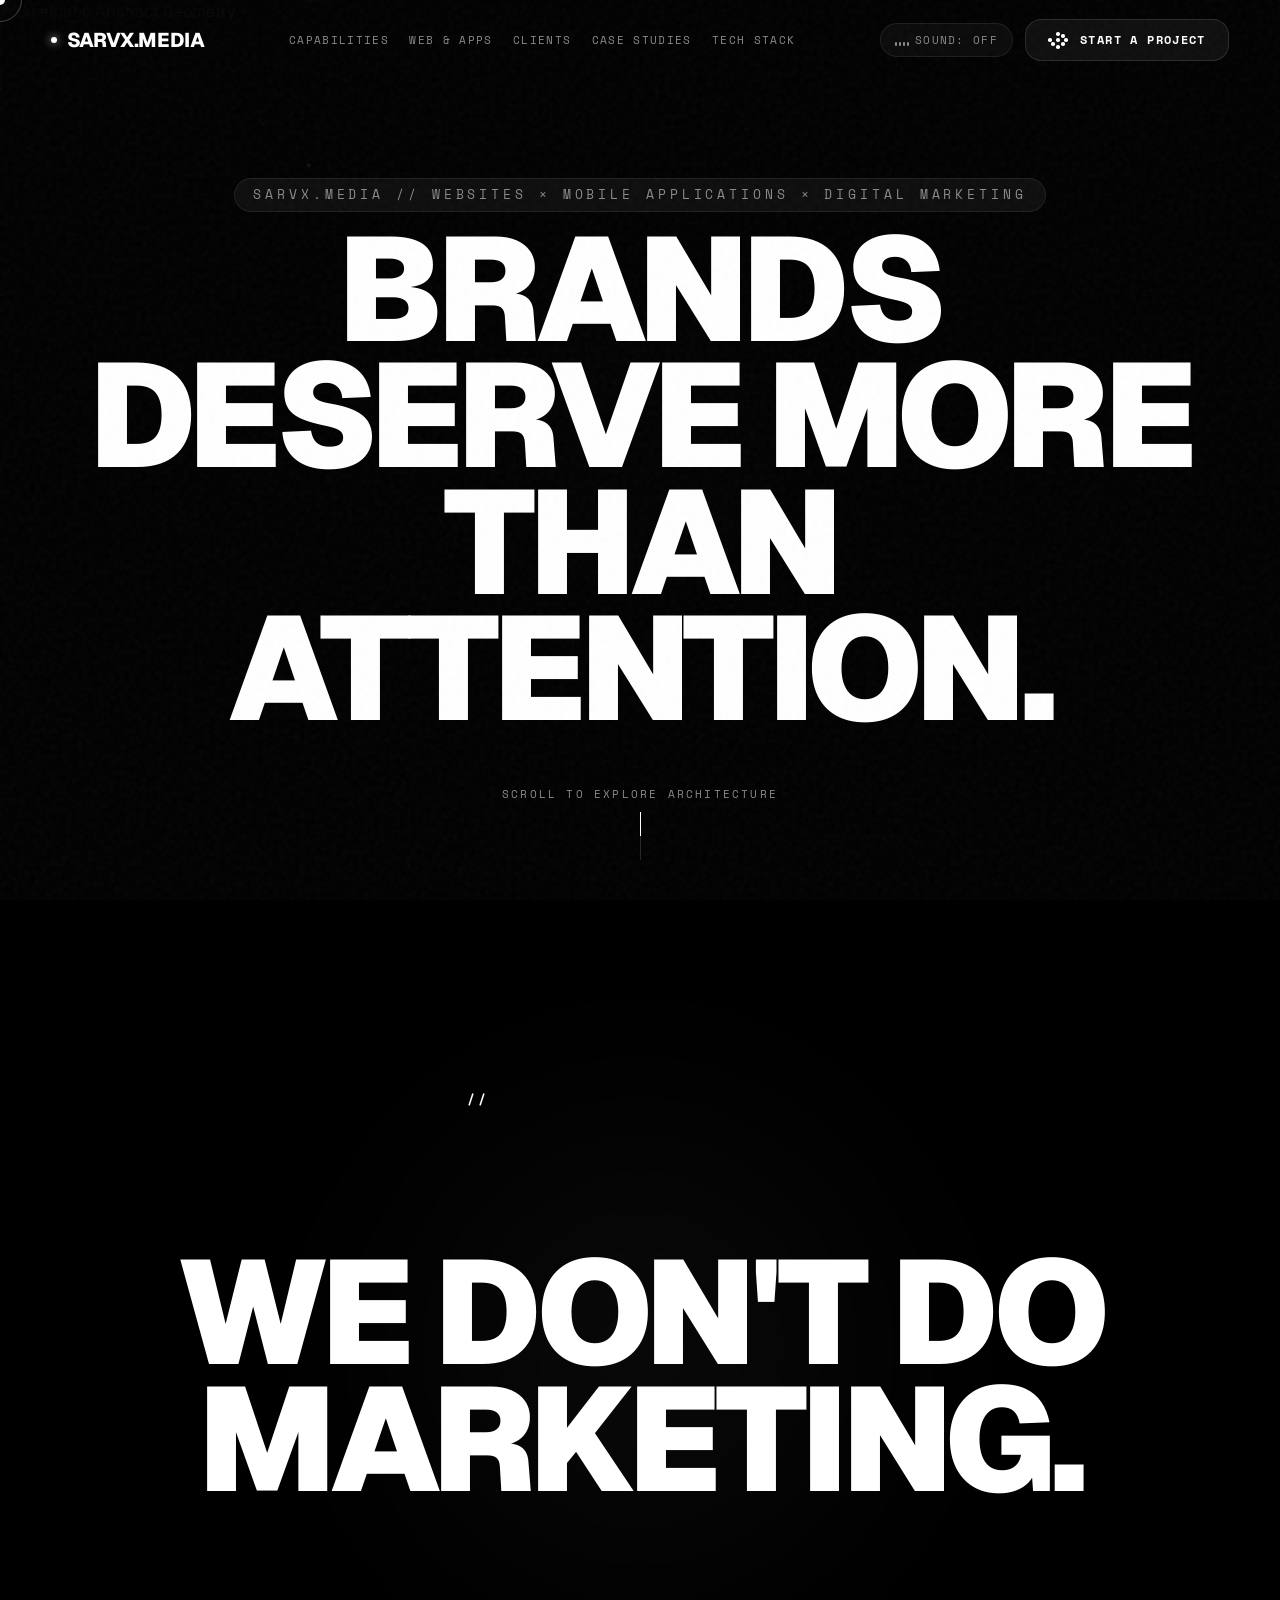
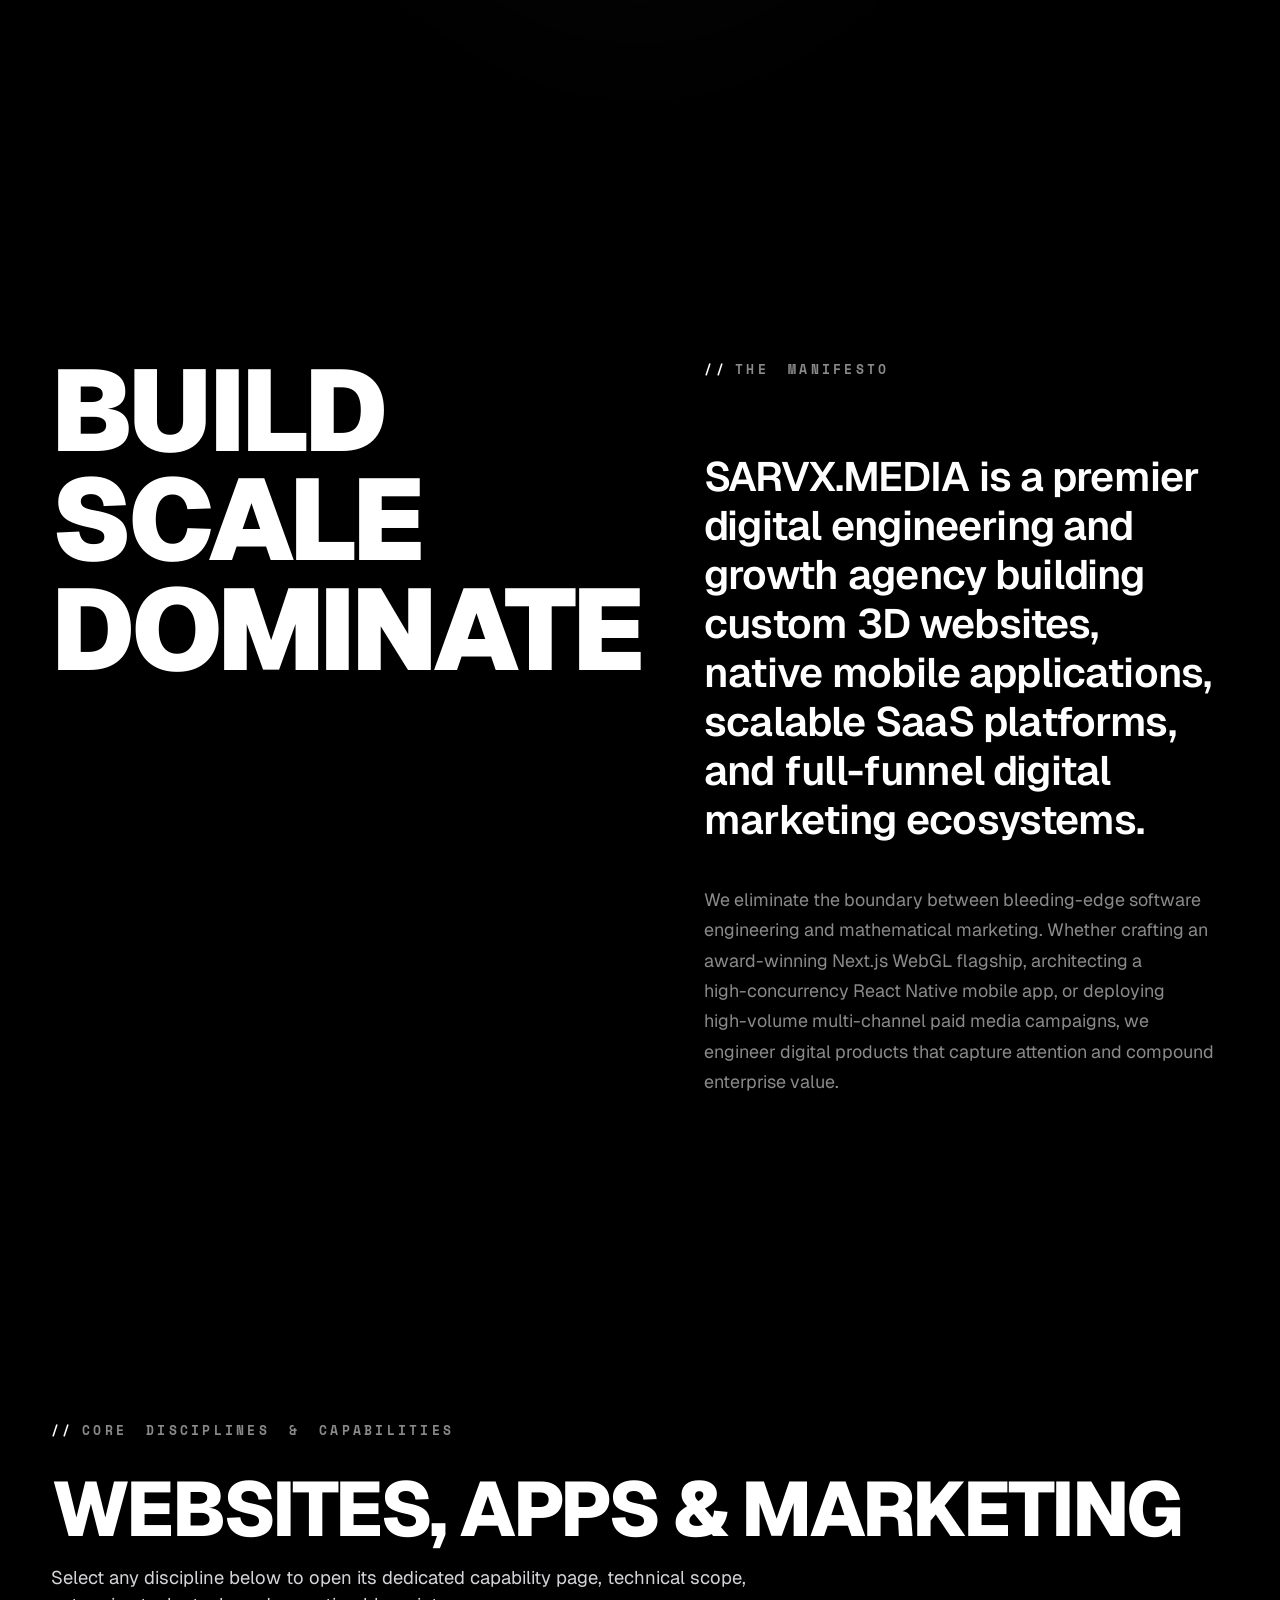
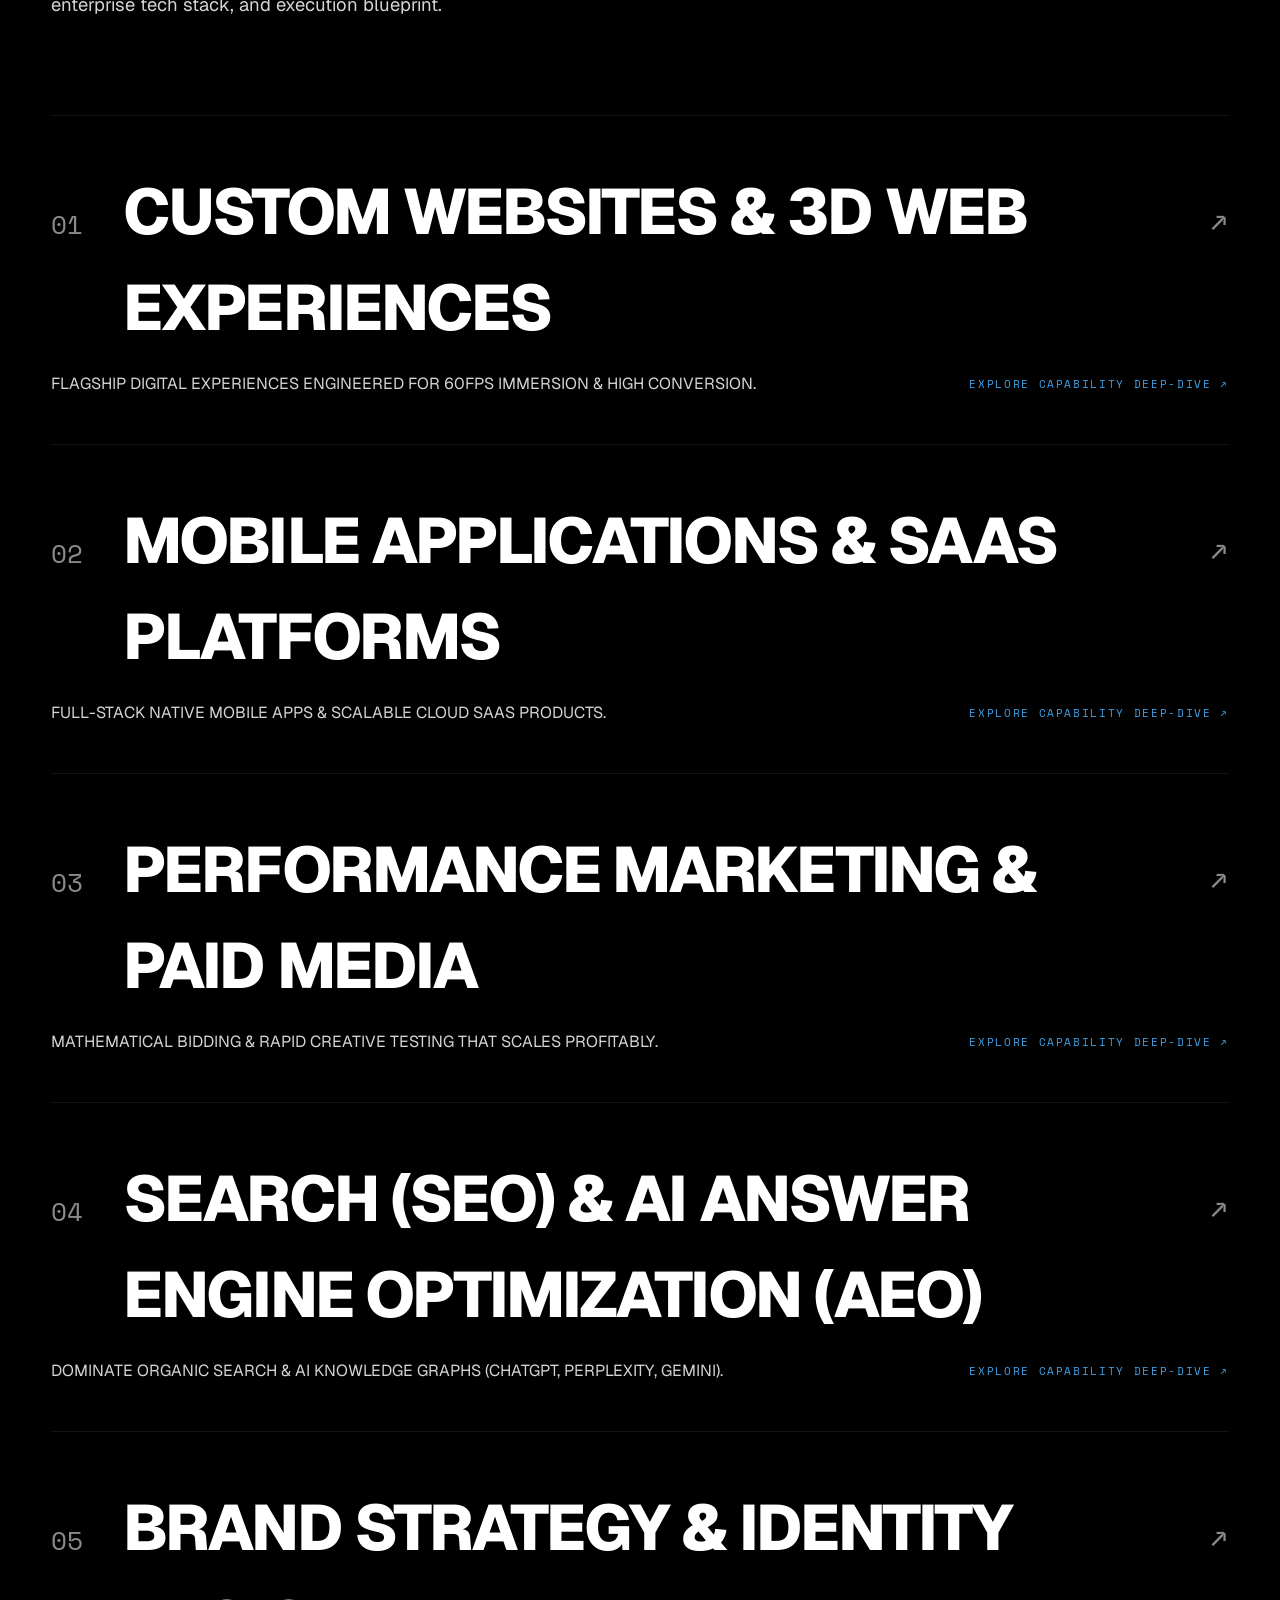
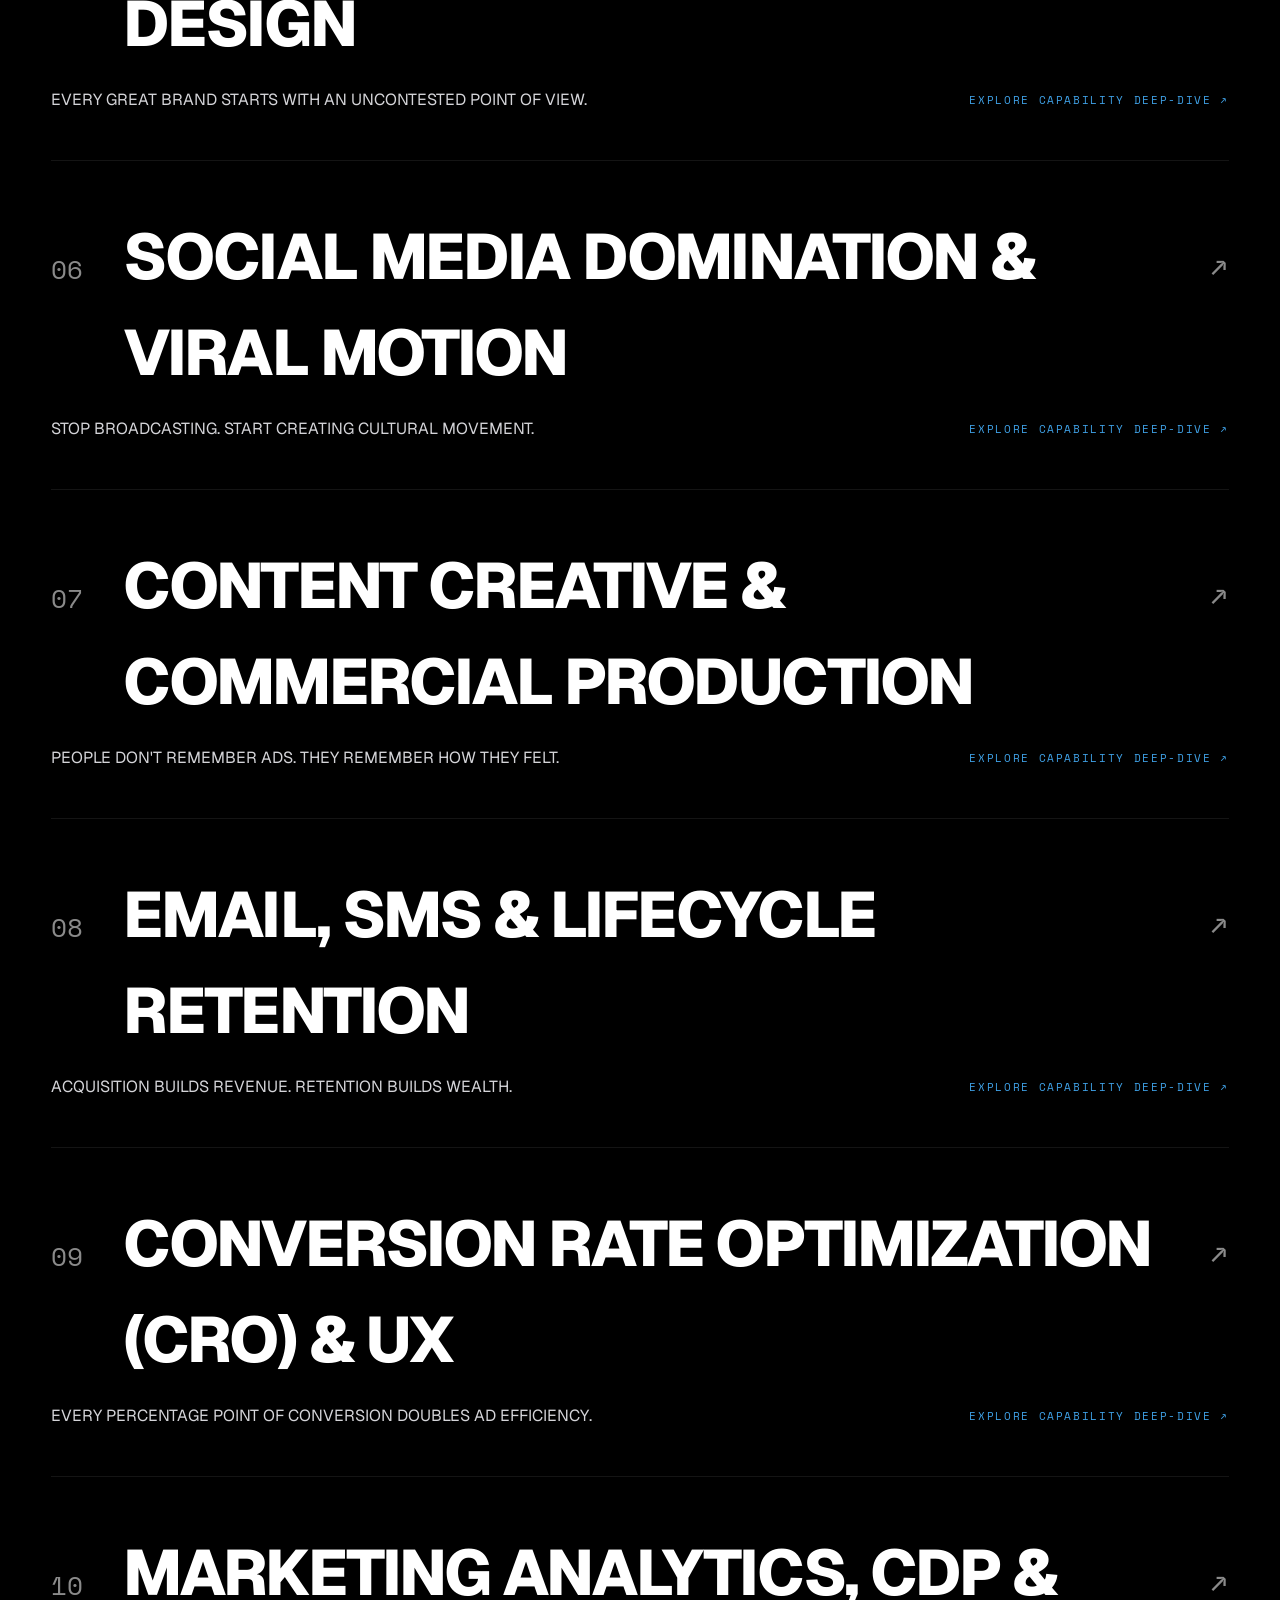
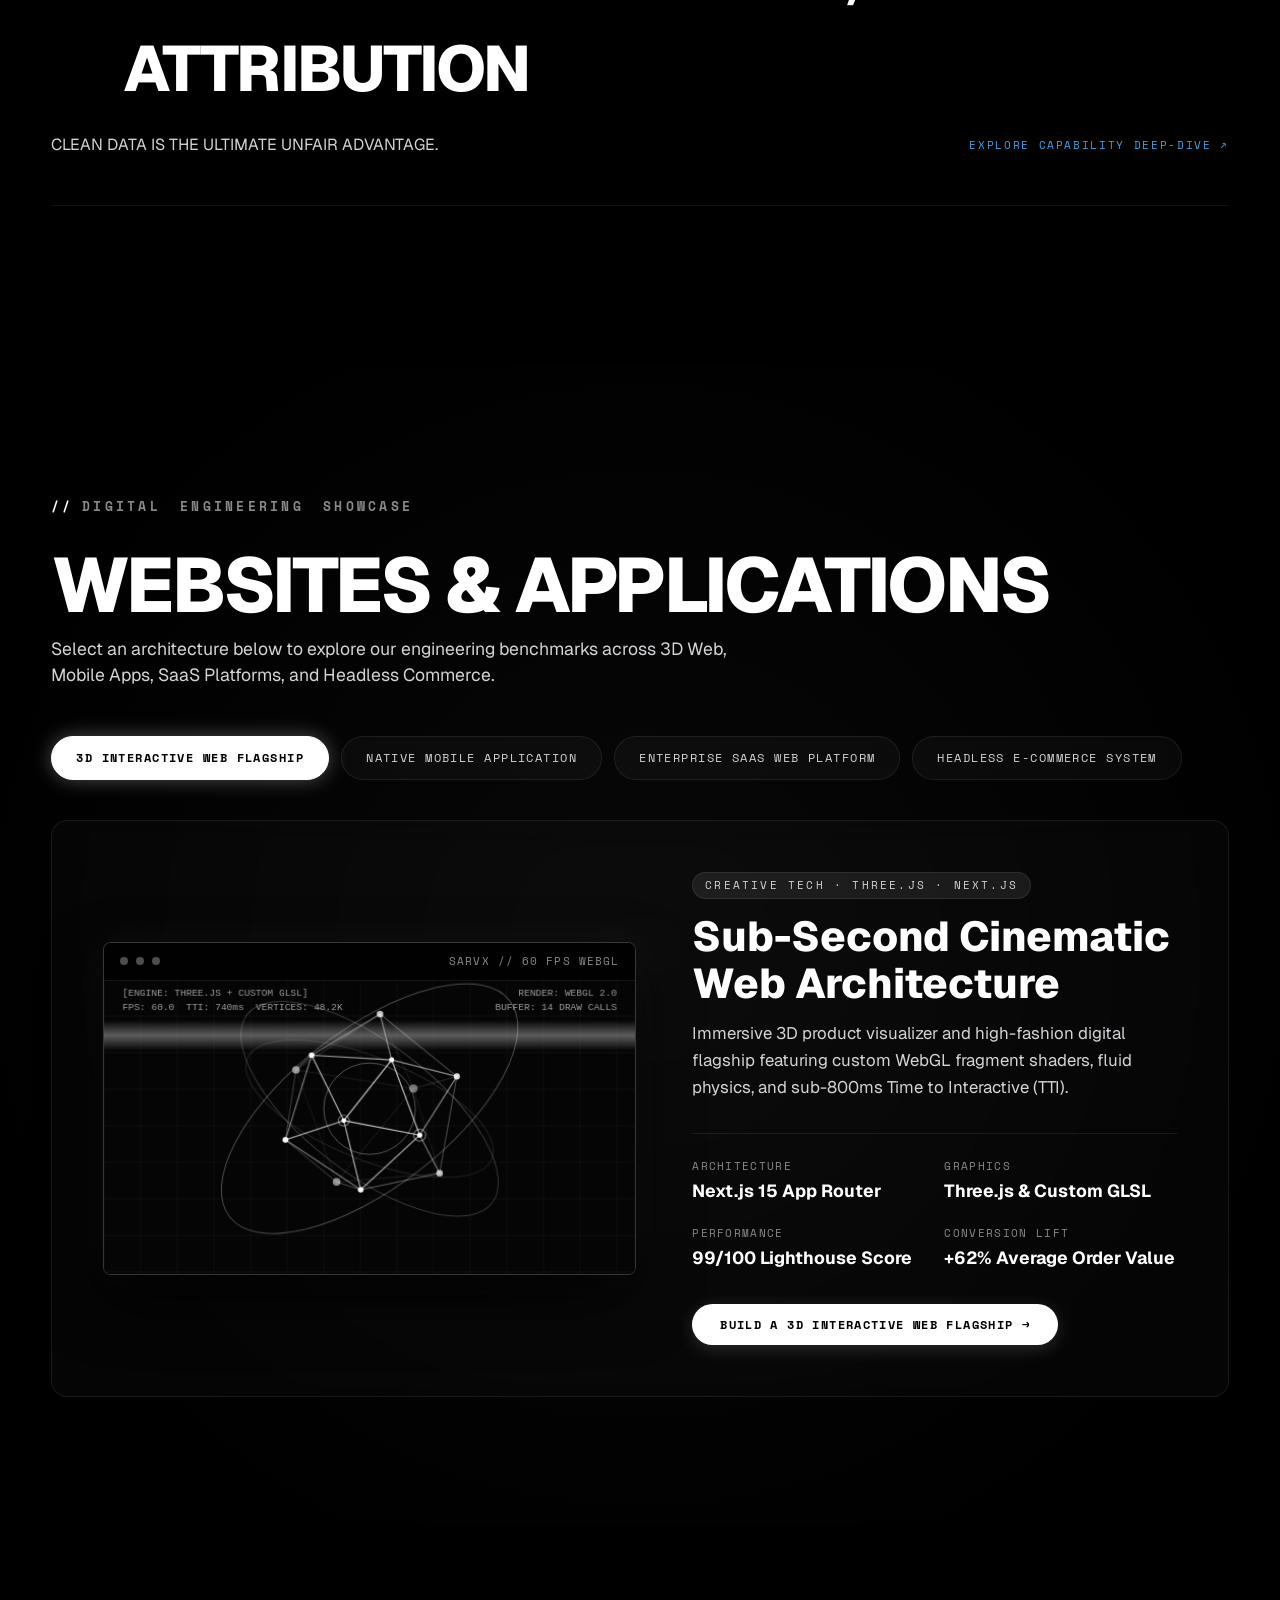
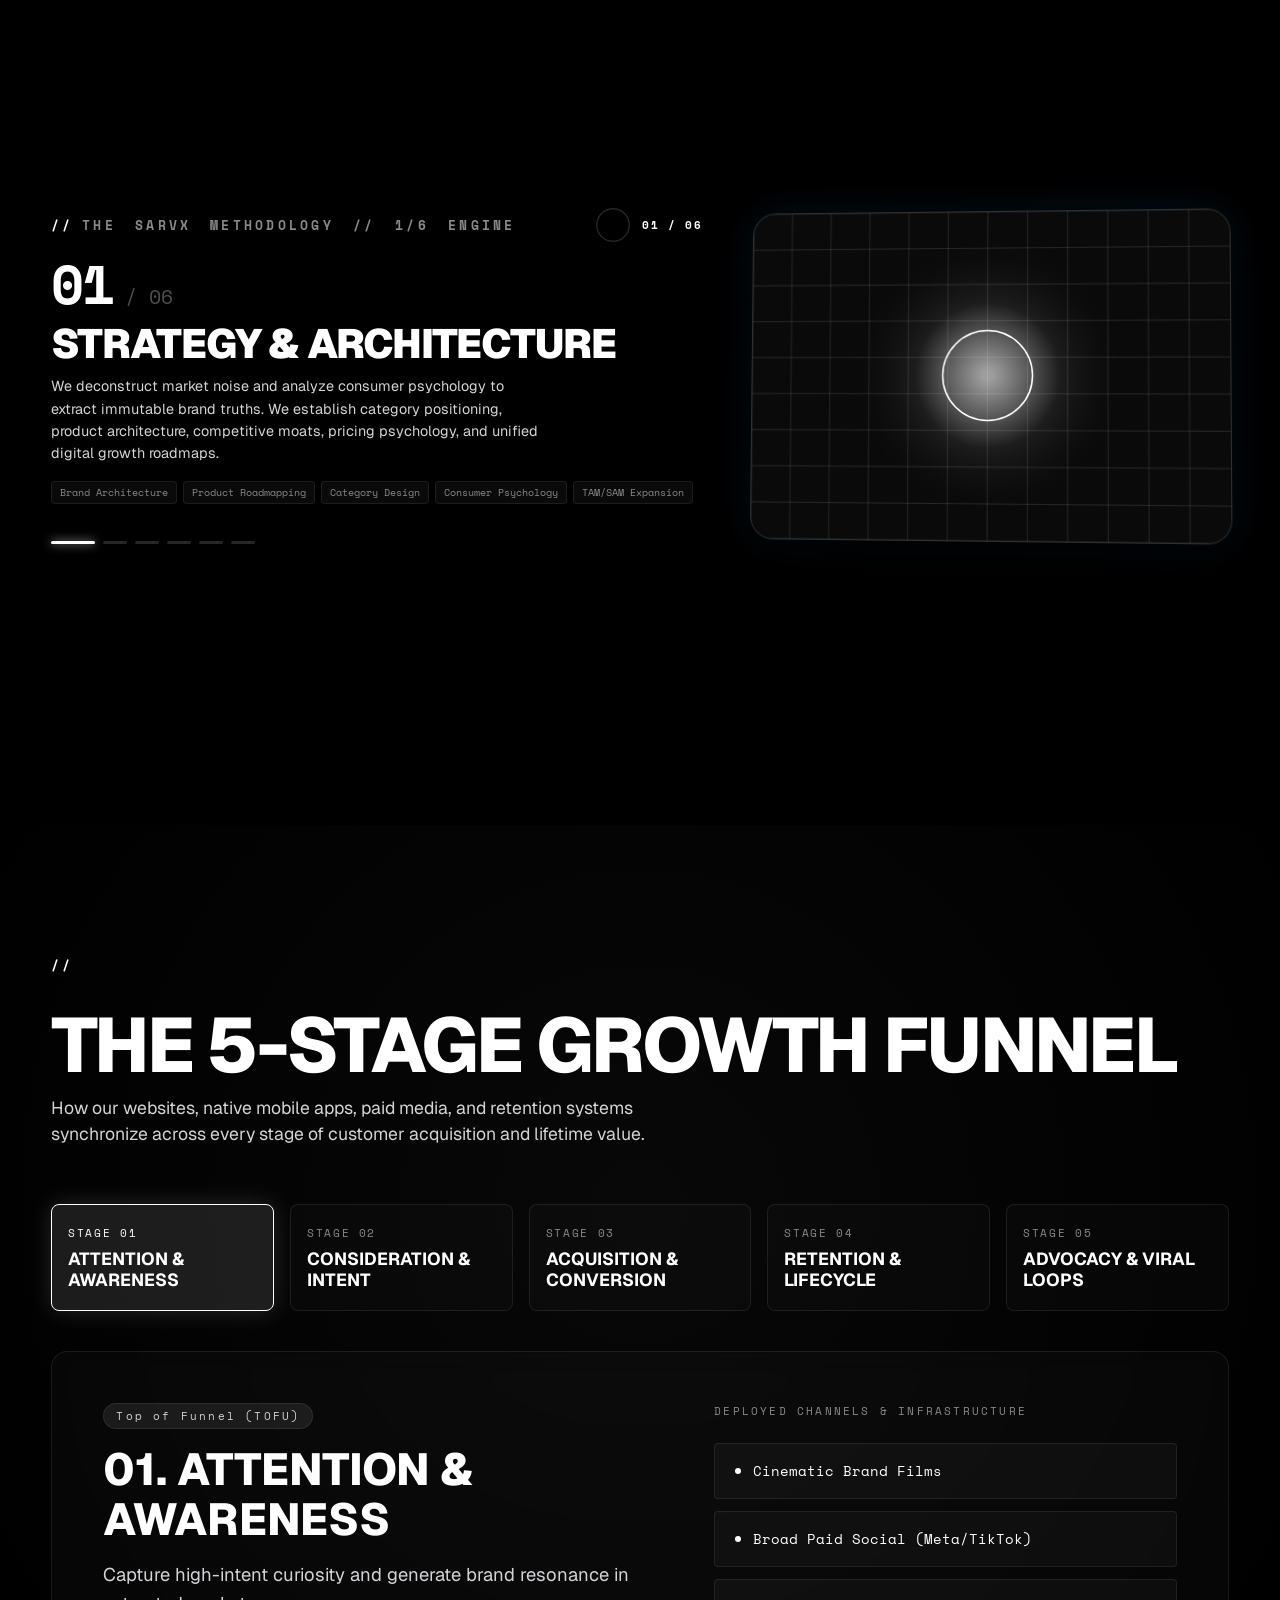
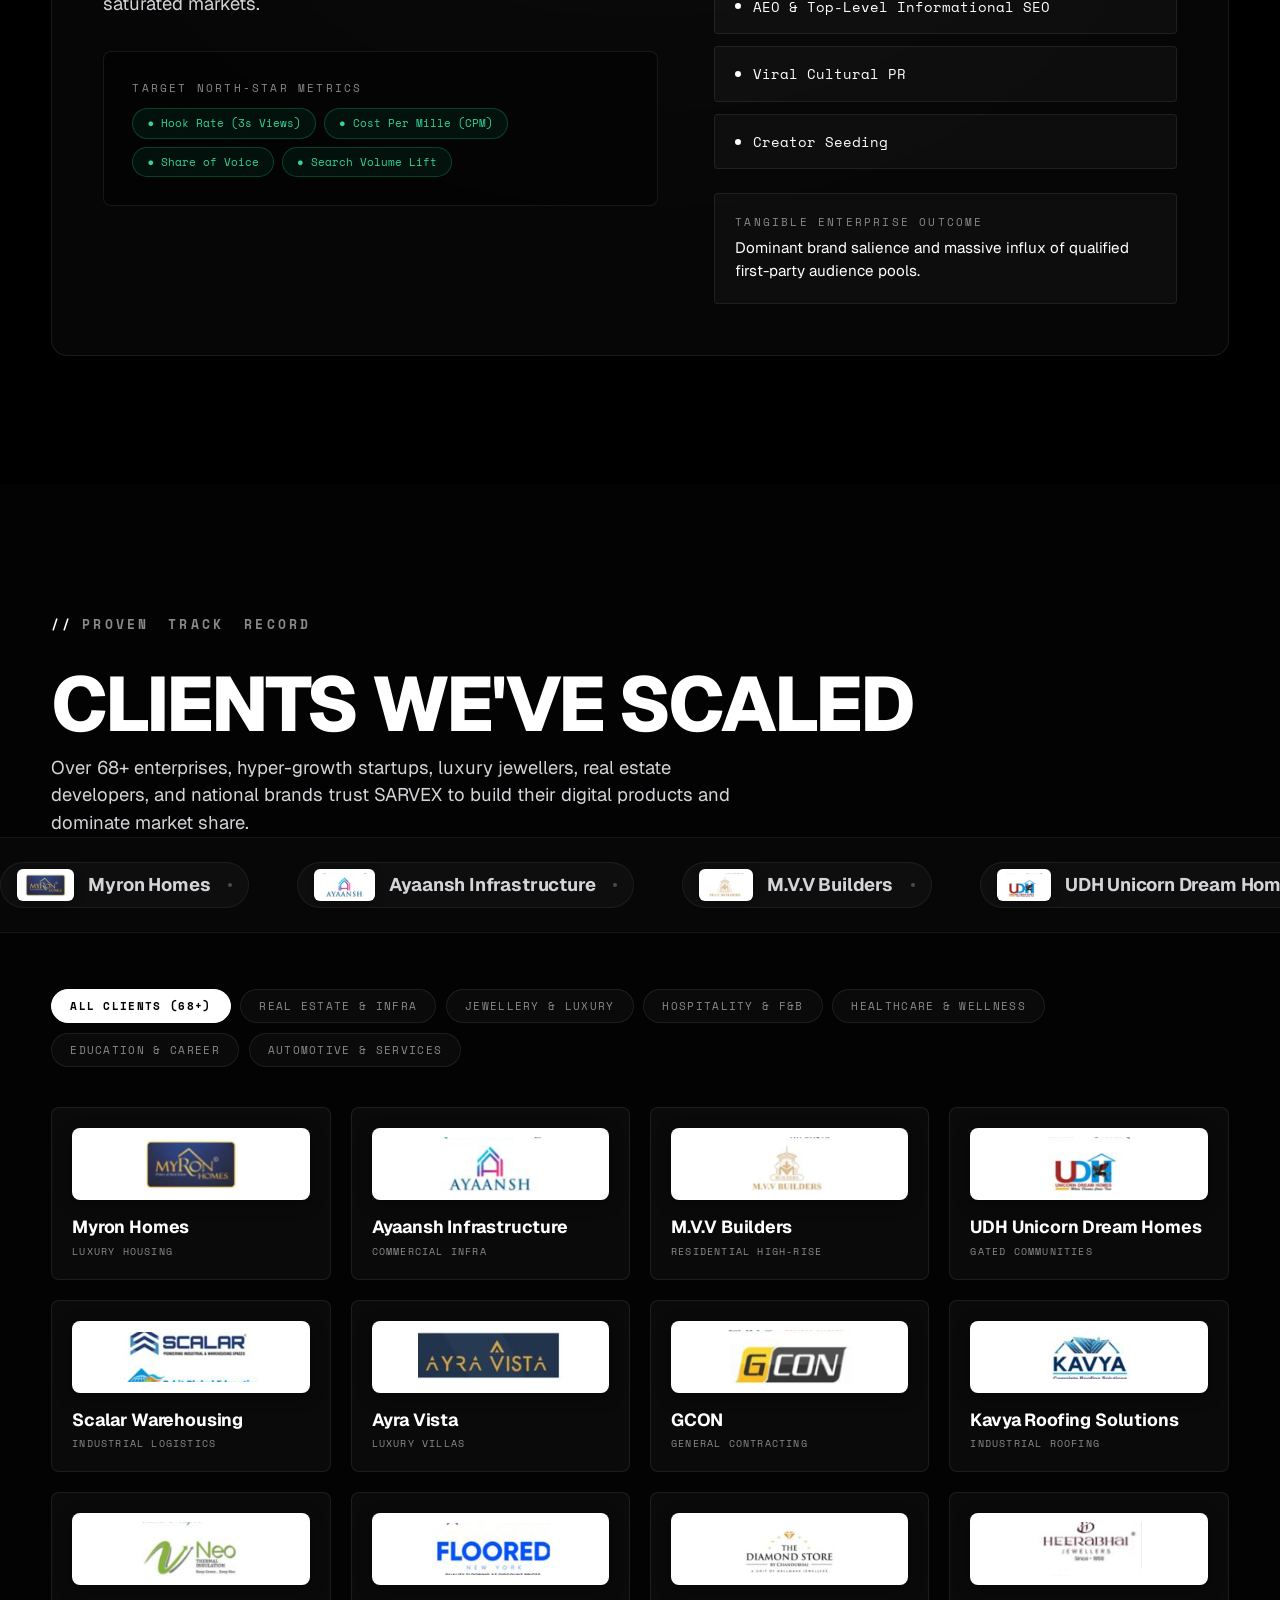
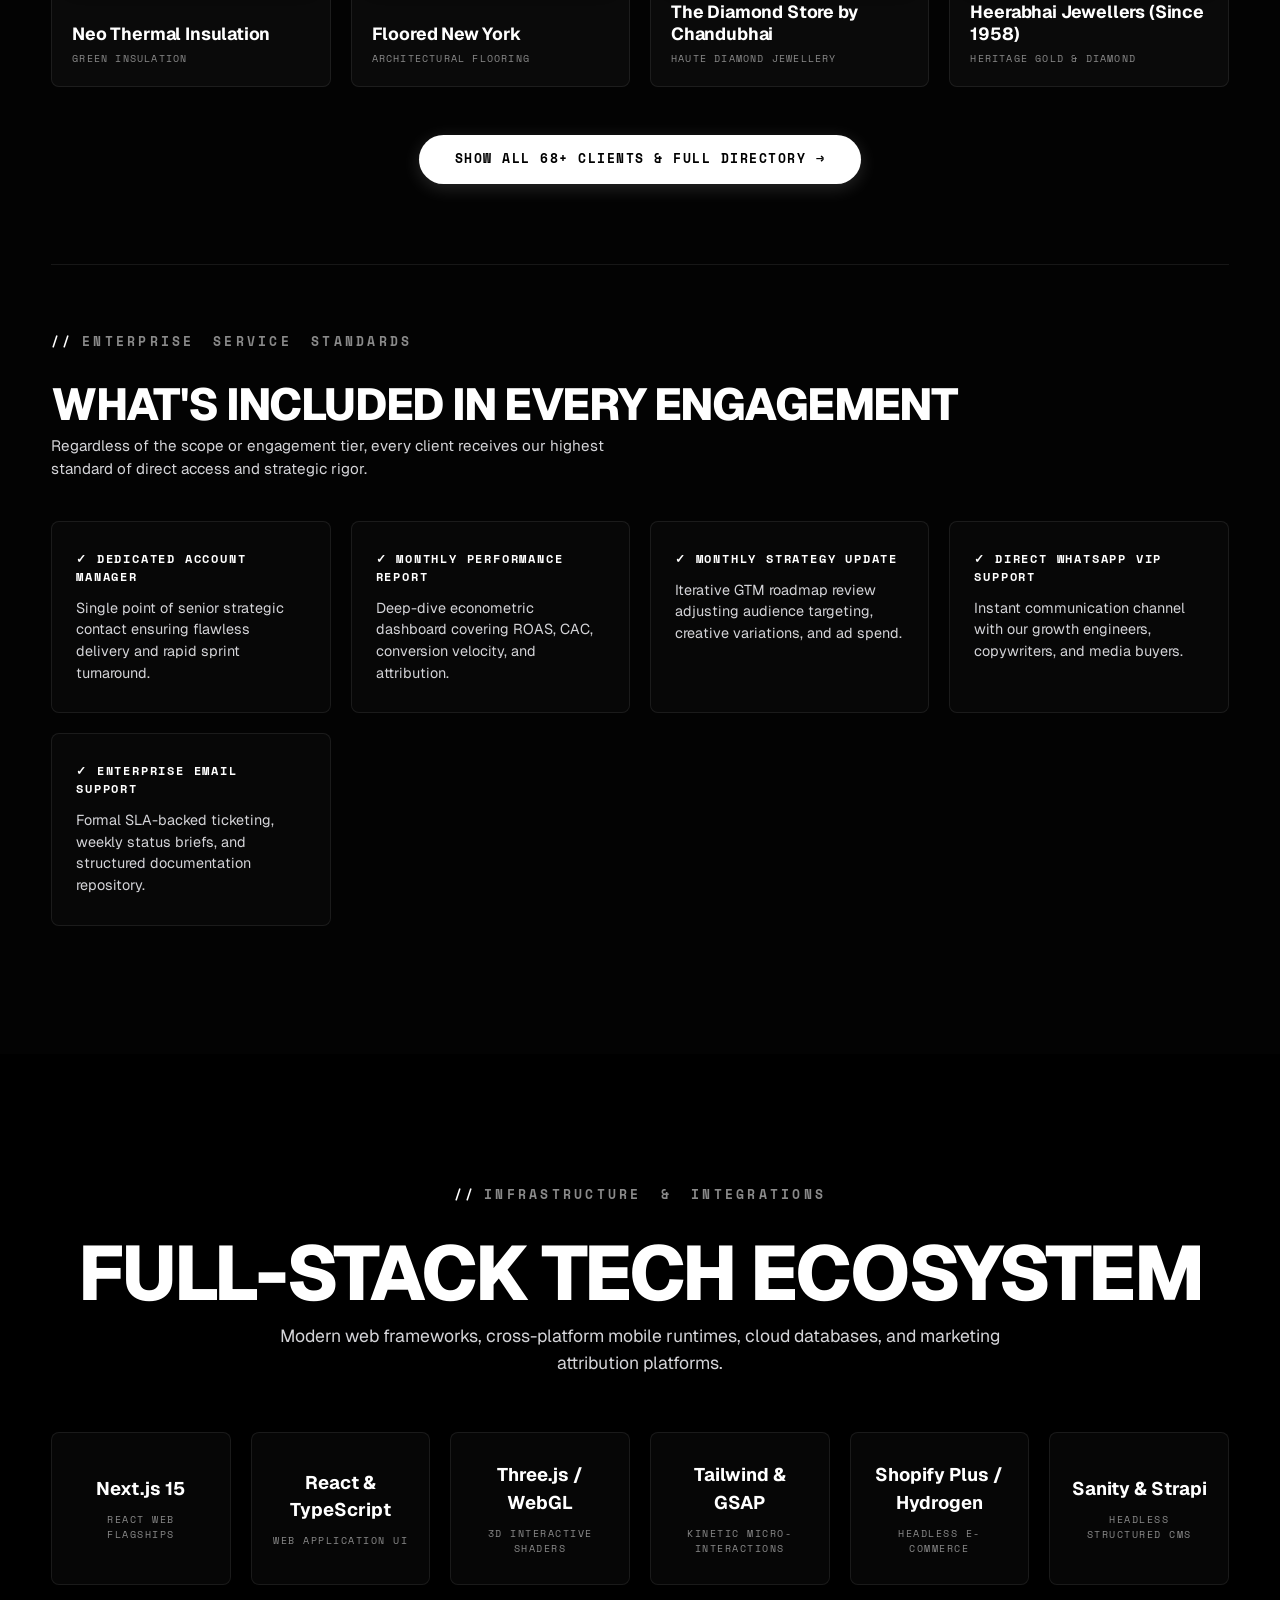
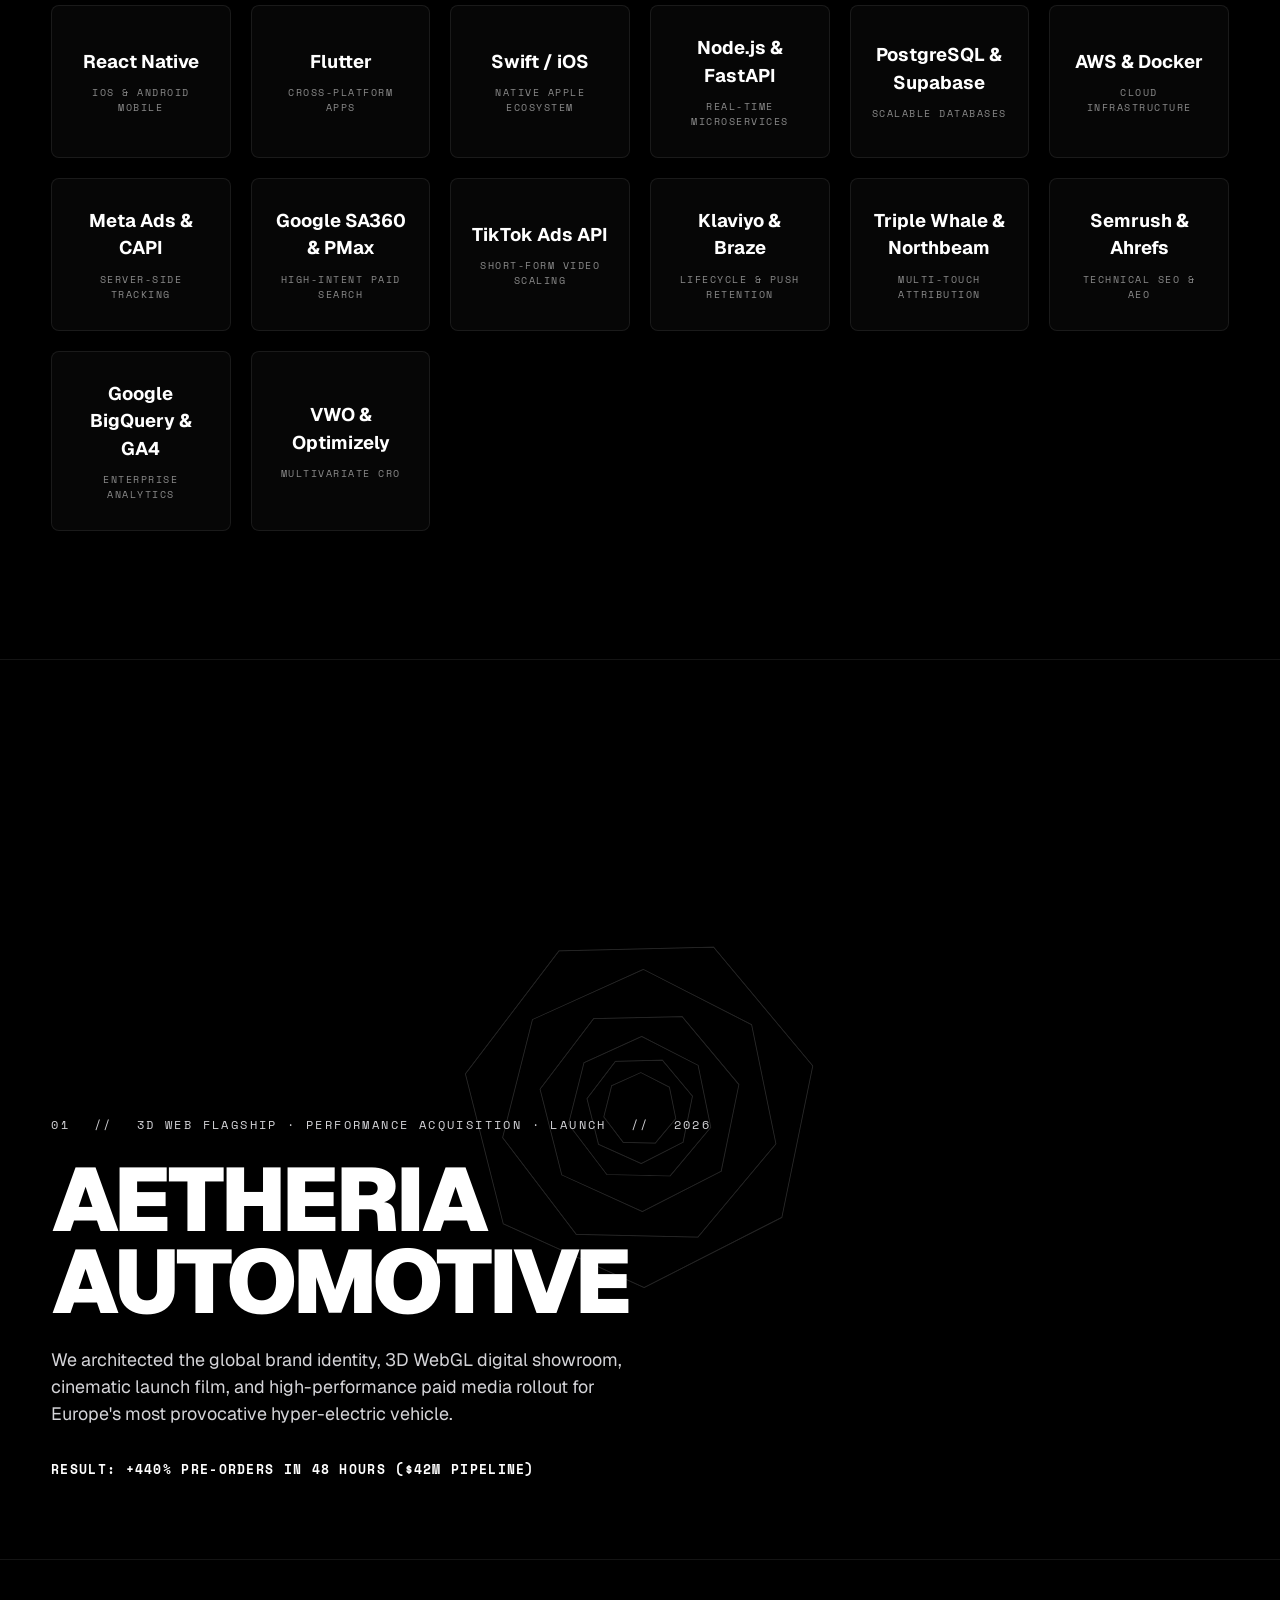
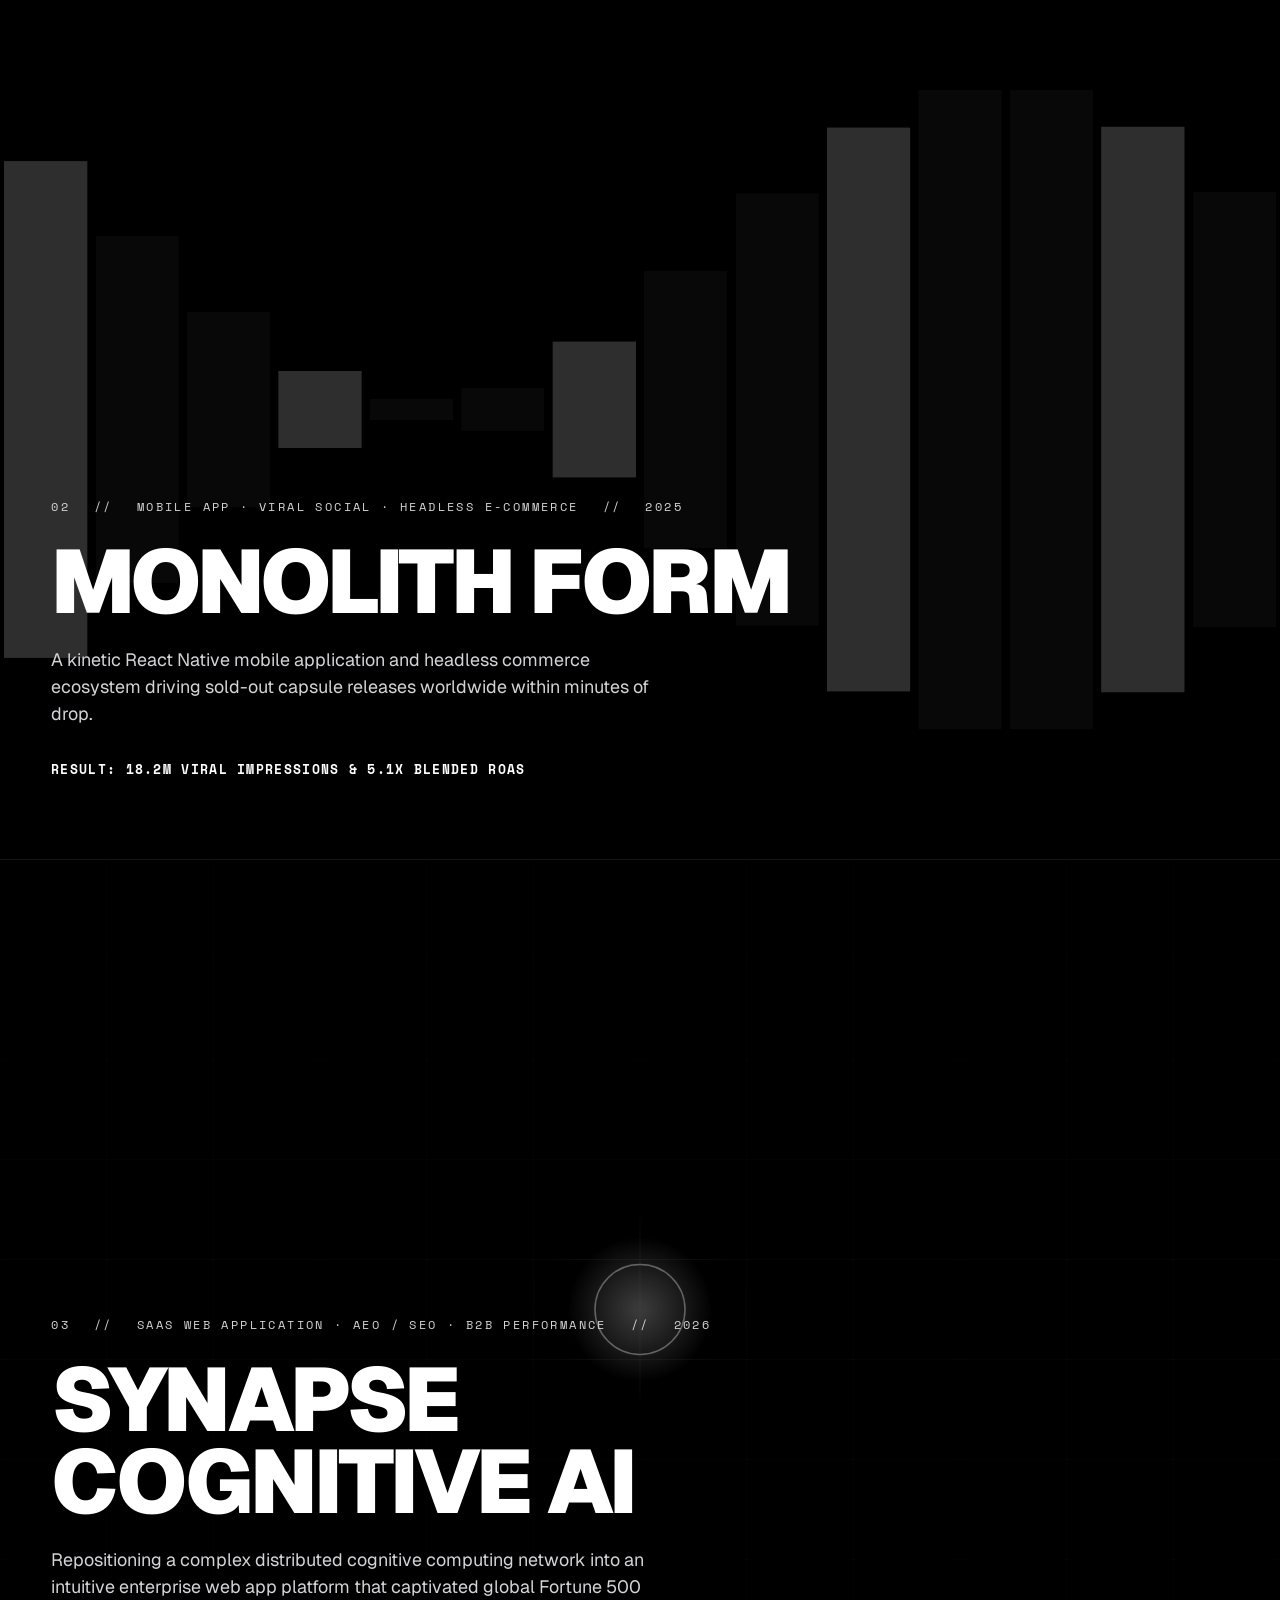
==== index.html @ f25071b1 "fix: remove dollar signs and convert budget options to tier-based selections" ====
<!DOCTYPE html>
<html lang="en" class="lenis">
<head>
  <meta charset="UTF-8">
  <meta name="viewport" content="width=device-width, initial-scale=1.0">
  <title>SARVX.MEDIA — Websites, Mobile Applications, Digital Marketing & Growth</title>
  
  <!-- SEO & Social Metadata -->
  <meta name="description" content="SARVX.MEDIA is a premier digital engineering and marketing agency. We design and build 3D WebGL Flagships, Native Mobile Apps (iOS & Android), SaaS Platforms, and scale brands through Performance Marketing, Technical SEO/AEO, and Compounding Lifecycle Retention.">
  <meta name="keywords" content="web development agency, mobile app development, iOS apps, Android apps, SaaS platform development, Next.js, Three.js 3D web, React Native, digital marketing agency, performance marketing, paid media, SEO, AEO, CRO, Klaviyo retention">
  <meta name="theme-color" content="#000000">
  
  <!-- Open Graph / Facebook -->
  <meta property="og:type" content="website">
  <meta property="og:url" content="https://sarvx.media/">
  <meta property="og:title" content="SARVX.MEDIA — Websites, Applications & Digital Marketing">
  <meta property="og:description" content="Award-caliber 3D websites, iOS/Android mobile apps, SaaS platforms, and mathematical performance marketing engines.">
  <meta property="og:image" content="https://images.unsplash.com/photo-1618005182384-a83a8bd57fbe?auto=format&fit=crop&w=1200&q=80">

  <!-- Twitter -->
  <meta name="twitter:card" content="summary_large_image">
  <meta name="twitter:title" content="SARVX.MEDIA — Websites, Applications & Digital Marketing">
  <meta name="twitter:description" content="Custom Websites, Native Mobile Apps, SaaS Platforms & Full-Stack Digital Marketing.">
  <meta name="twitter:image" content="https://images.unsplash.com/photo-1618005182384-a83a8bd57fbe?auto=format&fit=crop&w=1200&q=80">

  <!-- Stylesheets -->
  <link rel="stylesheet" href="css/tokens.css">
  <link rel="stylesheet" href="css/main.css">
  <link rel="stylesheet" href="css/sections.css">
  <link rel="icon" href="data:image/svg+xml,<svg xmlns='http://www.w3.org/2000/svg' viewBox='0 0 100 100'><circle cx='50' cy='50' r='45' fill='%23FFFFFF'/></svg>">
</head>
<body>

  <!-- Three.js Liquid Metaball Shader Canvas & Ambient Fallback -->
  <div id="threeWebglContainer"></div>
  <canvas id="ambientCanvas"></canvas>
  <div class="film-grain"></div>

  <!-- Custom Magnetic Cursor -->
  <div class="custom-cursor">
    <span class="cursor-text">VIEW</span>
  </div>
  <div class="custom-cursor-follower"></div>

  <!-- Cinematic Preloader with Elva Glowing Shadow Numerals -->
  <div class="preloader" id="globalPreloader" aria-hidden="true" onclick="this.classList.add('completed')">
    <div class="preloader-brand">
      <div class="preloader-logo">SARVX.MEDIA</div>
      <div class="preloader-tagline">WEBSITES × MOBILE APPS × DIGITAL MARKETING</div>
    </div>
    <div class="preloader-progress-wrap" style="position: relative; display: flex; align-items: center; justify-content: center;">
      <div class="preloader-shadow-number" id="preloaderShadowNum">0%</div>
      <div class="preloader-number" id="preloaderNum">0%</div>
      <div class="preloader-bar-track">
        <div class="preloader-bar-fill" id="preloaderFill"></div>
      </div>
    </div>
  </div>

  <script>
    (function() {
      var p = document.getElementById('globalPreloader');
      var num = document.getElementById('preloaderNum');
      var shadowNum = document.getElementById('preloaderShadowNum');
      var fill = document.getElementById('preloaderFill');
      var start = performance.now();
      var dur = 750;
      function tick(now) {
        var progress = Math.min(1, (now - start) / dur);
        var eased = 1 - Math.pow(1 - progress, 3);
        var val = Math.round(eased * 100);
        if (num) num.textContent = val + '%';
        if (shadowNum) shadowNum.textContent = val + '%';
        if (fill) fill.style.width = val + '%';
        if (progress < 1) {
          requestAnimationFrame(tick);
        } else {
          setTimeout(function() {
            if (p) p.classList.add('completed');
          }, 150);
        }
      }
      requestAnimationFrame(tick);
      // Failsafe auto-dismiss in 1.5s
      setTimeout(function() {
        if (p) p.classList.add('completed');
      }, 1500);
    })();
  </script>

  <!-- Global Header & Minimal Navigation -->
  <header class="site-header" role="banner">
    <a href="#hero" class="brand-logo-link">
      <span class="brand-dot"></span>
      <span>SARVX.MEDIA</span>
    </a>

    <nav class="nav-desktop" aria-label="Main Navigation">
      <a href="#services" class="nav-link">CAPABILITIES</a>
      <a href="#apps-showcase" class="nav-link">WEB & APPS</a>
      <a href="#clients" class="nav-link">CLIENTS</a>
      <a href="#work" class="nav-link">CASE STUDIES</a>
      <a href="#tech-stack" class="nav-link">TECH STACK</a>
    </nav>

    <div class="header-actions">
      <button class="sound-toggle-btn" aria-label="Toggle ambient sound">
        <div class="sound-bars">
          <div class="sound-bar"></div>
          <div class="sound-bar"></div>
          <div class="sound-bar"></div>
          <div class="sound-bar"></div>
        </div>
        <span class="sound-label">SOUND: OFF</span>
      </button>

      <!-- Elva Labs Style Action Button with 8-Dot Constellation & SVG Neon Border Draw -->
      <button class="btn-elva open-contact-modal" aria-label="Start a Project">
        <svg class="btn-elva-border">
          <defs>
            <linearGradient id="elvaGrad1" x1="0%" y1="0%" x2="100%" y2="100%">
              <stop offset="0%" stop-color="#0989d8" />
              <stop offset="100%" stop-color="#850dee" />
            </linearGradient>
          </defs>
          <rect x="2" y="2" rx="14" fill="none" stroke="url(#elvaGrad1)" width="calc(100% - 4px)" height="calc(100% - 4px)"></rect>
        </svg>
        <div class="dots">
          <div></div><div></div><div></div><div></div>
          <div></div><div></div><div></div><div></div>
        </div>
        <span>START A PROJECT</span>
      </button>

      <button class="mobile-menu-btn" aria-label="Toggle navigation menu">
        <span class="mobile-menu-line"></span>
        <span class="mobile-menu-line"></span>
      </button>
    </div>
  </header>


  <!-- Mobile Navigation Overlay -->
  <div class="mobile-nav-overlay" aria-hidden="true">
    <div class="mobile-nav-links">
      <a href="#hero" class="mobile-nav-link">HOME</a>
      <a href="#services" class="mobile-nav-link">CAPABILITIES</a>
      <a href="#apps-showcase" class="mobile-nav-link">WEB & APPS</a>
      <a href="#clients" class="mobile-nav-link">CLIENTS</a>
      <a href="#work" class="mobile-nav-link">CASE STUDIES</a>
      <a href="#tech-stack" class="mobile-nav-link">TECH STACK</a>
    </div>
    <div>
      <button class="magnetic-btn-huge open-contact-modal" style="width: 100%; justify-content: center;">START A PROJECT →</button>
      <p style="font-family: var(--font-mono); font-size: 11px; color: var(--text-muted); margin-top: 1.5rem; text-align: center;">© 2026 SARVX.MEDIA</p>
    </div>
  </div>

  <!-- Main Cinematic Content Experience -->
  <main id="main-content">

    <!-- 1. HERO SECTION (PINNED PINNACLE) -->
    <section id="hero" class="hero-section" aria-label="Hero">
      <div class="hero-backdrop-container">
        <img class="hero-visual-layer" src="https://images.unsplash.com/photo-1618005182384-a83a8bd57fbe?auto=format&fit=crop&w=2000&q=90" alt="Cinematic Abstract Geometry">
        <div class="hero-backdrop-overlay"></div>
      </div>

      <div class="hero-content-wrapper">
        <div class="hero-badge">SARVX.MEDIA // WEBSITES × MOBILE APPLICATIONS × DIGITAL MARKETING</div>
        
        <div class="hero-phrase-container">
          <!-- Phrase 0 -->
          <div class="hero-phrase active">
            <h1 class="display-title-huge">BRANDS<br>DESERVE MORE<br>THAN<br>ATTENTION.</h1>
          </div>
          <!-- Phrase 1 -->
          <div class="hero-phrase">
            <h2 class="display-title-huge">THEY<br>DESERVE<br>IMPACT.</h2>
          </div>
          <!-- Phrase 2 -->
          <div class="hero-phrase">
            <h2 class="display-title-huge">THEY<br>DESERVE<br>TO SCALE.</h2>
          </div>
          <!-- Phrase 3 -->
          <div class="hero-phrase">
            <h2 class="display-title-huge hero-logo-phrase" style="letter-spacing: -0.04em; font-size: clamp(3.5rem, 13vw, 14.5rem);">SARVX.MEDIA</h2>
          </div>
        </div>
      </div>

      <div class="hero-scroll-indicator">
        <span>SCROLL TO EXPLORE ARCHITECTURE</span>
        <div class="scroll-line-track">
          <div class="scroll-line-pill"></div>
        </div>
      </div>
    </section>

    <!-- 2. INTRO SECTION (PINNED NARRATIVE SEQUENCE — §20) -->
    <section class="section pinned-intro-section" aria-label="Introduction">
      <div class="intro-backdrop-layer">
        <div class="intro-glow-circle"></div>
      </div>
      <div class="intro-content-wrapper">
        <div class="section-label">THE PHILOSOPHY & MANIFESTO</div>
        <div class="intro-sequence-container">
          <!-- Step 0 -->
          <div class="intro-statement active" data-step="0">
            <h2 class="display-title-huge">WE DON'T DO<br>MARKETING.</h2>
          </div>
          <!-- Step 1 -->
          <div class="intro-statement" data-step="1">
            <h2 class="display-title-huge">WE CREATE<br>MOVEMENT.</h2>
          </div>
          <!-- Step 2 -->
          <div class="intro-statement" data-step="2">
            <h2 class="display-title-huge">ATTENTION.</h2>
          </div>
          <!-- Step 3 -->
          <div class="intro-statement" data-step="3">
            <h2 class="display-title-huge">DESIRE.</h2>
          </div>
          <!-- Step 4 -->
          <div class="intro-statement" data-step="4">
            <h2 class="display-title-huge">ACTION.</h2>
          </div>
          <!-- Step 5 -->
          <div class="intro-statement" data-step="5">
            <h2 class="display-title-huge hero-logo-phrase" style="letter-spacing: -0.04em;">SARVX.</h2>
          </div>
        </div>
      </div>
    </section>

    <!-- 3. EDITORIAL ABOUT SECTION (MULTI-SPEED PARALLAX) -->
    <section id="about" class="section about-section" aria-label="About SARVX">
      <div class="about-grid">
        <div class="about-parallax-words">
          <div class="parallax-token">BUILD</div>
          <div class="parallax-token">SCALE</div>
          <div class="parallax-token">DOMINATE</div>
        </div>
        <div class="about-text-content">
          <div class="section-label">THE MANIFESTO</div>
          <h2 class="about-lead">SARVX.MEDIA is a premier digital engineering and growth agency building custom 3D websites, native mobile applications, scalable SaaS platforms, and full-funnel digital marketing ecosystems.</h2>
          <p class="about-subtext">We eliminate the boundary between bleeding-edge software engineering and mathematical marketing. Whether crafting an award-winning Next.js WebGL flagship, architecting a high-concurrency React Native mobile app, or deploying high-volume multi-channel paid media campaigns, we engineer digital products that capture attention and compound enterprise value.</p>
        </div>
      </div>
    </section>

    <!-- 4. CORE DISCIPLINES & CAPABILITIES (10 DISCIPLINES) -->
    <section id="services" class="section services-section" aria-label="Services">
      <div class="services-header">
        <div class="section-label">CORE DISCIPLINES & CAPABILITIES</div>
        <h2 class="display-title-large">WEBSITES, APPS & MARKETING</h2>
        <p style="color: var(--text-silver); font-size: 1.15rem; max-width: 65ch; margin-top: 1rem;">
          Select any discipline below to open its dedicated capability page, technical scope, enterprise tech stack, and execution blueprint.
        </p>
      </div>

      <div class="services-accordion-list">
        <!-- Dynamically populated from SARVX_DATA (10 Disciplines) -->
      </div>
    </section>

    <!-- 5. INTERACTIVE WEBSITES & APPLICATIONS SHOWCASE -->
    <section id="apps-showcase" class="section apps-showcase-section" aria-label="Websites and Applications Showcase">
      <div style="max-width: var(--container-max); margin: 0 auto; width: 100%;">
        <div class="section-label">DIGITAL ENGINEERING SHOWCASE</div>
        <h2 class="display-title-large">WEBSITES & APPLICATIONS</h2>
        <p style="color: var(--text-silver); font-size: 1.1rem; max-width: 60ch; margin-top: 0.75rem;">
          Select an architecture below to explore our engineering benchmarks across 3D Web, Mobile Apps, SaaS Platforms, and Headless Commerce.
        </p>

        <!-- Interactive Tabs -->
        <div class="apps-showcase-tabs">
          <!-- Dynamically populated -->
        </div>

        <!-- Dynamic Showcase Display Card -->
        <div class="app-showcase-display">
          <!-- Dynamically populated -->
        </div>
      </div>
    </section>

    <!-- 6. THE SARVX APPROACH & 1/6 SIGNATURE SYSTEM -->
    <section id="approach" class="signature-system-section" aria-label="1/6 Interactive Approach System">
      <div class="system-container">
        <div class="system-left">
          <div class="system-header-meta">
            <div class="section-label" style="margin-bottom: 0;">THE SARVX METHODOLOGY // 1/6 ENGINE</div>
            <!-- Elva Labs Circular SVG Progress Ring & Step Tracker -->
            <div class="elva-progress-ring-wrap">
              <svg class="elva-progress-svg" viewBox="0 0 42 42" aria-hidden="true">
                <circle class="elva-progress-circle-bg" cx="21" cy="21" r="18"></circle>
                <circle class="elva-progress-circle-bar" cx="21" cy="21" r="18"></circle>
              </svg>
              <div class="elva-step-badge">01 / 06</div>
            </div>
          </div>
          
          <div class="system-counter-wrap">
            <span class="system-counter-current">01</span>
            <span class="system-counter-total">/ 06</span>
          </div>

          <div class="system-titles-stack">
            <!-- Dynamically populated from SARVX_DATA -->
          </div>

          <div class="system-progress-indicator">
            <!-- Dots dynamically populated -->
          </div>
        </div>

        <div class="system-right-visual">
          <!-- Canvas visual frames dynamically populated -->
        </div>
      </div>
    </section>


    <!-- 7. INTERACTIVE 5-STAGE CUSTOMER FUNNEL MATRIX -->
    <section id="funnel" class="section funnel-framework-section" aria-label="5-Stage Customer Journey Funnel">
      <div style="max-width: var(--container-max); margin: 0 auto; width: 100%;">
        <div class="section-label">CUSTOMER JOURNEY ARCHITECTURE</div>
        <h2 class="display-title-large">THE 5-STAGE GROWTH FUNNEL</h2>
        <p style="color: var(--text-silver); font-size: 1.1rem; max-width: 55ch; margin-top: 0.75rem;">
          How our websites, native mobile apps, paid media, and retention systems synchronize across every stage of customer acquisition and lifetime value.
        </p>

        <!-- Navigation Tabs -->
        <div class="funnel-nav-tabs">
          <!-- Dynamically populated -->
        </div>

        <!-- Dynamic Content Card -->
        <div class="funnel-content-card">
          <!-- Dynamically populated -->
        </div>
      </div>
    </section>

    <!-- 8. CLIENT ROSTER & WHAT'S INCLUDED SECTION -->
    <section id="clients" class="section clients-section" aria-label="Clients and Brands">
      <div style="max-width: var(--container-max); margin: 0 auto; width: 100%;">
        <div class="section-label">PROVEN TRACK RECORD</div>
        <h2 class="display-title-large">CLIENTS WE'VE SCALED</h2>
        <p style="color: var(--text-silver); font-size: 1.15rem; max-width: 60ch; margin-top: 0.75rem;">
          Over 68+ enterprises, hyper-growth startups, luxury jewellers, real estate developers, and national brands trust SARVEX to build their digital products and dominate market share.
        </p>

        <!-- Infinite Luxury Brand Marquee -->
        <div class="client-marquee-container">
          <div class="client-marquee-track">
            <!-- Dynamically populated from SARVX_DATA.clients -->
          </div>
        </div>

        <!-- Category Filter Tabs -->
        <div class="client-filter-tabs">
          <!-- Dynamically populated -->
        </div>

        <!-- Categorized Client Matrix -->
        <div class="clients-matrix-grid" data-preview-mode="true">
          <!-- Dynamically populated from SARVX_DATA.clients -->
        </div>

        <!-- Show All Clients CTA Button -->
        <div class="show-all-clients-wrap" style="text-align: center; margin-top: 3rem; display: flex; justify-content: center;">
          <a href="clients.html" class="nav-cta-btn show-all-clients-btn">
            <span>SHOW ALL 68+ CLIENTS & FULL DIRECTORY →</span>
          </a>
        </div>

        <!-- What's Included in Every Package -->
        <div class="package-inclusions-wrap">
          <div class="section-label">ENTERPRISE SERVICE STANDARDS</div>
          <h3 class="display-title-large package-standards-heading" style="font-size: clamp(1.4rem, 3.5vw, 2.8rem);">WHAT'S INCLUDED IN EVERY ENGAGEMENT</h3>
          <p class="package-standards-subtext" style="color: var(--text-silver); font-size: 0.95rem; max-width: 60ch; margin-top: 0.5rem; line-height: 1.5;">
            Regardless of the scope or engagement tier, every client receives our highest standard of direct access and strategic rigor.
          </p>

          <div class="package-inclusions-grid">
            <!-- Dynamically populated from SARVX_DATA.packageStandards -->
          </div>
        </div>

      </div>
    </section>

    <!-- 9. TECH STACK & SOFTWARE ECOSYSTEM -->
    <section id="tech-stack" class="section tech-stack-section" aria-label="Tech Stack and Tools">
      <div style="max-width: var(--container-max); margin: 0 auto; width: 100%;">
        <div class="section-label">INFRASTRUCTURE & INTEGRATIONS</div>
        <h2 class="display-title-large">FULL-STACK TECH ECOSYSTEM</h2>
        <p style="color: var(--text-silver); font-size: 1.1rem; max-width: 60ch; margin: 0.75rem auto 0;">
          Modern web frameworks, cross-platform mobile runtimes, cloud databases, and marketing attribution platforms.
        </p>

        <div class="tech-ecosystem-grid">
          <!-- Dynamically populated -->
        </div>
      </div>
    </section>

    <!-- 11. CASE STUDIES (FULLSCREEN LAYERED PORTFOLIO) -->
    <section id="work" class="case-studies-section" aria-label="Selected Works">
      <div class="case-studies-container">
        <!-- Dynamically populated from SARVX_DATA -->
      </div>
    </section>

    <!-- 12. RESULTS MATRIX (MULTI-AXIS TYPOGRAPHY) -->
    <section class="section results-section" style="background-color: #000000; text-align: center;" aria-label="Results Impact">
      <div style="max-width: var(--container-max); margin: 0 auto; width: 100%;">
        <div class="section-label">PORTFOLIO PROOF OF IMPACT</div>
        <h2 class="display-title-large" style="margin-bottom: 6rem;">WE MAKE THE NUMBERS MOVE TOO.</h2>

        <div style="display: grid; grid-template-columns: repeat(auto-fit, minmax(260px, 1fr)); gap: 2rem;">
          <div class="results-metric-giant" style="padding: 3rem; background: rgba(255,255,255,0.02); border: 1px solid var(--border-glass); border-radius: var(--radius-md);">
            <div class="display-title-large" style="color: #FFFFFF;">+320%</div>
            <div style="font-family: var(--font-mono); font-size: 13px; letter-spacing: 0.2em; color: var(--text-muted); margin-top: 1rem;">ENGAGEMENT VELOCITY</div>
          </div>
          <div class="results-metric-giant" style="padding: 3rem; background: rgba(255,255,255,0.02); border: 1px solid var(--border-glass); border-radius: var(--radius-md);">
            <div class="display-title-large" style="color: #FFFFFF;">4.7X</div>
            <div style="font-family: var(--font-mono); font-size: 13px; letter-spacing: 0.2em; color: var(--text-muted); margin-top: 1rem;">BLENDED ROAS</div>
          </div>
          <div class="results-metric-giant" style="padding: 3rem; background: rgba(255,255,255,0.02); border: 1px solid var(--border-glass); border-radius: var(--radius-md);">
            <div class="display-title-large" style="color: #FFFFFF;">2.4M</div>
            <div style="font-family: var(--font-mono); font-size: 13px; letter-spacing: 0.2em; color: var(--text-muted); margin-top: 1rem;">ORGANIC REACH SPIKE</div>
          </div>
          <div class="results-metric-giant" style="padding: 3rem; background: rgba(255,255,255,0.02); border: 1px solid var(--border-glass); border-radius: var(--radius-md);">
            <div class="display-title-large" style="color: #FFFFFF;">+186%</div>
            <div style="font-family: var(--font-mono); font-size: 13px; letter-spacing: 0.2em; color: var(--text-muted); margin-top: 1rem;">REVENUE ACCELERATION</div>
          </div>
        </div>
      </div>
    </section>

    <!-- 13. WHY SARVX SECTION -->
    <section class="why-sarvx-section" aria-label="Why SARVX">
      <div style="max-width: var(--container-max); margin: 0 auto; width: 100%;">
        <div class="section-label">THE FOUNDATION</div>
        <h2 class="display-title-large">WHY SARVX</h2>

        <div class="pillars-grid">
          <!-- Dynamically populated from SARVX_DATA -->
        </div>
      </div>
    </section>

    <!-- 14. FINAL OUTRO SECTION (PINNED EMOTIONAL NARRATIVE — §25) -->
    <section class="section emotional-section pinned-outro-section" aria-label="Cinematic Outro">
      <div class="outro-content-wrapper" style="max-width: 1200px; margin: 0 auto; width: 100%; text-align: center;">
        <div class="section-label">THE CONCLUSION</div>
        <div class="outro-phrase-stack">
          <div class="display-title-large emotional-phrase outro-phrase-item active">PEOPLE DON'T<br>REMEMBER ADS.</div>
          <div class="display-title-large emotional-phrase outro-phrase-item">THEY REMEMBER<br>HOW THEY FELT.</div>
          <div class="display-title-huge emotional-phrase outro-phrase-item" style="color: var(--text-silver);">IDEAS.</div>
          <div class="display-title-huge emotional-phrase outro-phrase-item" style="color: var(--text-muted);">MOMENTS.</div>
          <div class="display-title-huge emotional-phrase outro-phrase-item" style="color: #FFFFFF; text-shadow: 0 0 60px rgba(255,255,255,0.45);">MOVEMENT.</div>
        </div>
      </div>
    </section>

    <!-- 15. FINAL MASSIVE CTA (§26) -->
    <section class="final-cta-section" aria-label="Call to Action">
      <div class="cta-ready-badge">READY?</div>
      <div class="cta-huge-word">LET'S</div>
      <div class="cta-huge-word">MAKE</div>
      <div class="cta-huge-word">SOMETHING</div>
      <div class="cta-huge-word cta-word-move" style="color: #FFFFFF;">MOVE.</div>

      <div class="cta-actions-wrap">
        <button class="magnetic-btn-huge open-contact-modal" style="display: inline-flex; align-items: center; gap: 14px;">
          <span>START A PROJECT →</span>
          <div class="dots">
            <div></div><div></div><div></div><div></div>
            <div></div><div></div><div></div><div></div>
          </div>
        </button>
        <p style="font-family: var(--font-mono); font-size: 11px; letter-spacing: 0.25em; color: var(--text-muted); text-transform: uppercase; margin-top: 1.5rem;">
          LIMITED TO 4 ENTERPRISE ENGAGEMENTS PER QUARTER
        </p>

      </div>
    </section>

  </main>

  <!-- 16. MINIMAL DARK FOOTER -->
  <footer class="site-footer" role="contentinfo">
    <div style="max-width: var(--container-max); margin: 0 auto; width: 100%;">
      <div class="footer-top-grid">
        <div class="footer-brand-col">
          <div class="footer-logo">SARVX.MEDIA</div>
          <p class="footer-tagline">A premier full-stack digital engineering and growth agency crafting 3D websites, native mobile applications, scalable SaaS platforms, and mathematical performance marketing engines that move culture and compound revenue.</p>
        </div>

        <div>
          <div class="footer-col-title">NAVIGATION</div>
          <div class="footer-links-list">
            <a href="#services" class="footer-link">Capabilities</a>
            <a href="#apps-showcase" class="footer-link">Websites & Apps</a>
            <a href="#approach" class="footer-link">1/6 System</a>
            <a href="#funnel" class="footer-link">5-Stage Funnel</a>
            <a href="#work" class="footer-link">Case Studies</a>
          </div>
        </div>

        <div>
          <div class="footer-col-title">CAPABILITIES</div>
          <div class="footer-links-list">
            <span class="footer-link" style="cursor: default;">3D WebGL & Next.js Websites</span>
            <span class="footer-link" style="cursor: default;">Mobile Apps (iOS & Android)</span>
            <span class="footer-link" style="cursor: default;">SaaS Platform Engineering</span>
            <span class="footer-link" style="cursor: default;">Performance Marketing (Meta/Google)</span>
            <span class="footer-link" style="cursor: default;">Search & AI Engine SEO (AEO)</span>
            <span class="footer-link" style="cursor: default;">Email & SMS Lifecycle Retention</span>
            <span class="footer-link" style="cursor: default;">Conversion Rate CRO</span>
            <span class="footer-link" style="cursor: default;">CDP & Attribution Modeling</span>
          </div>
        </div>

        <div>
          <div class="footer-col-title">NETWORK</div>
          <div class="footer-links-list">
            <a href="https://instagram.com" target="_blank" rel="noopener noreferrer" class="footer-link">Instagram ↗</a>
            <a href="https://linkedin.com" target="_blank" rel="noopener noreferrer" class="footer-link">LinkedIn ↗</a>
            <a href="https://twitter.com" target="_blank" rel="noopener noreferrer" class="footer-link">X / Twitter ↗</a>
            <a href="mailto:build@sarvx.media" class="footer-link">build@sarvx.media</a>
          </div>
        </div>
      </div>

      <div class="footer-bottom-row">
        <div>© 2026 SARVX.MEDIA — ALL RIGHTS RESERVED</div>
        <div id="footerUtcTime">00:00:00 UTC · NY · LDN · TYO · SGP</div>
      </div>
    </div>
  </footer>

  <!-- Contact Modal / Project Inquiry Drawer -->
  <div class="contact-modal-overlay" role="dialog" aria-modal="true" aria-labelledby="contactTitle">
    <div class="contact-modal-card">
      <button class="modal-close-btn" aria-label="Close modal">✕</button>
      <div class="section-label" style="margin-bottom: 0.25rem;">PROJECT & PRODUCT INQUIRY</div>
      <h2 id="contactTitle" class="display-title-large modal-heading">LET'S BUILD & SCALE SOMETHING EXCEPTIONAL.</h2>
      <p class="modal-subheading">Select the digital marketing and engineering capabilities your project requires.</p>

      <form class="contact-form" id="contactModalForm">
        <div class="form-input-group">
          <label class="form-label" for="clientName">YOUR NAME & COMPANY</label>
          <input class="form-input" id="clientName" type="text" placeholder="e.g. Elena Vance / Apex Robotics" required>
        </div>

        <div class="form-input-group">
          <label class="form-label" for="clientEmail">WORK EMAIL</label>
          <input class="form-input" id="clientEmail" type="email" placeholder="elena@apexrobotics.io" required>
        </div>

        <!-- Digital Marketing & Services Multi-Select Chips -->
        <div class="form-input-group full-width form-services-section">
          <label class="form-label">SERVICES REQUIRED (SELECT ALL THAT APPLY)</label>
          
          <div class="form-services-group">
            <div class="form-services-group-title">// DIGITAL MARKETING & PERFORMANCE GROWTH</div>
            <div class="form-chips-wrap" id="marketingChipsWrap">
              <button type="button" class="service-chip active" data-service="Performance Marketing (Meta/Google/TikTok)">
                <span class="chip-check">✓</span> Performance Paid Ads
              </button>
              <button type="button" class="service-chip" data-service="Search SEO & AI Answer Engine (AEO)">
                <span class="chip-check">✓</span> Search (SEO) & AEO
              </button>
              <button type="button" class="service-chip" data-service="Email & SMS Lifecycle Retention (Klaviyo)">
                <span class="chip-check">✓</span> Lifecycle Retention
              </button>
              <button type="button" class="service-chip" data-service="Conversion Rate Optimization (CRO)">
                <span class="chip-check">✓</span> Conversion CRO
              </button>
              <button type="button" class="service-chip" data-service="Marketing Analytics, CDP & Attribution">
                <span class="chip-check">✓</span> Marketing Analytics & CDP
              </button>
              <button type="button" class="service-chip" data-service="Social Media Domination & Viral Motion">
                <span class="chip-check">✓</span> Social Media & Viral Video
              </button>
            </div>
          </div>

          <div class="form-services-group">
            <div class="form-services-group-title">// DIGITAL ENGINEERING & CREATIVE</div>
            <div class="form-chips-wrap" id="engineeringChipsWrap">
              <button type="button" class="service-chip active" data-service="Custom 3D WebGL / Next.js Flagship">
                <span class="chip-check">✓</span> 3D WebGL & Next.js Website
              </button>
              <button type="button" class="service-chip" data-service="Native Mobile App (iOS & Android)">
                <span class="chip-check">✓</span> Mobile App (iOS/Android)
              </button>
              <button type="button" class="service-chip" data-service="Cloud SaaS Platform Engineering">
                <span class="chip-check">✓</span> Cloud SaaS Platform
              </button>
              <button type="button" class="service-chip" data-service="Headless Shopify Plus & E-Commerce">
                <span class="chip-check">✓</span> Headless Shopify E-Comm
              </button>
              <button type="button" class="service-chip" data-service="Brand Strategy & Visual Identity">
                <span class="chip-check">✓</span> Brand Strategy & Identity
              </button>
              <button type="button" class="service-chip" data-service="Commercial Film & 3D CGI Production">
                <span class="chip-check">✓</span> 3D CGI & Commercial Film
              </button>
            </div>
          </div>

          <!-- Hidden input storing comma-separated selected services -->
          <input type="hidden" id="selectedServicesInput" name="selectedServices" value="Performance Marketing (Meta/Google/TikTok), Custom 3D WebGL / Next.js Flagship">
        </div>

        <div class="form-input-group full-width">
          <label class="form-label" for="monthlyBudget">ESTIMATED BUDGET / INVESTMENT TIER</label>
          <select class="form-select" id="monthlyBudget" required>
            <option value="Growth Sprint / MVP Build">Growth Sprint / MVP Build</option>
            <option value="Custom Flagship / Multi-Channel Acquisition" selected>Custom Flagship / Multi-Channel Acquisition</option>
            <option value="Full-Stack Engineering & Growth Engine">Full-Stack Engineering & Growth Engine</option>
            <option value="Enterprise Retainer / Dedicated Engineering Pod">Enterprise Retainer / Dedicated Engineering Pod</option>
          </select>
        </div>

        <div class="form-input-group full-width">
          <label class="form-label" for="projectMessage">PROJECT DETAILS & TECHNICAL REQUIREMENTS</label>
          <textarea class="form-textarea" id="projectMessage" rows="2" placeholder="Briefly describe your product vision, tech stack preferences, timeline, or marketing goals..." required></textarea>
        </div>

        <button type="submit" class="form-submit-btn">TRANSMIT INQUIRY →</button>
      </form>
    </div>
  </div>

  <!-- CDN Scripts for High-Performance Animation -->
  <script src="https://cdnjs.cloudflare.com/ajax/libs/three.js/r128/three.min.js"></script>
  <script src="https://cdn.jsdelivr.net/npm/lenis@1.1.18/dist/lenis.min.js"></script>
  <script src="https://cdn.jsdelivr.net/npm/gsap@3.12.5/dist/gsap.min.js"></script>
  <script src="https://cdn.jsdelivr.net/npm/gsap@3.12.5/dist/ScrollTrigger.min.js"></script>

  <!-- Application Modules -->
  <script src="js/data.js"></script>
  <script src="js/canvas-fx.js"></script>
  <script src="js/animations.js"></script>
  <script src="js/app.js"></script>
</body>
</html>
---- css/tokens.css ----
/* ==========================================================================
   SARVX.MEDIA — DESIGN TOKENS & SYSTEM VARIABLES
   Cinematic Editorial Dark Visual Architecture
   ========================================================================== */

:root {
  /* --- Primary Color Palette --- */
  --bg-primary: #000000;
  --bg-secondary: #080808;
  --bg-card: #101010;
  --bg-elevated: #161616;
  --bg-overlay: rgba(0, 0, 0, 0.85);
  --bg-glass: rgba(18, 18, 18, 0.65);
  --border-glass: rgba(255, 255, 255, 0.08);
  --border-glass-hover: rgba(255, 255, 255, 0.22);
  --border-subtle: rgba(255, 255, 255, 0.05);

  /* --- Text & Typography --- */
  --text-primary: #FFFFFF;
  --text-secondary: #F5F5F5;
  --text-muted: #8A8A8A;
  --text-dim: #4E4E4E;
  --text-dark: #0A0A0A;
  --text-silver: #D4D4D8;

  /* --- Accent Shimmer --- */
  --accent-silver: #E4E4E7;
  --accent-glow: rgba(255, 255, 255, 0.12);
  --accent-glow-intense: rgba(255, 255, 255, 0.35);

  /* --- Typography Families --- */
  --font-display: 'Geist', 'Space Grotesk', -apple-system, BlinkMacSystemFont, 'Segoe UI', Roboto, sans-serif;
  --font-body: 'Geist', 'Inter', -apple-system, BlinkMacSystemFont, 'Segoe UI', Roboto, sans-serif;
  --font-mono: 'Space Mono', 'JetBrains Mono', monospace;

  /* --- Motion Timing & Transitions --- */
  --ease-cinematic: cubic-bezier(0.16, 1, 0.3, 1);
  --ease-expo: cubic-bezier(0.19, 1, 0.22, 1);
  --ease-power4: cubic-bezier(0.25, 1, 0.5, 1);
  --transition-fast: 0.2s var(--ease-cinematic);
  --transition-normal: 0.4s var(--ease-cinematic);
  --transition-slow: 0.8s var(--ease-cinematic);

  /* --- Layout & Spacing --- */
  --header-height: 80px;
  --container-max: 1680px;
  --container-padding: clamp(1.25rem, 4vw, 4rem);
  --radius-sm: 4px;
  --radius-md: 8px;
  --radius-lg: 16px;
  --radius-full: 9999px;

  /* --- Cursor Dimensions --- */
  --cursor-size: 10px;
  --cursor-size-hover: 64px;

  /* --- Elva Labs Kinetic & Shimmer Tokens --- */
  --elva-blur-initial: 14px;
  --elva-blur-clear: 0px;
  --elva-glow-neon: linear-gradient(135deg, #0989d8 0%, #850dee 100%);
  --elva-glow-cyan: rgba(9, 137, 216, 0.45);
  --elva-glow-purple: rgba(133, 13, 238, 0.45);
  --elva-glass-bg: rgba(35, 35, 35, 0.4);
  --elva-glass-blur: blur(20px) saturate(180%);
}

/* Reduced Motion Override */
@media (prefers-reduced-motion: reduce) {
  *, *::before, *::after {
    animation-duration: 0.01ms !important;
    animation-iteration-count: 1 !important;
    transition-duration: 0.01ms !important;
    scroll-behavior: auto !important;
  }
}
---- css/main.css ----
/* ==========================================================================
   SARVX.MEDIA — GLOBAL STYLES, CURSOR, LOADER & OVERLAYS
   ========================================================================== */

@import url('https://fonts.googleapis.com/css2?family=Geist:wght@200;300;400;500;600;700;800;900&family=Space+Grotesk:wght@300;400;500;600;700&family=Space+Mono:ital,wght@0,400;0,700;1,400&display=swap');

*, *::before, *::after {
  box-sizing: border-box;
  margin: 0;
  padding: 0;
  -webkit-font-smoothing: antialiased;
  -moz-osx-font-smoothing: grayscale;
}

html {
  background-color: var(--bg-primary);
  color: var(--text-primary);
  font-family: var(--font-body);
  font-size: 16px;
  line-height: 1.5;
  overflow-x: hidden;
  text-rendering: optimizeLegibility;
}

html.lenis, html.lenis body {
  height: auto;
}

.lenis.lenis-smooth {
  scroll-behavior: auto !important;
}

.lenis.lenis-smooth [data-lenis-prevent] {
  overscroll-behavior: contain;
}

.lenis.lenis-stopped {
  overflow: hidden;
}

.lenis.lenis-scrolling iframe {
  pointer-events: none;
}

body {
  background-color: var(--bg-primary);
  color: var(--text-primary);
  min-height: 100vh;
  position: relative;
  overflow-x: hidden;
  selection-background-color: #FFFFFF;
  selection-color: #000000;
}

::selection {
  background: #FFFFFF;
  color: #000000;
}

a {
  color: inherit;
  text-decoration: none;
  cursor: pointer;
}

button {
  background: none;
  border: none;
  font: inherit;
  color: inherit;
  cursor: pointer;
  outline: none;
}

ul, ol {
  list-style: none;
}

img, video, canvas {
  max-width: 100%;
  height: auto;
  display: block;
}

/* --- Film Grain & Background Ambient Canvas --- */
#ambientCanvas {
  position: fixed;
  top: 0;
  left: 0;
  width: 100vw;
  height: 100vh;
  pointer-events: none;
  z-index: 1;
  opacity: 0.6;
}

.film-grain {
  position: fixed;
  top: 0;
  left: 0;
  width: 100vw;
  height: 100vh;
  pointer-events: none;
  z-index: 998;
  opacity: 0.04;
  background-image: url("data:image/svg+xml,%3Csvg viewBox='0 0 200 200' xmlns='http://www.w3.org/2000/svg'%3E%3Cfilter id='noiseFilter'%3E%3CfeTurbulence type='fractalNoise' baseFrequency='0.85' numOctaves='3' stitchTiles='stitch'/%3E%3C/filter%3E%3Crect width='100%25' height='100%25' filter='url(%23noiseFilter)'/%3E%3C/svg%3E");
}

/* --- Custom Magnetic Cursor --- */
.custom-cursor {
  position: fixed;
  top: 0;
  left: 0;
  width: var(--cursor-size);
  height: var(--cursor-size);
  background-color: #FFFFFF;
  border-radius: 50%;
  pointer-events: none;
  z-index: 9999;
  transform: translate(-50%, -50%);
  transition: width 0.3s var(--ease-cinematic), height 0.3s var(--ease-cinematic), background-color 0.3s ease, transform 0.1s ease-out;
  mix-blend-mode: difference;
  display: flex;
  align-items: center;
  justify-content: center;
}

.custom-cursor-follower {
  position: fixed;
  top: 0;
  left: 0;
  width: 44px;
  height: 44px;
  border: 1px solid rgba(255, 255, 255, 0.25);
  border-radius: 50%;
  pointer-events: none;
  z-index: 9998;
  transform: translate(-50%, -50%);
  transition: width 0.4s var(--ease-cinematic), height 0.4s var(--ease-cinematic), border-color 0.3s ease, opacity 0.3s ease;
}

.custom-cursor .cursor-text {
  font-family: var(--font-mono);
  font-size: 10px;
  font-weight: 700;
  letter-spacing: 0.12em;
  text-transform: uppercase;
  color: #000000;
  opacity: 0;
  transition: opacity 0.2s ease;
  pointer-events: none;
}

.custom-cursor.hovering {
  width: 60px;
  height: 60px;
  background-color: rgba(255, 255, 255, 1);
  mix-blend-mode: difference;
}

.custom-cursor.hovering-project {
  width: 84px;
  height: 84px;
  background-color: #FFFFFF;
  mix-blend-mode: normal;
}

.custom-cursor.hovering-project .cursor-text {
  opacity: 1;
}

@media (max-width: 1024px), (pointer: coarse) {
  .custom-cursor, .custom-cursor-follower {
    display: none !important;
  }
}

/* --- Interactive Preloader Screen --- */
.preloader {
  position: fixed;
  inset: 0;
  background-color: #000000;
  z-index: 10000;
  display: flex;
  flex-direction: column;
  align-items: center;
  justify-content: center;
  color: #FFFFFF;
  overflow: hidden;
  transition: clip-path 1.1s cubic-bezier(0.85, 0, 0.15, 1);
  clip-path: inset(0 0 0 0);
}

.preloader.completed {
  clip-path: inset(0 0 100% 0);
  pointer-events: none;
}

.preloader-brand {
  display: flex;
  flex-direction: column;
  align-items: center;
  gap: 1.5rem;
}

.preloader-logo {
  font-family: var(--font-display);
  font-size: clamp(2rem, 6vw, 4.5rem);
  font-weight: 800;
  letter-spacing: -0.04em;
  text-transform: uppercase;
  color: #FFFFFF;
  opacity: 1;
  transform: translateY(0);
  transition: transform 0.4s var(--ease-cinematic), opacity 0.4s ease;
}

.preloader-tagline {
  font-family: var(--font-mono);
  font-size: 12px;
  letter-spacing: 0.3em;
  color: var(--text-muted);
  text-transform: uppercase;
  opacity: 0.8;
  transition: opacity 0.4s ease;
}

.preloader-progress-wrap {
  margin-top: 3rem;
  display: flex;
  flex-direction: column;
  align-items: center;
  gap: 0.75rem;
  width: min(320px, 80vw);
}

.preloader-number {
  font-family: var(--font-mono);
  font-size: clamp(1.2rem, 3vw, 2rem);
  font-weight: 500;
  color: var(--text-silver);
  letter-spacing: -0.02em;
  position: relative;
  z-index: 2;
}

.preloader-shadow-number {
  position: absolute;
  font-family: var(--font-display);
  font-size: clamp(4rem, 14vw, 12rem);
  font-weight: 800;
  color: #333333;
  filter: blur(20px);
  opacity: 0.7;
  z-index: 1;
  pointer-events: none;
  transform: scale(1.1);
  letter-spacing: -0.04em;
  user-select: none;
}

.preloader-bar-track {
  width: 100%;
  height: 2px;
  background: rgba(255, 255, 255, 0.12);
  border-radius: var(--radius-full);
  overflow: hidden;
  position: relative;
  z-index: 2;
}

.preloader-bar-fill {
  width: 0%;
  height: 100%;
  background: #FFFFFF;
  transition: width 0.08s linear;
  box-shadow: 0 0 12px rgba(255, 255, 255, 0.8);
}

/* --- Elva Labs Kinetic Liquid Text Blur Tokens --- */
.elva-token {
  display: inline-block;
  white-space: pre-wrap;
  filter: blur(var(--elva-blur-initial));
  opacity: 0;
  transform: translateY(16px);
  will-change: transform, filter, opacity;
  transition: filter 0.75s var(--ease-cinematic), opacity 0.75s ease, transform 0.75s var(--ease-cinematic);
}

.elva-token.revealed {
  filter: blur(var(--elva-blur-clear));
  opacity: 1;
  transform: translateY(0);
}

/* --- Elva Labs 8-Dot Morphing Geometric Constellation --- */
.dots {
  position: relative;
  width: 20px;
  height: 20px;
  display: inline-block;
  flex-shrink: 0;
  transform: rotate(0deg);
}

.dots div {
  position: absolute;
  width: 3.5px;
  height: 3.5px;
  background: #FFFFFF;
  border-radius: 50%;
  transition: all 0.35s cubic-bezier(0.16, 1, 0.3, 1);
  pointer-events: none;
}

.dots div:nth-child(1) { top: 2px; left: 8px; }
.dots div:nth-child(2) { top: 4px; left: 13px; }
.dots div:nth-child(3) { top: 8px; left: 16px; }
.dots div:nth-child(4) { top: 8px; left: 8px; }
.dots div:nth-child(5) { top: 8px; left: 0px; }
.dots div:nth-child(6) { top: 12px; left: 3px; }
.dots div:nth-child(7) { top: 12px; left: 13px; }
.dots div:nth-child(8) { top: 15px; left: 8px; }

/* Constellation Morph Physics on Hover */
:hover > .dots div:nth-child(1), .btn-elva:hover .dots div:nth-child(1), .card-hover-trigger:hover .dots div:nth-child(1) { transform: translateY(-5px); background: #0989d8; }
:hover > .dots div:nth-child(2), .btn-elva:hover .dots div:nth-child(2), .card-hover-trigger:hover .dots div:nth-child(2) { transform: translate(4px, -4px); background: #3fa1e6; }
:hover > .dots div:nth-child(3), .btn-elva:hover .dots div:nth-child(3), .card-hover-trigger:hover .dots div:nth-child(3) { transform: translate(5px, 0); background: #850dee; }
:hover > .dots div:nth-child(4), .btn-elva:hover .dots div:nth-child(4), .card-hover-trigger:hover .dots div:nth-child(4) { transform: scale(1.4); }
:hover > .dots div:nth-child(5), .btn-elva:hover .dots div:nth-child(5), .card-hover-trigger:hover .dots div:nth-child(5) { transform: translate(-5px, 0); background: #0989d8; }
:hover > .dots div:nth-child(6), .btn-elva:hover .dots div:nth-child(6), .card-hover-trigger:hover .dots div:nth-child(6) { transform: translate(-4px, 4px); background: #850dee; }
:hover > .dots div:nth-child(7), .btn-elva:hover .dots div:nth-child(7), .card-hover-trigger:hover .dots div:nth-child(7) { transform: translate(4px, 4px); background: #3fa1e6; }
:hover > .dots div:nth-child(8), .btn-elva:hover .dots div:nth-child(8), .card-hover-trigger:hover .dots div:nth-child(8) { transform: translateY(5px); background: #850dee; }

/* --- Elva Labs Neon SVG Animated Border Draw Button --- */
.btn-elva {
  position: relative;
  display: inline-flex;
  align-items: center;
  justify-content: center;
  gap: 12px;
  padding: 10px 22px;
  background: var(--elva-glass-bg);
  backdrop-filter: var(--elva-glass-blur);
  -webkit-backdrop-filter: var(--elva-glass-blur);
  border-radius: 16px;
  border: 1px solid rgba(255, 255, 255, 0.12);
  color: #FFFFFF;
  font-family: var(--font-mono);
  font-size: 11.5px;
  font-weight: 600;
  letter-spacing: 0.12em;
  text-transform: uppercase;
  cursor: pointer;
  overflow: hidden;
  transition: transform 0.35s var(--ease-cinematic), border-color 0.3s ease, box-shadow 0.35s ease;
  white-space: nowrap;
}

.btn-elva svg.btn-elva-border {
  position: absolute;
  top: 0;
  left: 0;
  width: 100%;
  height: 100%;
  pointer-events: none;
  filter: blur(1.5px);
}

.btn-elva svg.btn-elva-border rect {
  stroke-width: 3.5;
  stroke-dasharray: 0, 600;
  stroke-dashoffset: -300;
  opacity: 0;
  transition: opacity 0.4s ease;
}

@keyframes elvaBtnDraw {
  0% { stroke-dasharray: 0, 600; opacity: 1; }
  60% { stroke-dasharray: 600, 0; opacity: 1; }
  100% { stroke-dasharray: 600, 0; opacity: 0; }
}

.btn-elva:hover svg.btn-elva-border rect {
  animation: elvaBtnDraw 1.1s cubic-bezier(0.16, 1, 0.3, 1) forwards;
}

.btn-elva:hover {
  border-color: rgba(255, 255, 255, 0.35);
  transform: translateY(-2px);
  box-shadow: 0 8px 24px rgba(9, 137, 216, 0.2), 0 0 16px rgba(133, 13, 238, 0.2);
}

/* Three.js Background WebGL Container */
#threeWebglContainer {
  position: fixed;
  inset: 0;
  width: 100vw;
  height: 100vh;
  z-index: 1;
  pointer-events: none;
  opacity: 0.85;
}


/* --- Global Header & Navigation --- */
.site-header {
  position: fixed;
  top: 0;
  left: 0;
  width: 100%;
  height: var(--header-height);
  display: flex;
  align-items: center;
  justify-content: space-between;
  padding: 0 var(--container-padding);
  z-index: 990;
  transition: background-color 0.4s ease, backdrop-filter 0.4s ease, border-bottom 0.4s ease, transform 0.4s ease;
  background-color: transparent;
}

.site-header.scrolled {
  background-color: rgba(0, 0, 0, 0.75);
  backdrop-filter: blur(20px);
  -webkit-backdrop-filter: blur(20px);
  border-bottom: 1px solid rgba(255, 255, 255, 0.06);
}

.brand-logo-link {
  display: flex;
  align-items: center;
  gap: 0.6rem;
  font-family: var(--font-display);
  font-size: 1.25rem;
  font-weight: 800;
  letter-spacing: -0.02em;
  color: var(--text-primary);
  text-transform: uppercase;
  z-index: 2;
}

.brand-dot {
  width: 6px;
  height: 6px;
  border-radius: 50%;
  background-color: #FFFFFF;
  box-shadow: 0 0 8px rgba(255, 255, 255, 0.8);
  animation: pulseDot 2.4s infinite ease-in-out;
}

@keyframes pulseDot {
  0%, 100% { opacity: 1; transform: scale(1); }
  50% { opacity: 0.4; transform: scale(0.75); }
}

.nav-desktop {
  display: flex;
  align-items: center;
  gap: clamp(0.85rem, 1.6vw, 2rem);
}

.nav-link {
  font-family: var(--font-mono);
  font-size: clamp(11px, 0.85vw, 12.5px);
  font-weight: 500;
  letter-spacing: 0.12em;
  text-transform: uppercase;
  color: var(--text-muted);
  position: relative;
  padding: 6px 0;
  white-space: nowrap;
  transition: color 0.3s ease;
}

.nav-link::after {
  content: '';
  position: absolute;
  bottom: 0;
  left: 0;
  width: 0%;
  height: 1px;
  background-color: #FFFFFF;
  transition: width 0.3s var(--ease-cinematic);
}

.nav-link:hover {
  color: #FFFFFF;
}

.nav-link:hover::after {
  width: 100%;
}

.header-actions {
  display: flex;
  align-items: center;
  gap: 0.75rem;
  flex-shrink: 0;
}

.sound-toggle-btn {
  display: flex;
  align-items: center;
  gap: 6px;
  padding: 8px 14px;
  background: rgba(255, 255, 255, 0.04);
  border: 1px solid var(--border-glass);
  border-radius: var(--radius-full);
  font-family: var(--font-mono);
  font-size: 11px;
  letter-spacing: 0.12em;
  color: var(--text-muted);
  transition: all 0.3s ease;
  white-space: nowrap;
}

.sound-toggle-btn:hover {
  background: rgba(255, 255, 255, 0.1);
  color: #FFFFFF;
  border-color: var(--border-glass-hover);
}

.sound-bars {
  display: flex;
  align-items: flex-end;
  gap: 2px;
  height: 12px;
}

.sound-bar {
  width: 2px;
  background-color: currentColor;
  border-radius: 1px;
  height: 4px;
  transition: height 0.2s ease;
}

.sound-toggle-btn.playing .sound-bar:nth-child(1) { animation: soundBar1 0.8s infinite alternate ease-in-out; }
.sound-toggle-btn.playing .sound-bar:nth-child(2) { animation: soundBar2 0.6s infinite alternate ease-in-out 0.1s; }
.sound-toggle-btn.playing .sound-bar:nth-child(3) { animation: soundBar3 0.7s infinite alternate ease-in-out 0.2s; }
.sound-toggle-btn.playing .sound-bar:nth-child(4) { animation: soundBar4 0.9s infinite alternate ease-in-out 0.3s; }

@keyframes soundBar1 { from { height: 3px; } to { height: 12px; } }
@keyframes soundBar2 { from { height: 6px; } to { height: 11px; } }
@keyframes soundBar3 { from { height: 2px; } to { height: 10px; } }
@keyframes soundBar4 { from { height: 5px; } to { height: 12px; } }

.nav-cta-btn {
  padding: 10px 20px;
  background: #FFFFFF;
  color: #000000;
  border-radius: var(--radius-full);
  font-family: var(--font-mono);
  font-size: 11.5px;
  font-weight: 700;
  letter-spacing: 0.12em;
  text-transform: uppercase;
  white-space: nowrap;
  transition: transform 0.3s var(--ease-cinematic), background-color 0.3s ease, box-shadow 0.3s ease;
  box-shadow: 0 4px 18px rgba(255, 255, 255, 0.15);
}

.nav-cta-btn:hover {
  transform: scale(1.05);
  background: #F0F0F0;
  box-shadow: 0 6px 24px rgba(255, 255, 255, 0.3);
}

/* Mobile Menu Toggle */
.mobile-menu-btn {
  display: none;
  flex-direction: column;
  justify-content: center;
  align-items: center;
  gap: 6px;
  width: 40px;
  height: 40px;
  background: rgba(255, 255, 255, 0.06);
  border: 1px solid var(--border-glass);
  border-radius: 50%;
  cursor: pointer;
  z-index: 1002;
  transition: all 0.25s ease;
}

.mobile-menu-btn:hover {
  background: rgba(255, 255, 255, 0.12);
  border-color: var(--border-glass-hover);
}

.mobile-menu-line {
  width: 18px;
  height: 1.5px;
  background-color: #FFFFFF;
  transition: transform 0.3s ease, opacity 0.3s ease;
}

.mobile-menu-btn.active .mobile-menu-line:nth-child(1) {
  transform: translateY(3.75px) rotate(45deg);
}

.mobile-menu-btn.active .mobile-menu-line:nth-child(2) {
  transform: translateY(-3.75px) rotate(-45deg);
}

@media (max-width: 1080px) {
  .nav-desktop {
    display: none;
  }
  .mobile-menu-btn {
    display: flex;
  }
}

@media (max-width: 768px) {
  .site-header {
    height: 64px;
    padding: 0 clamp(0.75rem, 3vw, 1.25rem);
  }
  .brand-logo-link {
    font-size: 1.05rem;
    gap: 0.45rem;
  }
  .header-actions .nav-cta-btn {
    display: none;
  }
}

@media (max-width: 480px) {
  .sound-toggle-btn {
    padding: 8px 10px;
  }
  .sound-toggle-btn .sound-label {
    display: none;
  }
}

/* Mobile Navigation Overlay */
.mobile-nav-overlay {
  position: fixed;
  inset: 0;
  background-color: #000000;
  z-index: 1001;
  display: flex;
  flex-direction: column;
  justify-content: space-between;
  padding: 5.5rem clamp(1.25rem, 4vw, 2.5rem) 2.5rem;
  clip-path: inset(0 0 100% 0);
  transition: clip-path 0.6s cubic-bezier(0.85, 0, 0.15, 1);
  overflow-y: auto;
}

.mobile-nav-overlay.active {
  clip-path: inset(0 0 0 0);
}

.mobile-nav-links {
  display: flex;
  flex-direction: column;
  gap: 1.25rem;
}

.mobile-nav-link {
  font-family: var(--font-display);
  font-size: clamp(1.6rem, 6.5vw, 3rem);
  font-weight: 800;
  color: var(--text-primary);
  text-transform: uppercase;
  letter-spacing: -0.03em;
  transition: color 0.3s ease, transform 0.3s ease;
}

.mobile-nav-link:hover {
  color: var(--text-muted);
  transform: translateX(6px);
}
---- css/sections.css ----
/* ==========================================================================
   SARVX.MEDIA — CINEMATIC SECTIONS ARCHITECTURE
   ========================================================================== */

/* --- Common Section & Typography Utilities --- */
.section {
  position: relative;
  width: 100%;
  min-height: 100vh;
  padding: 8rem var(--container-padding);
  background-color: var(--bg-primary);
  display: flex;
  flex-direction: column;
  justify-content: center;
  z-index: 10;
  overflow: hidden;
}

.section.pinned-section {
  height: 100vh;
  min-height: 100vh;
  padding: 0 var(--container-padding);
  overflow: hidden;
}

.section-label {
  display: inline-flex;
  align-items: center;
  gap: 8px;
  font-family: var(--font-mono);
  font-size: clamp(11px, 1.2vw, 13px);
  font-weight: 600;
  letter-spacing: 0.25em;
  text-transform: uppercase;
  color: var(--text-muted);
  margin-bottom: 2rem;
}

.section-label::before {
  content: '//';
  color: #FFFFFF;
}

.display-title-huge {
  font-family: var(--font-display);
  font-size: clamp(3.2rem, 11.5vw, 13.5rem);
  font-weight: 900;
  line-height: 0.86;
  letter-spacing: -0.04em;
  text-transform: uppercase;
  color: var(--text-primary);
  text-align: center;
  word-break: break-word;
  overflow-wrap: break-word;
}

.display-title-large {
  font-family: var(--font-display);
  font-size: clamp(1.8rem, 6vw, 7.5rem);
  font-weight: 800;
  line-height: 0.98;
  letter-spacing: -0.035em;
  text-transform: uppercase;
  color: var(--text-primary);
  word-break: break-word;
  overflow-wrap: break-word;
}

.body-editorial {
  font-family: var(--font-body);
  font-size: clamp(1rem, 1.6vw, 1.5rem);
  font-weight: 300;
  line-height: 1.6;
  color: var(--text-silver);
  max-width: 48ch;
}

/* --- 1. HERO SECTION (PINNED PINNACLE) --- */
.hero-section {
  position: relative;
  width: 100%;
  height: 100vh;
  overflow: hidden;
  background-color: #000000;
  display: flex;
  align-items: center;
  justify-content: center;
}

.hero-backdrop-container {
  position: absolute;
  inset: 0;
  z-index: 1;
  overflow: hidden;
  pointer-events: none;
}

.hero-visual-layer {
  position: absolute;
  inset: 0;
  width: 100%;
  height: 100%;
  object-fit: cover;
  transform: scale(1);
  filter: brightness(0.45) contrast(1.15);
  transition: transform 0.1s linear;
}

.hero-backdrop-overlay {
  position: absolute;
  inset: 0;
  background: radial-gradient(circle at 50% 50%, rgba(0,0,0,0.2) 0%, rgba(0,0,0,0.85) 85%),
              linear-gradient(to bottom, rgba(0,0,0,0.7) 0%, transparent 30%, transparent 70%, rgba(0,0,0,0.95) 100%);
  z-index: 2;
}

.hero-content-wrapper {
  position: relative;
  z-index: 5;
  width: 100%;
  max-width: var(--container-max);
  padding: 0 var(--container-padding);
  display: flex;
  flex-direction: column;
  align-items: center;
  text-align: center;
}

.hero-badge {
  font-family: var(--font-mono);
  font-size: clamp(11px, 1.1vw, 13px);
  letter-spacing: 0.3em;
  text-transform: uppercase;
  color: var(--text-muted);
  margin-bottom: 1.5rem;
  padding: 6px 18px;
  background: rgba(255, 255, 255, 0.05);
  border: 1px solid var(--border-glass);
  border-radius: var(--radius-full);
}

.hero-phrase-container {
  position: relative;
  width: 100%;
  min-height: 54vh;
  display: flex;
  align-items: center;
  justify-content: center;
}

.hero-phrase {
  position: absolute;
  width: 100%;
  opacity: 0;
  transform: translateY(40px) scale(0.95);
  pointer-events: none;
}

.hero-phrase.active {
  opacity: 1;
  transform: translateY(0) scale(1);
  pointer-events: auto;
}

.hero-scroll-indicator {
  position: absolute;
  bottom: 2.5rem;
  left: 50%;
  transform: translateX(-50%);
  z-index: 6;
  display: flex;
  flex-direction: column;
  align-items: center;
  gap: 10px;
  font-family: var(--font-mono);
  font-size: 11px;
  letter-spacing: 0.2em;
  text-transform: uppercase;
  color: var(--text-muted);
}

.scroll-line-track {
  width: 1px;
  height: 48px;
  background: rgba(255, 255, 255, 0.15);
  position: relative;
  overflow: hidden;
}

.scroll-line-pill {
  position: absolute;
  top: 0;
  left: 0;
  width: 100%;
  height: 50%;
  background: #FFFFFF;
  animation: scrollDown 2s infinite ease-in-out;
}

@keyframes scrollDown {
  0% { transform: translateY(-100%); }
  100% { transform: translateY(200%); }
}

/* --- 2. INTRO SECTION (PINNED NARRATIVE SEQUENCE — §20) --- */
.pinned-intro-section {
  position: relative;
  width: 100%;
  height: 100vh;
  min-height: 100vh;
  overflow: hidden;
  background-color: #000000;
  display: flex;
  align-items: center;
  justify-content: center;
  padding: 0 var(--container-padding);
}

.intro-backdrop-layer {
  position: absolute;
  inset: 0;
  pointer-events: none;
  display: flex;
  align-items: center;
  justify-content: center;
  z-index: 1;
}

.intro-glow-circle {
  width: min(70vw, 700px);
  height: min(70vw, 700px);
  border-radius: 50%;
  background: radial-gradient(circle, rgba(255, 255, 255, 0.04) 0%, rgba(0, 0, 0, 0) 70%);
  filter: blur(60px);
}

.intro-content-wrapper {
  position: relative;
  z-index: 5;
  width: 100%;
  max-width: var(--container-max);
  display: flex;
  flex-direction: column;
  align-items: center;
  text-align: center;
}

.intro-sequence-container {
  position: relative;
  width: 100%;
  min-height: 52vh;
  display: flex;
  align-items: center;
  justify-content: center;
}

.intro-statement {
  position: absolute;
  width: 100%;
  opacity: 0;
  transform: translateY(50px) scale(0.92);
  filter: blur(10px);
  pointer-events: none;
  will-change: transform, opacity, filter;
}

.intro-statement.active {
  opacity: 1;
  transform: translateY(0) scale(1);
  filter: blur(0px);
  pointer-events: auto;
}

/* --- 3. EDITORIAL ABOUT SECTION (MULTI-SPEED PARALLAX) --- */
.about-section {
  min-height: 100vh;
  display: flex;
  align-items: center;
  padding: 10rem var(--container-padding);
}

.about-grid {
  display: grid;
  grid-template-columns: 0.8fr 1.2fr;
  gap: 4rem;
  width: 100%;
  max-width: var(--container-max);
  margin: 0 auto;
}

.about-parallax-words {
  display: flex;
  flex-direction: column;
  gap: 0.5rem;
}

.parallax-token {
  font-family: var(--font-display);
  font-size: clamp(3.5rem, 9vw, 9.5rem);
  font-weight: 900;
  line-height: 0.88;
  letter-spacing: -0.04em;
  text-transform: uppercase;
  color: #FFFFFF;
  will-change: transform;
}

.about-text-content {
  display: flex;
  flex-direction: column;
  justify-content: center;
  gap: 2.5rem;
}

.about-lead {
  font-family: var(--font-display);
  font-size: clamp(1.8rem, 3.2vw, 3.4rem);
  font-weight: 600;
  line-height: 1.2;
  letter-spacing: -0.02em;
  color: #FFFFFF;
}

.about-subtext {
  font-family: var(--font-body);
  font-size: clamp(1rem, 1.4vw, 1.25rem);
  line-height: 1.7;
  color: var(--text-muted);
}

@media (max-width: 900px) {
  .about-grid {
    grid-template-columns: 1fr;
    gap: 3rem;
  }
}

/* --- 4. THE PROBLEM SECTION (OVERLAPPING ATTENTION NOISE) --- */
.problem-section {
  position: relative;
  min-height: 120vh;
  display: flex;
  flex-direction: column;
  align-items: center;
  justify-content: center;
  background-color: #000000;
  overflow: hidden;
  text-align: center;
}

.problem-noise-container {
  position: relative;
  width: 100%;
  max-width: 1400px;
  height: 50vh;
  display: flex;
  align-items: center;
  justify-content: center;
}

.attention-duplicate {
  position: absolute;
  font-family: var(--font-display);
  font-size: clamp(3rem, 10vw, 11rem);
  font-weight: 900;
  text-transform: uppercase;
  letter-spacing: -0.03em;
  color: rgba(255, 255, 255, 0.12);
  user-select: none;
  pointer-events: none;
  transition: transform 0.1s linear, opacity 0.2s ease;
  will-change: transform;
}

.problem-resolution {
  margin-top: 3rem;
  max-width: 900px;
  opacity: 0;
  transform: translateY(40px);
}/* --- 5. THE APPROACH & 1/6 SIGNATURE INTERACTIVE PINNED SYSTEM (ELVA LABS STYLE) --- */
.signature-system-section {
  position: relative;
  width: 100%;
  height: 100vh;
  height: 100dvh;
  background-color: #000000;
  overflow: hidden;
  display: flex;
  align-items: center;
  justify-content: center;
  padding: 2rem 0;
  box-sizing: border-box;
}

.system-container {
  width: 100%;
  max-width: var(--container-max);
  padding: 0 var(--container-padding);
  display: grid;
  grid-template-columns: 1.15fr 0.85fr;
  gap: clamp(2rem, 3.5vw, 3.5rem);
  align-items: center;
  position: relative;
  z-index: 5;
}

.system-left {
  display: flex;
  flex-direction: column;
  gap: clamp(0.6rem, 1.2vh, 1rem);
  position: relative;
}

.system-header-meta {
  display: flex;
  align-items: center;
  justify-content: space-between;
  gap: 1rem;
  margin-bottom: 0.15rem;
}

/* Elva Circular SVG Progress Ring */
.elva-progress-ring-wrap {
  position: relative;
  display: inline-flex;
  align-items: center;
  gap: 10px;
}

.elva-progress-svg {
  width: 38px;
  height: 38px;
  transform: rotate(-90deg);
}

.elva-progress-circle-bg {
  cx: 21;
  cy: 21;
  r: 18;
  fill: none;
  stroke: rgba(255, 255, 255, 0.15);
  stroke-width: 1.5;
}

.elva-progress-circle-bar {
  cx: 21;
  cy: 21;
  r: 18;
  fill: none;
  stroke: #FFFFFF;
  stroke-width: 2;
  stroke-linecap: round;
  stroke-dasharray: 113.1;
  stroke-dashoffset: 113.1;
  transition: stroke-dashoffset 0.15s ease-out;
  filter: drop-shadow(0 0 6px rgba(255, 255, 255, 0.6));
}

.elva-step-badge {
  font-family: var(--font-mono);
  font-size: 11px;
  font-weight: 700;
  letter-spacing: 0.15em;
  color: #FFFFFF;
}

.system-counter-wrap {
  display: flex;
  align-items: baseline;
  gap: 0.75rem;
  line-height: 1;
}

.system-counter-current {
  font-family: var(--font-mono);
  font-size: clamp(2.2rem, 4.2vw, 3.8rem);
  font-weight: 800;
  color: #FFFFFF;
  letter-spacing: -0.04em;
  line-height: 1;
}

.system-counter-total {
  font-family: var(--font-mono);
  font-size: clamp(1rem, 1.6vw, 1.4rem);
  font-weight: 500;
  color: var(--text-dim);
}

.system-titles-stack {
  position: relative;
  min-height: 200px;
}

.system-stage-item {
  position: absolute;
  top: 0;
  left: 0;
  width: 100%;
  opacity: 0;
  transform: translateY(20px);
  filter: blur(8px);
  pointer-events: none;
  transition: opacity 0.4s ease, transform 0.4s var(--ease-cinematic), filter 0.4s ease;
}

.system-stage-item.active {
  opacity: 1;
  transform: translateY(0);
  filter: blur(0px);
  pointer-events: auto;
}

.system-stage-title {
  font-family: var(--font-display);
  font-size: clamp(1.65rem, 3.2vw, 2.85rem);
  font-weight: 900;
  text-transform: uppercase;
  letter-spacing: -0.03em;
  line-height: 1.05;
  color: #FFFFFF;
  margin-bottom: 0.65rem;
}

.system-stage-desc {
  font-family: var(--font-body);
  font-size: clamp(0.9rem, 1.1vw, 1.05rem);
  color: var(--text-silver);
  line-height: 1.55;
  max-width: 50ch;
}

.system-progress-indicator {
  display: flex;
  gap: 8px;
  margin-top: 0.5rem;
}

.system-progress-dot {
  width: 24px;
  height: 3px;
  background: rgba(255, 255, 255, 0.15);
  border-radius: var(--radius-full);
  transition: background-color 0.3s ease, width 0.3s ease;
}

.system-progress-dot.active {
  background: #FFFFFF;
  width: 44px;
  box-shadow: 0 0 10px rgba(255, 255, 255, 0.7);
}

/* Floating 3D Device Container */
.system-right-visual {
  position: relative;
  width: 100%;
  aspect-ratio: 16/11;
  max-height: min(400px, 48vh);
  border-radius: 24px;
  overflow: hidden;
  border: 1px solid rgba(255, 255, 255, 0.15);
  background: #0D0D0D;
  box-shadow: 0 30px 80px rgba(0, 0, 0, 0.8), 0 0 40px rgba(9, 137, 216, 0.15);
  transform: perspective(1000px) rotateY(-4deg) rotateX(2deg);
  transition: transform 0.6s var(--ease-cinematic);
}

.system-right-visual:hover {
  transform: perspective(1000px) rotateY(0deg) rotateX(0deg) scale(1.02);
}

.system-visual-frame {
  position: absolute;
  inset: 0;
  opacity: 0;
  transform: scale(1.08);
  transition: opacity 0.5s ease, transform 0.6s var(--ease-cinematic);
  display: flex;
  align-items: center;
  justify-content: center;
}

.system-visual-frame.active {
  opacity: 1;
  transform: scale(1);
}

.system-visual-canvas {
  width: 100%;
  height: 100%;
  object-fit: cover;
}

@media (max-width: 900px) {
  .system-container {
    grid-template-columns: 1fr;
    gap: 2rem;
  }
  .system-right-visual {
    aspect-ratio: 16/9;
  }
}


/* --- 6. SERVICES SECTION (GIANT TYPOGRAPHY DRIVEN) --- */
.services-section {
  padding: 10rem var(--container-padding);
  background-color: #000000;
}

.services-header {
  margin-bottom: 6rem;
}

.services-accordion-list {
  display: flex;
  flex-direction: column;
  width: 100%;
  border-top: 1px solid var(--border-glass);
}

.service-row-item {
  position: relative;
  padding: 3rem 0;
  border-bottom: 1px solid var(--border-glass);
  cursor: pointer;
  transition: background-color 0.3s ease, padding 0.3s ease;
}

.service-row-item:hover {
  background-color: rgba(255, 255, 255, 0.02);
  padding-left: 1.5rem;
}

.service-row-main {
  display: flex;
  align-items: baseline;
  justify-content: space-between;
  gap: 2rem;
}

.service-num-title {
  display: flex;
  align-items: baseline;
  gap: 2.5rem;
}

.service-num {
  font-family: var(--font-mono);
  font-size: clamp(1.2rem, 2vw, 2rem);
  font-weight: 500;
  color: var(--text-muted);
}

.service-title {
  font-family: var(--font-display);
  font-size: clamp(2rem, 5vw, 5.2rem);
  font-weight: 800;
  text-transform: uppercase;
  letter-spacing: -0.03em;
  color: #FFFFFF;
  transition: transform 0.3s var(--ease-cinematic), color 0.3s ease;
}

.service-row-item:hover .service-title {
  transform: translateX(10px);
}

.service-arrow-icon {
  font-size: 2rem;
  color: var(--text-muted);
  transition: transform 0.3s ease, color 0.3s ease;
}

.service-row-item:hover .service-arrow-icon {
  color: #FFFFFF;
  transform: translate(6px, -6px);
}

.service-drawer-body {
  margin-top: 1.5rem;
  padding-left: calc(clamp(1.2rem, 2vw, 2rem) + 2.5rem);
  display: grid;
  grid-template-columns: 1.2fr 0.8fr;
  gap: 3rem;
}

.service-tags-list {
  display: flex;
  flex-wrap: wrap;
  gap: 8px;
}

.service-tag {
  font-family: var(--font-mono);
  font-size: 11px;
  letter-spacing: 0.1em;
  padding: 6px 14px;
  background: rgba(255, 255, 255, 0.05);
  border: 1px solid var(--border-glass);
  border-radius: var(--radius-full);
  color: var(--text-silver);
}

@media (max-width: 768px) {
  .service-drawer-body {
    grid-template-columns: 1fr;
    padding-left: 0;
  }
}

/* --- 7. SOCIAL MEDIA SECTION (KINETIC EDITORIAL CARDS) --- */
.social-kinetic-section {
  padding: 10rem var(--container-padding);
  background-color: #000000;
  overflow: hidden;
}

.social-cards-track {
  display: flex;
  gap: 2.5rem;
  margin-top: 5rem;
  padding-bottom: 2rem;
  overflow-x: auto;
  scrollbar-width: none;
}

.social-cards-track::-webkit-scrollbar {
  display: none;
}

.social-editorial-card {
  flex: 0 0 clamp(280px, 28vw, 420px);
  aspect-ratio: 9/16;
  border-radius: var(--radius-lg);
  overflow: hidden;
  position: relative;
  background: #111111;
  border: 1px solid var(--border-glass);
  box-shadow: 0 20px 40px rgba(0, 0, 0, 0.6);
  transform: translateY(0);
  transition: transform 0.4s var(--ease-cinematic), border-color 0.3s ease;
}

.social-editorial-card:hover {
  transform: translateY(-12px) scale(1.02);
  border-color: var(--border-glass-hover);
}

.social-card-media {
  position: absolute;
  inset: 0;
  width: 100%;
  height: 100%;
  object-fit: cover;
  filter: brightness(0.7) contrast(1.1);
}

.social-card-overlay {
  position: absolute;
  inset: 0;
  background: linear-gradient(to top, rgba(0,0,0,0.9) 0%, rgba(0,0,0,0.2) 60%, transparent 100%);
  padding: 2rem;
  display: flex;
  flex-direction: column;
  justify-content: flex-end;
  gap: 0.75rem;
  z-index: 2;
}

.social-card-tag {
  font-family: var(--font-mono);
  font-size: 11px;
  letter-spacing: 0.15em;
  color: var(--text-muted);
  text-transform: uppercase;
}

.social-card-title {
  font-family: var(--font-display);
  font-size: 1.5rem;
  font-weight: 700;
  color: #FFFFFF;
  text-transform: uppercase;
}

/* --- 8. PERFORMANCE MARKETING (DATA MATRIX) --- */
.performance-section {
  padding: 10rem var(--container-padding);
  background-color: #000000;
}

.metrics-hero-grid {
  display: grid;
  grid-template-columns: repeat(4, 1fr);
  gap: 2rem;
  margin-top: 6rem;
}

.metric-data-card {
  padding: 3rem 2rem;
  background: rgba(255, 255, 255, 0.02);
  border: 1px solid var(--border-glass);
  border-radius: var(--radius-md);
  display: flex;
  flex-direction: column;
  justify-content: space-between;
  min-height: 260px;
  position: relative;
  overflow: hidden;
  transition: border-color 0.3s ease, transform 0.3s ease;
}

.metric-data-card:hover {
  border-color: var(--border-glass-hover);
  transform: translateY(-6px);
}

.metric-number-display {
  font-family: var(--font-display);
  font-size: clamp(3rem, 5vw, 6rem);
  font-weight: 900;
  line-height: 0.9;
  letter-spacing: -0.04em;
  color: #FFFFFF;
}

.metric-label-display {
  font-family: var(--font-mono);
  font-size: 12px;
  letter-spacing: 0.2em;
  text-transform: uppercase;
  color: var(--text-muted);
  margin-top: 1rem;
}

@media (max-width: 1024px) {
  .metrics-hero-grid {
    grid-template-columns: repeat(2, 1fr);
  }
}

@media (max-width: 600px) {
  .metrics-hero-grid {
    grid-template-columns: 1fr;
  }
}

/* --- 9. WEB EXPERIENCES (3D DEVICE PERSPECTIVE) --- */
.web-experience-section {
  padding: 10rem var(--container-padding);
  background-color: #000000;
  display: flex;
  flex-direction: column;
  align-items: center;
  text-align: center;
}

.browser-perspective-wrap {
  width: 100%;
  max-width: 1200px;
  margin-top: 5rem;
  perspective: 1200px;
}

.browser-mockup {
  width: 100%;
  aspect-ratio: 16/10;
  background: #111111;
  border: 1px solid var(--border-glass);
  border-radius: var(--radius-lg);
  overflow: hidden;
  box-shadow: 0 40px 100px rgba(0, 0, 0, 0.9), 0 0 60px rgba(255, 255, 255, 0.05);
  transform: rotateX(12deg) scale(0.95);
  transition: transform 0.6s var(--ease-cinematic), box-shadow 0.6s ease;
  will-change: transform;
}

.browser-mockup.expanded {
  transform: rotateX(0deg) scale(1);
}

.browser-top-bar {
  height: 40px;
  background: #1A1A1A;
  display: flex;
  align-items: center;
  padding: 0 1rem;
  gap: 8px;
  border-bottom: 1px solid var(--border-glass);
}

.browser-dot {
  width: 10px;
  height: 10px;
  border-radius: 50%;
  background: #333333;
}

.browser-url-pill {
  margin: 0 auto;
  background: #0A0A0A;
  padding: 4px 20px;
  border-radius: var(--radius-full);
  font-family: var(--font-mono);
  font-size: 10px;
  letter-spacing: 0.1em;
  color: var(--text-muted);
}

.browser-screen-canvas {
  width: 100%;
  height: calc(100% - 40px);
  object-fit: cover;
}

/* --- 10. CASE STUDIES (FULLSCREEN LAYERED PORTFOLIO) --- */
.case-studies-section {
  position: relative;
  background-color: #000000;
  padding: 0;
}

.case-study-card {
  position: sticky;
  top: 0;
  width: 100%;
  height: 100vh;
  display: flex;
  align-items: center;
  justify-content: center;
  background-color: #000000;
  overflow: hidden;
  border-top: 1px solid var(--border-glass);
}

.case-study-inner {
  width: 100%;
  height: 100%;
  position: relative;
  display: flex;
  align-items: flex-end;
  padding: 5rem var(--container-padding);
}

.case-study-bg-media {
  position: absolute;
  inset: 0;
  width: 100%;
  height: 100%;
  object-fit: cover;
  filter: brightness(0.4) contrast(1.1);
  transform: scale(1);
  transition: transform 0.6s var(--ease-cinematic);
}

.case-study-card:hover .case-study-bg-media {
  transform: scale(1.04);
}

.case-study-content {
  position: relative;
  z-index: 5;
  display: flex;
  flex-direction: column;
  gap: 1.5rem;
  max-width: 900px;
}

.case-study-meta {
  display: flex;
  align-items: center;
  gap: 1.5rem;
  font-family: var(--font-mono);
  font-size: 12px;
  letter-spacing: 0.2em;
  text-transform: uppercase;
  color: var(--text-silver);
}

.case-study-title {
  font-family: var(--font-display);
  font-size: clamp(3rem, 7vw, 7.5rem);
  font-weight: 900;
  line-height: 0.92;
  letter-spacing: -0.035em;
  text-transform: uppercase;
  color: #FFFFFF;
}

.case-study-desc {
  font-family: var(--font-body);
  font-size: clamp(1rem, 1.4vw, 1.3rem);
  color: var(--text-silver);
  max-width: 50ch;
}

/* --- 11. WHY SARVX SECTION --- */
.why-sarvx-section {
  padding: 10rem var(--container-padding);
  background-color: #000000;
}

.pillars-grid {
  display: grid;
  grid-template-columns: repeat(5, 1fr);
  gap: 1.5rem;
  margin-top: 6rem;
}

.pillar-card {
  padding: 2.5rem 1.5rem;
  background: rgba(255, 255, 255, 0.02);
  border: 1px solid var(--border-glass);
  border-radius: var(--radius-md);
  display: flex;
  flex-direction: column;
  justify-content: space-between;
  min-height: 320px;
  transition: all 0.4s var(--ease-cinematic);
}

.pillar-card:hover {
  background: rgba(255, 255, 255, 0.06);
  border-color: var(--border-glass-hover);
  transform: translateY(-8px);
}

.pillar-num {
  font-family: var(--font-mono);
  font-size: 1.2rem;
  font-weight: 700;
  color: var(--text-muted);
}

.pillar-title {
  font-family: var(--font-display);
  font-size: 1.4rem;
  font-weight: 800;
  text-transform: uppercase;
  color: #FFFFFF;
  margin-bottom: 0.75rem;
}

.pillar-desc {
  font-family: var(--font-body);
  font-size: 0.95rem;
  line-height: 1.6;
  color: var(--text-muted);
}

@media (max-width: 1200px) {
  .pillars-grid {
    grid-template-columns: repeat(3, 1fr);
  }
}

@media (max-width: 768px) {
  .pillars-grid {
    grid-template-columns: 1fr;
  }
}

/* --- 12. EMOTIONAL OUTRO & FINAL CTA (§25 & §26) --- */
.pinned-outro-section {
  position: relative;
  width: 100%;
  height: 100vh;
  min-height: 100vh;
  display: flex;
  flex-direction: column;
  align-items: center;
  justify-content: center;
  text-align: center;
  background-color: #000000;
  padding: 0 var(--container-padding);
  overflow: hidden;
}

.outro-content-wrapper {
  position: relative;
  z-index: 5;
  width: 100%;
  display: flex;
  flex-direction: column;
  align-items: center;
}

.outro-phrase-stack {
  position: relative;
  width: 100%;
  min-height: 48vh;
  display: flex;
  align-items: center;
  justify-content: center;
}

.outro-phrase-item {
  position: absolute;
  width: 100%;
  opacity: 0;
  transform: translateY(40px) scale(0.94);
  filter: blur(8px);
  pointer-events: none;
  will-change: transform, opacity, filter;
}

.outro-phrase-item.active {
  opacity: 1;
  transform: translateY(0) scale(1);
  filter: blur(0px);
  pointer-events: auto;
}

.final-cta-section {
  position: relative;
  width: 100%;
  min-height: 100vh;
  min-height: 100dvh;
  display: flex;
  flex-direction: column;
  align-items: center;
  justify-content: center;
  background-color: #000000;
  overflow: hidden;
  text-align: center;
  padding: 2.5rem var(--container-padding) 3.5rem;
  box-sizing: border-box;
  z-index: 10;
}

.cta-ready-badge {
  font-family: var(--font-mono);
  font-size: clamp(10px, 1.1vw, 12px);
  letter-spacing: 0.3em;
  text-transform: uppercase;
  color: var(--text-muted);
  margin-bottom: 1rem;
  padding: 5px 16px;
  background: rgba(255, 255, 255, 0.05);
  border: 1px solid var(--border-glass);
  border-radius: var(--radius-full);
}

.cta-huge-word {
  font-family: var(--font-display);
  font-size: clamp(2rem, 6.5vw, 6.8rem);
  font-weight: 900;
  line-height: 0.9;
  letter-spacing: -0.04em;
  text-transform: uppercase;
  color: #FFFFFF;
  white-space: nowrap;
  will-change: transform;
}

.cta-actions-wrap {
  margin-top: 1.5rem;
  display: flex;
  flex-direction: column;
  align-items: center;
  gap: 0.75rem;
  z-index: 30;
  position: relative;
  width: 100%;
}

.magnetic-btn-huge {
  display: inline-flex;
  align-items: center;
  justify-content: center;
  gap: 14px;
  padding: clamp(0.9rem, 1.6vw, 1.15rem) clamp(2rem, 3.5vw, 2.85rem);
  background: #FFFFFF;
  color: #000000;
  font-family: var(--font-display);
  font-size: clamp(0.95rem, 1.5vw, 1.3rem);
  font-weight: 800;
  letter-spacing: -0.01em;
  text-transform: uppercase;
  border-radius: var(--radius-full);
  box-shadow: 0 10px 40px rgba(255, 255, 255, 0.35);
  transition: transform 0.3s var(--ease-cinematic), background-color 0.3s ease, box-shadow 0.3s ease;
  position: relative;
  z-index: 35;
  cursor: pointer;
  white-space: nowrap;
}

.magnetic-btn-huge .dots div {
  background: #000000 !important;
}

.magnetic-btn-huge:hover .dots div:nth-child(1) { transform: translateY(-5px); background: #0989d8 !important; }
.magnetic-btn-huge:hover .dots div:nth-child(2) { transform: translate(4px, -4px); background: #3fa1e6 !important; }
.magnetic-btn-huge:hover .dots div:nth-child(3) { transform: translate(5px, 0); background: #850dee !important; }
.magnetic-btn-huge:hover .dots div:nth-child(4) { transform: scale(1.4); background: #000000 !important; }
.magnetic-btn-huge:hover .dots div:nth-child(5) { transform: translate(-5px, 0); background: #0989d8 !important; }
.magnetic-btn-huge:hover .dots div:nth-child(6) { transform: translate(-4px, 4px); background: #850dee !important; }
.magnetic-btn-huge:hover .dots div:nth-child(7) { transform: translate(4px, 4px); background: #3fa1e6 !important; }
.magnetic-btn-huge:hover .dots div:nth-child(8) { transform: translateY(5px); background: #850dee !important; }

.magnetic-btn-huge:hover {
  background: #F4F4F5;
  transform: scale(1.04);
  box-shadow: 0 16px 50px rgba(255, 255, 255, 0.6);
}


/* --- 13. FOOTER --- */
.site-footer {
  background-color: #000000;
  border-top: 1px solid var(--border-glass);
  padding: 8rem var(--container-padding) 4rem;
  position: relative;
  z-index: 10;
}

.footer-top-grid {
  display: grid;
  grid-template-columns: 1.5fr 1fr 1fr 1fr;
  gap: 4rem;
  margin-bottom: 6rem;
}

.footer-brand-col {
  display: flex;
  flex-direction: column;
  gap: 1.5rem;
}

.footer-logo {
  font-family: var(--font-display);
  font-size: 2rem;
  font-weight: 900;
  text-transform: uppercase;
  color: #FFFFFF;
  letter-spacing: -0.02em;
}

.footer-tagline {
  font-family: var(--font-body);
  font-size: 1rem;
  color: var(--text-muted);
  max-width: 32ch;
}

.footer-col-title {
  font-family: var(--font-mono);
  font-size: 12px;
  letter-spacing: 0.2em;
  text-transform: uppercase;
  color: var(--text-muted);
  margin-bottom: 1.5rem;
}

.footer-links-list {
  display: flex;
  flex-direction: column;
  gap: 0.85rem;
}

.footer-link {
  font-family: var(--font-body);
  font-size: 1rem;
  color: var(--text-silver);
  transition: color 0.2s ease, transform 0.2s ease;
  display: inline-block;
}

.footer-link:hover {
  color: #FFFFFF;
  transform: translateX(4px);
}

.footer-bottom-row {
  display: flex;
  justify-content: space-between;
  align-items: center;
  padding-top: 3rem;
  border-top: 1px solid var(--border-subtle);
  font-family: var(--font-mono);
  font-size: 12px;
  color: var(--text-dim);
}

@media (max-width: 900px) {
  .footer-top-grid {
    grid-template-columns: 1fr 1fr;
    gap: 3rem;
  }
}

@media (max-width: 600px) {
  .footer-top-grid {
    grid-template-columns: 1fr;
  }
  .footer-bottom-row {
    flex-direction: column;
    gap: 1rem;
    text-align: center;
  }
}

/* --- Contact Project Modal / Drawer --- */
.contact-modal-overlay {
  position: fixed;
  inset: 0;
  background: rgba(0, 0, 0, 0.88);
  backdrop-filter: blur(25px);
  -webkit-backdrop-filter: blur(25px);
  z-index: 10005;
  display: flex;
  align-items: center;
  justify-content: center;
  padding: clamp(1rem, 2.5vw, 2rem);
  opacity: 0;
  pointer-events: none;
  overflow-y: auto;
  transition: opacity 0.35s var(--ease-cinematic);
}

.contact-modal-overlay.active {
  opacity: 1;
  pointer-events: auto;
}

.contact-modal-card {
  width: 100%;
  max-width: 740px;
  max-height: min(90vh, 720px);
  overflow-y: auto;
  background: #0B0B0B;
  border: 1px solid var(--border-glass-hover);
  border-radius: var(--radius-lg);
  padding: clamp(1.5rem, 3.5vw, 2.25rem);
  position: relative;
  transform: translateY(20px) scale(0.97);
  transition: transform 0.35s var(--ease-cinematic);
  box-shadow: 0 30px 90px rgba(0, 0, 0, 0.95), 0 0 40px rgba(255, 255, 255, 0.03);
  scrollbar-width: thin;
  scrollbar-color: rgba(255, 255, 255, 0.2) transparent;
}

.contact-modal-card::-webkit-scrollbar {
  width: 6px;
}

.contact-modal-card::-webkit-scrollbar-thumb {
  background: rgba(255, 255, 255, 0.2);
  border-radius: 4px;
}

.contact-modal-overlay.active .contact-modal-card {
  transform: translateY(0) scale(1);
}

.modal-heading {
  font-size: clamp(1.35rem, 2.4vw, 1.85rem) !important;
  line-height: 1.15;
  margin-top: 0.25rem;
  letter-spacing: -0.02em;
  padding-right: 2.5rem;
}

.modal-subheading {
  font-size: 0.9rem;
  color: var(--text-muted);
  margin-top: 0.35rem;
  line-height: 1.4;
}

.modal-close-btn {
  position: absolute;
  top: 1.25rem;
  right: 1.25rem;
  width: 36px;
  height: 36px;
  border-radius: 50%;
  background: rgba(255, 255, 255, 0.06);
  border: 1px solid var(--border-glass);
  display: flex;
  align-items: center;
  justify-content: center;
  color: var(--text-muted);
  font-size: 1.1rem;
  cursor: pointer;
  z-index: 10;
  transition: all 0.2s ease;
}

.modal-close-btn:hover {
  background: rgba(255, 255, 255, 0.2);
  color: #FFFFFF;
}

.contact-form {
  display: grid;
  grid-template-columns: 1fr 1fr;
  gap: 0.9rem 1.25rem;
  margin-top: 1.25rem;
}

.form-input-group {
  display: flex;
  flex-direction: column;
  gap: 0.35rem;
}

.form-input-group.full-width {
  grid-column: span 2;
}

.form-label {
  font-family: var(--font-mono);
  font-size: 10px;
  letter-spacing: 0.15em;
  text-transform: uppercase;
  color: var(--text-muted);
}

.form-input, .form-textarea, .form-select {
  width: 100%;
  padding: 0.75rem 1rem;
  background: rgba(255, 255, 255, 0.03);
  border: 1px solid var(--border-glass);
  border-radius: var(--radius-sm);
  color: #FFFFFF;
  font-family: var(--font-body);
  font-size: 0.92rem;
  outline: none;
  transition: border-color 0.2s ease, background-color 0.2s ease;
}

.form-select {
  cursor: pointer;
  appearance: none;
  -webkit-appearance: none;
  background-image: url("data:image/svg+xml,%3Csvg xmlns='http://www.w3.org/2000/svg' width='12' height='12' viewBox='0 0 24 24' fill='none' stroke='%23888' stroke-width='2' stroke-linecap='round' stroke-linejoin='round'%3E%3Cpolyline points='6 9 12 15 18 9'%3E%3C/polyline%3E%3C/svg%3E");
  background-repeat: no-repeat;
  background-position: right 1rem center;
  padding-right: 2.5rem;
}

.form-select option {
  background: #111111;
  color: #FFFFFF;
}

.form-textarea {
  resize: vertical;
  min-height: 52px;
}

.form-input:focus, .form-textarea:focus, .form-select:focus {
  border-color: #FFFFFF;
  background: rgba(255, 255, 255, 0.06);
}

/* Service Selection Chips */
.form-services-section {
  display: flex;
  flex-direction: column;
  gap: 0.85rem;
  margin-top: 0.25rem;
  margin-bottom: 0.25rem;
}

.form-services-group-title {
  font-family: var(--font-mono);
  font-size: 9.5px;
  letter-spacing: 0.18em;
  text-transform: uppercase;
  color: #3fa1e6;
  margin-bottom: 0.35rem;
}

.form-chips-wrap {
  display: flex;
  flex-wrap: wrap;
  gap: 0.45rem;
}

.service-chip {
  display: inline-flex;
  align-items: center;
  gap: 6px;
  padding: 6px 12px;
  font-family: var(--font-mono);
  font-size: 10.5px;
  letter-spacing: 0.06em;
  background: rgba(255, 255, 255, 0.03);
  border: 1px solid var(--border-glass);
  border-radius: var(--radius-full);
  color: var(--text-silver);
  cursor: pointer;
  transition: all 0.2s ease;
  user-select: none;
}

.service-chip:hover {
  background: rgba(255, 255, 255, 0.08);
  color: #FFFFFF;
  border-color: rgba(255, 255, 255, 0.25);
  transform: translateY(-1px);
}

.service-chip.active {
  background: #FFFFFF;
  color: #000000;
  font-weight: 700;
  border-color: #FFFFFF;
  box-shadow: 0 0 14px rgba(255, 255, 255, 0.35);
}

.service-chip .chip-check {
  display: inline-flex;
  font-size: 10px;
  opacity: 0.6;
}

.service-chip.active .chip-check {
  opacity: 1;
  color: #000000;
}

.form-submit-btn {
  grid-column: span 2;
  padding: 0.95rem 2rem;
  background: #FFFFFF;
  color: #000000;
  font-family: var(--font-mono);
  font-size: 12px;
  font-weight: 700;
  letter-spacing: 0.15em;
  text-transform: uppercase;
  border-radius: var(--radius-sm);
  cursor: pointer;
  transition: background-color 0.2s ease, transform 0.2s ease;
  margin-top: 0.25rem;
  display: flex;
  align-items: center;
  justify-content: center;
}

.form-submit-btn:hover {
  background: #E5E5E5;
  transform: translateY(-1px);
}

@media (max-width: 640px) {
  .contact-form {
    grid-template-columns: 1fr;
    gap: 0.85rem;
  }
  .form-input-group.full-width, .form-submit-btn {
    grid-column: span 1;
  }
  .contact-modal-card {
    padding: 1.25rem;
    max-height: 92vh;
  }
}

/* --- 18. EXPANDED DIGITAL MARKETING SERVICES ACCORDION & DRAWERS --- */
.service-drawer-body {
  padding: 2.5rem 0 1rem;
  border-top: 1px solid rgba(255, 255, 255, 0.08);
  margin-top: 1.5rem;
  display: none;
  grid-template-columns: 1.2fr 1fr;
  gap: 3rem;
  animation: fadeInDrawer 0.4s var(--ease-cinematic);
}

@keyframes fadeInDrawer {
  from { opacity: 0; transform: translateY(-10px); }
  to { opacity: 1; transform: translateY(0); }
}

.service-drawer-left {
  display: flex;
  flex-direction: column;
  gap: 1.5rem;
}

.service-drawer-right {
  display: flex;
  flex-direction: column;
  gap: 1.5rem;
  background: rgba(255, 255, 255, 0.02);
  border: 1px solid var(--border-glass);
  border-radius: var(--radius-md);
  padding: 2rem;
}

.service-subheading {
  font-family: var(--font-mono);
  font-size: 11px;
  letter-spacing: 0.2em;
  text-transform: uppercase;
  color: var(--text-muted);
}

.service-deliverables-grid {
  display: grid;
  grid-template-columns: repeat(auto-fit, minmax(240px, 1fr));
  gap: 0.75rem;
}

.service-deliverable-item {
  display: flex;
  align-items: center;
  gap: 8px;
  font-size: 0.95rem;
  color: var(--text-silver);
}

.service-deliverable-item::before {
  content: '▸';
  color: #FFFFFF;
  font-size: 11px;
}

.service-pills-wrap {
  display: flex;
  flex-wrap: wrap;
  gap: 8px;
}

.service-tech-pill {
  padding: 6px 14px;
  background: rgba(255, 255, 255, 0.05);
  border: 1px solid rgba(255, 255, 255, 0.1);
  border-radius: var(--radius-full);
  font-family: var(--font-mono);
  font-size: 11px;
  color: var(--text-primary);
}

.service-kpi-pill {
  padding: 6px 14px;
  background: rgba(16, 185, 129, 0.08);
  border: 1px solid rgba(16, 185, 129, 0.3);
  border-radius: var(--radius-full);
  font-family: var(--font-mono);
  font-size: 11px;
  color: #34D399;
}

@media (max-width: 900px) {
  .service-drawer-body {
    grid-template-columns: 1fr;
    gap: 2rem;
  }
}

/* --- 19. INTERACTIVE 5-STAGE CUSTOMER FUNNEL FRAMEWORK --- */
.funnel-framework-section {
  background: radial-gradient(circle at 50% 30%, rgba(255,255,255,0.03) 0%, #000000 70%);
}

.funnel-nav-tabs {
  display: grid;
  grid-template-columns: repeat(5, 1fr);
  gap: 1rem;
  margin: 3.5rem 0 2.5rem;
}

.funnel-tab-btn {
  padding: 1.25rem 1rem;
  background: rgba(255, 255, 255, 0.02);
  border: 1px solid var(--border-glass);
  border-radius: var(--radius-md);
  text-align: left;
  transition: all 0.3s var(--ease-cinematic);
  cursor: pointer;
}

.funnel-tab-btn:hover {
  background: rgba(255, 255, 255, 0.06);
  border-color: var(--border-glass-hover);
}

.funnel-tab-btn.active {
  background: rgba(255, 255, 255, 0.1);
  border-color: #FFFFFF;
  box-shadow: 0 0 25px rgba(255, 255, 255, 0.15);
}

.funnel-tab-step {
  font-family: var(--font-mono);
  font-size: 11px;
  color: var(--text-muted);
  letter-spacing: 0.15em;
  margin-bottom: 0.4rem;
}

.funnel-tab-btn.active .funnel-tab-step {
  color: #FFFFFF;
}

.funnel-tab-title {
  font-family: var(--font-display);
  font-size: 1.1rem;
  font-weight: 700;
  color: var(--text-primary);
  line-height: 1.2;
}

.funnel-content-card {
  background: rgba(255, 255, 255, 0.025);
  border: 1px solid var(--border-glass);
  border-radius: var(--radius-lg);
  padding: clamp(2rem, 4vw, 4rem);
  backdrop-filter: blur(15px);
  -webkit-backdrop-filter: blur(15px);
}

.funnel-card-grid {
  display: grid;
  grid-template-columns: 1.2fr 1fr;
  gap: 3.5rem;
}

.funnel-card-header {
  margin-bottom: 2rem;
}

.funnel-stage-badge {
  display: inline-block;
  font-family: var(--font-mono);
  font-size: 11px;
  letter-spacing: 0.2em;
  padding: 4px 12px;
  border-radius: var(--radius-full);
  background: rgba(255, 255, 255, 0.08);
  border: 1px solid var(--border-glass);
  color: var(--text-silver);
  margin-bottom: 1rem;
}

.funnel-stage-headline {
  font-family: var(--font-display);
  font-size: clamp(1.8rem, 3.5vw, 2.8rem);
  font-weight: 800;
  line-height: 1.1;
  color: #FFFFFF;
}

.funnel-stage-desc {
  font-size: 1.15rem;
  color: var(--text-silver);
  line-height: 1.6;
  margin-top: 1rem;
}

.funnel-channels-wrap {
  display: flex;
  flex-direction: column;
  gap: 1.5rem;
}

.funnel-channels-list {
  display: flex;
  flex-direction: column;
  gap: 0.75rem;
}

.funnel-channel-item {
  display: flex;
  align-items: center;
  gap: 12px;
  padding: 1rem 1.25rem;
  background: rgba(255, 255, 255, 0.03);
  border: 1px solid var(--border-glass);
  border-radius: var(--radius-sm);
  font-family: var(--font-mono);
  font-size: 0.9rem;
  color: var(--text-primary);
  transition: transform 0.2s ease, background-color 0.2s ease;
}

.funnel-channel-item:hover {
  transform: translateX(6px);
  background: rgba(255, 255, 255, 0.06);
}

.funnel-channel-dot {
  width: 6px;
  height: 6px;
  border-radius: 50%;
  background: #FFFFFF;
}

.funnel-metrics-box {
  background: rgba(0, 0, 0, 0.4);
  border: 1px solid var(--border-glass);
  border-radius: var(--radius-md);
  padding: 1.75rem;
  margin-top: 1.5rem;
}

@media (max-width: 1024px) {
  .funnel-nav-tabs {
    grid-template-columns: repeat(auto-fit, minmax(180px, 1fr));
  }
  .funnel-card-grid {
    grid-template-columns: 1fr;
    gap: 2.5rem;
  }
}

/* --- 20. MARKETING ROI & GROWTH SIMULATOR --- */
.roi-simulator-section {
  background-color: #030303;
}

.roi-calculator-container {
  display: grid;
  grid-template-columns: 1.1fr 1fr;
  gap: 3.5rem;
  align-items: center;
  background: rgba(255, 255, 255, 0.02);
  border: 1px solid var(--border-glass);
  border-radius: var(--radius-lg);
  padding: clamp(2rem, 4vw, 4rem);
  margin-top: 3.5rem;
}

.roi-controls-column {
  display: flex;
  flex-direction: column;
  gap: 2.25rem;
}

.roi-slider-group {
  display: flex;
  flex-direction: column;
  gap: 0.75rem;
}

.roi-slider-header {
  display: flex;
  justify-content: space-between;
  align-items: center;
  font-family: var(--font-mono);
  font-size: 13px;
  color: var(--text-silver);
}

.roi-slider-val {
  font-weight: 700;
  color: #FFFFFF;
  font-size: 1.1rem;
}

.roi-range-input {
  -webkit-appearance: none;
  width: 100%;
  height: 4px;
  background: rgba(255, 255, 255, 0.15);
  border-radius: 2px;
  outline: none;
}

.roi-range-input::-webkit-slider-thumb {
  -webkit-appearance: none;
  width: 20px;
  height: 20px;
  border-radius: 50%;
  background: #FFFFFF;
  cursor: pointer;
  box-shadow: 0 0 10px rgba(255, 255, 255, 0.8);
  transition: transform 0.2s ease;
}

.roi-range-input::-webkit-slider-thumb:hover {
  transform: scale(1.25);
}

.roi-display-card {
  background: radial-gradient(circle at 50% 50%, rgba(255,255,255,0.06) 0%, rgba(0,0,0,0.6) 100%);
  border: 1px solid var(--border-glass-hover);
  border-radius: var(--radius-md);
  padding: clamp(2rem, 3.5vw, 3.5rem);
  display: flex;
  flex-direction: column;
  gap: 2rem;
  text-align: center;
}

.roi-big-stat-wrap {
  display: flex;
  flex-direction: column;
  gap: 0.5rem;
}

.roi-big-number {
  font-family: var(--font-display);
  font-size: clamp(3rem, 6vw, 5.5rem);
  font-weight: 900;
  letter-spacing: -0.04em;
  color: #FFFFFF;
  line-height: 1;
  text-shadow: 0 0 40px rgba(255, 255, 255, 0.3);
}

.roi-big-label {
  font-family: var(--font-mono);
  font-size: 12px;
  letter-spacing: 0.2em;
  text-transform: uppercase;
  color: var(--text-muted);
}

.roi-stats-breakdown-grid {
  display: grid;
  grid-template-columns: 1fr 1fr;
  gap: 1.5rem;
  border-top: 1px solid rgba(255, 255, 255, 0.08);
  padding-top: 1.5rem;
}

.roi-micro-stat {
  display: flex;
  flex-direction: column;
  gap: 4px;
}

.roi-micro-number {
  font-family: var(--font-display);
  font-size: 1.6rem;
  font-weight: 800;
  color: #FFFFFF;
}

.roi-micro-label {
  font-family: var(--font-mono);
  font-size: 11px;
  color: var(--text-muted);
  text-transform: uppercase;
}

@media (max-width: 900px) {
  .roi-calculator-container {
    grid-template-columns: 1fr;
    gap: 2.5rem;
  }
}

/* --- 21. STRATEGIC DIGITAL MARKETING PLAYBOOKS --- */
.playbooks-section {
  background-color: #050505;
}

.playbooks-grid {
  display: grid;
  grid-template-columns: repeat(auto-fit, minmax(320px, 1fr));
  gap: 2rem;
  margin-top: 3.5rem;
}

.playbook-card {
  background: rgba(255, 255, 255, 0.02);
  border: 1px solid var(--border-glass);
  border-radius: var(--radius-md);
  padding: 2.5rem;
  display: flex;
  flex-direction: column;
  justify-content: space-between;
  gap: 2rem;
  transition: all 0.35s var(--ease-cinematic);
  position: relative;
  overflow: hidden;
}

.playbook-card::before {
  content: '';
  position: absolute;
  top: 0;
  left: 0;
  width: 100%;
  height: 2px;
  background: linear-gradient(90deg, transparent, rgba(255,255,255,0.4), transparent);
  opacity: 0;
  transition: opacity 0.3s ease;
}

.playbook-card:hover {
  transform: translateY(-8px);
  background: rgba(255, 255, 255, 0.05);
  border-color: var(--border-glass-hover);
  box-shadow: 0 16px 36px rgba(0, 0, 0, 0.6);
}

.playbook-card:hover::before {
  opacity: 1;
}

.playbook-header {
  display: flex;
  justify-content: space-between;
  align-items: center;
}

.playbook-cat-tag {
  font-family: var(--font-mono);
  font-size: 10px;
  letter-spacing: 0.18em;
  text-transform: uppercase;
  color: var(--text-silver);
  padding: 4px 10px;
  background: rgba(255, 255, 255, 0.05);
  border-radius: var(--radius-full);
}

.playbook-read-time {
  font-family: var(--font-mono);
  font-size: 11px;
  color: var(--text-muted);
}

.playbook-title {
  font-family: var(--font-display);
  font-size: 1.6rem;
  font-weight: 800;
  color: #FFFFFF;
  line-height: 1.2;
  margin-top: 1rem;
}

.playbook-subtitle {
  font-size: 0.95rem;
  color: var(--text-muted);
  line-height: 1.5;
  margin-top: 0.5rem;
}

.playbook-summary {
  font-size: 1rem;
  color: var(--text-silver);
  line-height: 1.6;
  margin-top: 1.25rem;
}

.playbook-takeaways-list {
  display: flex;
  flex-direction: column;
  gap: 8px;
  margin-top: 1.5rem;
  padding-top: 1.5rem;
  border-top: 1px solid rgba(255, 255, 255, 0.06);
}

.playbook-takeaway-item {
  font-size: 0.85rem;
  color: var(--text-dim);
  display: flex;
  align-items: flex-start;
  gap: 8px;
  line-height: 1.4;
}

.playbook-takeaway-item::before {
  content: '✓';
  color: #10B981;
  font-weight: bold;
}

.playbook-action-btn {
  display: inline-flex;
  align-items: center;
  gap: 8px;
  font-family: var(--font-mono);
  font-size: 12px;
  font-weight: 700;
  letter-spacing: 0.15em;
  text-transform: uppercase;
  color: #FFFFFF;
  padding: 10px 0;
  border-bottom: 1px solid rgba(255, 255, 255, 0.2);
  transition: all 0.2s ease;
  width: fit-content;
}

.playbook-action-btn:hover {
  border-bottom-color: #FFFFFF;
  letter-spacing: 0.2em;
}

/* --- 22. TECH STACK & MARKETING TOOLS ECOSYSTEM --- */
.tech-stack-section {
  background-color: #000000;
  text-align: center;
}

.tech-ecosystem-grid {
  display: grid;
  grid-template-columns: repeat(auto-fit, minmax(170px, 1fr));
  gap: 1.25rem;
  margin-top: 3.5rem;
}

.tech-tool-badge {
  background: rgba(255, 255, 255, 0.025);
  border: 1px solid var(--border-glass);
  border-radius: var(--radius-md);
  padding: 1.75rem 1.25rem;
  display: flex;
  flex-direction: column;
  align-items: center;
  justify-content: center;
  gap: 0.6rem;
  transition: all 0.3s ease;
}

.tech-tool-badge:hover {
  background: rgba(255, 255, 255, 0.06);
  border-color: var(--border-glass-hover);
  transform: translateY(-4px);
}

.tech-tool-name {
  font-family: var(--font-display);
  font-size: 1.15rem;
  font-weight: 700;
  color: #FFFFFF;
}

.tech-tool-category {
  font-family: var(--font-mono);
  font-size: 10px;
  letter-spacing: 0.15em;
  color: var(--text-muted);
  text-transform: uppercase;
}

/* --- 23. INTERACTIVE WEBSITES & APPLICATIONS SHOWCASE --- */
.apps-showcase-section {
  background: radial-gradient(circle at 50% 50%, rgba(255, 255, 255, 0.03) 0%, #000000 80%);
}

.apps-showcase-tabs {
  display: flex;
  flex-wrap: wrap;
  gap: 0.75rem;
  margin: 3rem 0 2.5rem;
}

.app-tab-btn {
  padding: 12px 24px;
  background: rgba(255, 255, 255, 0.03);
  border: 1px solid var(--border-glass);
  border-radius: var(--radius-full);
  font-family: var(--font-mono);
  font-size: 12px;
  letter-spacing: 0.12em;
  text-transform: uppercase;
  color: var(--text-silver);
  cursor: pointer;
  transition: all 0.3s var(--ease-cinematic);
}

.app-tab-btn:hover {
  background: rgba(255, 255, 255, 0.08);
  color: #FFFFFF;
  border-color: var(--border-glass-hover);
}

.app-tab-btn.active {
  background: #FFFFFF;
  color: #000000;
  border-color: #FFFFFF;
  font-weight: 700;
  box-shadow: 0 0 20px rgba(255, 255, 255, 0.3);
}

.app-showcase-display {
  display: grid;
  grid-template-columns: 1.1fr 1fr;
  gap: 3.5rem;
  align-items: center;
  background: rgba(255, 255, 255, 0.02);
  border: 1px solid var(--border-glass);
  border-radius: var(--radius-lg);
  padding: clamp(2rem, 4vw, 4rem);
  backdrop-filter: blur(15px);
  -webkit-backdrop-filter: blur(15px);
  animation: fadeInApp 0.4s var(--ease-cinematic);
}

@keyframes fadeInApp {
  from { opacity: 0; transform: scale(0.98); }
  to { opacity: 1; transform: scale(1); }
}

.app-mockup-frame {
  position: relative;
  border-radius: var(--radius-md);
  overflow: hidden;
  border: 1px solid var(--border-glass-hover);
  background: #000000;
  aspect-ratio: 16 / 10;
  box-shadow: 0 25px 60px rgba(0, 0, 0, 0.8), 0 0 40px rgba(255, 255, 255, 0.05);
}

.app-mockup-canvas {
  width: 100%;
  height: 100%;
  display: block;
  background: #050505;
  cursor: crosshair;
}

.app-mockup-img {
  width: 100%;
  height: 100%;
  object-fit: cover;
  transition: transform 0.6s var(--ease-cinematic);
}

.app-mockup-frame:hover .app-mockup-img {
  transform: scale(1.04);
}

.app-mockup-bar {
  position: absolute;
  top: 0;
  left: 0;
  width: 100%;
  padding: 10px 16px;
  background: rgba(0, 0, 0, 0.75);
  backdrop-filter: blur(10px);
  border-bottom: 1px solid rgba(255, 255, 255, 0.08);
  display: flex;
  align-items: center;
  gap: 8px;
  z-index: 2;
}

.app-window-dot {
  width: 8px;
  height: 8px;
  border-radius: 50%;
  background: rgba(255, 255, 255, 0.3);
}

.app-window-title {
  font-family: var(--font-mono);
  font-size: 11px;
  color: var(--text-muted);
  margin-left: auto;
  letter-spacing: 0.1em;
}

.app-info-column {
  display: flex;
  flex-direction: column;
  gap: 1.5rem;
}

.app-category-badge {
  display: inline-block;
  font-family: var(--font-mono);
  font-size: 11px;
  letter-spacing: 0.2em;
  padding: 4px 12px;
  border-radius: var(--radius-full);
  background: rgba(255, 255, 255, 0.08);
  border: 1px solid var(--border-glass);
  color: var(--text-silver);
  width: fit-content;
}

.app-headline {
  font-family: var(--font-display);
  font-size: clamp(1.8rem, 3.5vw, 2.6rem);
  font-weight: 800;
  color: #FFFFFF;
  line-height: 1.15;
}

.app-description {
  font-size: 1.05rem;
  color: var(--text-silver);
  line-height: 1.6;
}

.app-specs-grid {
  display: grid;
  grid-template-columns: 1fr 1fr;
  gap: 1.25rem;
  border-top: 1px solid rgba(255, 255, 255, 0.08);
  padding-top: 1.5rem;
  margin-top: 0.5rem;
}

.app-spec-item {
  display: flex;
  flex-direction: column;
  gap: 4px;
}

.app-spec-label {
  font-family: var(--font-mono);
  font-size: 11px;
  letter-spacing: 0.12em;
  color: var(--text-muted);
  text-transform: uppercase;
}

.app-spec-value {
  font-family: var(--font-display);
  font-size: 1.1rem;
  font-weight: 700;
  color: #FFFFFF;
}

@media (max-width: 1024px) {
  .app-showcase-display {
    grid-template-columns: 1fr;
    gap: 2.5rem;
  }
}

/* --- 24. CLIENT ROSTER & WHAT'S INCLUDED SECTION --- */
.clients-section {
  background-color: #030303;
  overflow: hidden;
}

/* Infinite Marquee Ticker */
.client-marquee-container {
  width: 100vw;
  margin-left: calc(-50vw + 50%);
  overflow: hidden;
  position: relative;
  padding: 1.5rem 0;
  border-top: 1px solid rgba(255, 255, 255, 0.06);
  border-bottom: 1px solid rgba(255, 255, 255, 0.06);
  background: rgba(255, 255, 255, 0.015);
  margin-bottom: 3.5rem;
}

.client-marquee-track {
  display: flex;
  gap: 3rem;
  width: max-content;
  animation: marqueeRoll 32s linear infinite;
}

.client-marquee-track:hover {
  animation-play-state: paused;
}

@keyframes marqueeRoll {
  0% { transform: translateX(0); }
  100% { transform: translateX(-50%); }
}

.marquee-brand-item {
  display: flex;
  align-items: center;
  gap: 14px;
  font-family: var(--font-display);
  font-size: 1.15rem;
  font-weight: 700;
  letter-spacing: -0.01em;
  color: #FFFFFF;
  white-space: nowrap;
  padding: 6px 16px;
  background: rgba(255, 255, 255, 0.03);
  border: 1px solid rgba(255, 255, 255, 0.06);
  border-radius: var(--radius-full);
}

.marquee-brand-logo-wrap {
  height: 32px;
  min-width: 54px;
  max-width: 80px;
  display: flex;
  align-items: center;
  justify-content: center;
  background: #FFFFFF;
  border-radius: 6px;
  padding: 3px 8px;
  flex-shrink: 0;
  box-shadow: 0 2px 8px rgba(0, 0, 0, 0.3);
}

.marquee-logo-img {
  max-width: 100%;
  max-height: 24px;
  object-fit: contain;
}

.marquee-brand-text {
  color: var(--text-silver);
  transition: color 0.2s ease;
}

.marquee-brand-item:hover .marquee-brand-text {
  color: #FFFFFF;
}

.marquee-brand-dot {
  width: 4px;
  height: 4px;
  border-radius: 50%;
  background: rgba(255, 255, 255, 0.25);
  margin-left: 4px;
}

/* Client Filter Tabs */
.client-filter-tabs {
  display: flex;
  flex-wrap: wrap;
  gap: 0.6rem;
  margin-bottom: 2.5rem;
}

.client-filter-btn {
  padding: 8px 18px;
  background: rgba(255, 255, 255, 0.03);
  border: 1px solid var(--border-glass);
  border-radius: var(--radius-full);
  font-family: var(--font-mono);
  font-size: 11px;
  letter-spacing: 0.12em;
  text-transform: uppercase;
  color: var(--text-muted);
  cursor: pointer;
  transition: all 0.25s ease;
}

.client-filter-btn:hover {
  background: rgba(255, 255, 255, 0.08);
  color: #FFFFFF;
}

.client-filter-btn.active {
  background: #FFFFFF;
  color: #000000;
  border-color: #FFFFFF;
  font-weight: 700;
}

/* Client Matrix Grid */
.clients-matrix-grid {
  display: grid;
  grid-template-columns: repeat(auto-fill, minmax(220px, 1fr));
  gap: 1.25rem;
}

.client-brand-card {
  background: rgba(255, 255, 255, 0.03);
  border: 1px solid var(--border-glass);
  border-radius: var(--radius-md);
  padding: 1.25rem;
  display: flex;
  flex-direction: column;
  justify-content: space-between;
  gap: 1rem;
  min-height: 160px;
  transition: all 0.35s var(--ease-cinematic);
  position: relative;
  overflow: hidden;
}

.client-brand-card:hover {
  background: rgba(255, 255, 255, 0.07);
  border-color: rgba(255, 255, 255, 0.25);
  transform: translateY(-4px);
  box-shadow: 0 14px 35px rgba(0, 0, 0, 0.6);
}

.client-card-top {
  display: flex;
  align-items: center;
  justify-content: center;
  width: 100%;
}

.client-logo-badge {
  width: 100%;
  height: 72px;
  border-radius: 8px;
  background: #FFFFFF;
  border: 1px solid rgba(255, 255, 255, 0.2);
  display: flex;
  align-items: center;
  justify-content: center;
  padding: 8px 14px;
  transition: transform 0.3s ease, box-shadow 0.3s ease;
  box-shadow: 0 4px 15px rgba(0, 0, 0, 0.4);
}

.client-brand-card:hover .client-logo-badge {
  transform: scale(1.03);
  box-shadow: 0 6px 20px rgba(0, 0, 0, 0.6);
}

.client-logo-img {
  max-width: 100%;
  max-height: 54px;
  object-fit: contain;
}

.client-card-bottom {
  display: flex;
  flex-direction: column;
  gap: 0.35rem;
}

.client-brand-name {
  font-family: var(--font-display);
  font-size: 1.1rem;
  font-weight: 700;
  color: #FFFFFF;
  line-height: 1.25;
  letter-spacing: -0.01em;
}

.client-brand-tag {
  font-family: var(--font-mono);
  font-size: 10px;
  letter-spacing: 0.12em;
  color: var(--text-muted);
  text-transform: uppercase;
}

.show-all-clients-btn {
  padding: 15px 36px;
  font-size: 12.5px;
  text-decoration: none;
  display: inline-flex;
  align-items: center;
  gap: 10px;
}

/* Package Inclusions Grid */
.package-inclusions-wrap {
  margin-top: 5rem;
  padding-top: 4rem;
  border-top: 1px solid rgba(255, 255, 255, 0.08);
}

.package-inclusions-grid {
  display: grid;
  grid-template-columns: repeat(auto-fit, minmax(220px, 1fr));
  gap: 1.25rem;
  margin-top: 2.5rem;
}

.package-inclusion-card {
  background: rgba(255, 255, 255, 0.02);
  border: 1px solid var(--border-glass);
  border-radius: var(--radius-md);
  padding: 1.75rem 1.5rem;
  display: flex;
  flex-direction: column;
  gap: 0.75rem;
  transition: all 0.3s ease;
}

.package-inclusion-card:hover {
  background: rgba(255, 255, 255, 0.05);
  border-color: var(--border-glass-hover);
  transform: translateY(-3px);
}

.package-inclusion-title {
  font-family: var(--font-mono);
  font-size: 12px;
  font-weight: 700;
  letter-spacing: 0.15em;
  color: #FFFFFF;
  text-transform: uppercase;
}

.package-inclusion-desc {
  font-size: 0.9rem;
  color: var(--text-silver);
  line-height: 1.5;
}

/* ==========================================================================
   MOBILE RESPONSIVENESS & TOUCH OPTIMIZATIONS (< 768px & < 480px)
   ========================================================================== */

@media (max-width: 768px) {
  /* Section Spacing & Containers */
  .section {
    padding: 4.5rem clamp(1rem, 3.5vw, 1.5rem);
    min-height: auto;
  }

  .section.pinned-section {
    padding: 0 clamp(1rem, 3.5vw, 1.5rem);
  }

  .section-label {
    font-size: 10px;
    letter-spacing: 0.18em;
    margin-bottom: 1.25rem;
  }

  /* 1. Hero Section */
  .hero-content-wrapper {
    padding: 0 1rem;
  }

  .hero-badge {
    font-size: 9.5px;
    letter-spacing: 0.12em;
    padding: 5px 12px;
    margin-bottom: 1.25rem;
    max-width: 92vw;
    line-height: 1.4;
  }

  .hero-phrase-container {
    min-height: 52vh;
  }

  .hero-phrase .display-title-huge {
    font-size: clamp(2.8rem, 12.5vw, 5.2rem);
    line-height: 0.85;
    letter-spacing: -0.04em;
  }

  .hero-scroll-indicator {
    bottom: 1.5rem;
    font-size: 10px;
  }

  .scroll-line-track {
    height: 36px;
  }

  /* 2. Intro Section */
  .intro-section {
    min-height: 80vh;
    padding: 4rem 1rem;
  }

  .intro-word-list {
    gap: 0.75rem;
  }

  /* 3. About Section */
  .about-section {
    padding: 4.5rem clamp(1rem, 3.5vw, 1.5rem);
    min-height: auto;
  }

  .about-grid {
    grid-template-columns: 1fr;
    gap: 2rem;
  }

  .parallax-token {
    font-size: clamp(2.4rem, 11vw, 4.5rem);
  }

  .about-lead {
    font-size: clamp(1.25rem, 4.5vw, 1.85rem);
  }

  /* 4. The Problem Section */
  .problem-section {
    min-height: 80vh;
    padding: 4rem 1rem;
  }

  .problem-noise-container {
    height: 35vh;
  }

  .attention-duplicate {
    font-size: clamp(2rem, 9vw, 5.5rem);
  }

  /* 5. 1/6 Signature System */
  .signature-system-section {
    height: auto;
    min-height: auto;
    padding: 4.5rem clamp(1rem, 3.5vw, 1.5rem);
  }

  .system-container {
    grid-template-columns: 1fr;
    gap: 2rem;
    padding: 0;
  }

  .system-counter-current {
    font-size: clamp(2.4rem, 8vw, 4.5rem);
  }

  .system-titles-stack {
    min-height: 130px;
  }

  .system-stage-title {
    font-size: clamp(1.5rem, 5.5vw, 2.5rem);
  }

  .system-right-visual {
    aspect-ratio: 16 / 10;
  }

  /* 6. Capabilities & Accordions */
  .services-section {
    padding: 4.5rem clamp(1rem, 3.5vw, 1.5rem);
  }

  .services-header {
    margin-bottom: 2.5rem;
  }

  .service-row-item {
    padding: 1.5rem 0;
  }

  .service-num-title {
    gap: 1rem;
  }

  .service-num {
    font-size: 1rem;
  }

  .service-title {
    font-size: clamp(1.25rem, 5vw, 2.2rem);
  }

  .service-arrow-icon {
    font-size: 1.25rem;
  }

  .service-drawer-body {
    grid-template-columns: 1fr;
    padding-left: 0;
    gap: 1.25rem;
    margin-top: 1rem;
  }

  /* 7. Websites & Applications Showcase */
  .apps-showcase-section {
    scroll-margin-top: 70px;
  }

  .apps-showcase-tabs {
    display: flex;
    gap: 0.5rem;
    margin: 1.25rem 0 1.5rem;
    overflow-x: auto;
    flex-wrap: nowrap;
    padding: 2px 2px 0.6rem;
    -webkit-overflow-scrolling: touch;
    scrollbar-width: none;
  }

  .apps-showcase-tabs::-webkit-scrollbar {
    display: none;
  }

  .app-tab-btn {
    padding: 8px 16px;
    font-size: 11px;
    white-space: nowrap;
    flex-shrink: 0;
  }

  .app-showcase-display {
    grid-template-columns: 1fr;
    gap: 1.25rem;
    padding: 1.25rem 1rem;
    border-radius: var(--radius-md);
  }

  .app-mockup-frame {
    aspect-ratio: 16 / 10;
    width: 100%;
    border-radius: 8px;
  }

  .app-info-column {
    gap: 1rem;
  }

  .app-category-badge {
    font-size: 10px;
    letter-spacing: 0.15em;
    padding: 3px 10px;
  }

  .app-headline {
    font-size: clamp(1.35rem, 5vw, 1.85rem);
    line-height: 1.2;
    margin-top: 0.6rem !important;
  }

  .app-description {
    font-size: 0.92rem;
    line-height: 1.55;
    color: var(--text-silver);
    margin-top: 0.5rem !important;
  }

  .app-specs-grid {
    grid-template-columns: 1fr 1fr;
    gap: 0.75rem;
    padding-top: 1rem;
    margin-top: 0.25rem;
  }

  .app-spec-label {
    font-size: 10px;
  }

  .app-spec-value {
    font-size: 0.95rem;
  }

  .app-info-column .open-contact-modal {
    width: 100% !important;
    justify-content: center;
    text-align: center;
    padding: 13px 20px;
    font-size: 11.5px;
    margin-top: 0.5rem;
    display: flex;
  }

  /* 8. 5-Stage Funnel Section */
  .funnel-nav-tabs {
    display: flex;
    gap: 0.5rem;
    overflow-x: auto;
    flex-wrap: nowrap;
    padding-bottom: 0.6rem;
    -webkit-overflow-scrolling: touch;
    scrollbar-width: none;
    margin: 1.5rem 0;
  }

  .funnel-nav-tabs::-webkit-scrollbar {
    display: none;
  }

  .funnel-tab-btn {
    padding: 8px 14px;
    font-size: 11px;
    white-space: nowrap;
    flex-shrink: 0;
  }

  .funnel-content-card {
    padding: 1.25rem;
  }

  /* 9. Clients Section & Roster */
  .clients-section {
    scroll-margin-top: 70px;
  }

  .client-marquee-container {
    padding: 1rem 0;
    margin-bottom: 2rem;
  }

  .client-filter-tabs {
    display: flex;
    gap: 0.4rem;
    overflow-x: auto;
    flex-wrap: nowrap;
    padding: 2px 2px 0.5rem;
    scrollbar-width: none;
    margin-bottom: 1.75rem;
    -webkit-overflow-scrolling: touch;
  }

  .client-filter-tabs::-webkit-scrollbar {
    display: none;
  }

  .client-filter-btn {
    padding: 6px 14px;
    font-size: 10.5px;
    white-space: nowrap;
    flex-shrink: 0;
  }

  .clients-matrix-grid {
    grid-template-columns: repeat(2, 1fr);
    gap: 0.75rem;
  }

  .client-brand-card {
    padding: 0.85rem;
    min-height: auto;
    height: 100%;
    display: flex;
    flex-direction: column;
    justify-content: space-between;
    gap: 0.75rem;
  }

  .client-logo-badge {
    height: 52px;
    padding: 6px 10px;
    border-radius: 6px;
  }

  .client-logo-img {
    max-height: 34px;
  }

  .client-brand-name {
    font-size: 0.92rem;
    line-height: 1.25;
  }

  .client-brand-tag {
    font-size: 9.5px;
  }

  .show-all-clients-wrap {
    margin-top: 2rem !important;
  }

  .show-all-clients-btn {
    width: 100%;
    padding: 14px 16px;
    font-size: 11.5px;
    white-space: normal;
    text-align: center;
    justify-content: center;
    box-sizing: border-box;
    display: flex;
  }

  .package-inclusions-wrap {
    margin-top: 3.5rem;
    padding-top: 2.5rem;
  }

  .package-standards-heading {
    font-size: clamp(1.35rem, 5vw, 1.85rem) !important;
    line-height: 1.2;
  }

  .package-standards-subtext {
    font-size: 0.9rem !important;
    line-height: 1.5;
  }

  .package-inclusions-grid {
    grid-template-columns: 1fr;
    gap: 0.85rem;
    margin-top: 1.5rem;
  }

  .package-inclusion-card {
    padding: 1.25rem 1rem;
    gap: 0.5rem;
  }

  .package-inclusion-title {
    font-size: 11.5px;
  }

  .package-inclusion-desc {
    font-size: 0.88rem;
    line-height: 1.45;
  }

  /* 10. Tech Stack */
  .tech-ecosystem-grid {
    grid-template-columns: repeat(2, 1fr);
    gap: 0.65rem;
    margin-top: 2rem;
  }

  .tech-tool-badge {
    padding: 0.85rem 0.65rem;
  }

  .tech-tool-name {
    font-size: 0.95rem;
  }

  /* 11. Case Studies */
  .case-studies-section {
    padding: 4.5rem clamp(1rem, 3.5vw, 1.5rem);
  }

  .case-study-inner {
    padding: 1.5rem;
    min-height: 340px;
  }

  .case-study-title {
    font-size: clamp(1.6rem, 5.5vw, 2.6rem);
  }

  /* 12. Results Section */
  .results-section {
    padding: 4.5rem clamp(1rem, 3.5vw, 1.5rem);
  }

  .results-metric-giant {
    padding: 1.5rem 1rem !important;
  }

  /* 13. Footer */
  .site-footer {
    padding: 3.5rem clamp(1rem, 3.5vw, 1.5rem) 2rem;
  }

  .footer-grid {
    grid-template-columns: 1fr;
    gap: 2rem;
  }

  .footer-bottom-row {
    flex-direction: column;
    gap: 0.75rem;
    text-align: center;
  }
}

@media (max-width: 480px) {
  .hero-phrase-container {
    min-height: 50vh;
  }

  .hero-phrase .display-title-huge {
    font-size: clamp(2.5rem, 12vw, 3.6rem);
    line-height: 0.86;
    letter-spacing: -0.04em;
  }

  .hero-phrase .hero-logo-phrase {
    font-size: clamp(2.8rem, 13.5vw, 4.2rem) !important;
  }

  .clients-matrix-grid {
    grid-template-columns: 1fr 1fr;
    gap: 0.6rem;
  }

  .tech-ecosystem-grid {
    grid-template-columns: 1fr 1fr;
    gap: 0.5rem;
  }

  .app-specs-grid {
    grid-template-columns: 1fr;
  }
}
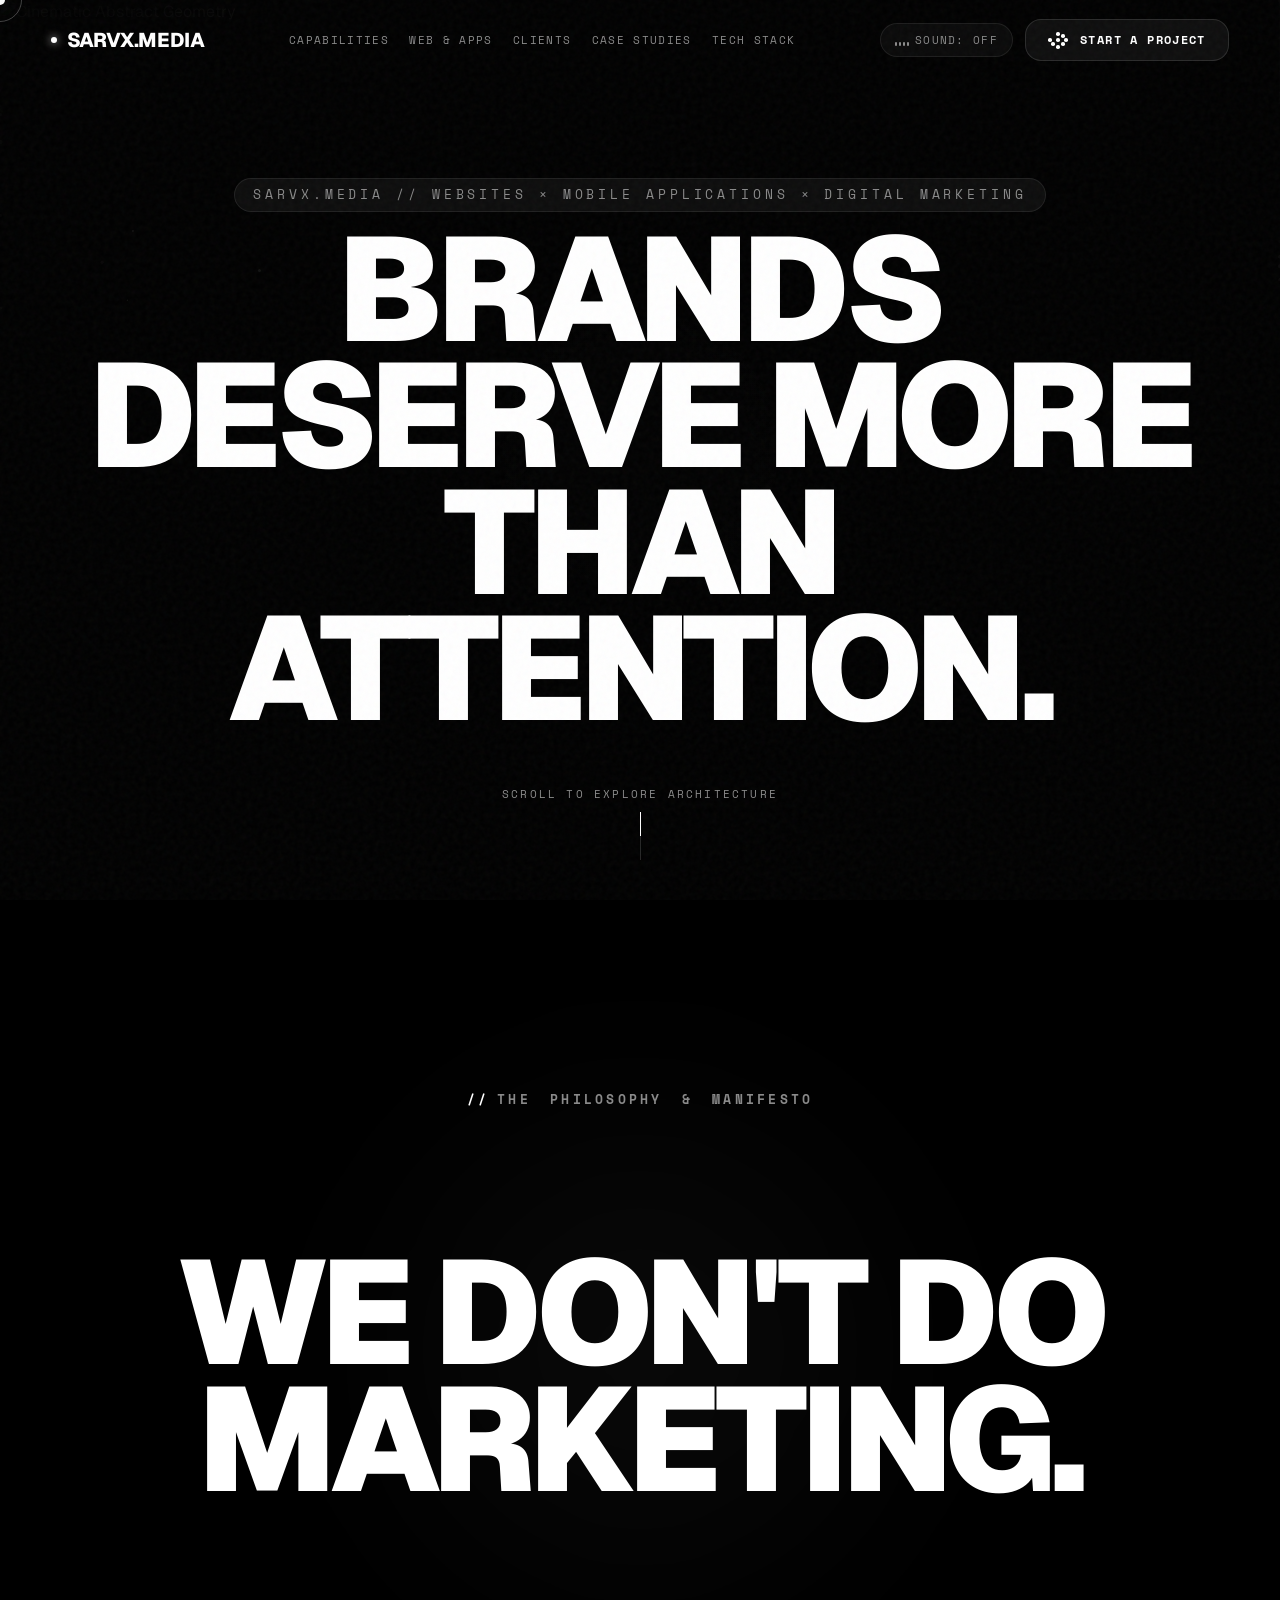
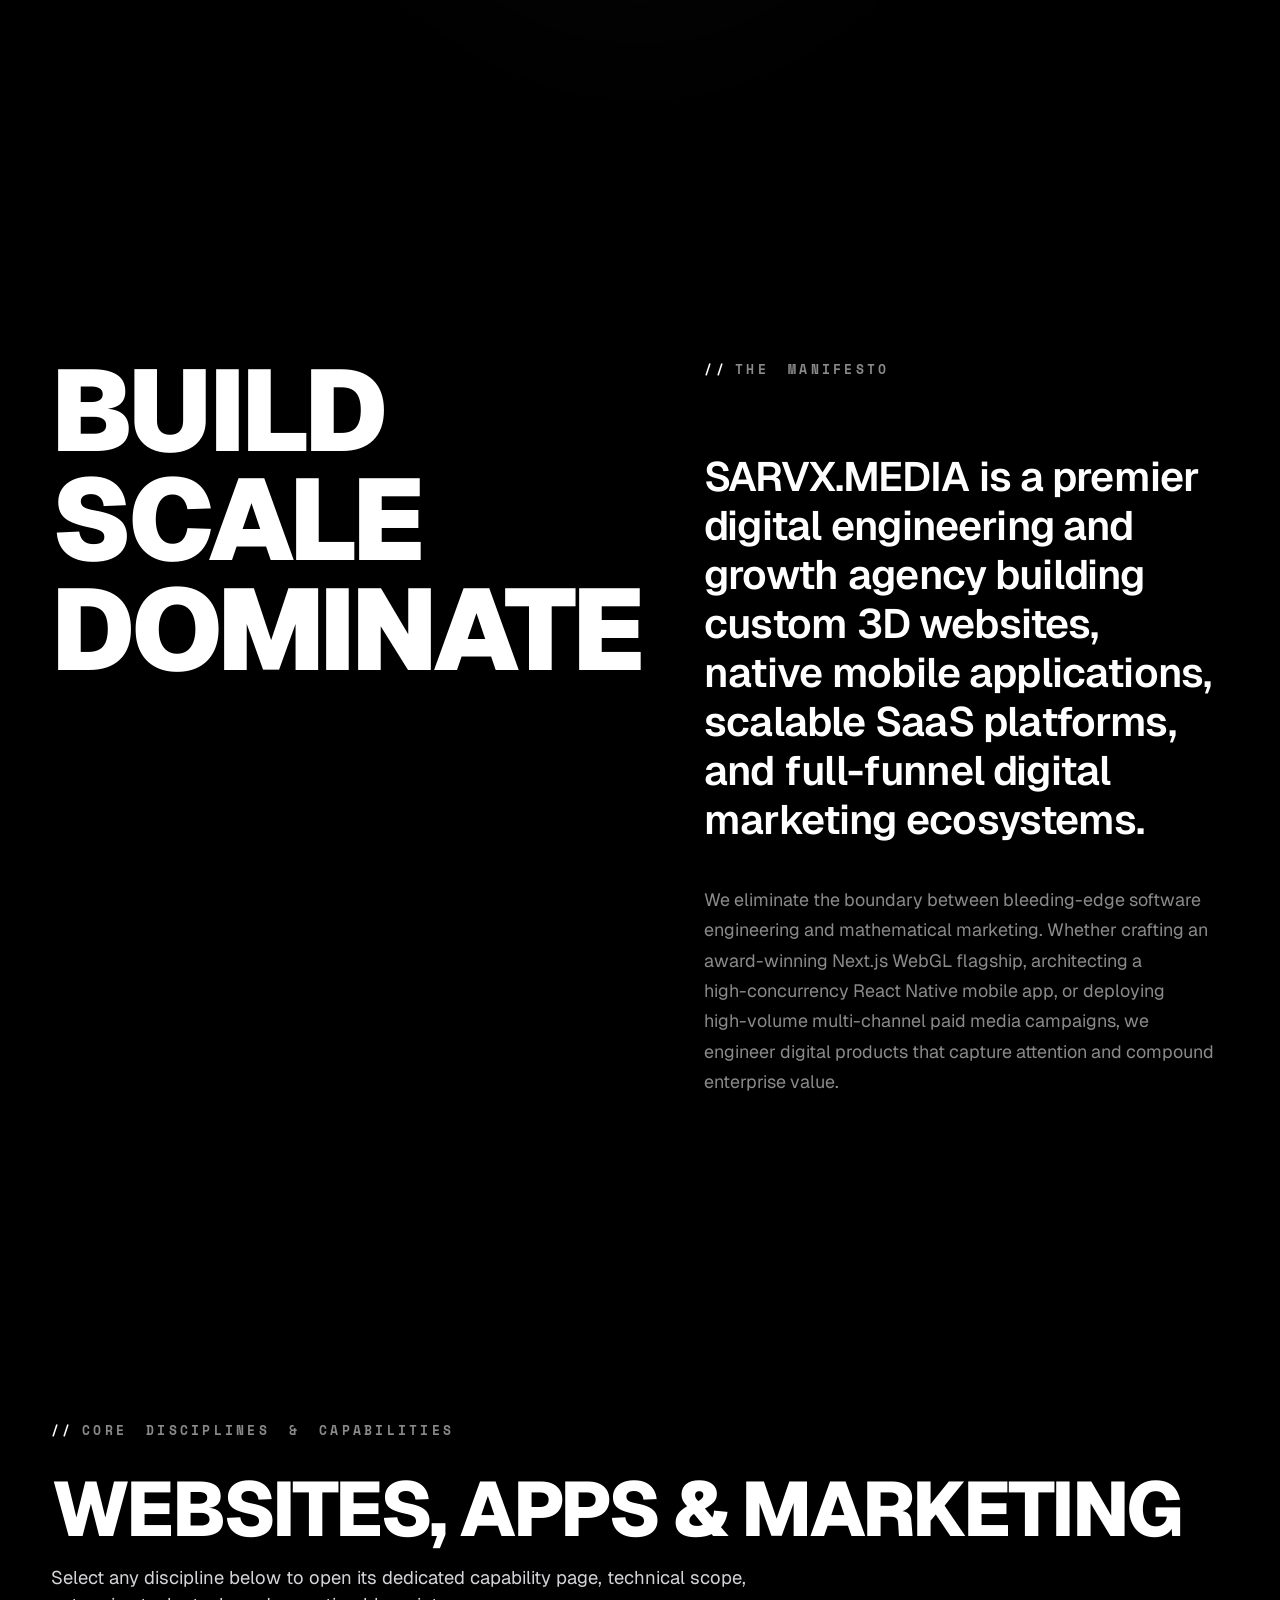
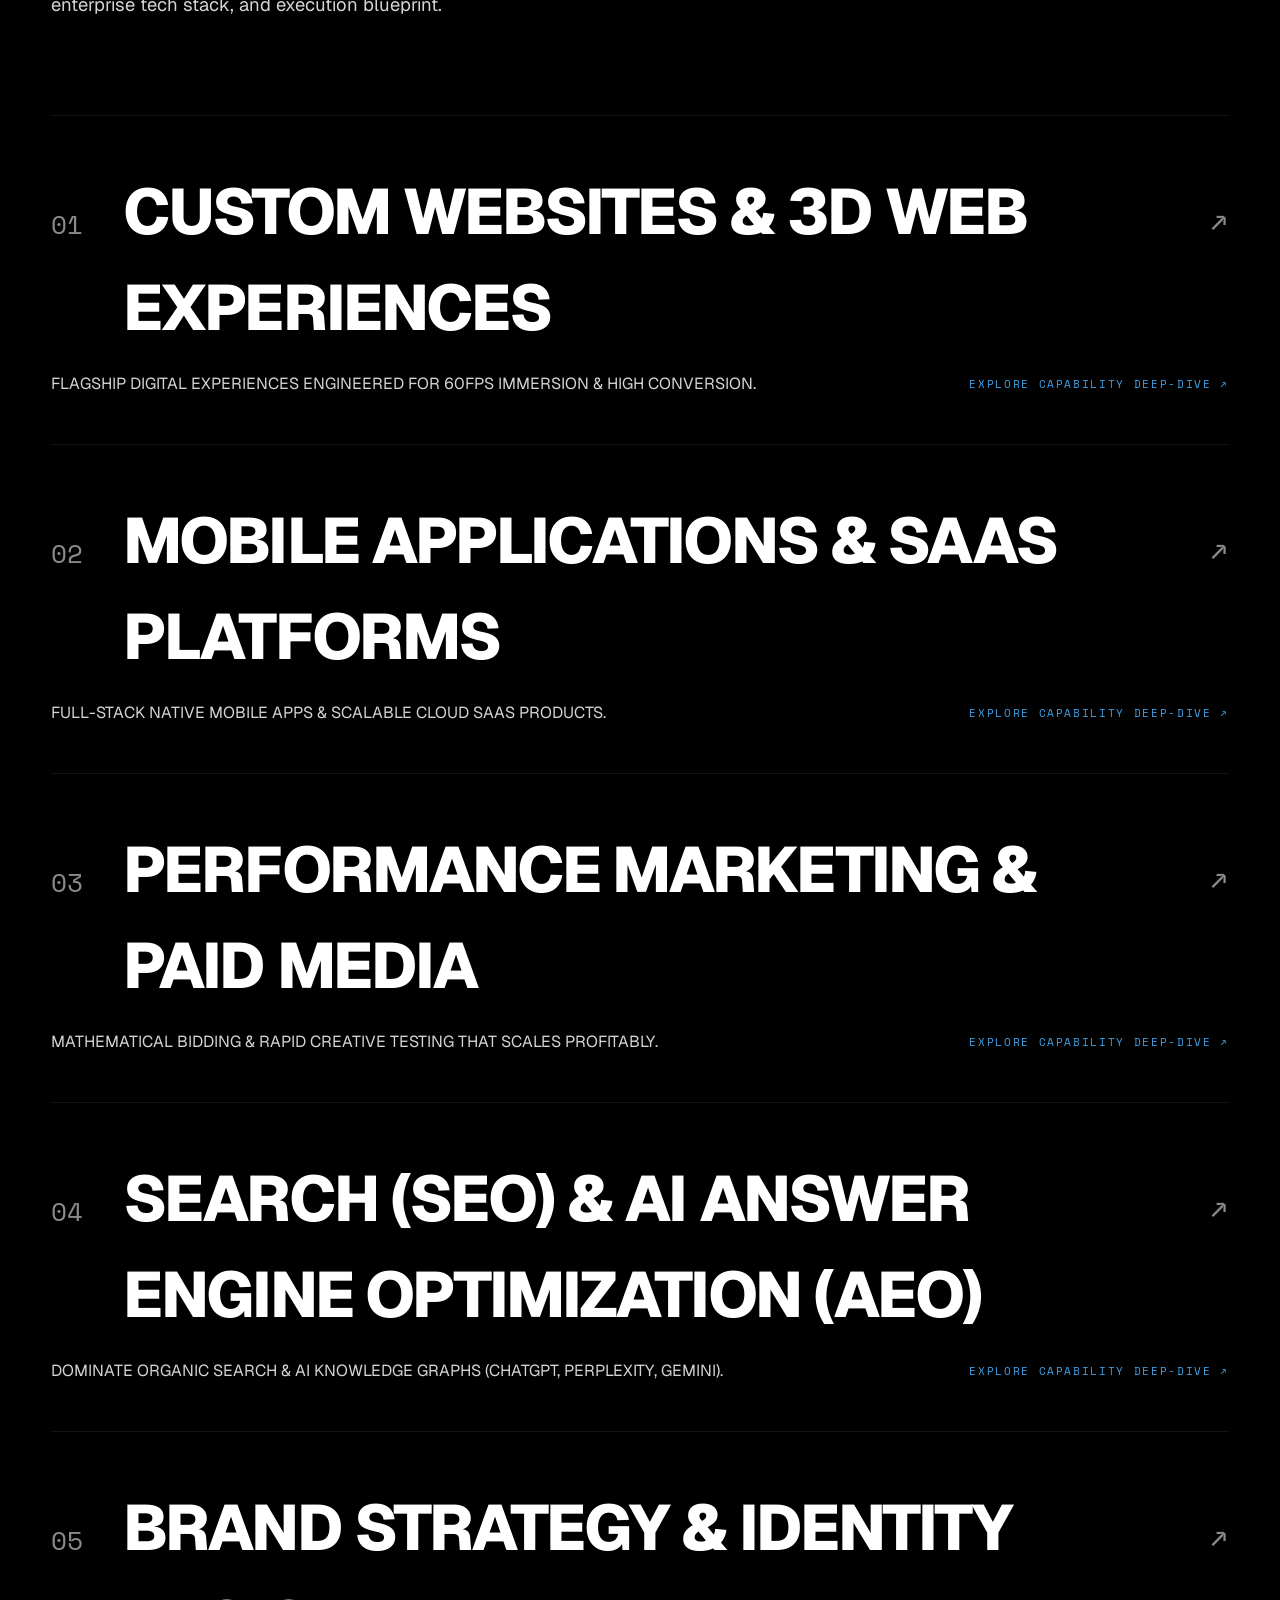
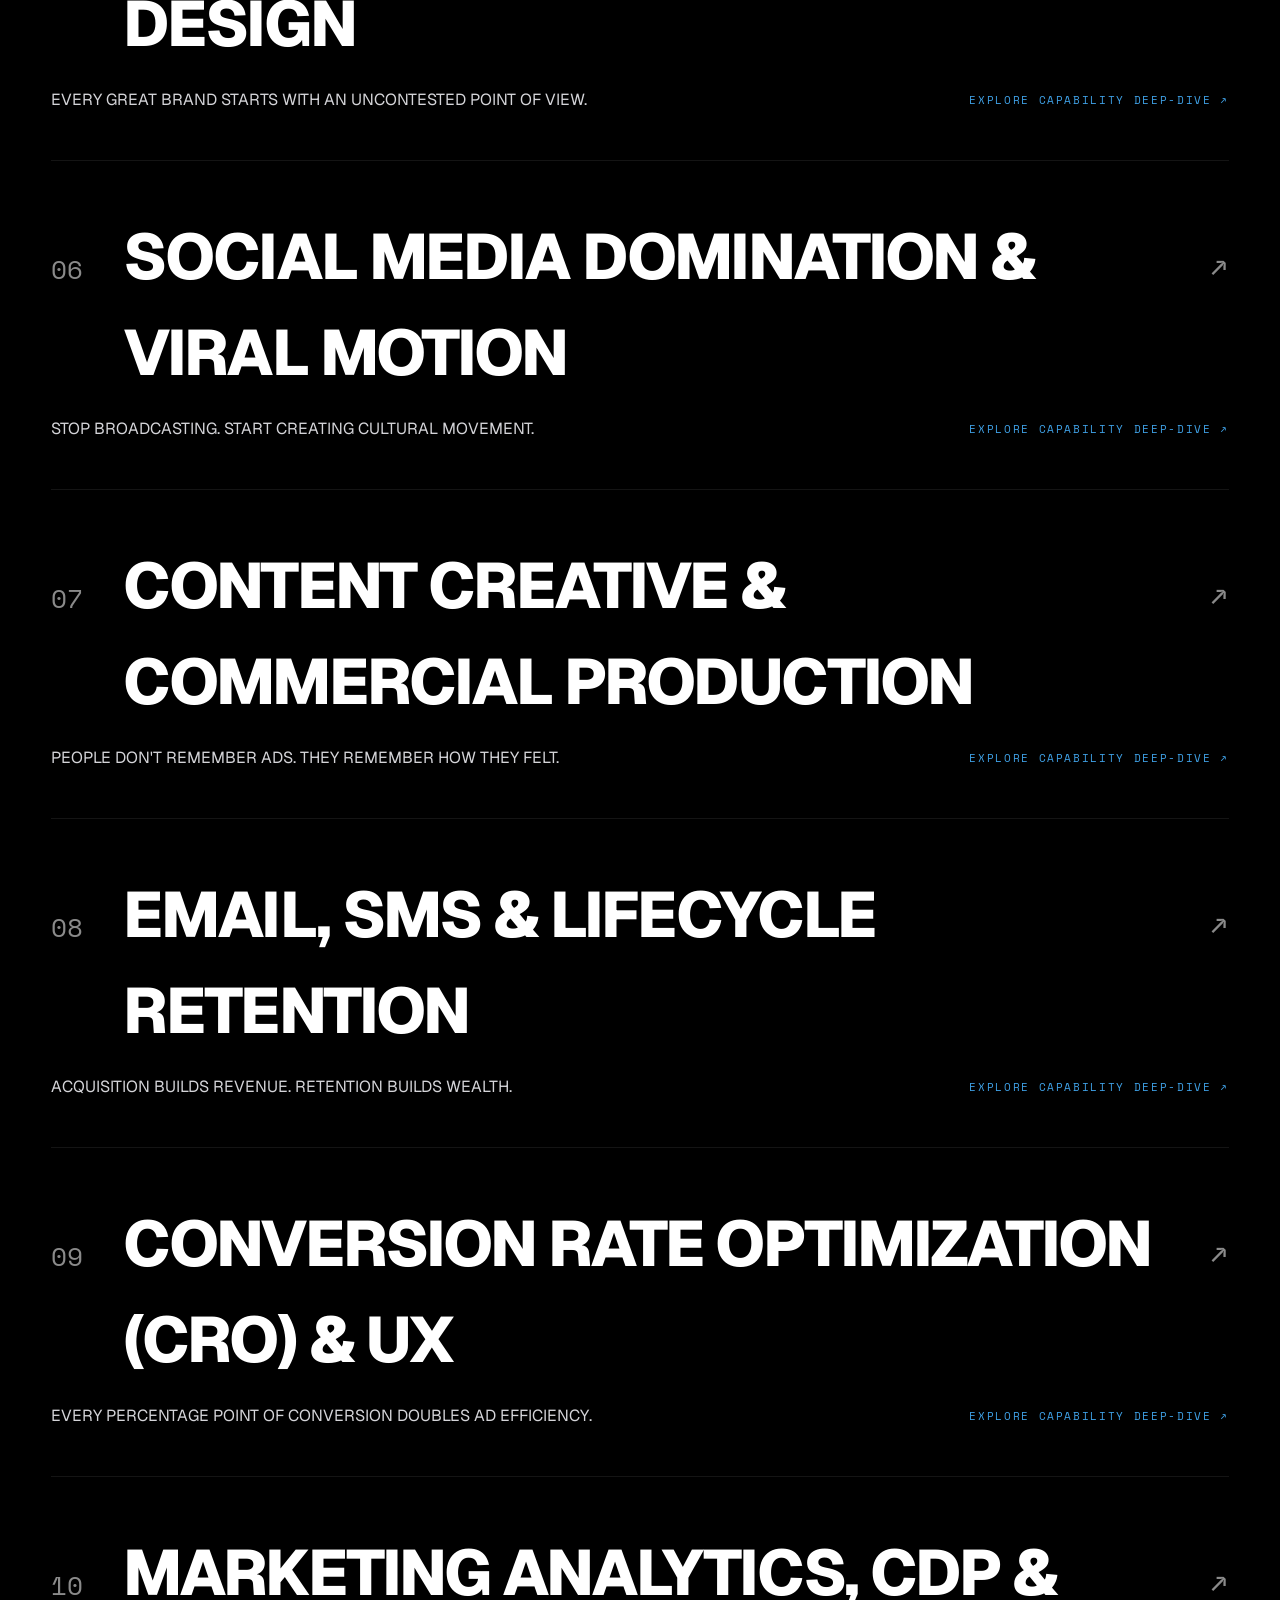
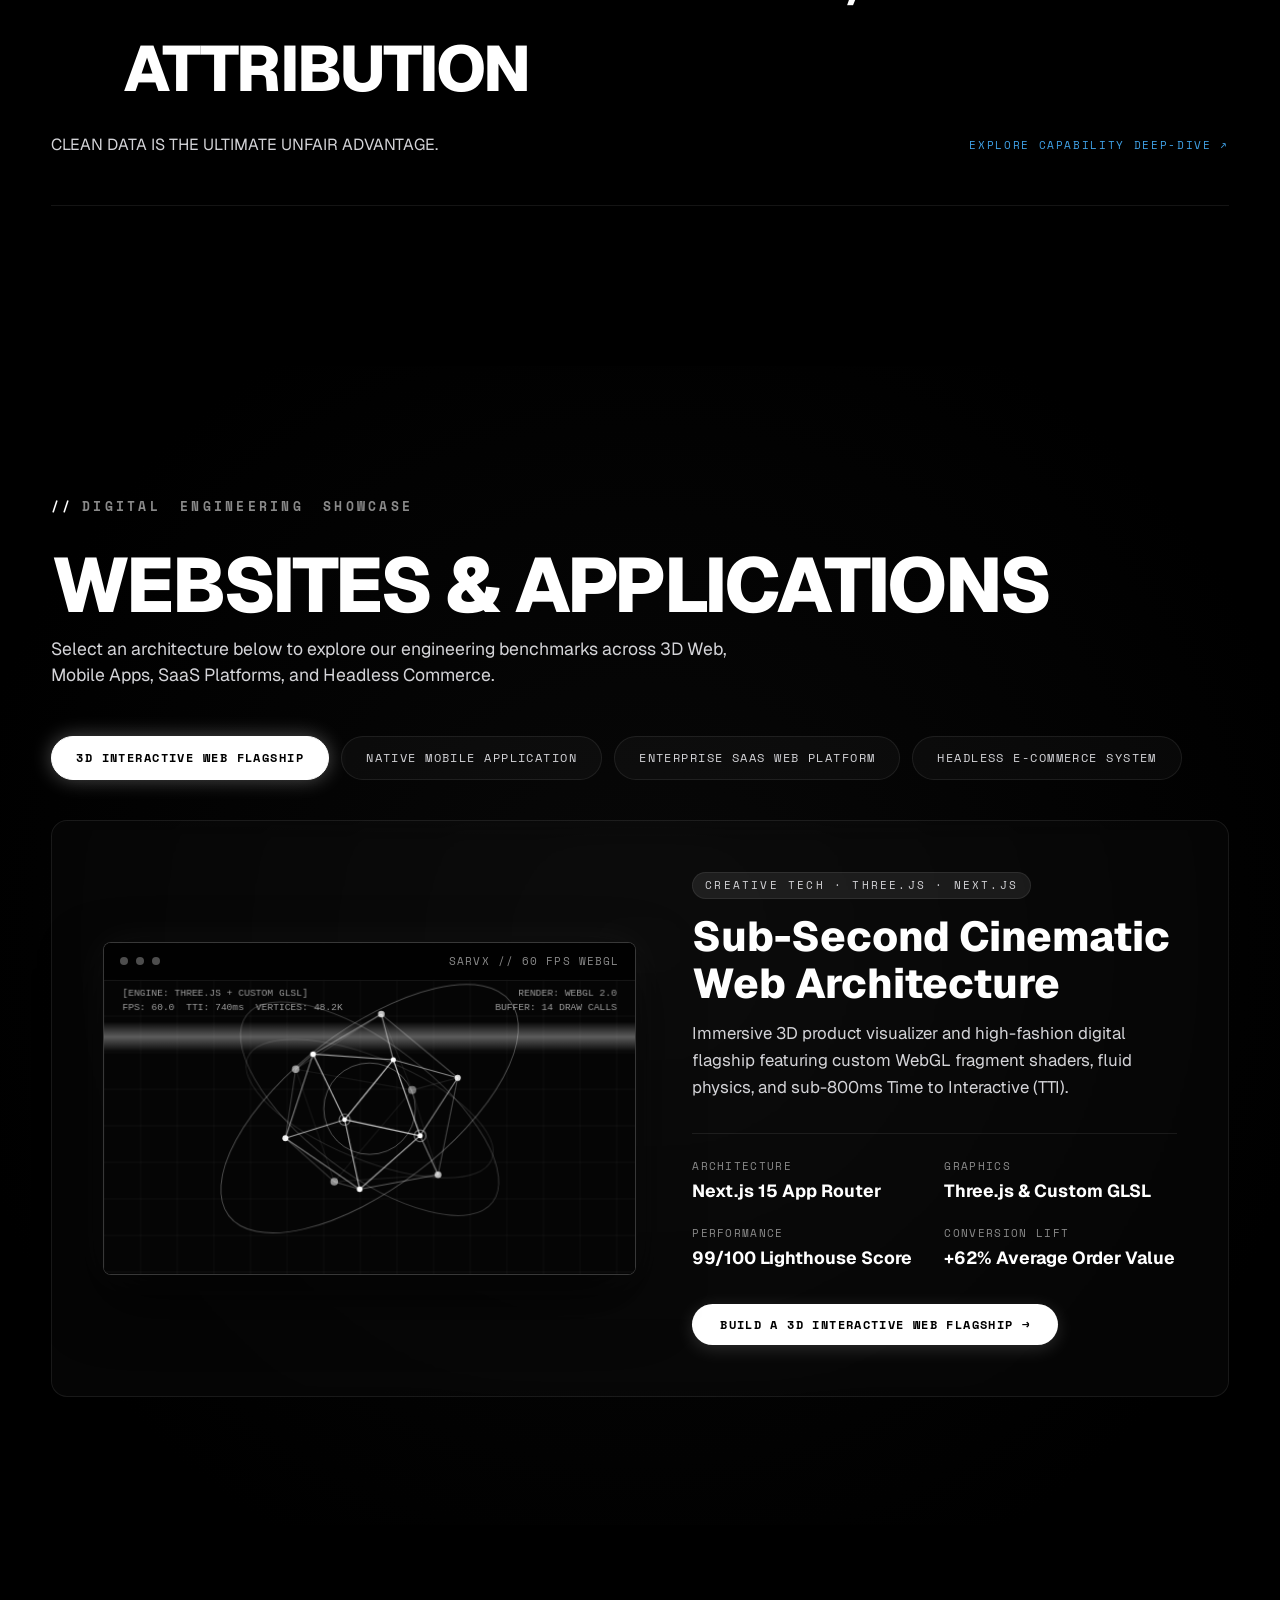
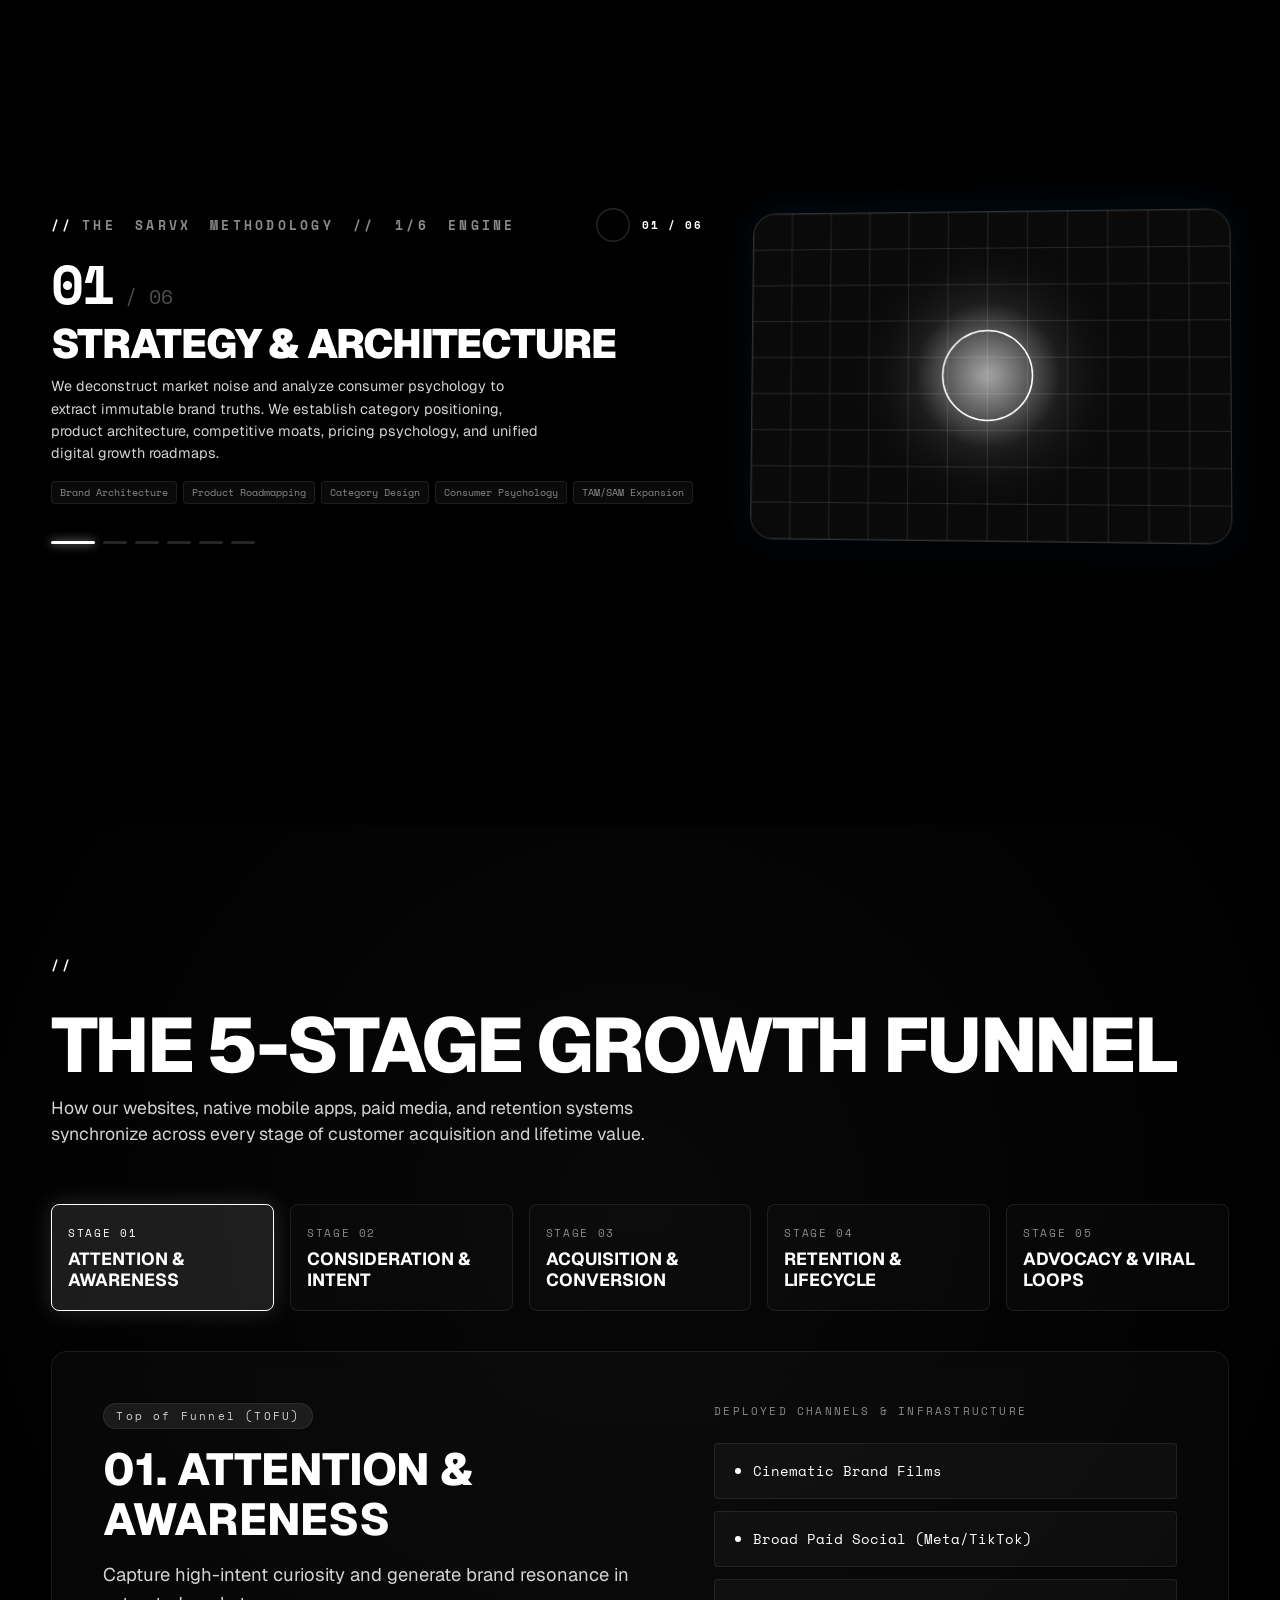
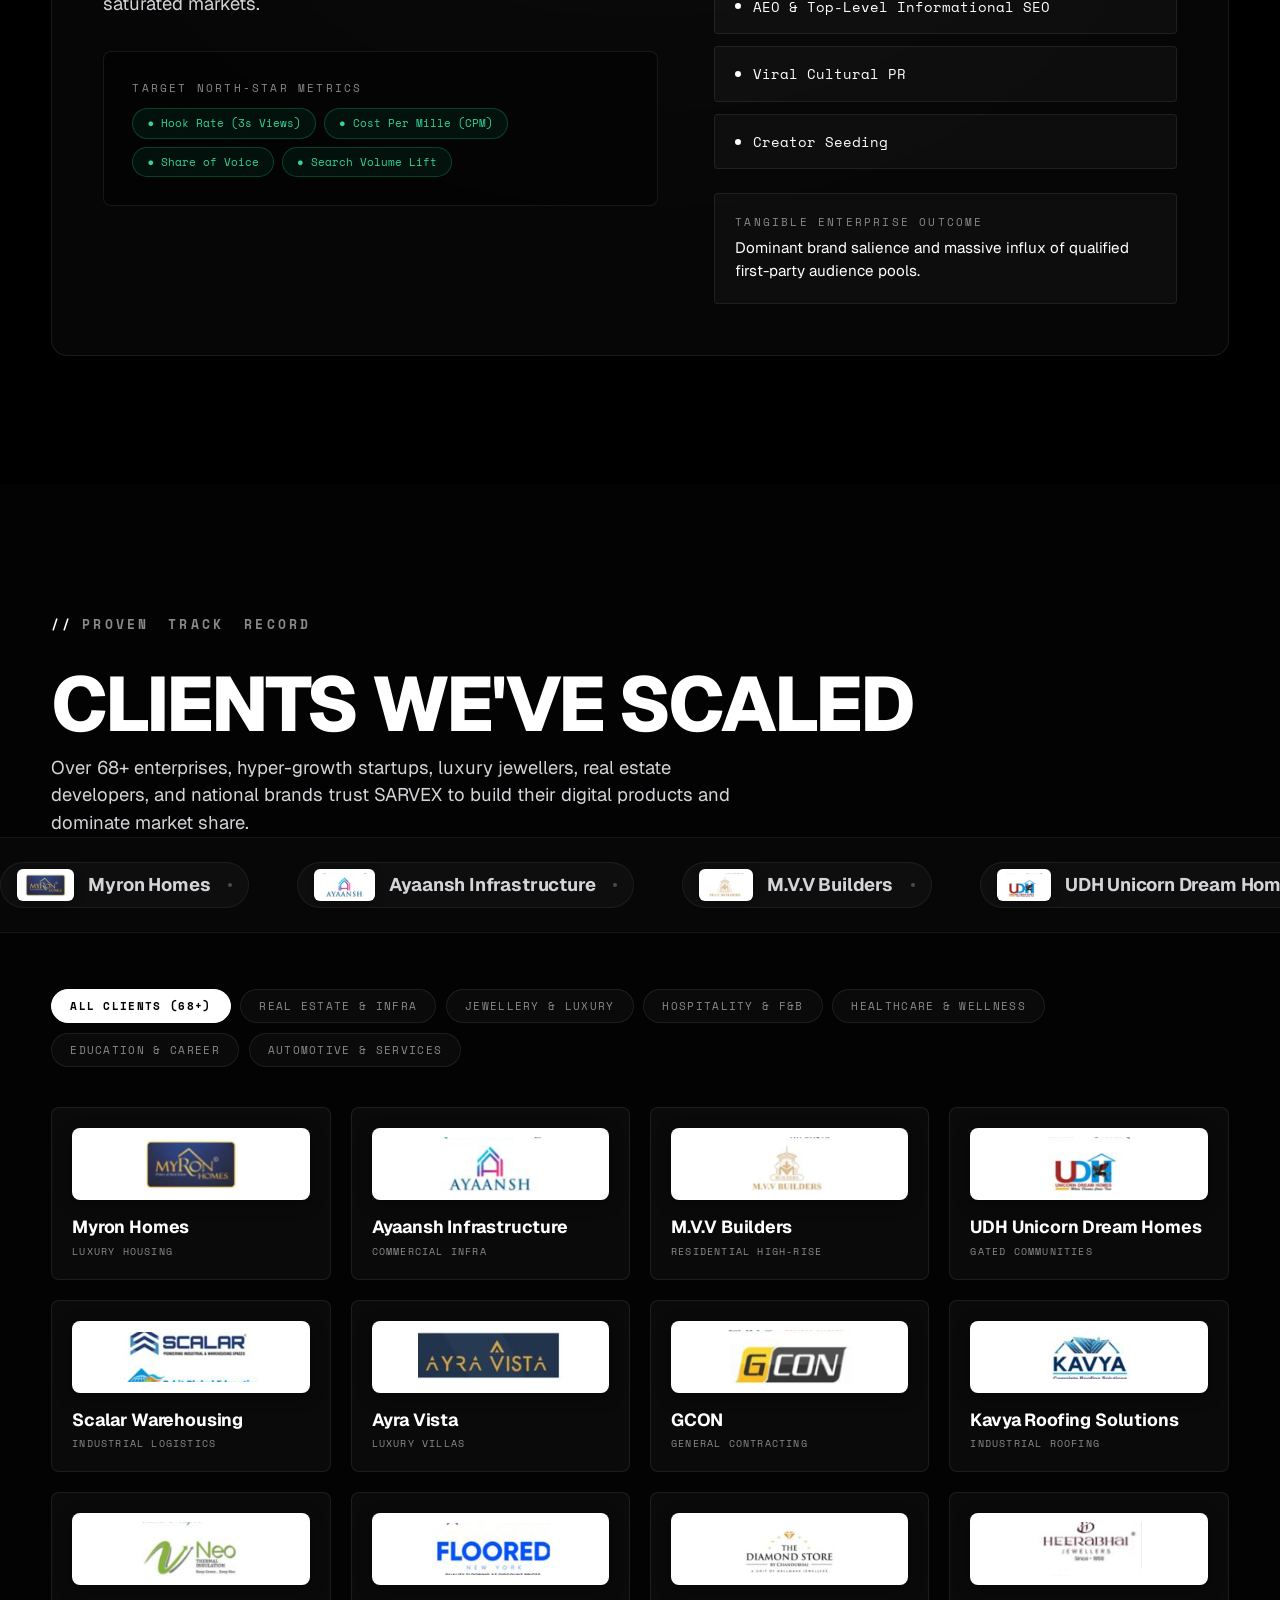
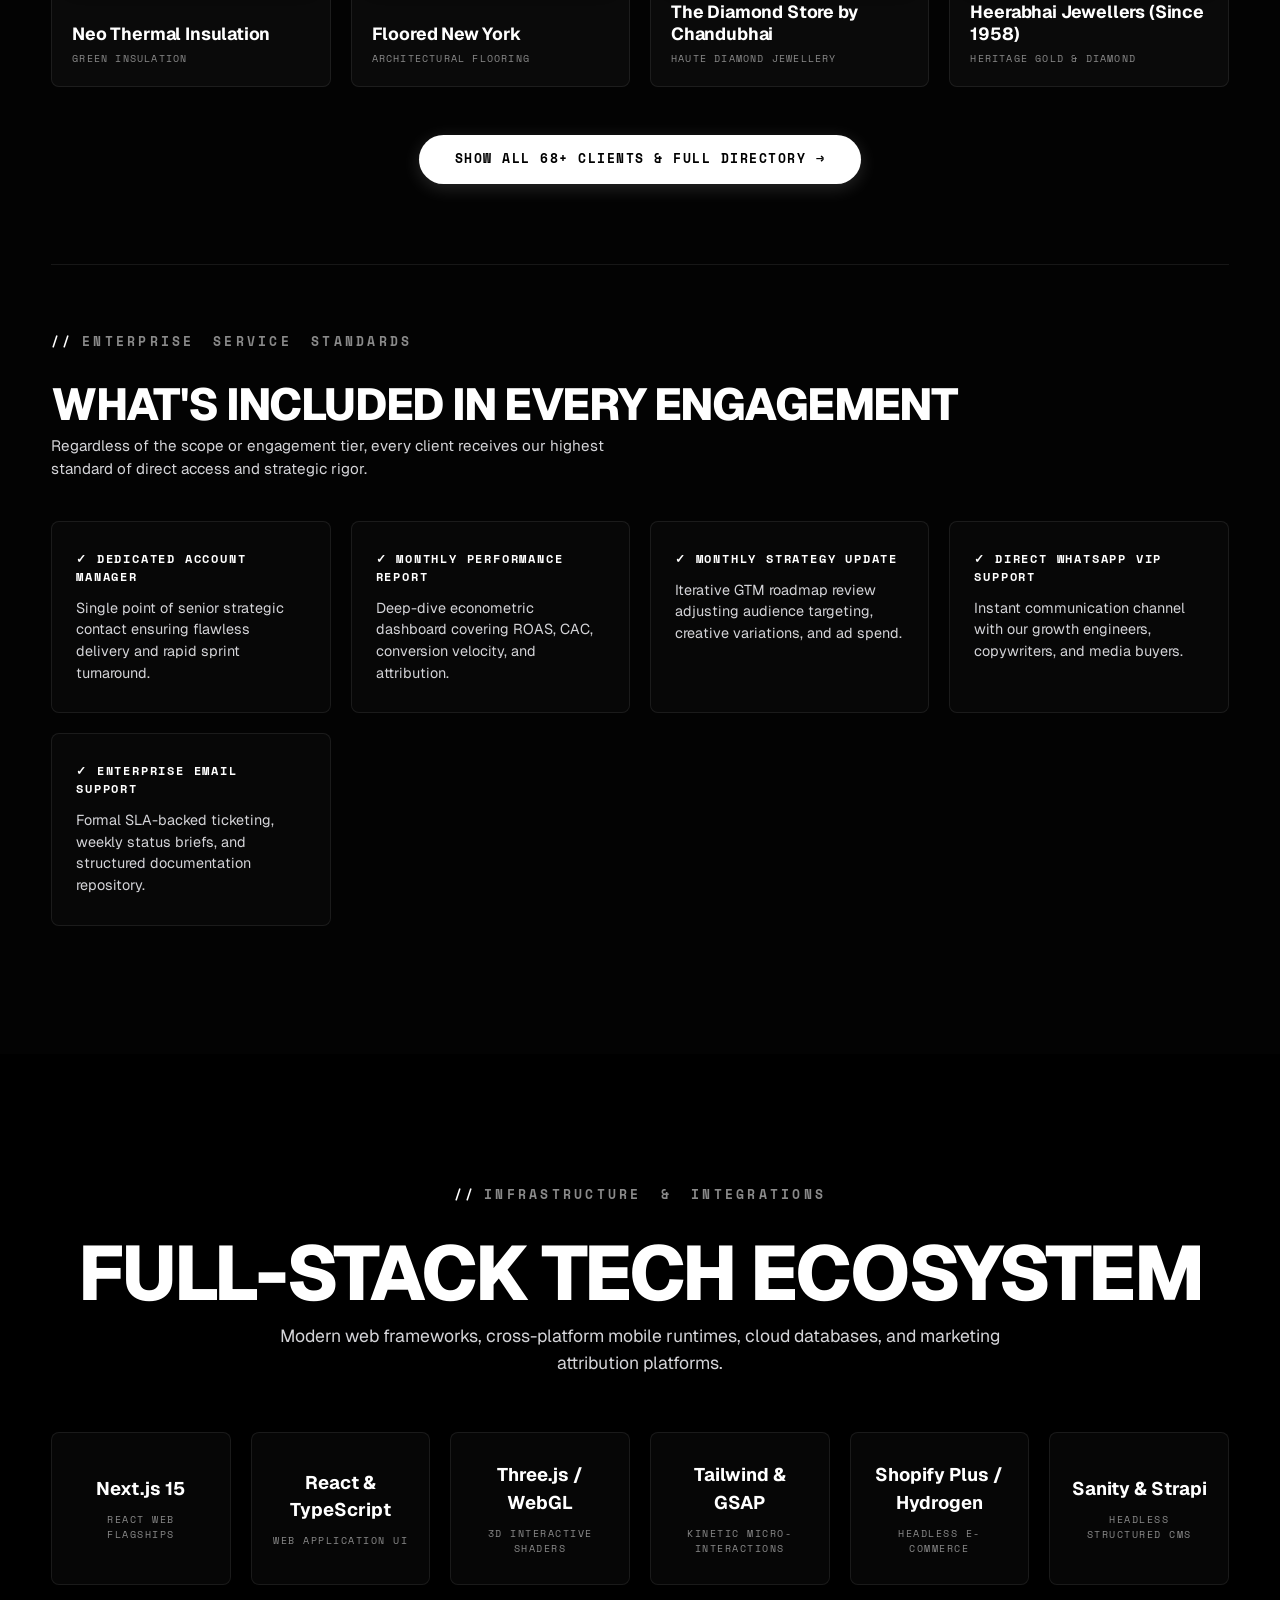
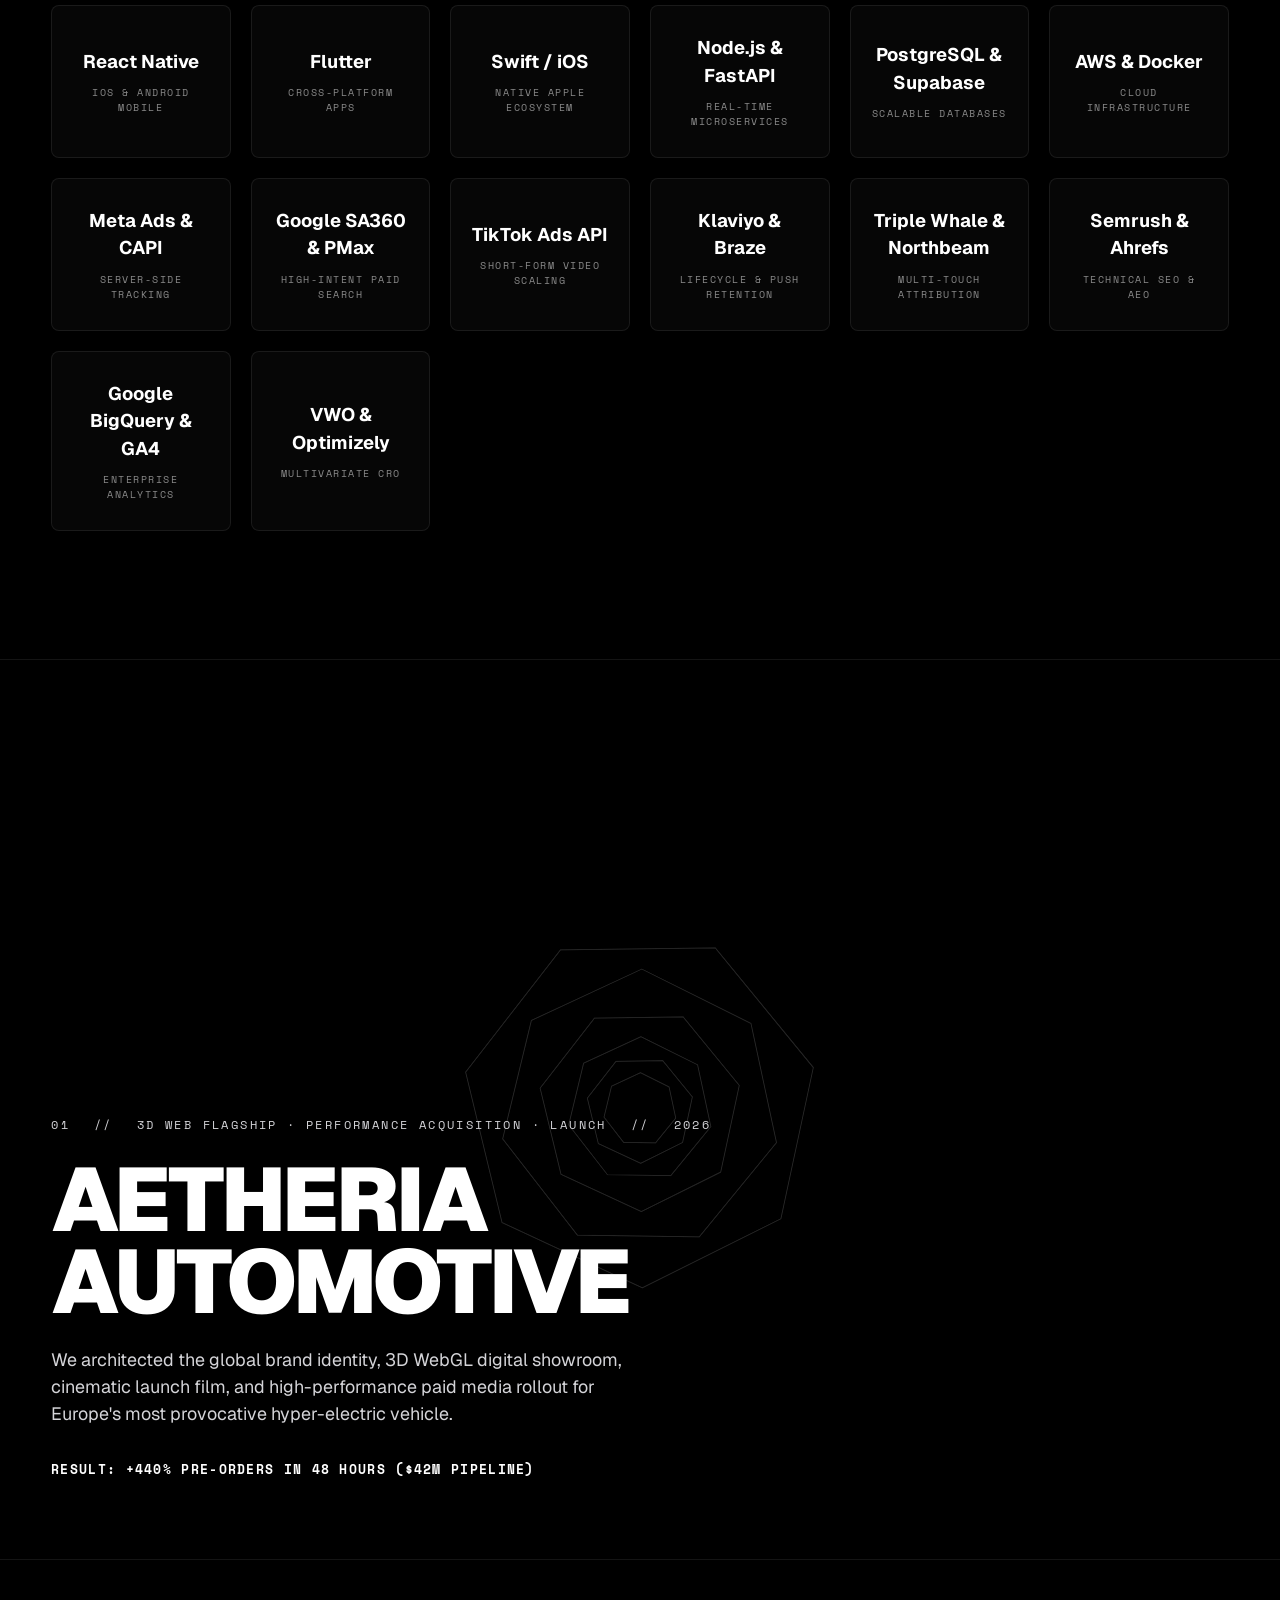
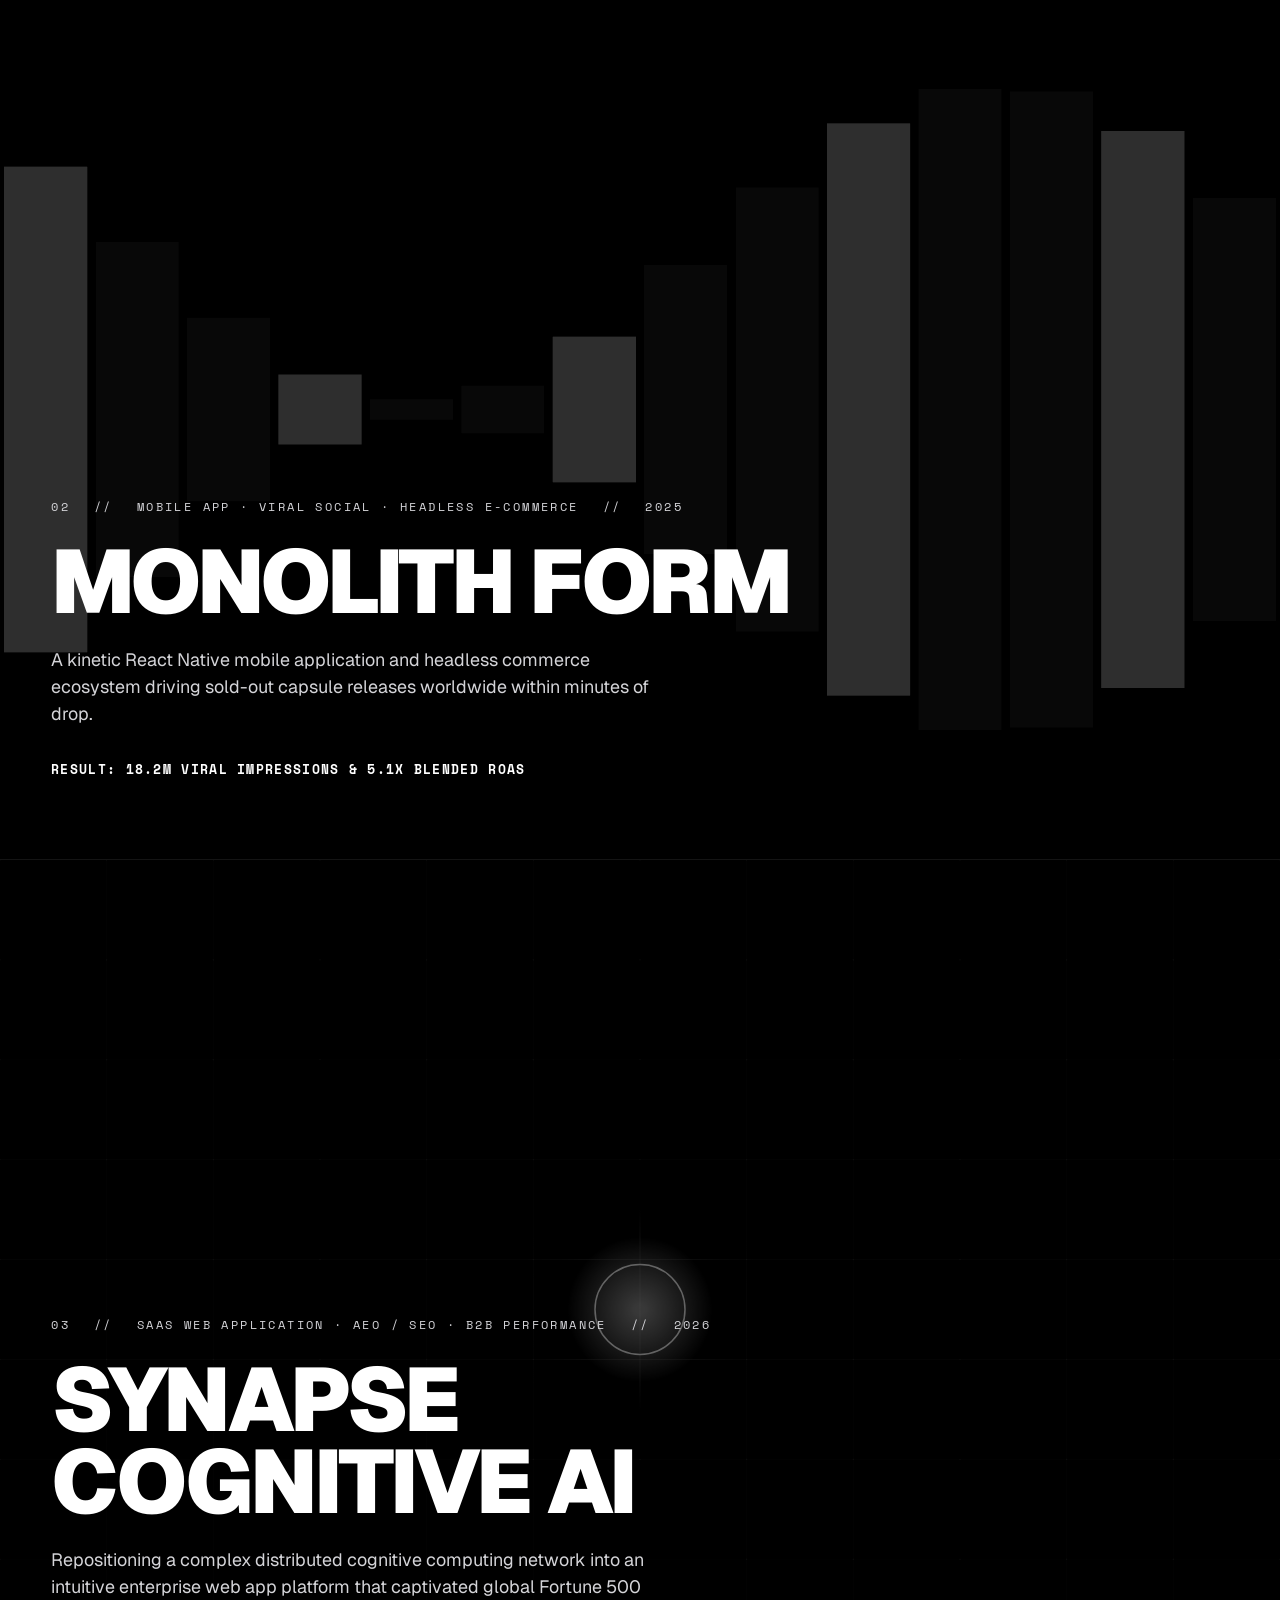
==== commit 205b8e24: "feat: make all footer capability links, navigation anchors, network links, and smooth scroll buttons" ====
--- a/index.html
+++ b/index.html
@@ -508,21 +508,23 @@
             <a href="#apps-showcase" class="footer-link">Websites & Apps</a>
             <a href="#approach" class="footer-link">1/6 System</a>
             <a href="#funnel" class="footer-link">5-Stage Funnel</a>
+            <a href="clients.html" class="footer-link">Client Directory (68+)</a>
             <a href="#work" class="footer-link">Case Studies</a>
+            <a href="#tech-stack" class="footer-link">Tech Stack</a>
           </div>
         </div>
 
         <div>
           <div class="footer-col-title">CAPABILITIES</div>
           <div class="footer-links-list">
-            <span class="footer-link" style="cursor: default;">3D WebGL & Next.js Websites</span>
-            <span class="footer-link" style="cursor: default;">Mobile Apps (iOS & Android)</span>
-            <span class="footer-link" style="cursor: default;">SaaS Platform Engineering</span>
-            <span class="footer-link" style="cursor: default;">Performance Marketing (Meta/Google)</span>
-            <span class="footer-link" style="cursor: default;">Search & AI Engine SEO (AEO)</span>
-            <span class="footer-link" style="cursor: default;">Email & SMS Lifecycle Retention</span>
-            <span class="footer-link" style="cursor: default;">Conversion Rate CRO</span>
-            <span class="footer-link" style="cursor: default;">CDP & Attribution Modeling</span>
+            <a href="service.html?id=web-development" class="footer-link">3D WebGL & Next.js Websites ↗</a>
+            <a href="service.html?id=app-development" class="footer-link">Mobile Apps (iOS & Android) ↗</a>
+            <a href="service.html?id=app-development" class="footer-link">SaaS Platform Engineering ↗</a>
+            <a href="service.html?id=performance-marketing" class="footer-link">Performance Marketing (Meta/Google) ↗</a>
+            <a href="service.html?id=seo-aeo" class="footer-link">Search & AI Engine SEO (AEO) ↗</a>
+            <a href="service.html?id=retention-lifecycle" class="footer-link">Email & SMS Lifecycle Retention ↗</a>
+            <a href="service.html?id=cro-experimentation" class="footer-link">Conversion Rate CRO ↗</a>
+            <a href="service.html?id=marketing-analytics" class="footer-link">CDP & Attribution Modeling ↗</a>
           </div>
         </div>
 
@@ -532,7 +534,7 @@
             <a href="https://instagram.com" target="_blank" rel="noopener noreferrer" class="footer-link">Instagram ↗</a>
             <a href="https://linkedin.com" target="_blank" rel="noopener noreferrer" class="footer-link">LinkedIn ↗</a>
             <a href="https://twitter.com" target="_blank" rel="noopener noreferrer" class="footer-link">X / Twitter ↗</a>
-            <a href="mailto:build@sarvx.media" class="footer-link">build@sarvx.media</a>
+            <a href="mailto:build@sarvx.media" class="footer-link open-contact-modal">build@sarvx.media ↗</a>
           </div>
         </div>
       </div>
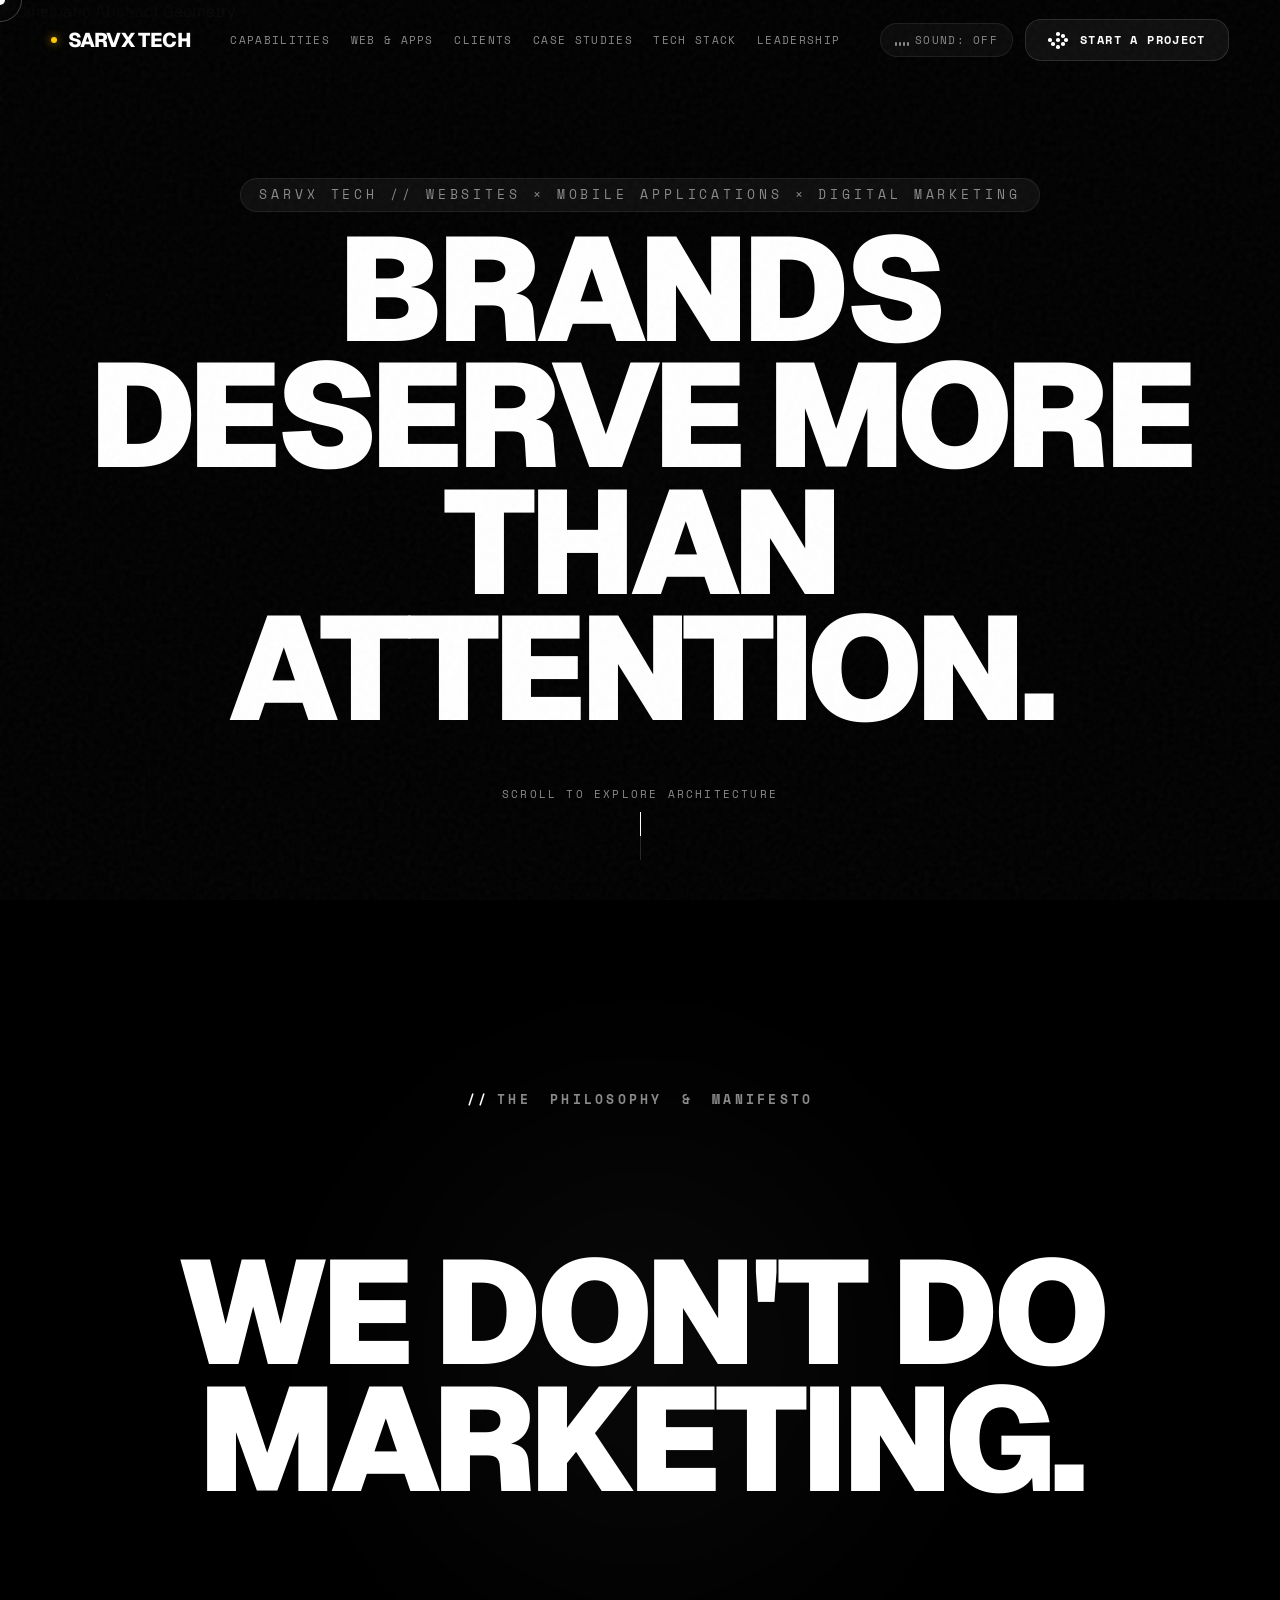
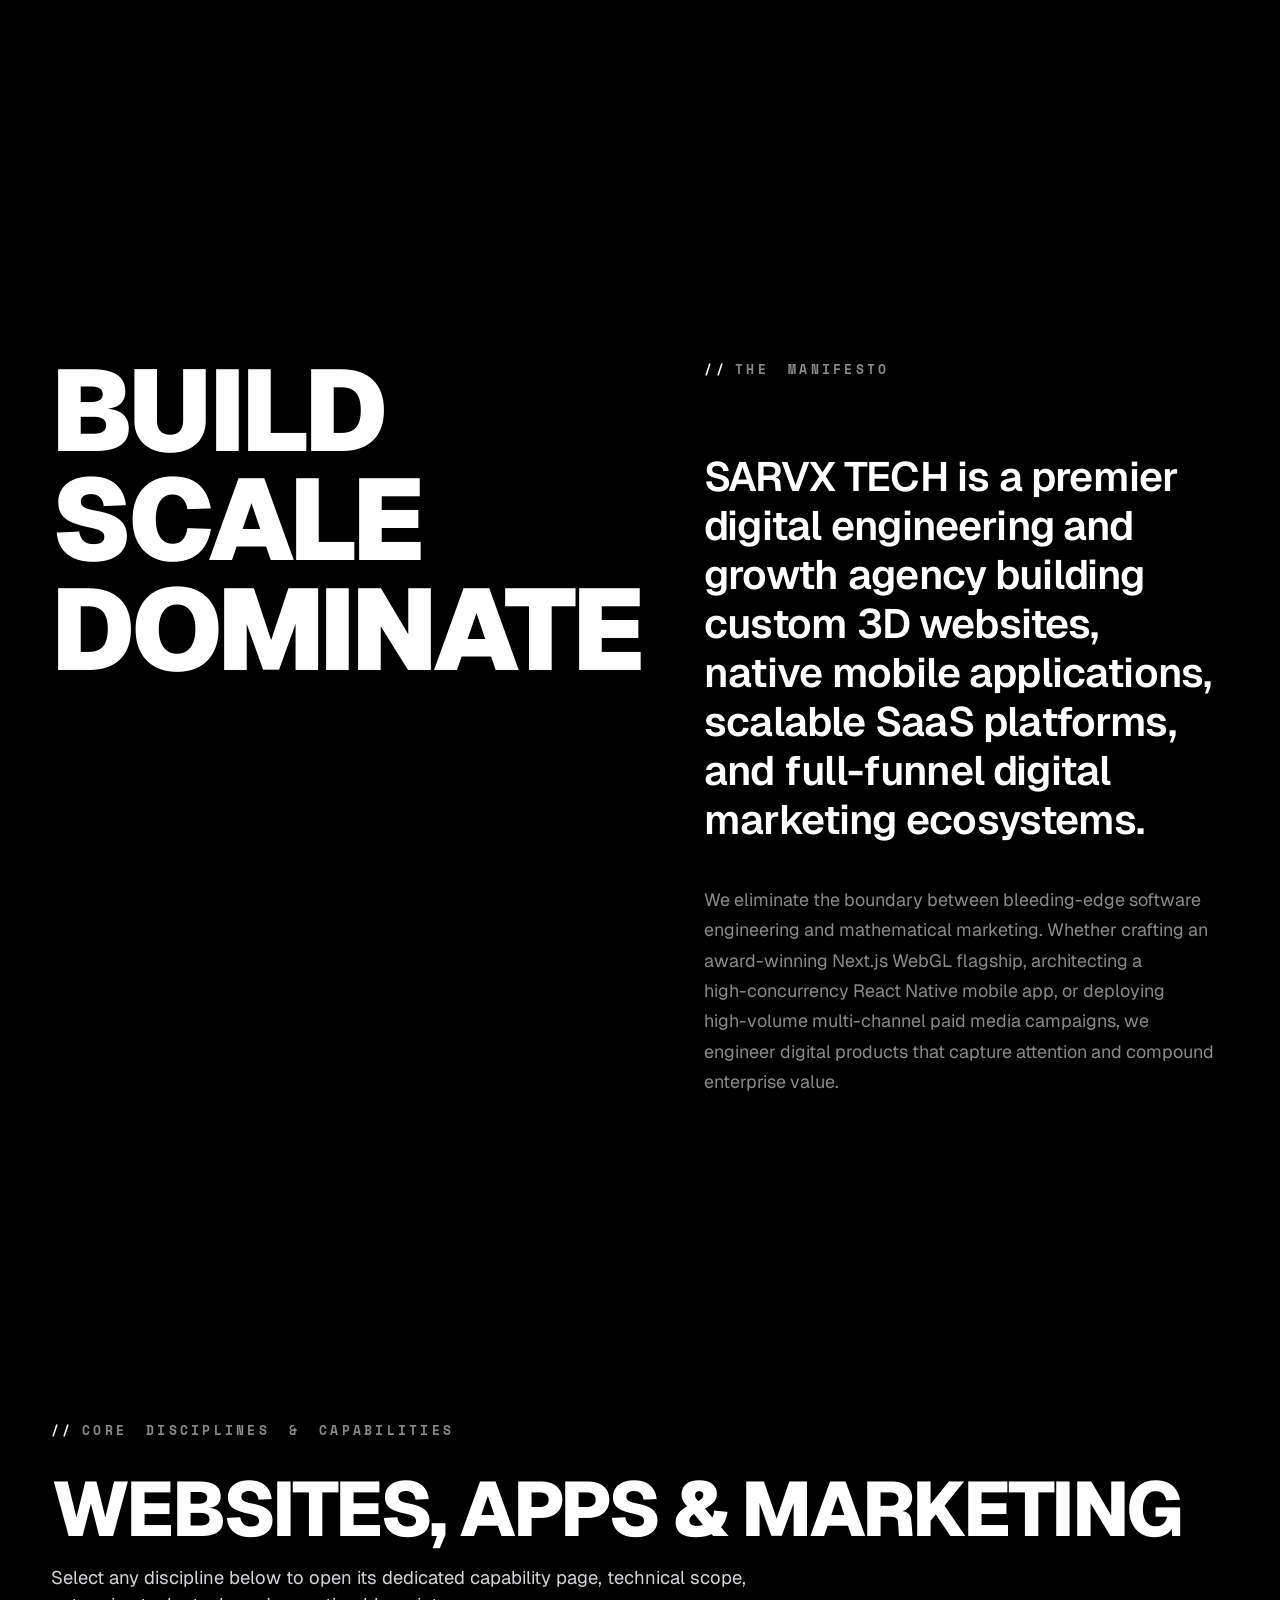
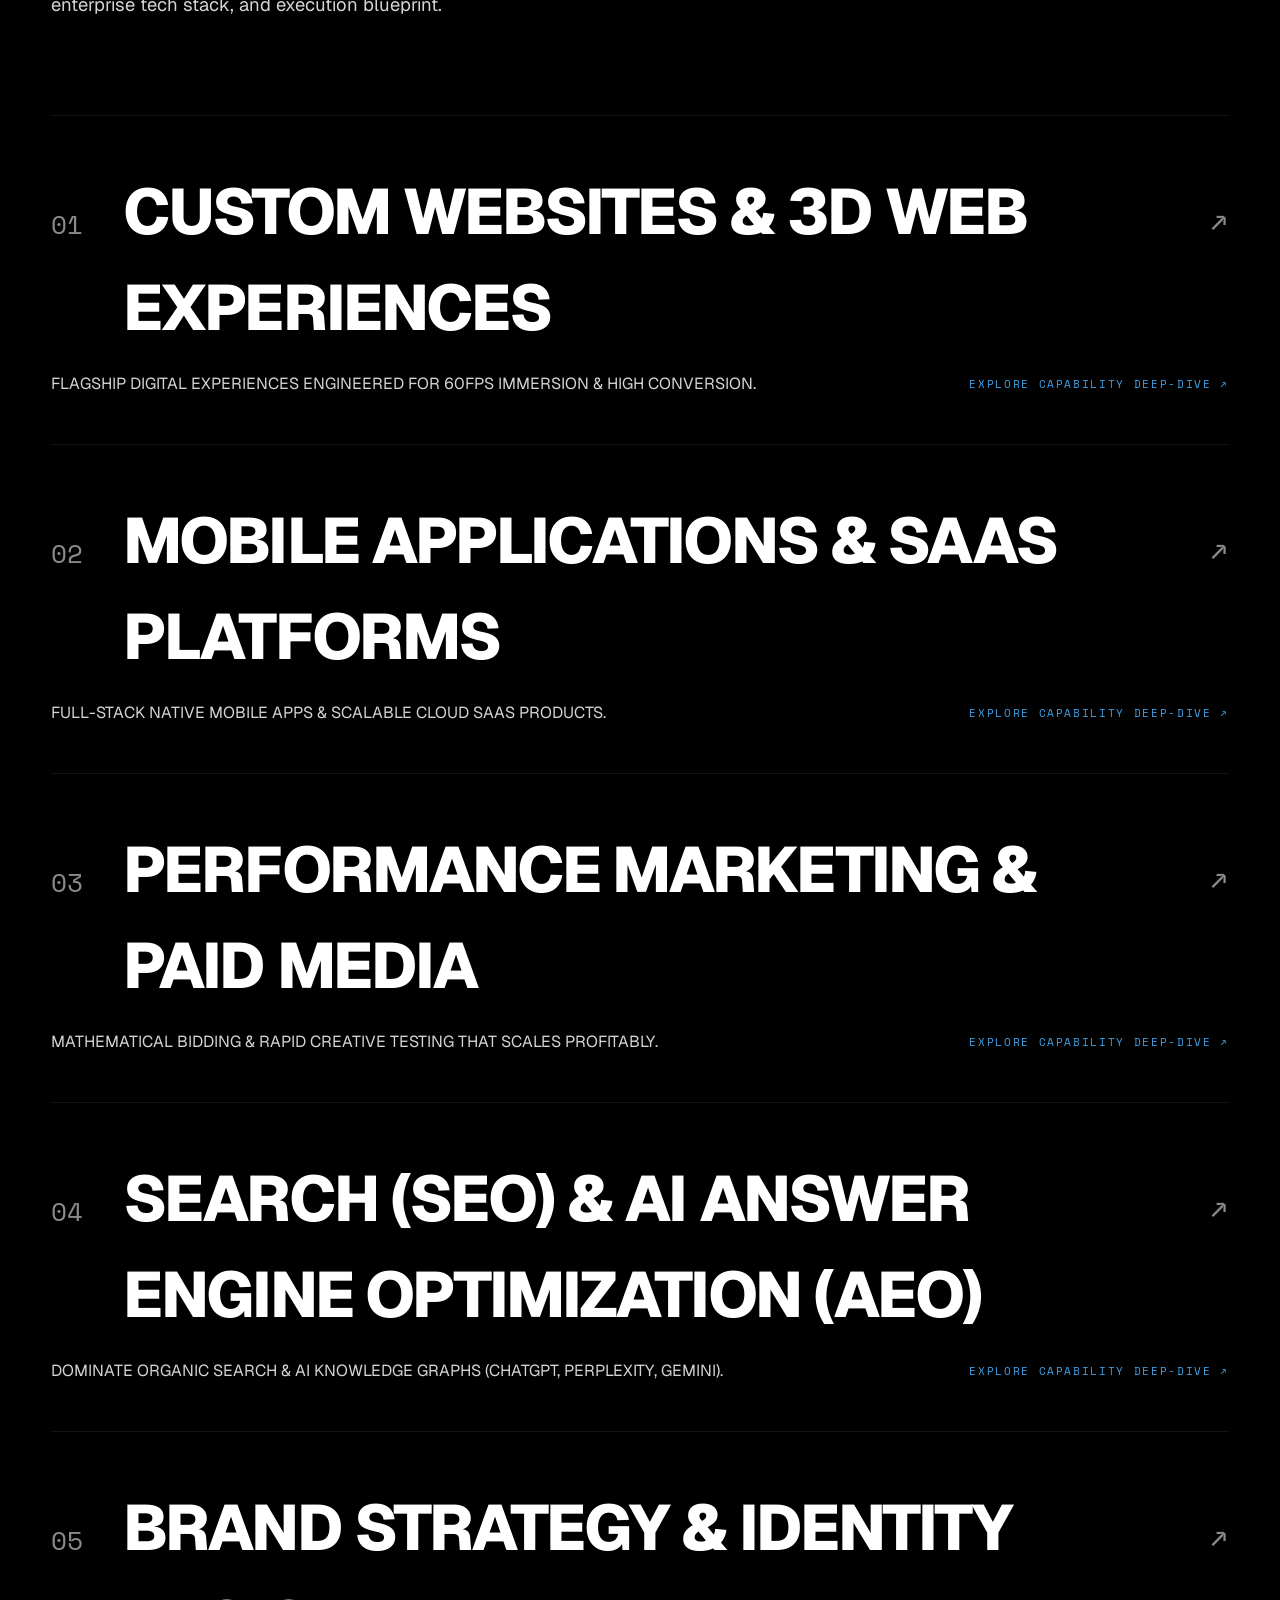
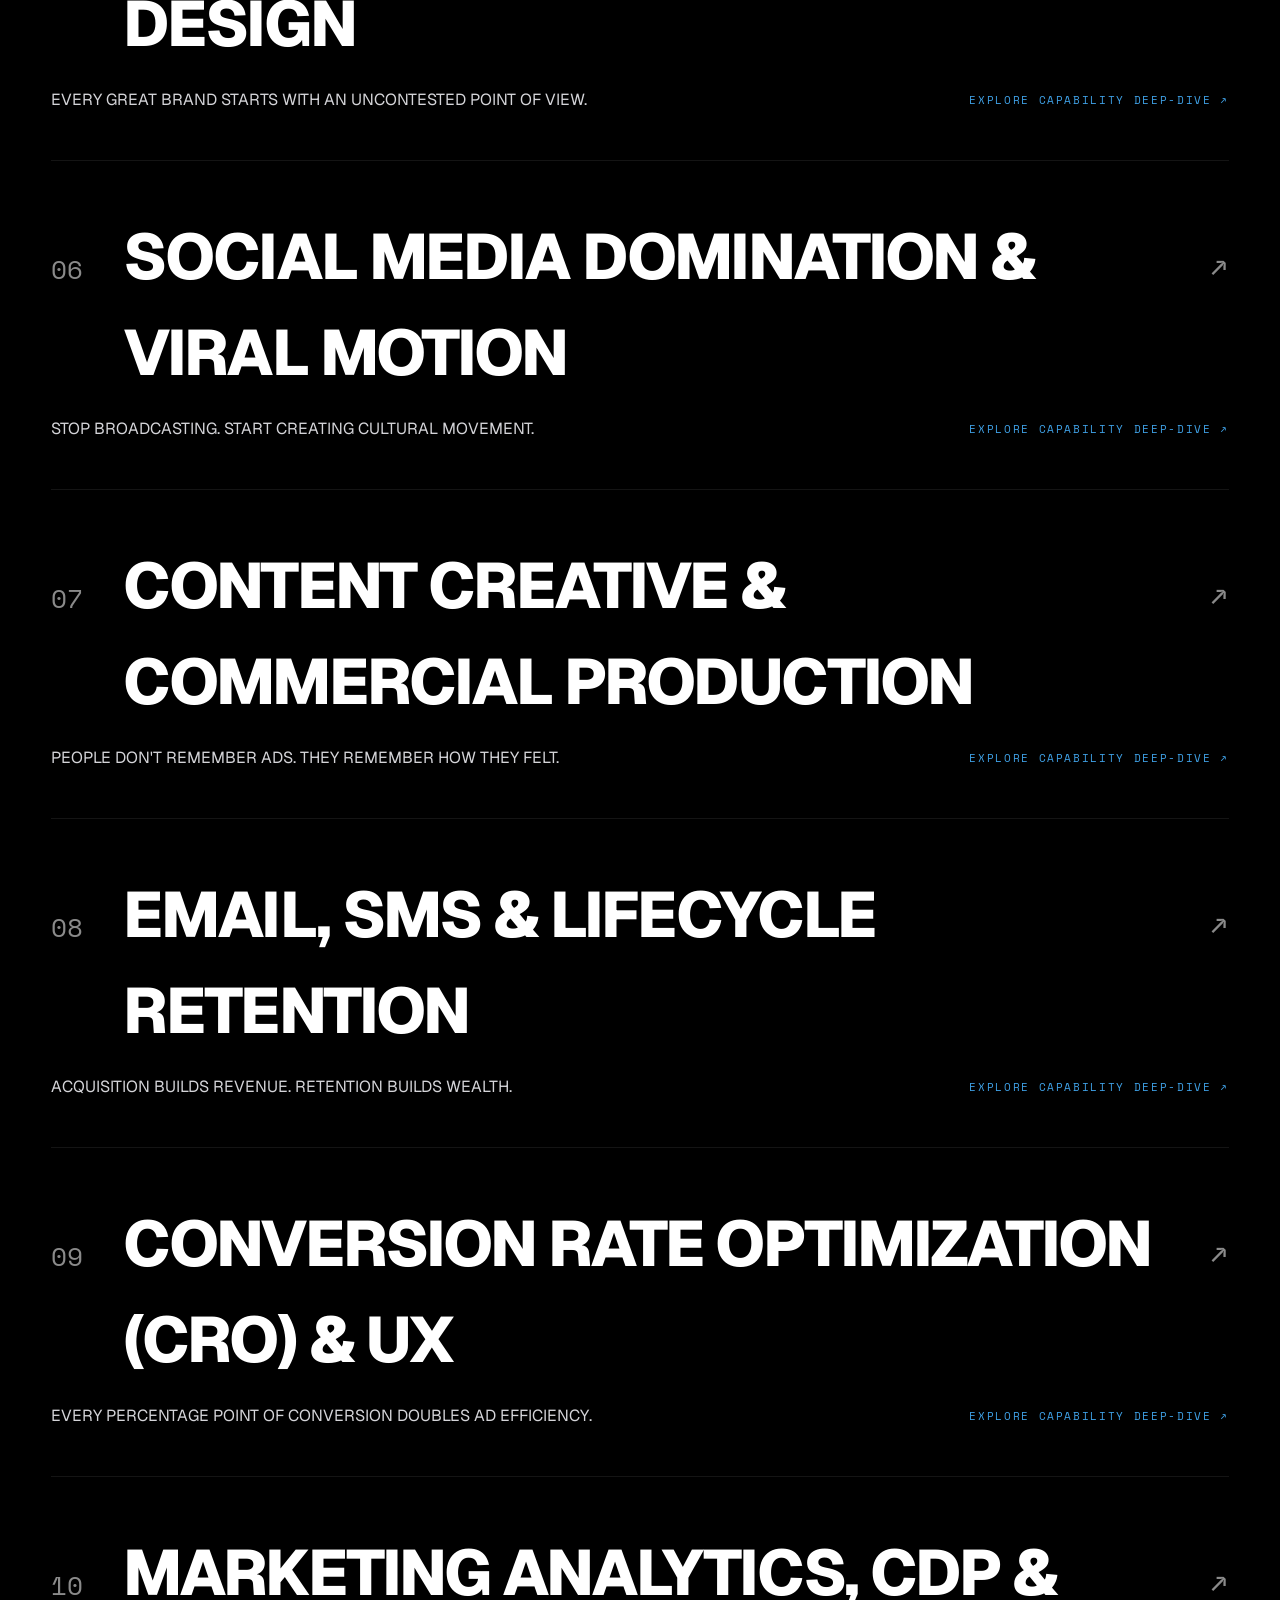
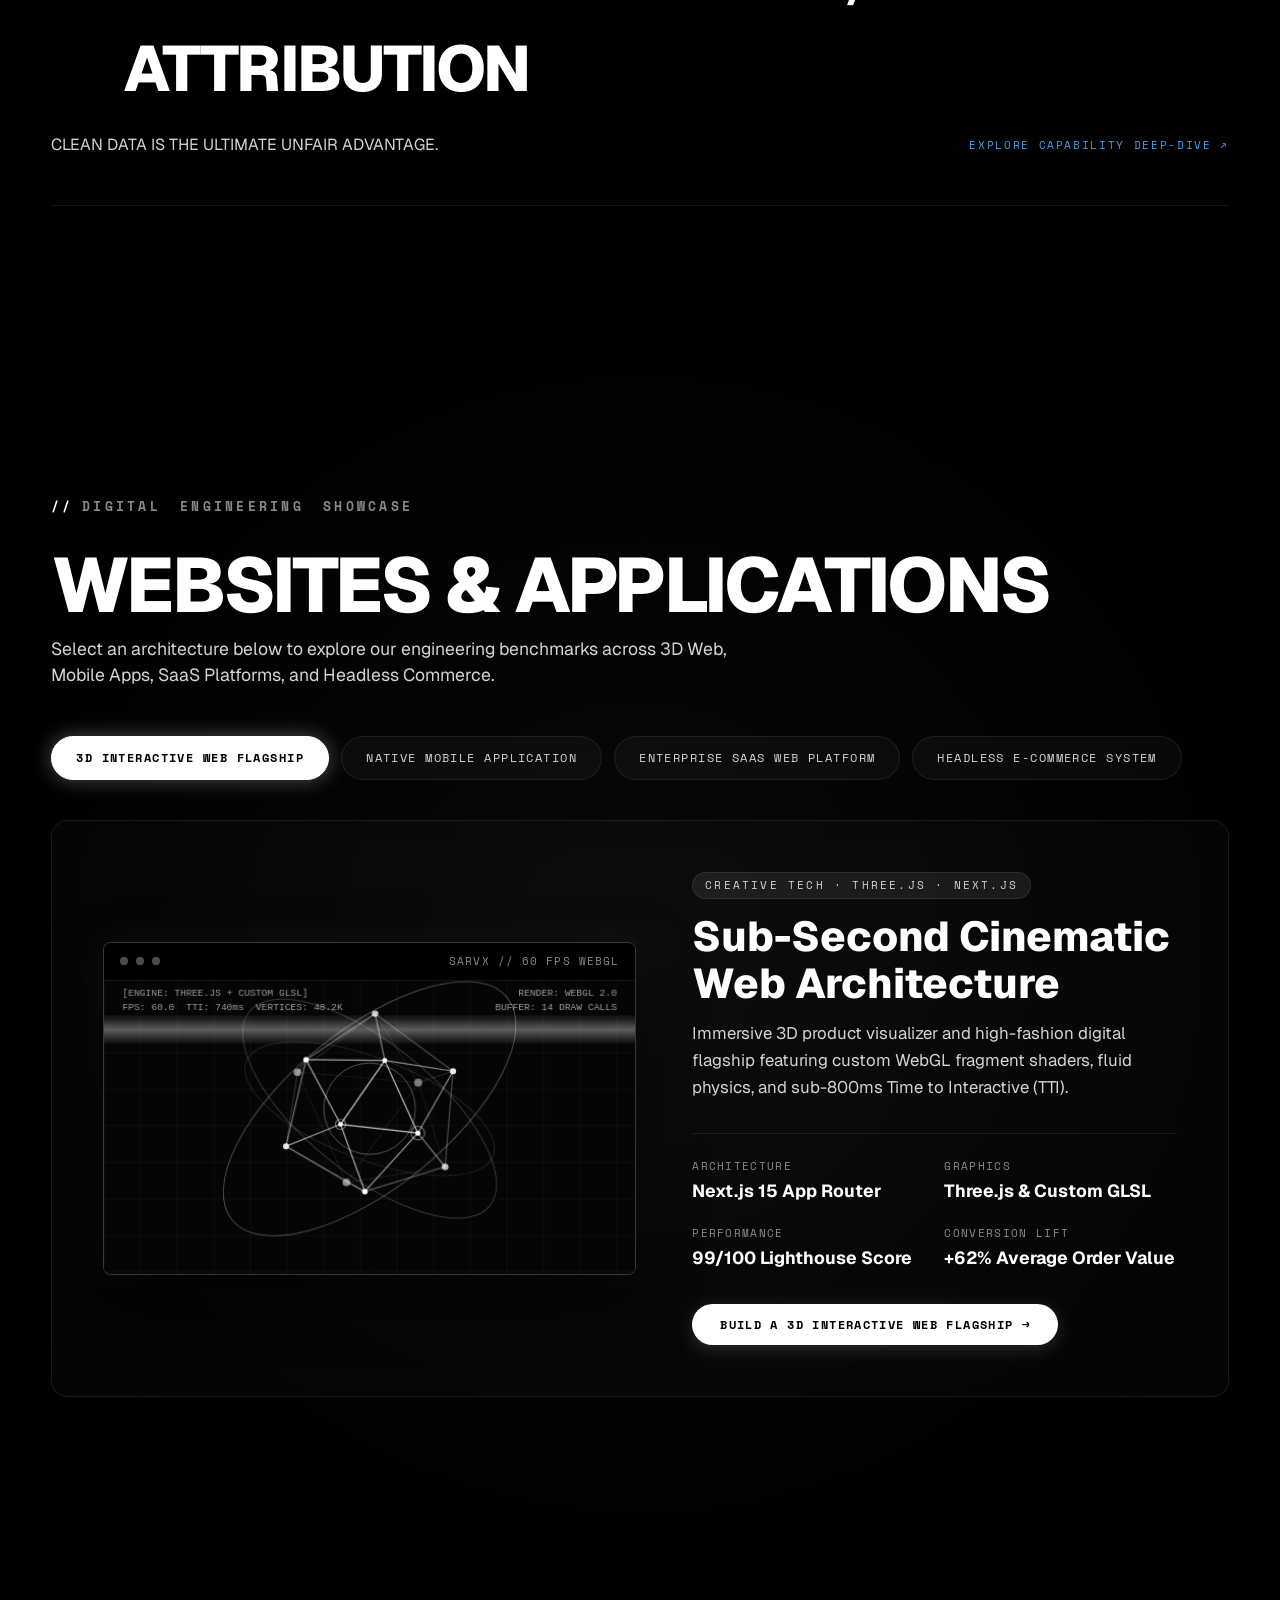
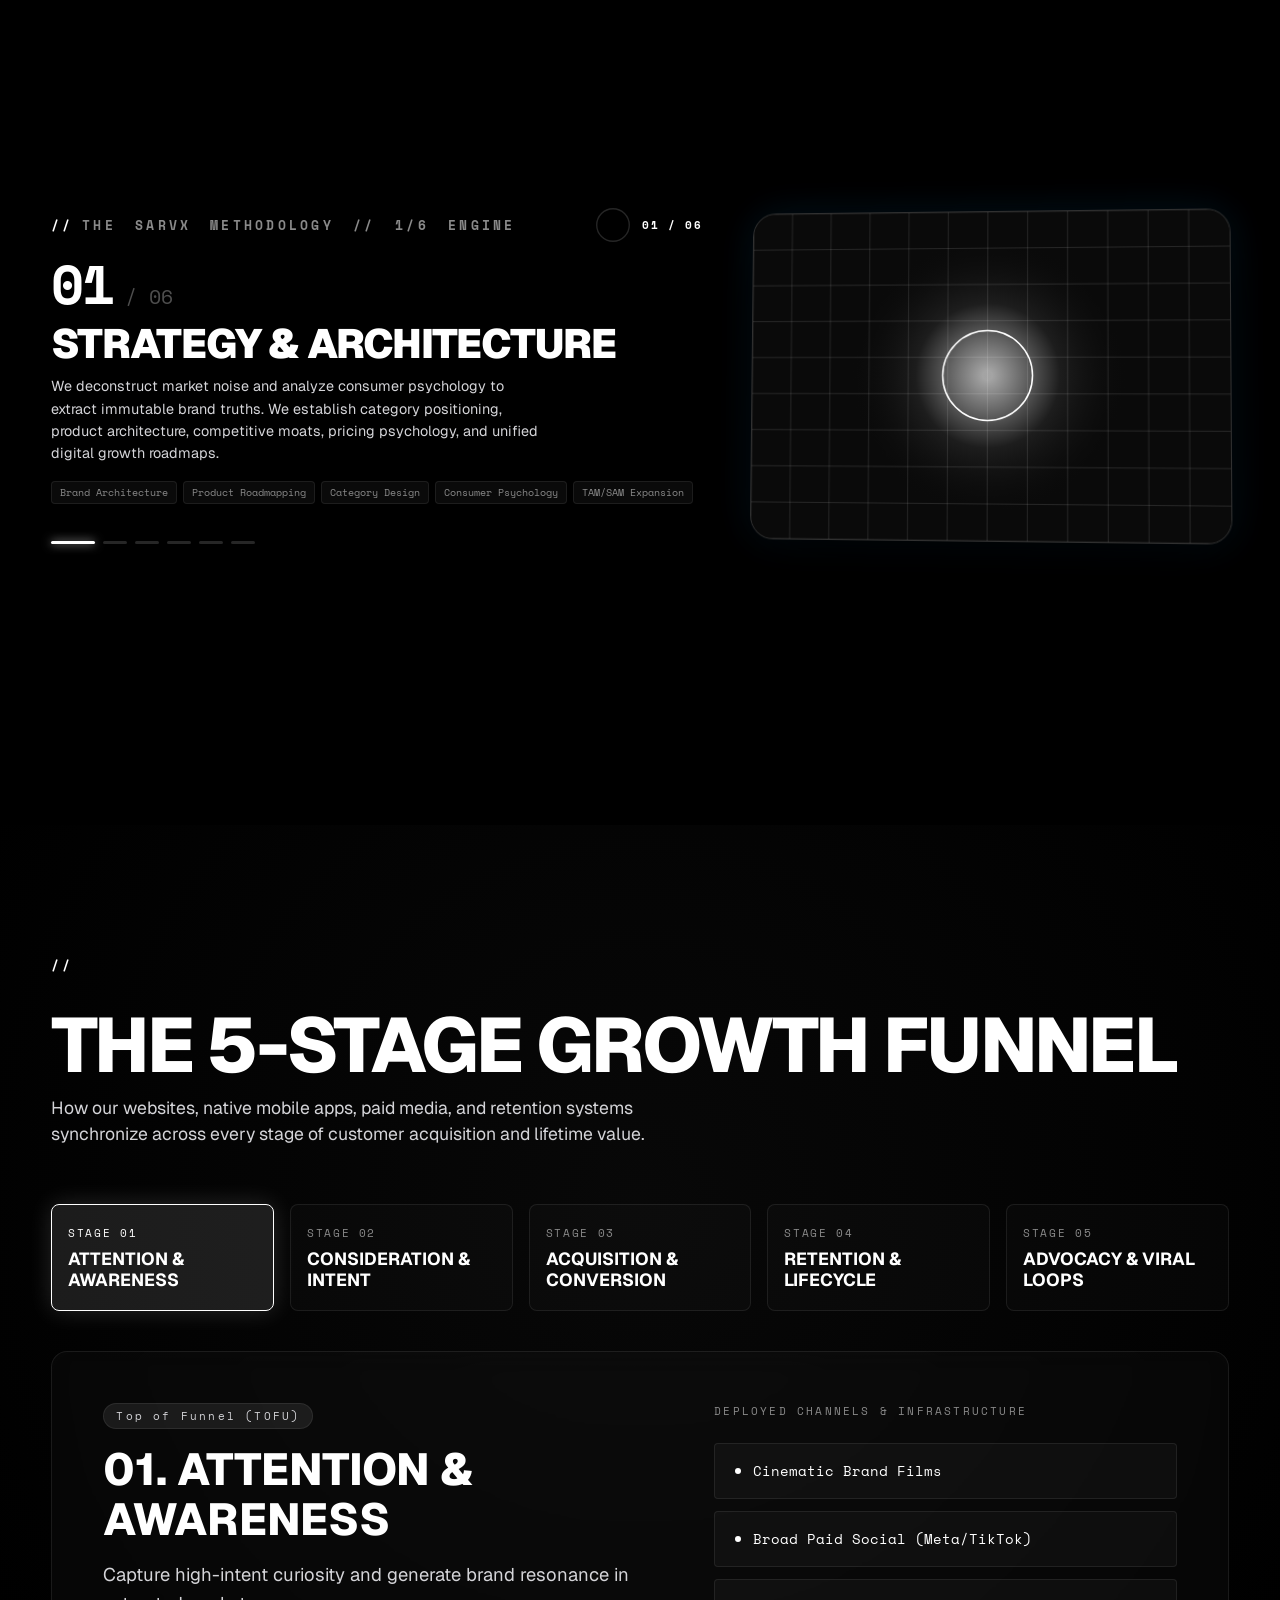
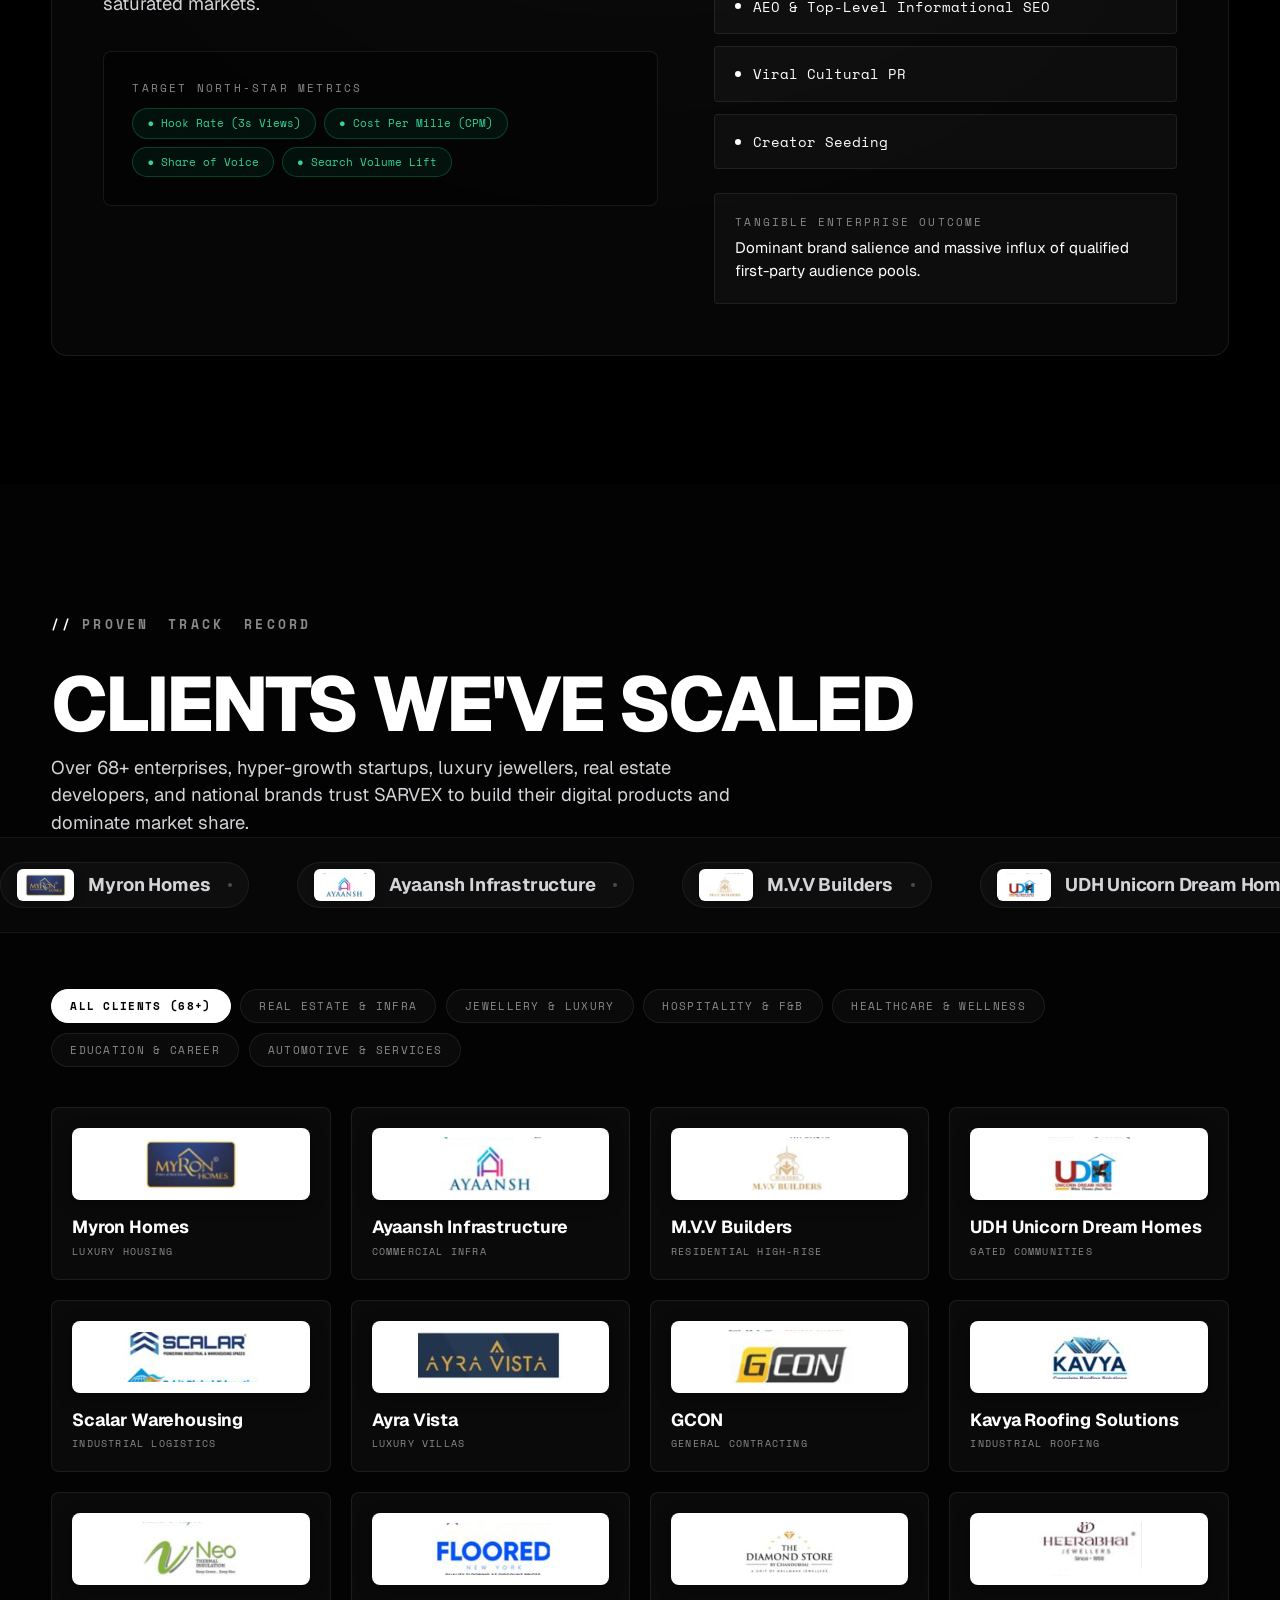
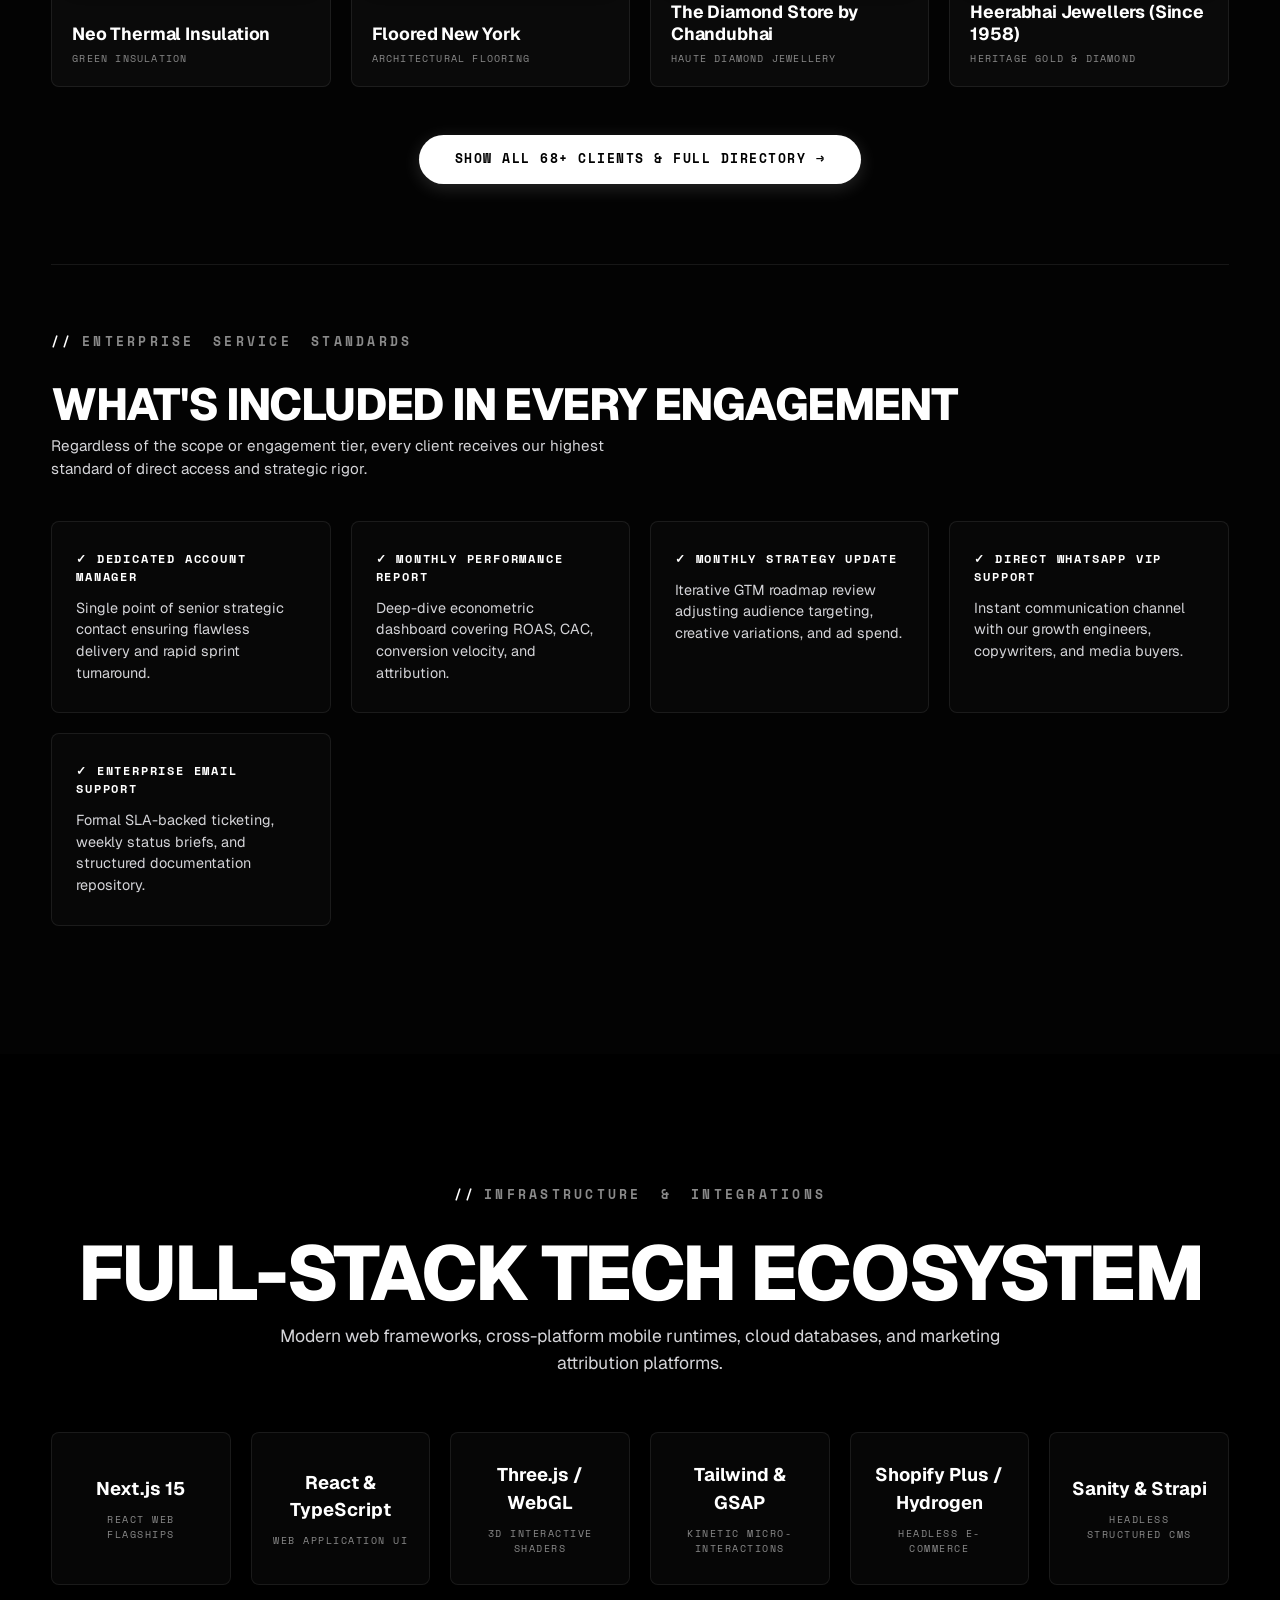
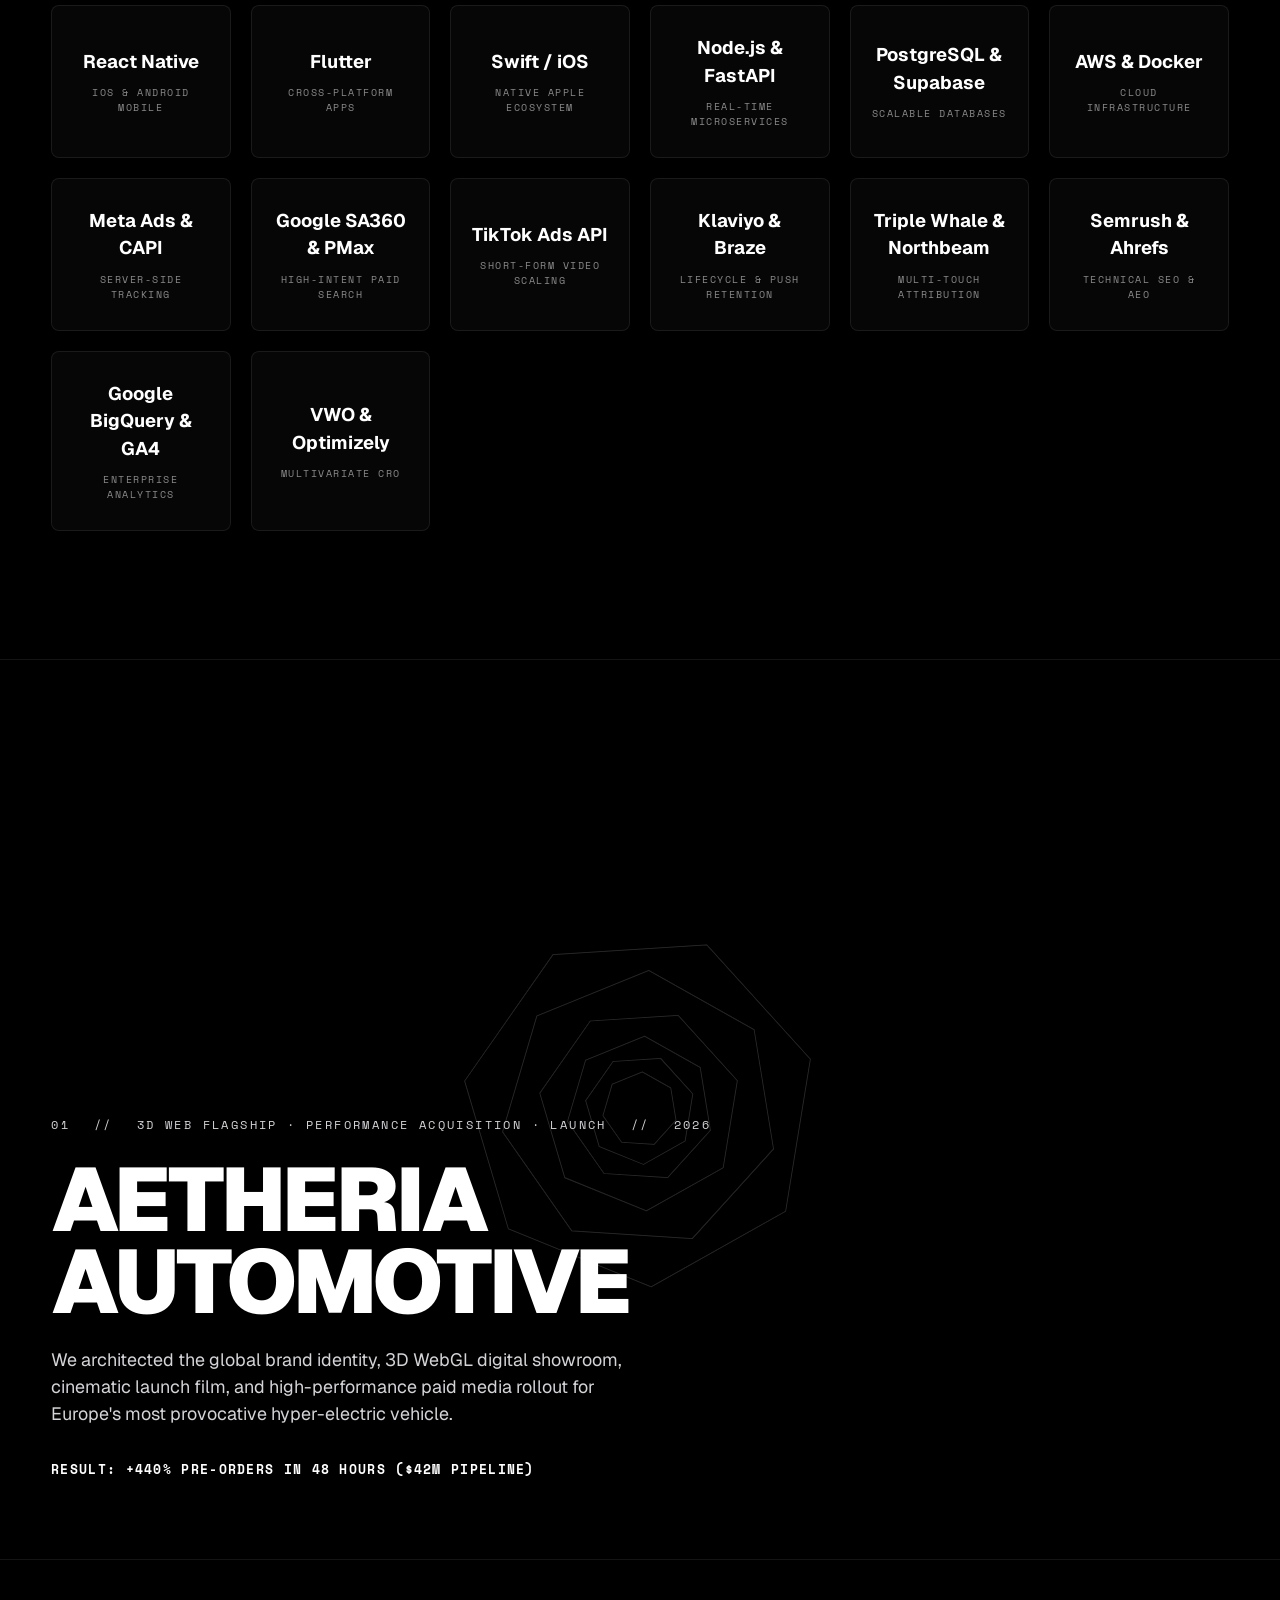
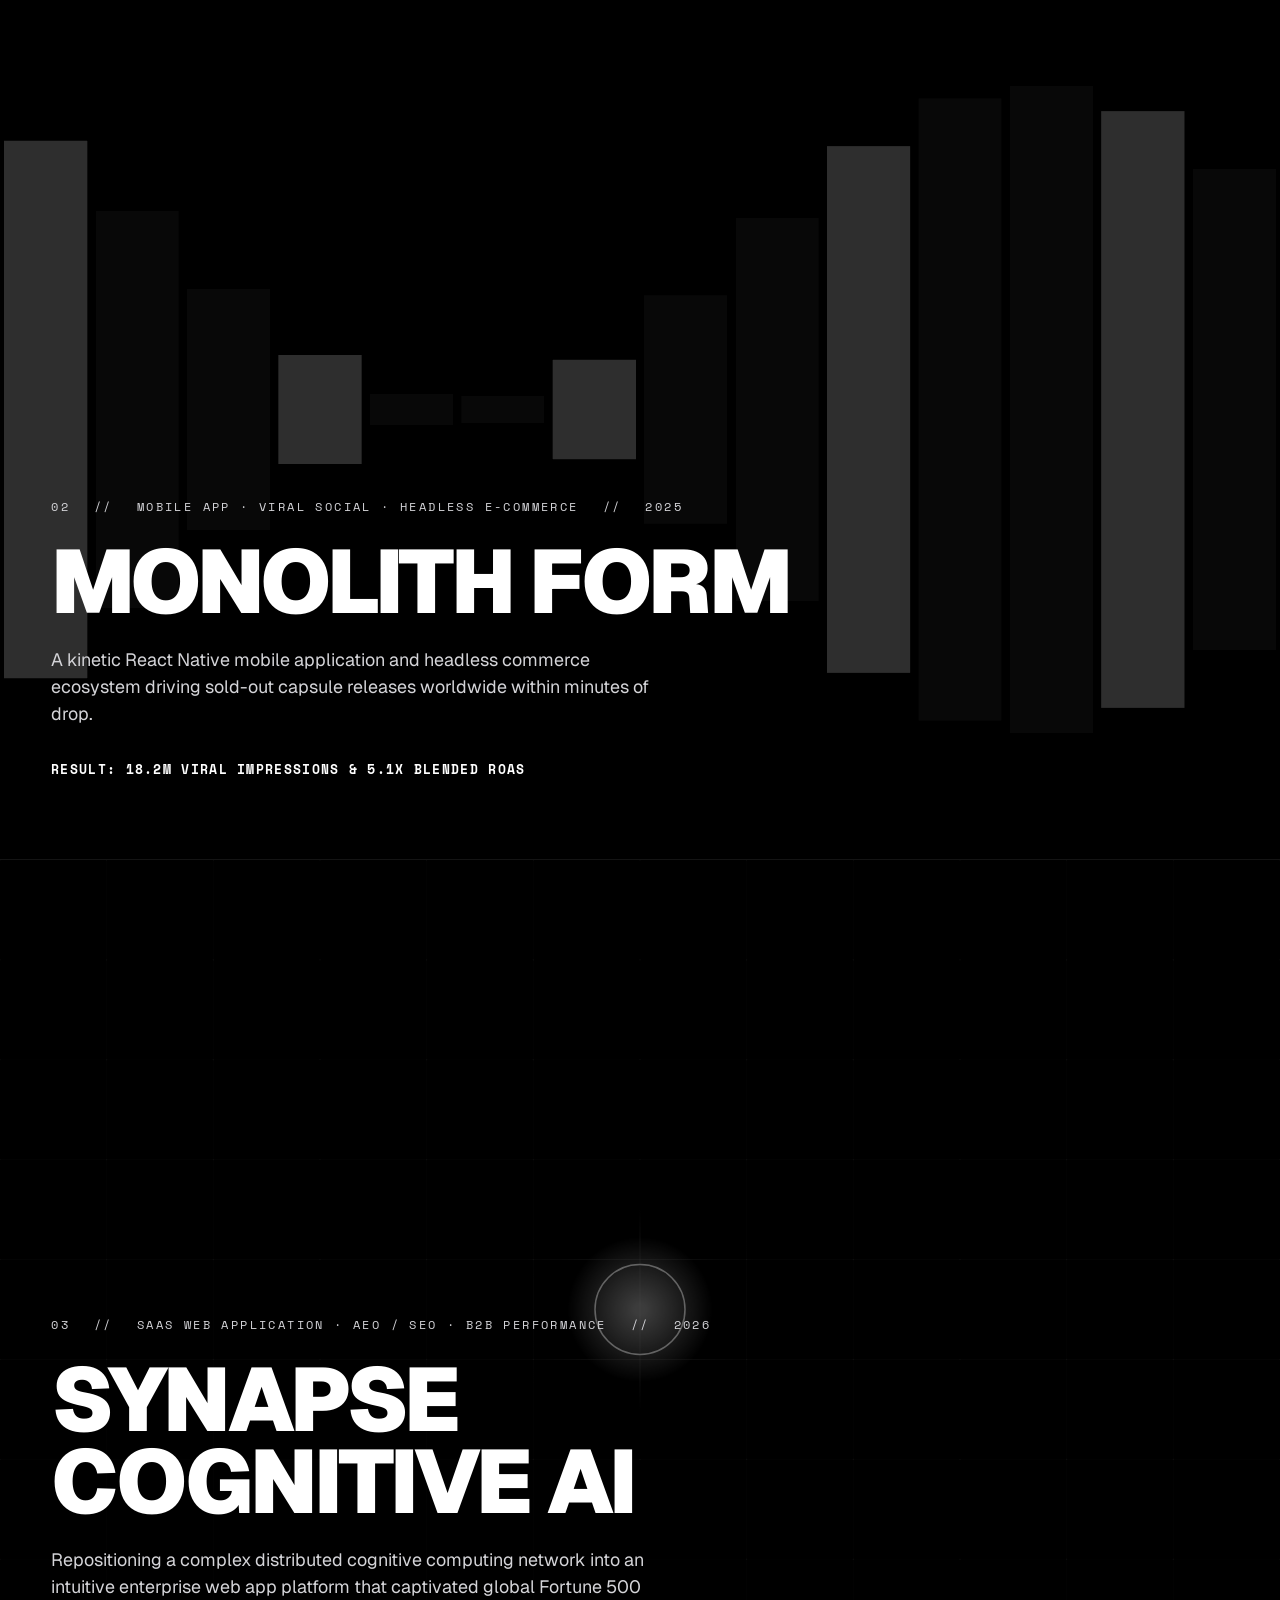
==== commit cd4b2e15: "feat: rebrand to SARVX TECH, add executive leadership section with Founder CEO and Co-Founder CTO" ====
--- a/index.html
+++ b/index.html
@@ -3,31 +3,31 @@
 <head>
   <meta charset="UTF-8">
   <meta name="viewport" content="width=device-width, initial-scale=1.0">
-  <title>SARVX.MEDIA — Websites, Mobile Applications, Digital Marketing & Growth</title>
+  <title>SARVX TECH — Websites, Mobile Applications, Digital Marketing & Growth</title>
   
   <!-- SEO & Social Metadata -->
-  <meta name="description" content="SARVX.MEDIA is a premier digital engineering and marketing agency. We design and build 3D WebGL Flagships, Native Mobile Apps (iOS & Android), SaaS Platforms, and scale brands through Performance Marketing, Technical SEO/AEO, and Compounding Lifecycle Retention.">
+  <meta name="description" content="SARVX TECH is a premier digital engineering and marketing agency. We design and build 3D WebGL Flagships, Native Mobile Apps (iOS & Android), SaaS Platforms, and scale brands through Performance Marketing, Technical SEO/AEO, and Compounding Lifecycle Retention.">
   <meta name="keywords" content="web development agency, mobile app development, iOS apps, Android apps, SaaS platform development, Next.js, Three.js 3D web, React Native, digital marketing agency, performance marketing, paid media, SEO, AEO, CRO, Klaviyo retention">
   <meta name="theme-color" content="#000000">
   
   <!-- Open Graph / Facebook -->
   <meta property="og:type" content="website">
-  <meta property="og:url" content="https://sarvx.media/">
-  <meta property="og:title" content="SARVX.MEDIA — Websites, Applications & Digital Marketing">
+  <meta property="og:url" content="https://sarvx.tech/">
+  <meta property="og:title" content="SARVX TECH — Websites, Applications & Digital Marketing">
   <meta property="og:description" content="Award-caliber 3D websites, iOS/Android mobile apps, SaaS platforms, and mathematical performance marketing engines.">
-  <meta property="og:image" content="https://images.unsplash.com/photo-1618005182384-a83a8bd57fbe?auto=format&fit=crop&w=1200&q=80">
+  <meta property="og:image" content="assets/sarvx_tech_logo.png">
 
   <!-- Twitter -->
   <meta name="twitter:card" content="summary_large_image">
-  <meta name="twitter:title" content="SARVX.MEDIA — Websites, Applications & Digital Marketing">
+  <meta name="twitter:title" content="SARVX TECH — Websites, Applications & Digital Marketing">
   <meta name="twitter:description" content="Custom Websites, Native Mobile Apps, SaaS Platforms & Full-Stack Digital Marketing.">
-  <meta name="twitter:image" content="https://images.unsplash.com/photo-1618005182384-a83a8bd57fbe?auto=format&fit=crop&w=1200&q=80">
+  <meta name="twitter:image" content="assets/sarvx_tech_logo.png">
 
   <!-- Stylesheets -->
   <link rel="stylesheet" href="css/tokens.css">
   <link rel="stylesheet" href="css/main.css">
   <link rel="stylesheet" href="css/sections.css">
-  <link rel="icon" href="data:image/svg+xml,<svg xmlns='http://www.w3.org/2000/svg' viewBox='0 0 100 100'><circle cx='50' cy='50' r='45' fill='%23FFFFFF'/></svg>">
+  <link rel="icon" type="image/png" href="assets/sarvx_tech_logo.png">
 </head>
 <body>
 
@@ -42,57 +42,13 @@
   </div>
   <div class="custom-cursor-follower"></div>
 
-  <!-- Cinematic Preloader with Elva Glowing Shadow Numerals -->
-  <div class="preloader" id="globalPreloader" aria-hidden="true" onclick="this.classList.add('completed')">
-    <div class="preloader-brand">
-      <div class="preloader-logo">SARVX.MEDIA</div>
-      <div class="preloader-tagline">WEBSITES × MOBILE APPS × DIGITAL MARKETING</div>
-    </div>
-    <div class="preloader-progress-wrap" style="position: relative; display: flex; align-items: center; justify-content: center;">
-      <div class="preloader-shadow-number" id="preloaderShadowNum">0%</div>
-      <div class="preloader-number" id="preloaderNum">0%</div>
-      <div class="preloader-bar-track">
-        <div class="preloader-bar-fill" id="preloaderFill"></div>
-      </div>
-    </div>
-  </div>
-
-  <script>
-    (function() {
-      var p = document.getElementById('globalPreloader');
-      var num = document.getElementById('preloaderNum');
-      var shadowNum = document.getElementById('preloaderShadowNum');
-      var fill = document.getElementById('preloaderFill');
-      var start = performance.now();
-      var dur = 750;
-      function tick(now) {
-        var progress = Math.min(1, (now - start) / dur);
-        var eased = 1 - Math.pow(1 - progress, 3);
-        var val = Math.round(eased * 100);
-        if (num) num.textContent = val + '%';
-        if (shadowNum) shadowNum.textContent = val + '%';
-        if (fill) fill.style.width = val + '%';
-        if (progress < 1) {
-          requestAnimationFrame(tick);
-        } else {
-          setTimeout(function() {
-            if (p) p.classList.add('completed');
-          }, 150);
-        }
-      }
-      requestAnimationFrame(tick);
-      // Failsafe auto-dismiss in 1.5s
-      setTimeout(function() {
-        if (p) p.classList.add('completed');
-      }, 1500);
-    })();
-  </script>
+
 
   <!-- Global Header & Minimal Navigation -->
   <header class="site-header" role="banner">
     <a href="#hero" class="brand-logo-link">
       <span class="brand-dot"></span>
-      <span>SARVX.MEDIA</span>
+      <span>SARVX TECH</span>
     </a>
 
     <nav class="nav-desktop" aria-label="Main Navigation">
@@ -101,6 +57,7 @@
       <a href="#clients" class="nav-link">CLIENTS</a>
       <a href="#work" class="nav-link">CASE STUDIES</a>
       <a href="#tech-stack" class="nav-link">TECH STACK</a>
+      <a href="#founder" class="nav-link">LEADERSHIP</a>
     </nav>
 
     <div class="header-actions">
@@ -149,10 +106,11 @@
       <a href="#clients" class="mobile-nav-link">CLIENTS</a>
       <a href="#work" class="mobile-nav-link">CASE STUDIES</a>
       <a href="#tech-stack" class="mobile-nav-link">TECH STACK</a>
+      <a href="#founder" class="mobile-nav-link">LEADERSHIP</a>
     </div>
     <div>
       <button class="magnetic-btn-huge open-contact-modal" style="width: 100%; justify-content: center;">START A PROJECT →</button>
-      <p style="font-family: var(--font-mono); font-size: 11px; color: var(--text-muted); margin-top: 1.5rem; text-align: center;">© 2026 SARVX.MEDIA</p>
+      <p style="font-family: var(--font-mono); font-size: 11px; color: var(--text-muted); margin-top: 1.5rem; text-align: center;">© 2026 SARVX TECH</p>
     </div>
   </div>
 
@@ -167,7 +125,7 @@
       </div>
 
       <div class="hero-content-wrapper">
-        <div class="hero-badge">SARVX.MEDIA // WEBSITES × MOBILE APPLICATIONS × DIGITAL MARKETING</div>
+        <div class="hero-badge">SARVX TECH // WEBSITES × MOBILE APPLICATIONS × DIGITAL MARKETING</div>
         
         <div class="hero-phrase-container">
           <!-- Phrase 0 -->
@@ -184,7 +142,7 @@
           </div>
           <!-- Phrase 3 -->
           <div class="hero-phrase">
-            <h2 class="display-title-huge hero-logo-phrase" style="letter-spacing: -0.04em; font-size: clamp(3.5rem, 13vw, 14.5rem);">SARVX.MEDIA</h2>
+            <h2 class="display-title-huge hero-logo-phrase" style="letter-spacing: -0.04em; font-size: clamp(3.5rem, 13vw, 14.5rem);">SARVX TECH</h2>
           </div>
         </div>
       </div>
@@ -227,14 +185,14 @@
           </div>
           <!-- Step 5 -->
           <div class="intro-statement" data-step="5">
-            <h2 class="display-title-huge hero-logo-phrase" style="letter-spacing: -0.04em;">SARVX.</h2>
+            <h2 class="display-title-huge hero-logo-phrase" style="letter-spacing: -0.04em;">SARVX TECH</h2>
           </div>
         </div>
       </div>
     </section>
 
     <!-- 3. EDITORIAL ABOUT SECTION (MULTI-SPEED PARALLAX) -->
-    <section id="about" class="section about-section" aria-label="About SARVX">
+    <section id="about" class="section about-section" aria-label="About SARVX TECH">
       <div class="about-grid">
         <div class="about-parallax-words">
           <div class="parallax-token">BUILD</div>
@@ -243,7 +201,7 @@
         </div>
         <div class="about-text-content">
           <div class="section-label">THE MANIFESTO</div>
-          <h2 class="about-lead">SARVX.MEDIA is a premier digital engineering and growth agency building custom 3D websites, native mobile applications, scalable SaaS platforms, and full-funnel digital marketing ecosystems.</h2>
+          <h2 class="about-lead">SARVX TECH is a premier digital engineering and growth agency building custom 3D websites, native mobile applications, scalable SaaS platforms, and full-funnel digital marketing ecosystems.</h2>
           <p class="about-subtext">We eliminate the boundary between bleeding-edge software engineering and mathematical marketing. Whether crafting an award-winning Next.js WebGL flagship, architecting a high-concurrency React Native mobile app, or deploying high-volume multi-channel paid media campaigns, we engineer digital products that capture attention and compound enterprise value.</p>
         </div>
       </div>
@@ -442,10 +400,10 @@
     </section>
 
     <!-- 13. WHY SARVX SECTION -->
-    <section class="why-sarvx-section" aria-label="Why SARVX">
+    <section class="why-sarvx-section" aria-label="Why SARVX TECH">
       <div style="max-width: var(--container-max); margin: 0 auto; width: 100%;">
         <div class="section-label">THE FOUNDATION</div>
-        <h2 class="display-title-large">WHY SARVX</h2>
+        <h2 class="display-title-large">WHY SARVX TECH</h2>
 
         <div class="pillars-grid">
           <!-- Dynamically populated from SARVX_DATA -->
@@ -453,7 +411,102 @@
       </div>
     </section>
 
-    <!-- 14. FINAL OUTRO SECTION (PINNED EMOTIONAL NARRATIVE — §25) -->
+    <!-- 14. FOUNDER & LEADERSHIP SECTION -->
+    <section id="founder" class="section founder-section" aria-label="Founder and Leadership" style="position: relative; background-color: #030303; padding: 7rem var(--container-padding);">
+      <div style="max-width: 1200px; margin: 0 auto; width: 100%;">
+        
+        <div style="margin-bottom: 4rem; text-align: left;">
+          <div class="section-label" style="letter-spacing: 0.2em; color: #FFC700;">// EXECUTIVE LEADERSHIP</div>
+          <h2 class="display-title-large" style="margin-top: 0.4rem; margin-bottom: 0.5rem; font-size: clamp(2rem, 4vw, 3.2rem);">THE MINDS BEHIND SARVX TECH</h2>
+        </div>
+
+        <!-- Leader 1: Bali Ratna Sekhar (Founder & CEO) -->
+        <div class="leadership-story-block" style="display: grid; grid-template-columns: 380px 1fr; gap: 4.5rem; align-items: center; margin-bottom: 5.5rem; padding-bottom: 5.5rem; border-bottom: 1px solid rgba(255, 255, 255, 0.08);">
+          <!-- Left Column: Large Portrait Photo -->
+          <div class="leadership-photo-wrap" style="width: 100%; max-width: 380px;">
+            <div class="leadership-photo-frame" style="width: 100%; height: 480px; border-radius: 20px; overflow: hidden; border: 1px solid rgba(255, 255, 255, 0.12); background: #0D0D0D; box-shadow: 0 25px 60px rgba(0, 0, 0, 0.8), 0 0 30px rgba(255, 199, 0, 0.08);">
+              <img src="assets/founder.png" alt="Bali Ratna Sekhar — Founder & CEO" class="leadership-photo-img" style="width: 100%; height: 100%; object-fit: cover; object-position: center top; display: block;">
+            </div>
+          </div>
+
+          <!-- Right Column: Editorial Title, Name, Role & Story -->
+          <div class="leadership-content-wrap" style="display: flex; flex-direction: column; align-items: flex-start; text-align: left; gap: 1.25rem;">
+            <div class="leadership-index-num" style="font-family: var(--font-display); font-size: 1.6rem; font-style: italic; color: #FFC700;">01</div>
+            
+            <h2 class="leadership-story-title" style="font-family: var(--font-display); font-size: clamp(2.2rem, 3.6vw, 3.4rem); font-weight: 800; line-height: 1.1; letter-spacing: -0.02em; text-transform: uppercase; color: #FFFFFF; margin: 0;">
+              THE VISION BEHIND SARVX TECH
+            </h2>
+
+            <div class="leadership-meta-bar" style="display: flex; flex-wrap: wrap; align-items: center; gap: 0.75rem; font-family: var(--font-mono); font-size: 12px; font-weight: 700; letter-spacing: 0.14em; text-transform: uppercase; color: #FFC700;">
+              <span>BALI RATNA SEKHAR</span>
+              <span class="dot-sep" style="color: rgba(255, 255, 255, 0.3);">·</span>
+              <span class="role-title" style="color: var(--text-silver); font-weight: 500;">FOUNDER & CHIEF EXECUTIVE OFFICER</span>
+            </div>
+
+            <blockquote class="leadership-lead-quote" style="font-family: var(--font-display); font-size: clamp(15px, 1.2vw, 17px); font-weight: 600; line-height: 1.55; color: #FFFFFF; margin: 0.25rem 0 0; padding-left: 1.25rem; border-left: 3px solid #FFC700; font-style: italic;">
+              "We don't just build websites or run ads. We engineer full-stack digital engines that command market attention and compound enterprise revenue."
+            </blockquote>
+
+            <p class="leadership-story-body" style="font-family: var(--font-body); font-size: 15px; line-height: 1.75; color: var(--text-silver); margin: 0; max-width: 65ch;">
+              What began with a passion for world-class digital craftsmanship has evolved under Bali Ratna Sekhar's leadership into SARVX TECH—an elite engineering and growth ecosystem. By converging cinematic 3D WebGL interfaces, native mobile applications, and algorithmic performance marketing, SARVX accelerates category leaders across luxury, technology, and healthcare.
+            </p>
+
+            <div class="leadership-tags-row" style="display: flex; flex-wrap: wrap; gap: 0.65rem; margin-top: 0.5rem;">
+              <span class="leadership-tag-item">✦ Executive Strategy</span>
+              <span class="leadership-tag-item">✦ 68+ Brands Scaled</span>
+              <span class="leadership-tag-item">✦ Enterprise Growth</span>
+            </div>
+          </div>
+        </div>
+
+        <!-- Leader 2: Sayed Javed Ahmed (Co-Founder & CTO) -->
+        <div class="leadership-story-block" style="display: grid; grid-template-columns: 380px 1fr; gap: 4.5rem; align-items: center;">
+          <!-- Left Column: Large Portrait Photo -->
+          <div class="leadership-photo-wrap" style="width: 100%; max-width: 380px;">
+            <div class="leadership-photo-frame" style="width: 100%; height: 480px; border-radius: 20px; overflow: hidden; border: 1px solid rgba(255, 255, 255, 0.12); background: #0D0D0D; box-shadow: 0 25px 60px rgba(0, 0, 0, 0.8), 0 0 30px rgba(0, 240, 255, 0.08);">
+              <img src="assets/co_founder.jpg" alt="Sayed Javed Ahmed — Co-Founder & CTO (Senior Developer)" class="leadership-photo-img" style="width: 100%; height: 100%; object-fit: cover; object-position: center top; display: block;">
+            </div>
+          </div>
+
+          <!-- Right Column: Editorial Title, Name, Role & Story -->
+          <div class="leadership-content-wrap" style="display: flex; flex-direction: column; align-items: flex-start; text-align: left; gap: 1.25rem;">
+            <div class="leadership-index-num" style="font-family: var(--font-display); font-size: 1.6rem; font-style: italic; color: #00F0FF;">02</div>
+            
+            <h2 class="leadership-story-title" style="font-family: var(--font-display); font-size: clamp(2.2rem, 3.6vw, 3.4rem); font-weight: 800; line-height: 1.1; letter-spacing: -0.02em; text-transform: uppercase; color: #FFFFFF; margin: 0;">
+              ENGINEERING & TECHNICAL ARCHITECTURE
+            </h2>
+
+            <div class="leadership-meta-bar" style="display: flex; flex-wrap: wrap; align-items: center; gap: 0.75rem; font-family: var(--font-mono); font-size: 12px; font-weight: 700; letter-spacing: 0.14em; text-transform: uppercase; color: #00F0FF;">
+              <span>SAYED JAVED AHMED</span>
+              <span class="dot-sep" style="color: rgba(255, 255, 255, 0.3);">·</span>
+              <span class="role-title" style="color: var(--text-silver); font-weight: 500;">CO-FOUNDER & CTO (SENIOR DEVELOPER)</span>
+            </div>
+
+            <blockquote class="leadership-lead-quote" style="font-family: var(--font-display); font-size: clamp(15px, 1.2vw, 17px); font-weight: 600; line-height: 1.55; color: #FFFFFF; margin: 0.25rem 0 0; padding-left: 1.25rem; border-left: 3px solid #00F0FF; font-style: italic;">
+              "Architecting high-performance digital systems with precision engineering, modern 3D WebGL interfaces, and scalable infrastructure built for speed."
+            </blockquote>
+
+            <p class="leadership-story-body" style="font-family: var(--font-body); font-size: 15px; line-height: 1.75; color: var(--text-silver); margin: 0; max-width: 65ch;">
+              Steering the technology stack, software architecture, and engineering infrastructure at SARVX TECH. Sayed Javed Ahmed brings senior full-stack mastery to translate complex mathematical logic, high-concurrency systems, and real-time GPU shaders into flawless, production-grade applications that withstand enterprise scale.
+            </p>
+
+            <div class="leadership-tags-row" style="display: flex; flex-wrap: wrap; gap: 0.65rem; margin-top: 0.5rem;">
+              <span class="leadership-tag-item">✦ Full-Stack Architecture</span>
+              <span class="leadership-tag-item">✦ Senior Software Development</span>
+              <span class="leadership-tag-item">✦ WebGL & Cloud Systems</span>
+            </div>
+          </div>
+        </div>
+
+        <div style="margin-top: 4rem; text-align: center;">
+          <button class="nav-cta-btn open-contact-modal" style="padding: 16px 36px; font-size: 13px; display: inline-flex;">
+            <span>START A PROJECT WITH OUR LEADERSHIP →</span>
+          </button>
+        </div>
+      </div>
+    </section>
+
+    <!-- 15. FINAL OUTRO SECTION (PINNED EMOTIONAL NARRATIVE — §25) -->
     <section class="section emotional-section pinned-outro-section" aria-label="Cinematic Outro">
       <div class="outro-content-wrapper" style="max-width: 1200px; margin: 0 auto; width: 100%; text-align: center;">
         <div class="section-label">THE CONCLUSION</div>
@@ -497,7 +550,7 @@
     <div style="max-width: var(--container-max); margin: 0 auto; width: 100%;">
       <div class="footer-top-grid">
         <div class="footer-brand-col">
-          <div class="footer-logo">SARVX.MEDIA</div>
+          <div class="footer-logo">SARVX TECH</div>
           <p class="footer-tagline">A premier full-stack digital engineering and growth agency crafting 3D websites, native mobile applications, scalable SaaS platforms, and mathematical performance marketing engines that move culture and compound revenue.</p>
         </div>
 
@@ -511,6 +564,7 @@
             <a href="clients.html" class="footer-link">Client Directory (68+)</a>
             <a href="#work" class="footer-link">Case Studies</a>
             <a href="#tech-stack" class="footer-link">Tech Stack</a>
+            <a href="#founder" class="footer-link">Leadership</a>
           </div>
         </div>
 
@@ -534,13 +588,13 @@
             <a href="https://instagram.com" target="_blank" rel="noopener noreferrer" class="footer-link">Instagram ↗</a>
             <a href="https://linkedin.com" target="_blank" rel="noopener noreferrer" class="footer-link">LinkedIn ↗</a>
             <a href="https://twitter.com" target="_blank" rel="noopener noreferrer" class="footer-link">X / Twitter ↗</a>
-            <a href="mailto:build@sarvx.media" class="footer-link open-contact-modal">build@sarvx.media ↗</a>
+            <a href="mailto:build@sarvx.tech" class="footer-link open-contact-modal">build@sarvx.tech ↗</a>
           </div>
         </div>
       </div>
 
       <div class="footer-bottom-row">
-        <div>© 2026 SARVX.MEDIA — ALL RIGHTS RESERVED</div>
+        <div>© 2026 SARVX TECH — ALL RIGHTS RESERVED</div>
         <div id="footerUtcTime">00:00:00 UTC · NY · LDN · TYO · SGP</div>
       </div>
     </div>
--- a/css/tokens.css
+++ b/css/tokens.css
@@ -1,6 +1,5 @@
 /* ==========================================================================
-   SARVX.MEDIA — DESIGN TOKENS & SYSTEM VARIABLES
-   Cinematic Editorial Dark Visual Architecture
+   SARVX TECH — DESIGN TOKENS & SYSTEM VARIABLES
    ========================================================================== */
 
 :root {
--- a/css/main.css
+++ b/css/main.css
@@ -1,5 +1,5 @@
 /* ==========================================================================
-   SARVX.MEDIA — GLOBAL STYLES, CURSOR, LOADER & OVERLAYS
+   SARVX TECH — GLOBAL STYLES, CURSOR, LOADER & OVERLAYS
    ========================================================================== */
 
 @import url('https://fonts.googleapis.com/css2?family=Geist:wght@200;300;400;500;600;700;800;900&family=Space+Grotesk:wght@300;400;500;600;700&family=Space+Mono:ital,wght@0,400;0,700;1,400&display=swap');
@@ -175,107 +175,7 @@
   }
 }
 
-/* --- Interactive Preloader Screen --- */
-.preloader {
-  position: fixed;
-  inset: 0;
-  background-color: #000000;
-  z-index: 10000;
-  display: flex;
-  flex-direction: column;
-  align-items: center;
-  justify-content: center;
-  color: #FFFFFF;
-  overflow: hidden;
-  transition: clip-path 1.1s cubic-bezier(0.85, 0, 0.15, 1);
-  clip-path: inset(0 0 0 0);
-}
-
-.preloader.completed {
-  clip-path: inset(0 0 100% 0);
-  pointer-events: none;
-}
-
-.preloader-brand {
-  display: flex;
-  flex-direction: column;
-  align-items: center;
-  gap: 1.5rem;
-}
-
-.preloader-logo {
-  font-family: var(--font-display);
-  font-size: clamp(2rem, 6vw, 4.5rem);
-  font-weight: 800;
-  letter-spacing: -0.04em;
-  text-transform: uppercase;
-  color: #FFFFFF;
-  opacity: 1;
-  transform: translateY(0);
-  transition: transform 0.4s var(--ease-cinematic), opacity 0.4s ease;
-}
-
-.preloader-tagline {
-  font-family: var(--font-mono);
-  font-size: 12px;
-  letter-spacing: 0.3em;
-  color: var(--text-muted);
-  text-transform: uppercase;
-  opacity: 0.8;
-  transition: opacity 0.4s ease;
-}
-
-.preloader-progress-wrap {
-  margin-top: 3rem;
-  display: flex;
-  flex-direction: column;
-  align-items: center;
-  gap: 0.75rem;
-  width: min(320px, 80vw);
-}
-
-.preloader-number {
-  font-family: var(--font-mono);
-  font-size: clamp(1.2rem, 3vw, 2rem);
-  font-weight: 500;
-  color: var(--text-silver);
-  letter-spacing: -0.02em;
-  position: relative;
-  z-index: 2;
-}
-
-.preloader-shadow-number {
-  position: absolute;
-  font-family: var(--font-display);
-  font-size: clamp(4rem, 14vw, 12rem);
-  font-weight: 800;
-  color: #333333;
-  filter: blur(20px);
-  opacity: 0.7;
-  z-index: 1;
-  pointer-events: none;
-  transform: scale(1.1);
-  letter-spacing: -0.04em;
-  user-select: none;
-}
-
-.preloader-bar-track {
-  width: 100%;
-  height: 2px;
-  background: rgba(255, 255, 255, 0.12);
-  border-radius: var(--radius-full);
-  overflow: hidden;
-  position: relative;
-  z-index: 2;
-}
-
-.preloader-bar-fill {
-  width: 0%;
-  height: 100%;
-  background: #FFFFFF;
-  transition: width 0.08s linear;
-  box-shadow: 0 0 12px rgba(255, 255, 255, 0.8);
-}
+
 
 /* --- Elva Labs Kinetic Liquid Text Blur Tokens --- */
 .elva-token {
@@ -427,10 +327,11 @@
   border-bottom: 1px solid rgba(255, 255, 255, 0.06);
 }
 
-.brand-logo-link {
-  display: flex;
-  align-items: center;
-  gap: 0.6rem;
+.brand-logo-link,
+.brand-logo {
+  display: inline-flex;
+  align-items: center;
+  gap: 0.65rem;
   font-family: var(--font-display);
   font-size: 1.25rem;
   font-weight: 800;
@@ -438,14 +339,16 @@
   color: var(--text-primary);
   text-transform: uppercase;
   z-index: 2;
+  text-decoration: none;
+  white-space: nowrap;
 }
 
 .brand-dot {
   width: 6px;
   height: 6px;
   border-radius: 50%;
-  background-color: #FFFFFF;
-  box-shadow: 0 0 8px rgba(255, 255, 255, 0.8);
+  background-color: #FFC700;
+  box-shadow: 0 0 8px rgba(255, 199, 0, 0.8);
   animation: pulseDot 2.4s infinite ease-in-out;
 }
 
--- a/css/sections.css
+++ b/css/sections.css
@@ -1,5 +1,5 @@
 /* ==========================================================================
-   SARVX.MEDIA — CINEMATIC SECTIONS ARCHITECTURE
+   SARVX TECH — CINEMATIC SECTIONS ARCHITECTURE
    ========================================================================== */
 
 /* --- Common Section & Typography Utilities --- */
@@ -3063,5 +3063,183 @@
   }
 }
 
-
-
+/* --- FOUNDERS & EXECUTIVE LEADERSHIP EDITORIAL SECTION --- */
+.founder-section {
+  position: relative;
+  background-color: #030303;
+  padding: 7rem var(--container-padding);
+  border-top: 1px solid rgba(255, 255, 255, 0.08);
+  border-bottom: 1px solid rgba(255, 255, 255, 0.08);
+}
+
+.leadership-story-block {
+  display: grid;
+  grid-template-columns: 380px 1fr;
+  gap: 4.5rem;
+  align-items: center;
+  margin-bottom: 6rem;
+  padding-bottom: 5rem;
+  border-bottom: 1px solid rgba(255, 255, 255, 0.07);
+}
+
+.leadership-story-block:last-child {
+  margin-bottom: 0;
+  padding-bottom: 0;
+  border-bottom: none;
+}
+
+.leadership-photo-wrap {
+  position: relative;
+  width: 100%;
+  max-width: 380px;
+}
+
+.leadership-photo-frame {
+  position: relative;
+  width: 100%;
+  height: 480px;
+  border-radius: 20px;
+  overflow: hidden;
+  border: 1px solid rgba(255, 255, 255, 0.12);
+  background: #0D0D0D;
+  box-shadow: 0 25px 60px rgba(0, 0, 0, 0.8), 0 0 30px rgba(255, 199, 0, 0.08);
+  transition: transform 0.5s var(--ease-cinematic), border-color 0.4s ease, box-shadow 0.4s ease;
+}
+
+.leadership-story-block:hover .leadership-photo-frame {
+  transform: translateY(-6px);
+  border-color: rgba(255, 199, 0, 0.5);
+  box-shadow: 0 30px 80px rgba(0, 0, 0, 0.9), 0 0 40px rgba(255, 199, 0, 0.18);
+}
+
+.leadership-photo-img {
+  width: 100% !important;
+  height: 100% !important;
+  object-fit: cover !important;
+  object-position: center top !important;
+  display: block;
+  transition: transform 0.6s var(--ease-cinematic);
+}
+
+.leadership-story-block:hover .leadership-photo-img {
+  transform: scale(1.03);
+}
+
+.leadership-content-wrap {
+  display: flex;
+  flex-direction: column;
+  align-items: flex-start;
+  text-align: left;
+  gap: 1.25rem;
+}
+
+.leadership-index-num {
+  font-family: var(--font-display);
+  font-size: 1.6rem;
+  font-style: italic;
+  font-weight: 400;
+  color: #FFC700;
+  letter-spacing: 0.05em;
+  opacity: 0.9;
+}
+
+.leadership-story-title {
+  font-family: var(--font-display);
+  font-size: clamp(2.2rem, 3.8vw, 3.4rem);
+  font-weight: 800;
+  line-height: 1.1;
+  letter-spacing: -0.02em;
+  text-transform: uppercase;
+  color: #FFFFFF;
+  margin: 0;
+}
+
+.leadership-meta-bar {
+  display: flex;
+  flex-wrap: wrap;
+  align-items: center;
+  gap: 0.75rem;
+  font-family: var(--font-mono);
+  font-size: 11.5px;
+  font-weight: 700;
+  letter-spacing: 0.14em;
+  text-transform: uppercase;
+  color: #FFC700;
+}
+
+.leadership-meta-bar .dot-sep {
+  color: rgba(255, 255, 255, 0.3);
+}
+
+.leadership-meta-bar .role-title {
+  color: var(--text-silver);
+  font-weight: 500;
+}
+
+.leadership-lead-quote {
+  font-family: var(--font-display);
+  font-size: clamp(15px, 1.3vw, 17px);
+  font-weight: 600;
+  line-height: 1.55;
+  color: #FFFFFF;
+  margin: 0.25rem 0 0;
+  padding-left: 1.25rem;
+  border-left: 3px solid #FFC700;
+  font-style: italic;
+}
+
+.leadership-story-body {
+  font-family: var(--font-body);
+  font-size: 15px;
+  line-height: 1.75;
+  color: var(--text-silver);
+  margin: 0;
+  max-width: 65ch;
+}
+
+.leadership-tags-row {
+  display: flex;
+  flex-wrap: wrap;
+  gap: 0.65rem;
+  margin-top: 0.5rem;
+}
+
+.leadership-tag-item {
+  font-family: var(--font-mono);
+  font-size: 11px;
+  letter-spacing: 0.1em;
+  text-transform: uppercase;
+  color: var(--text-silver);
+  background: rgba(255, 255, 255, 0.04);
+  border: 1px solid rgba(255, 255, 255, 0.1);
+  border-radius: var(--radius-full);
+  padding: 5px 14px;
+}
+
+@media (max-width: 1024px) {
+  .leadership-story-block {
+    grid-template-columns: 320px 1fr;
+    gap: 3rem;
+  }
+  .leadership-photo-frame {
+    height: 420px;
+  }
+}
+
+@media (max-width: 820px) {
+  .leadership-story-block {
+    grid-template-columns: 1fr;
+    gap: 2.5rem;
+    text-align: left;
+  }
+  .leadership-photo-wrap {
+    max-width: 360px;
+    margin: 0 auto;
+  }
+  .leadership-photo-frame {
+    height: 440px;
+  }
+}
+
+
+
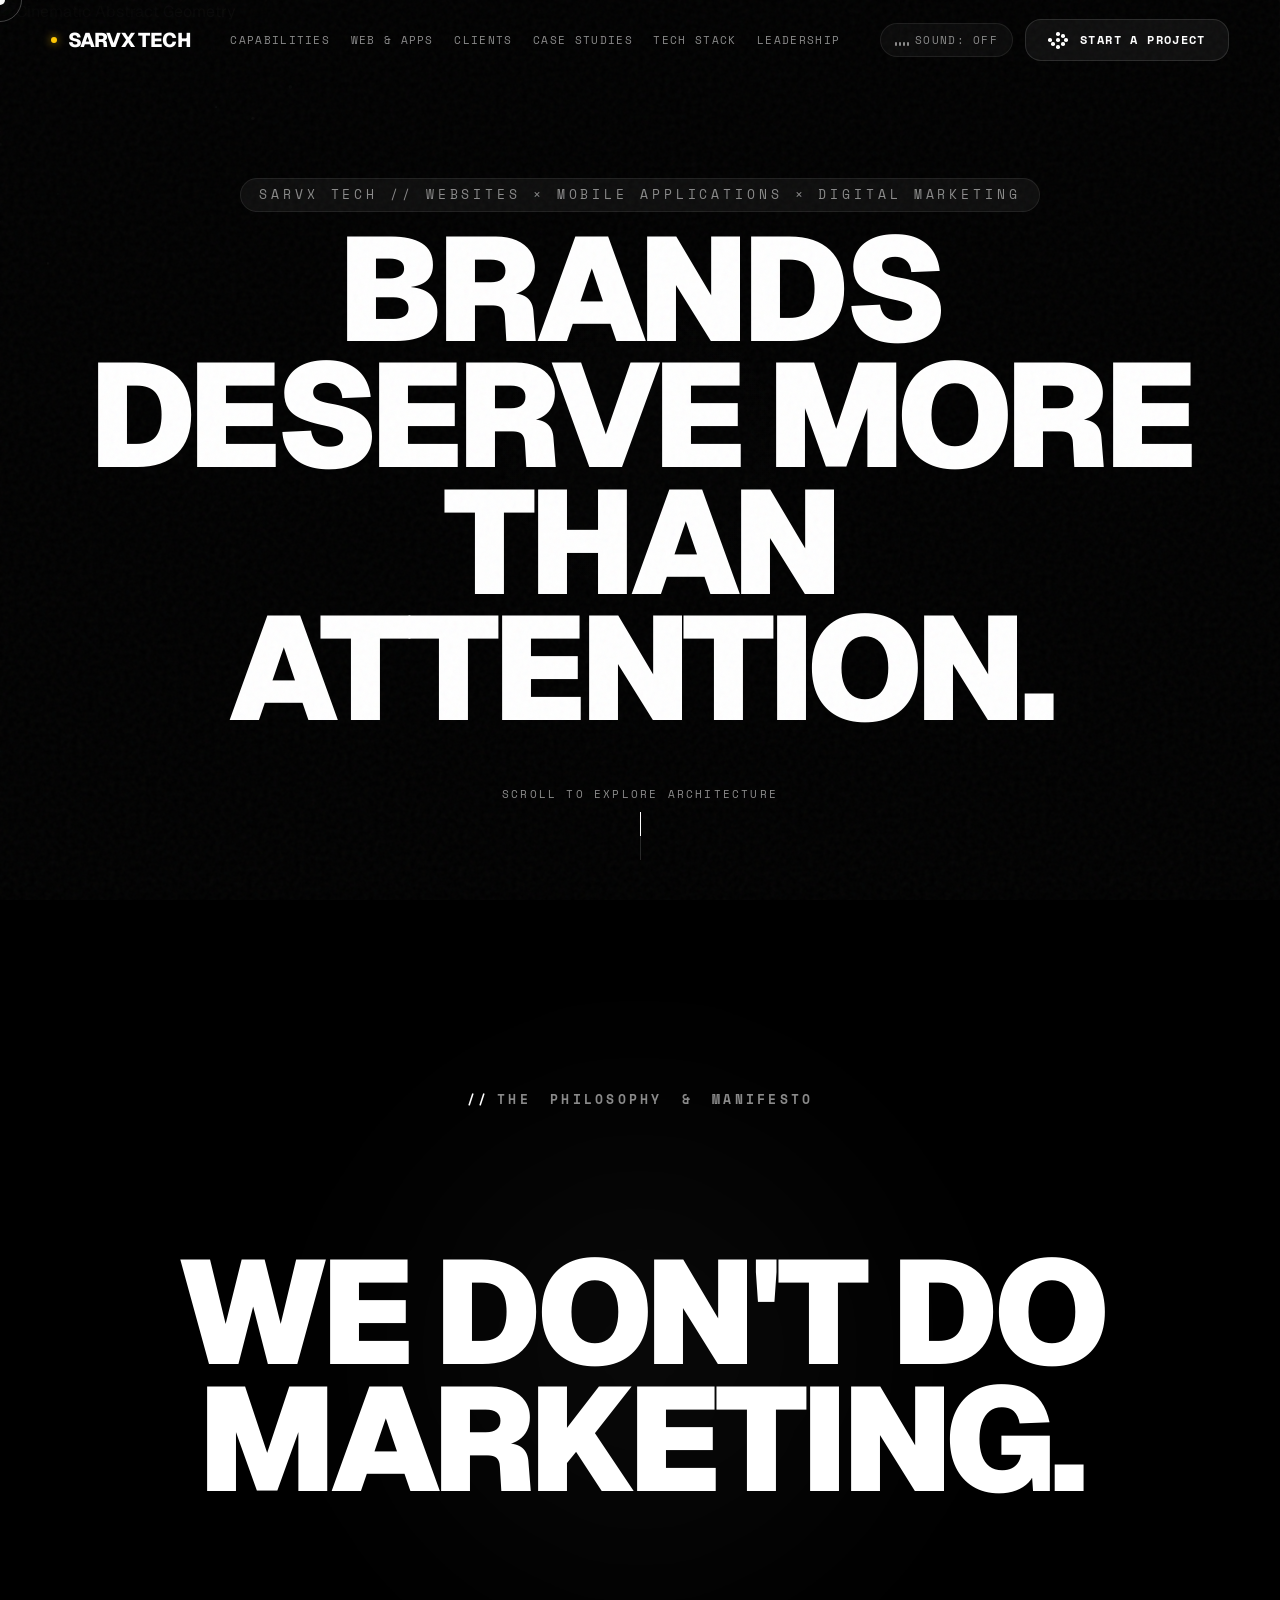
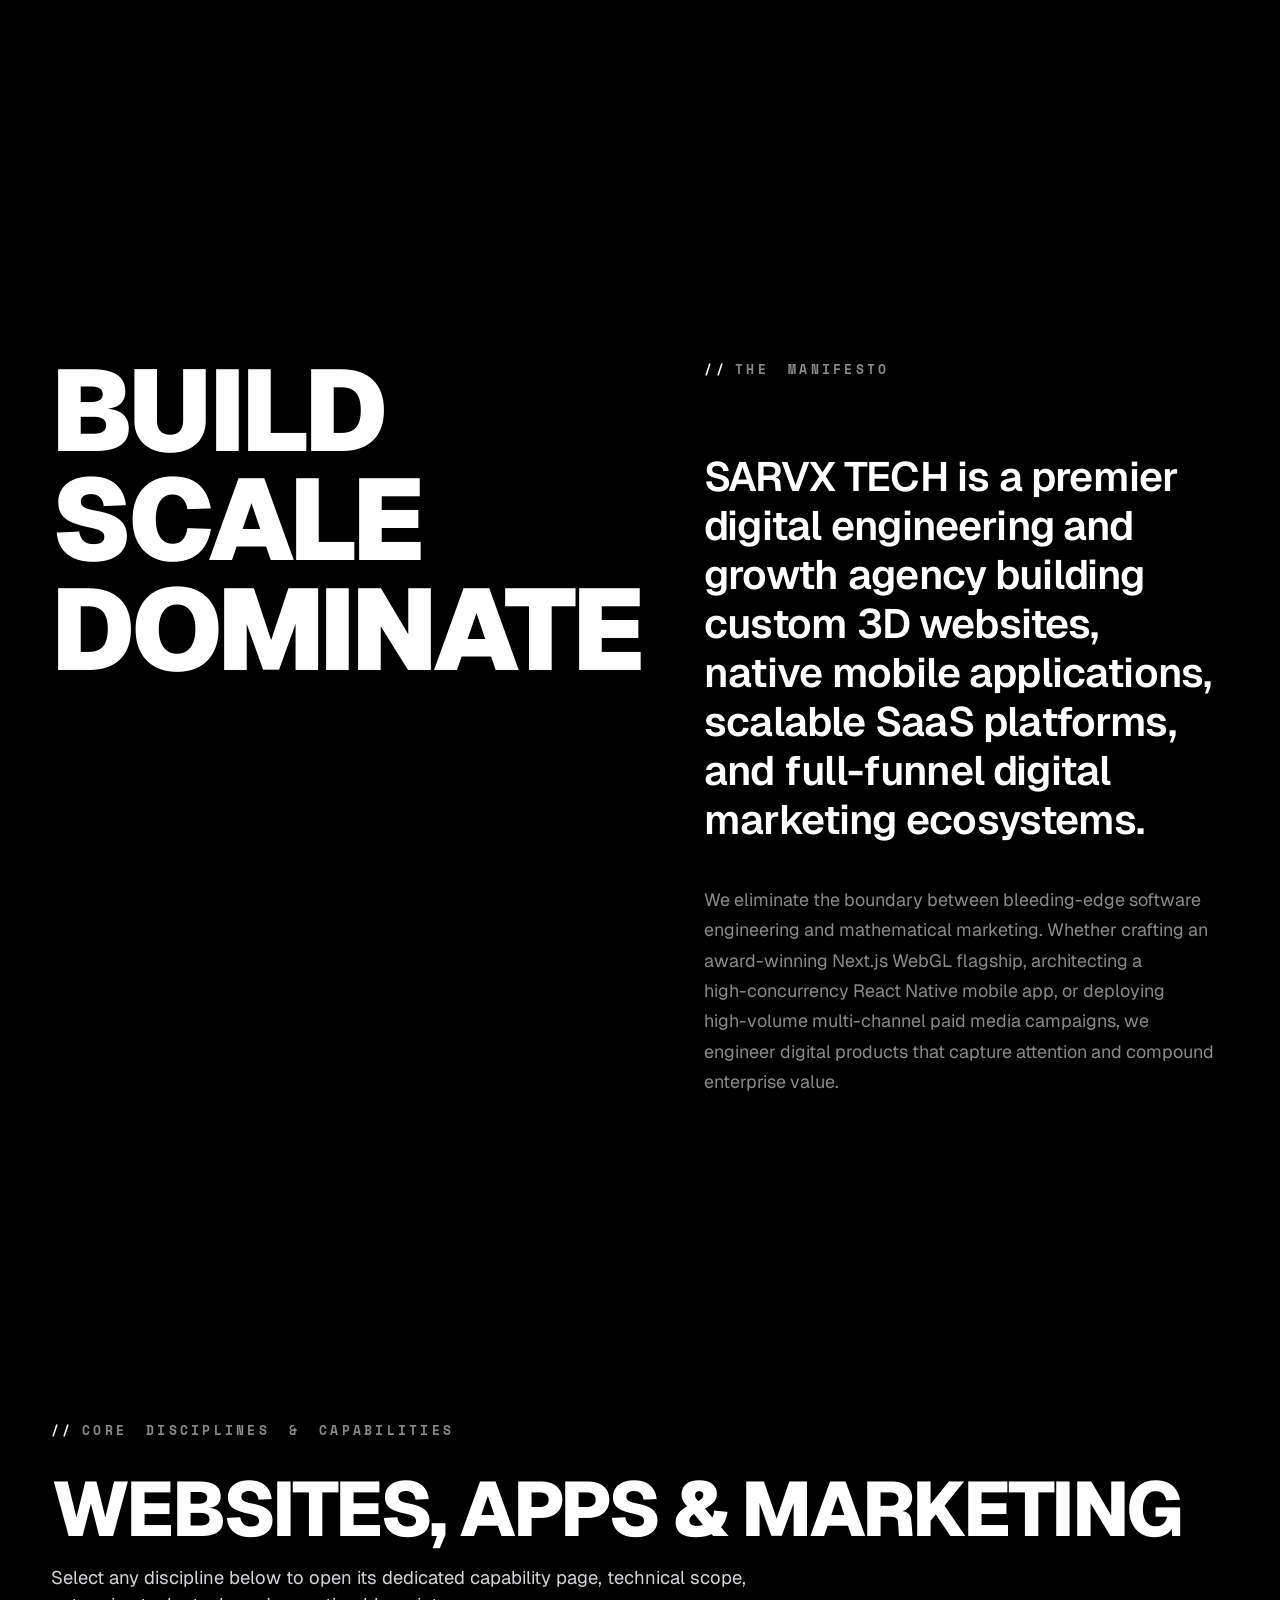
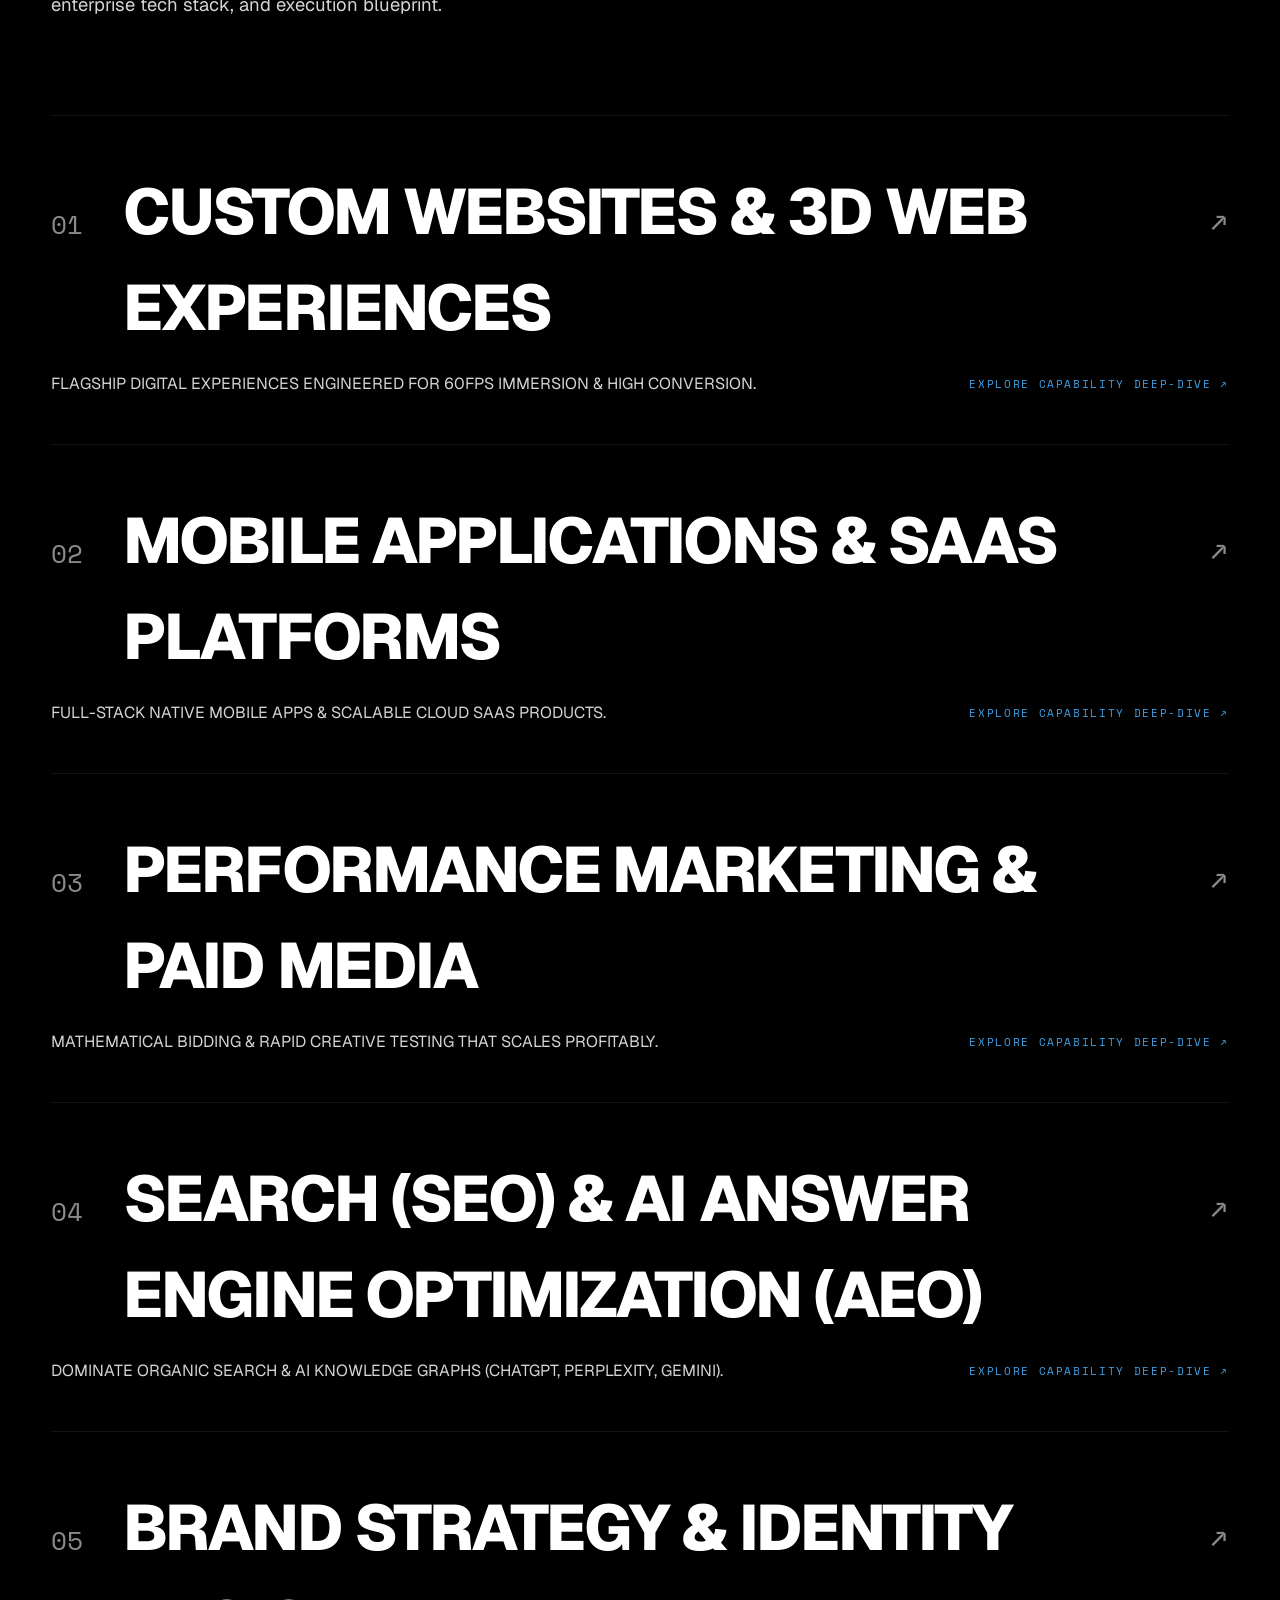
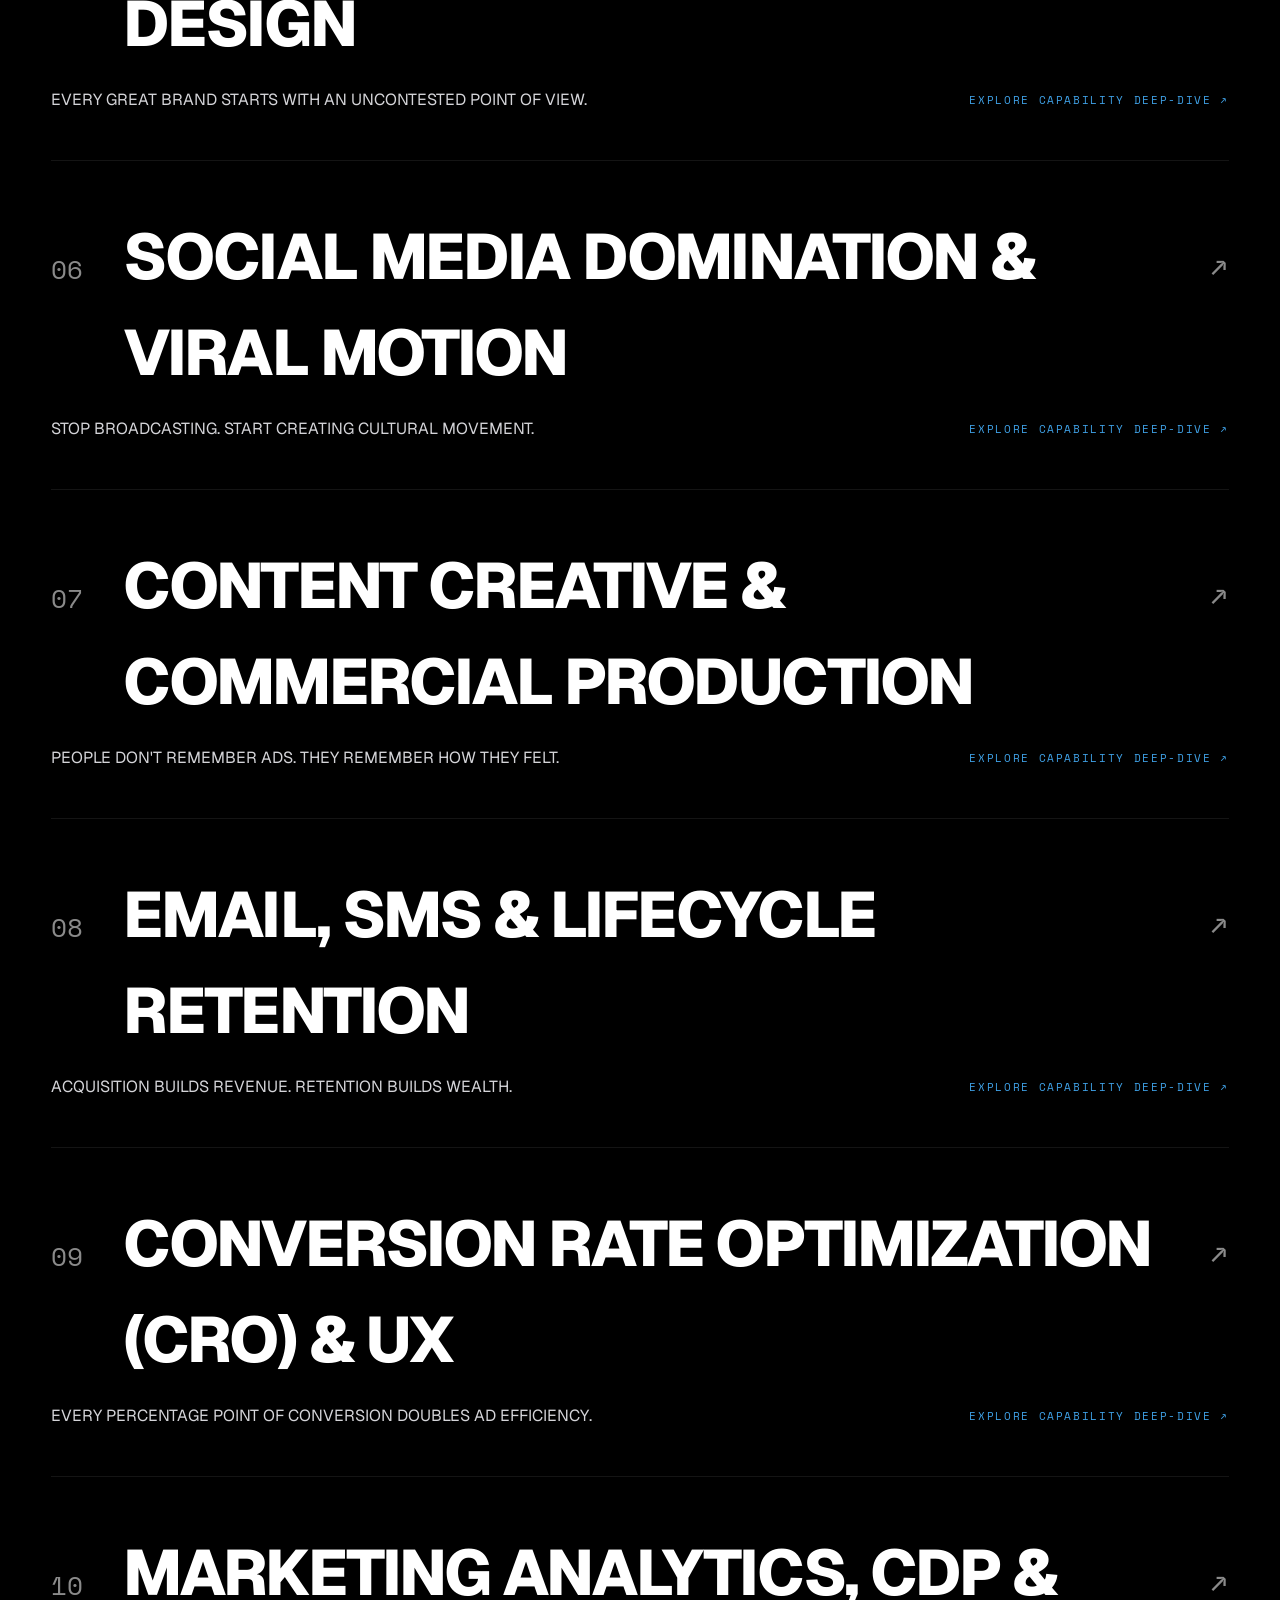
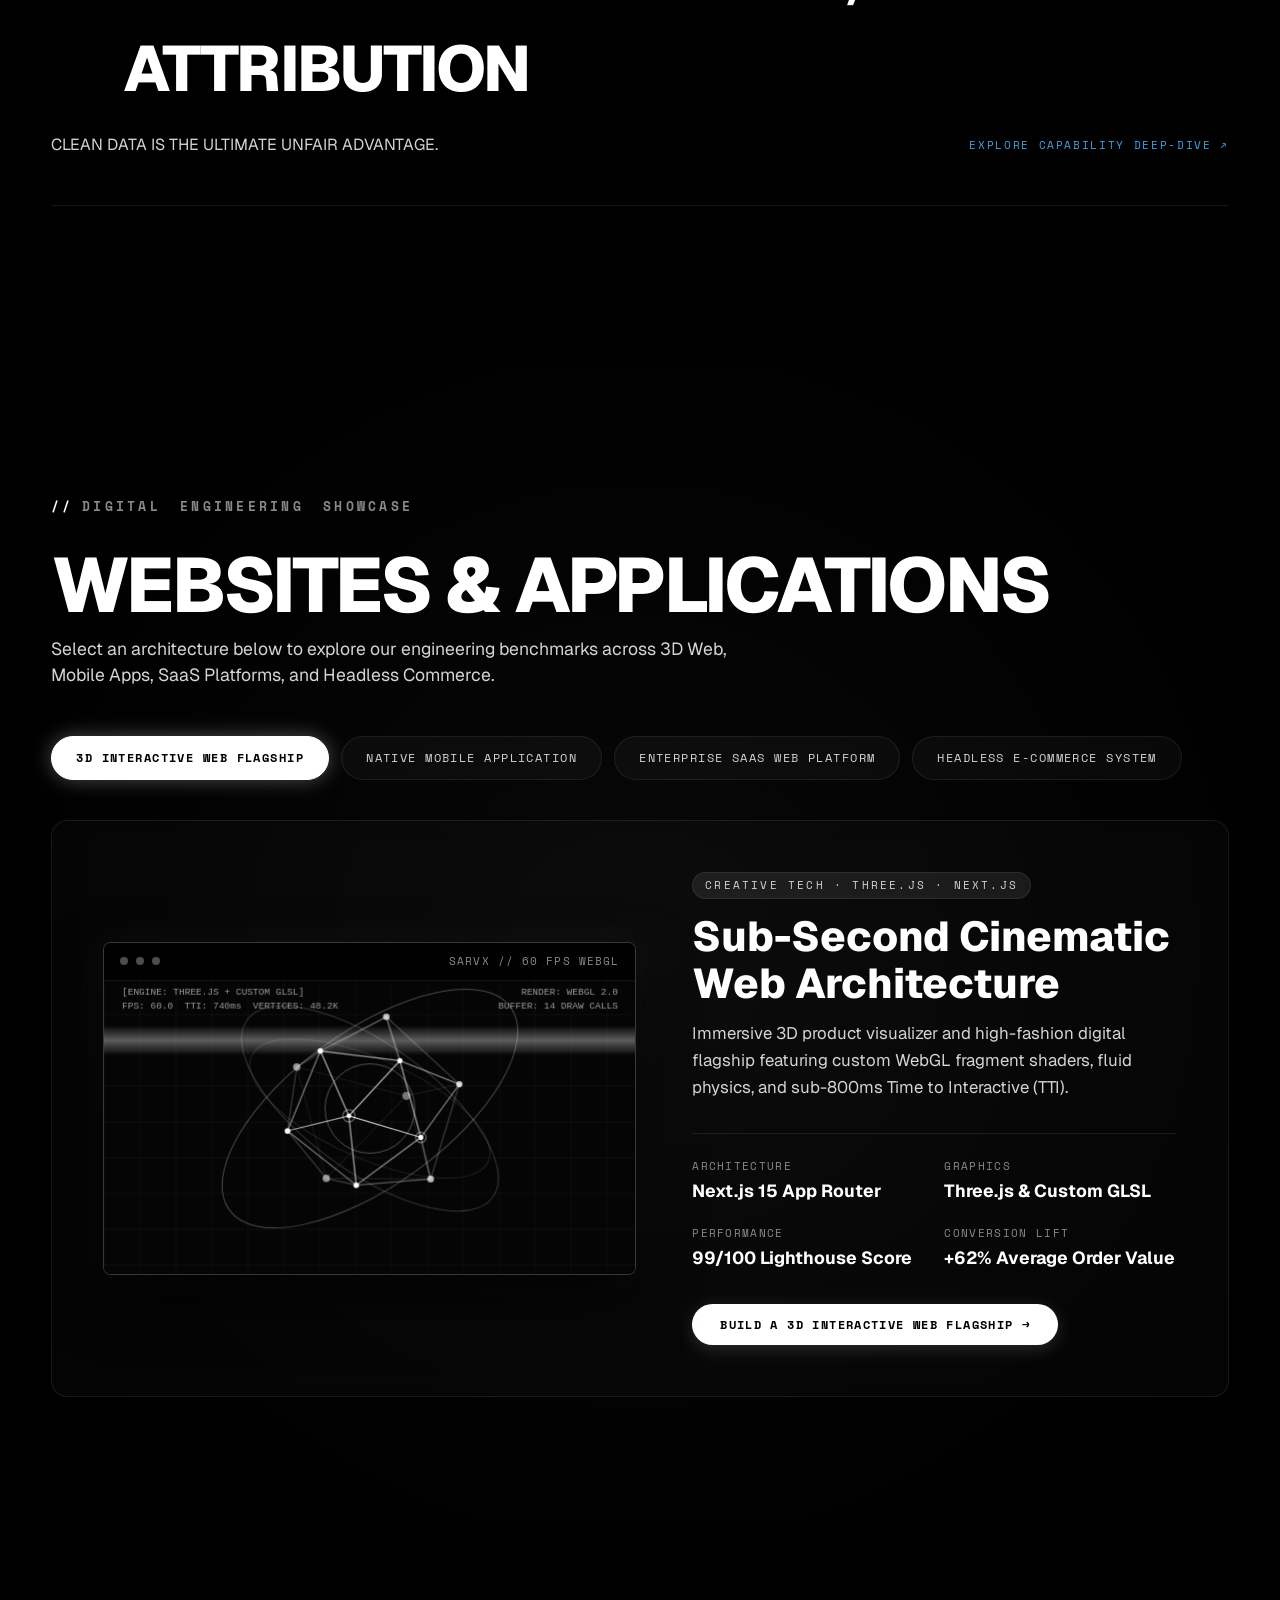
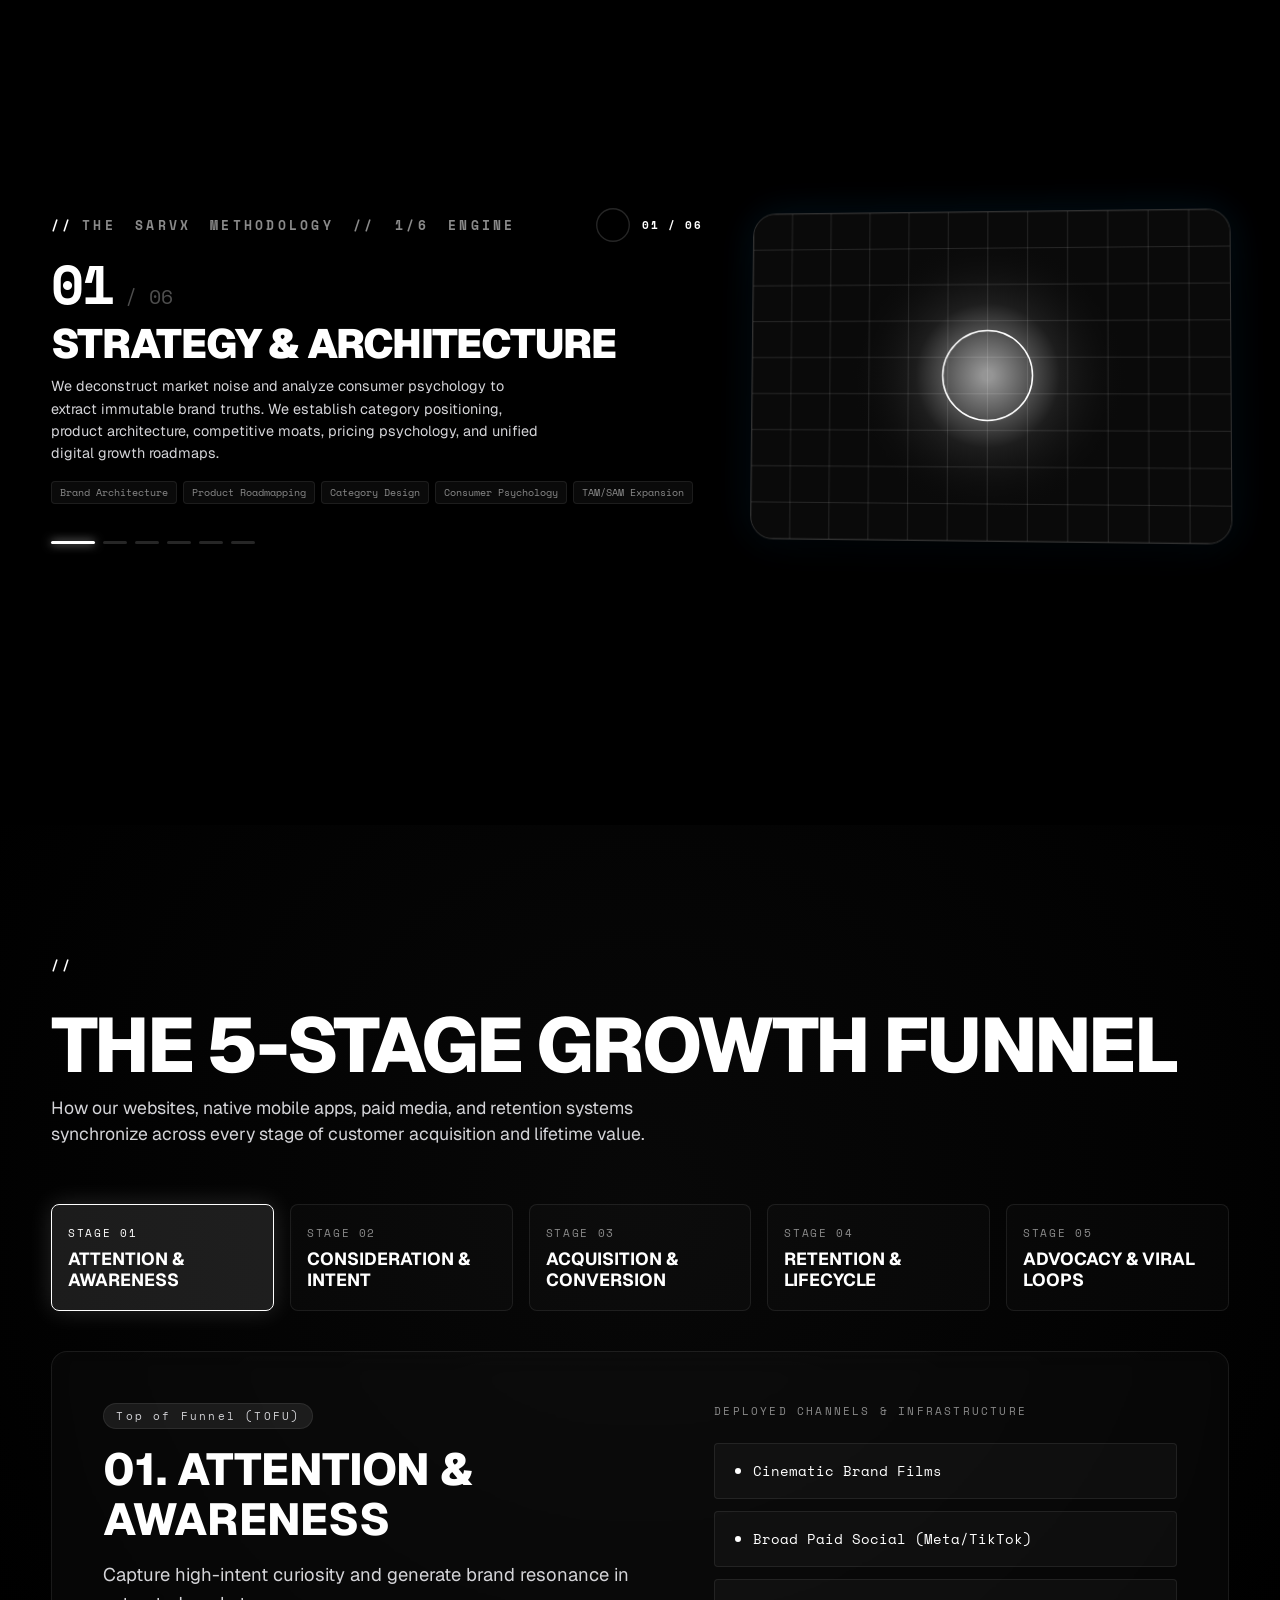
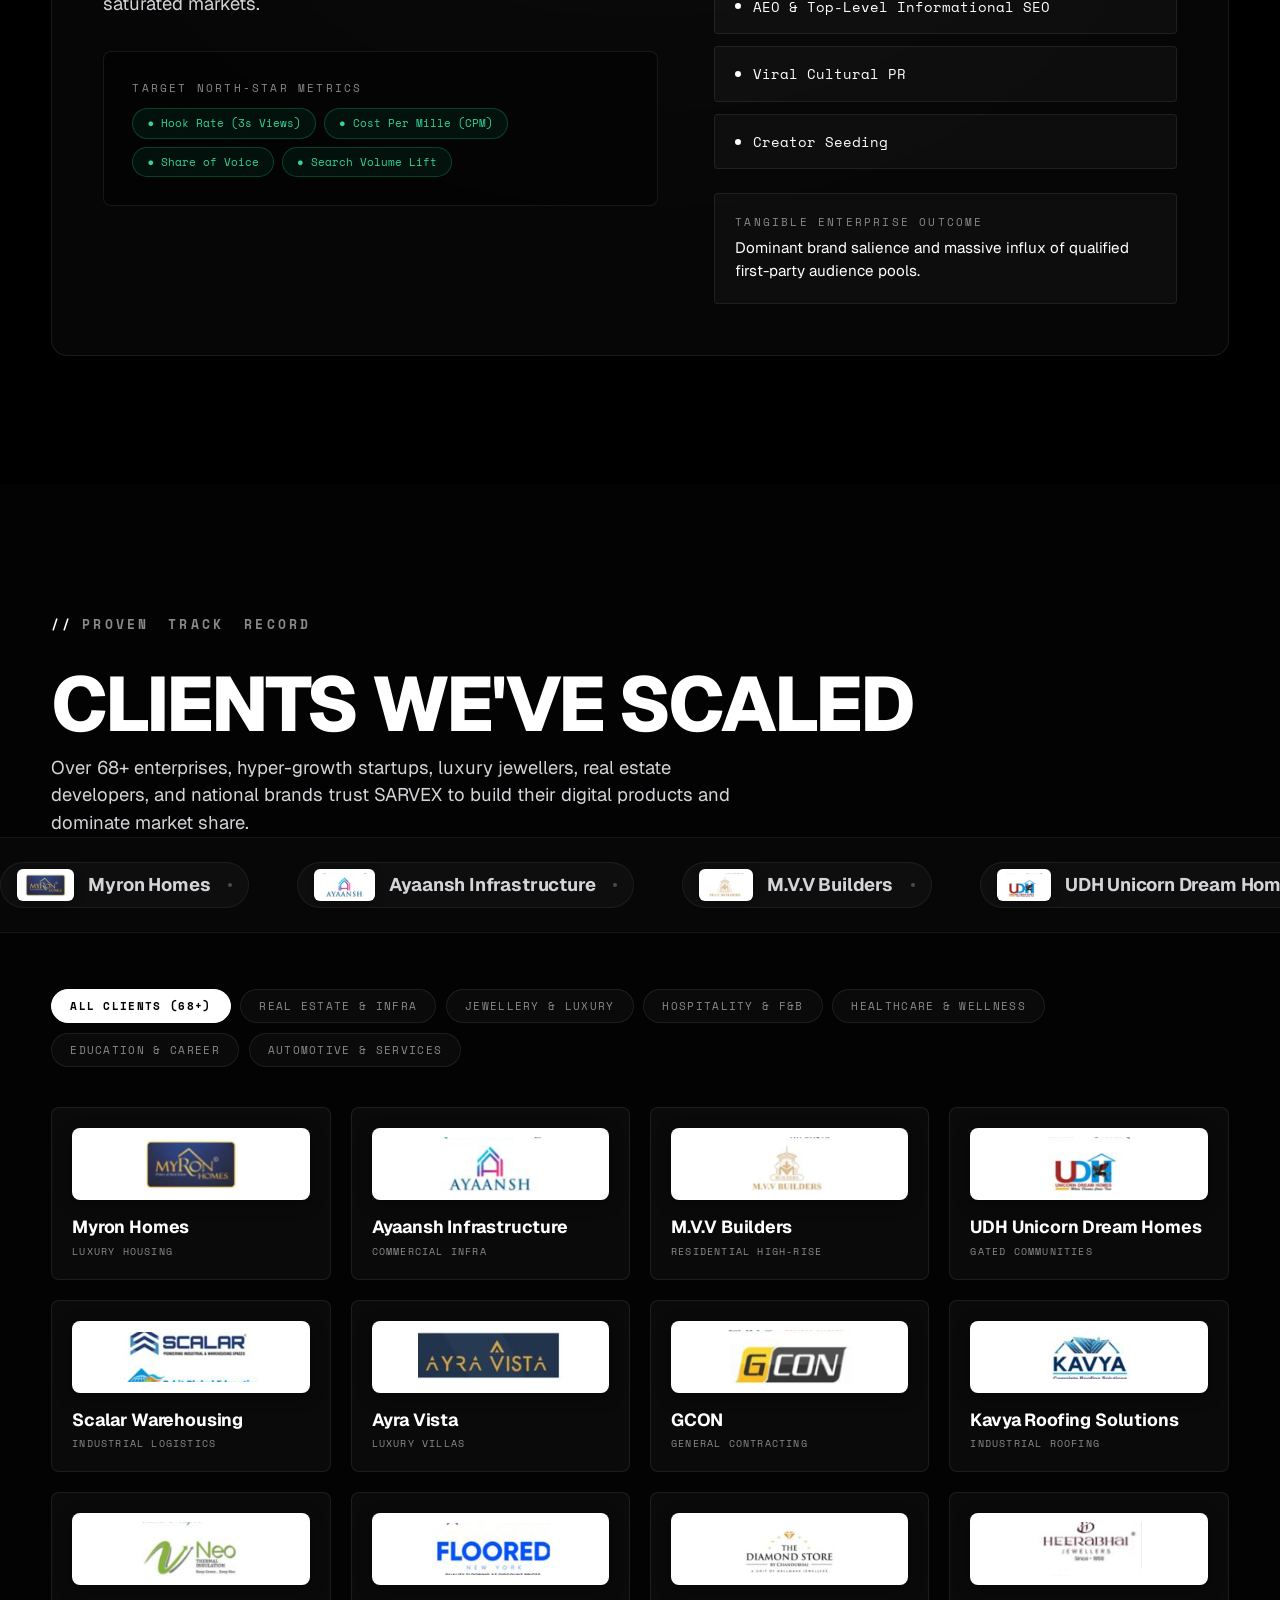
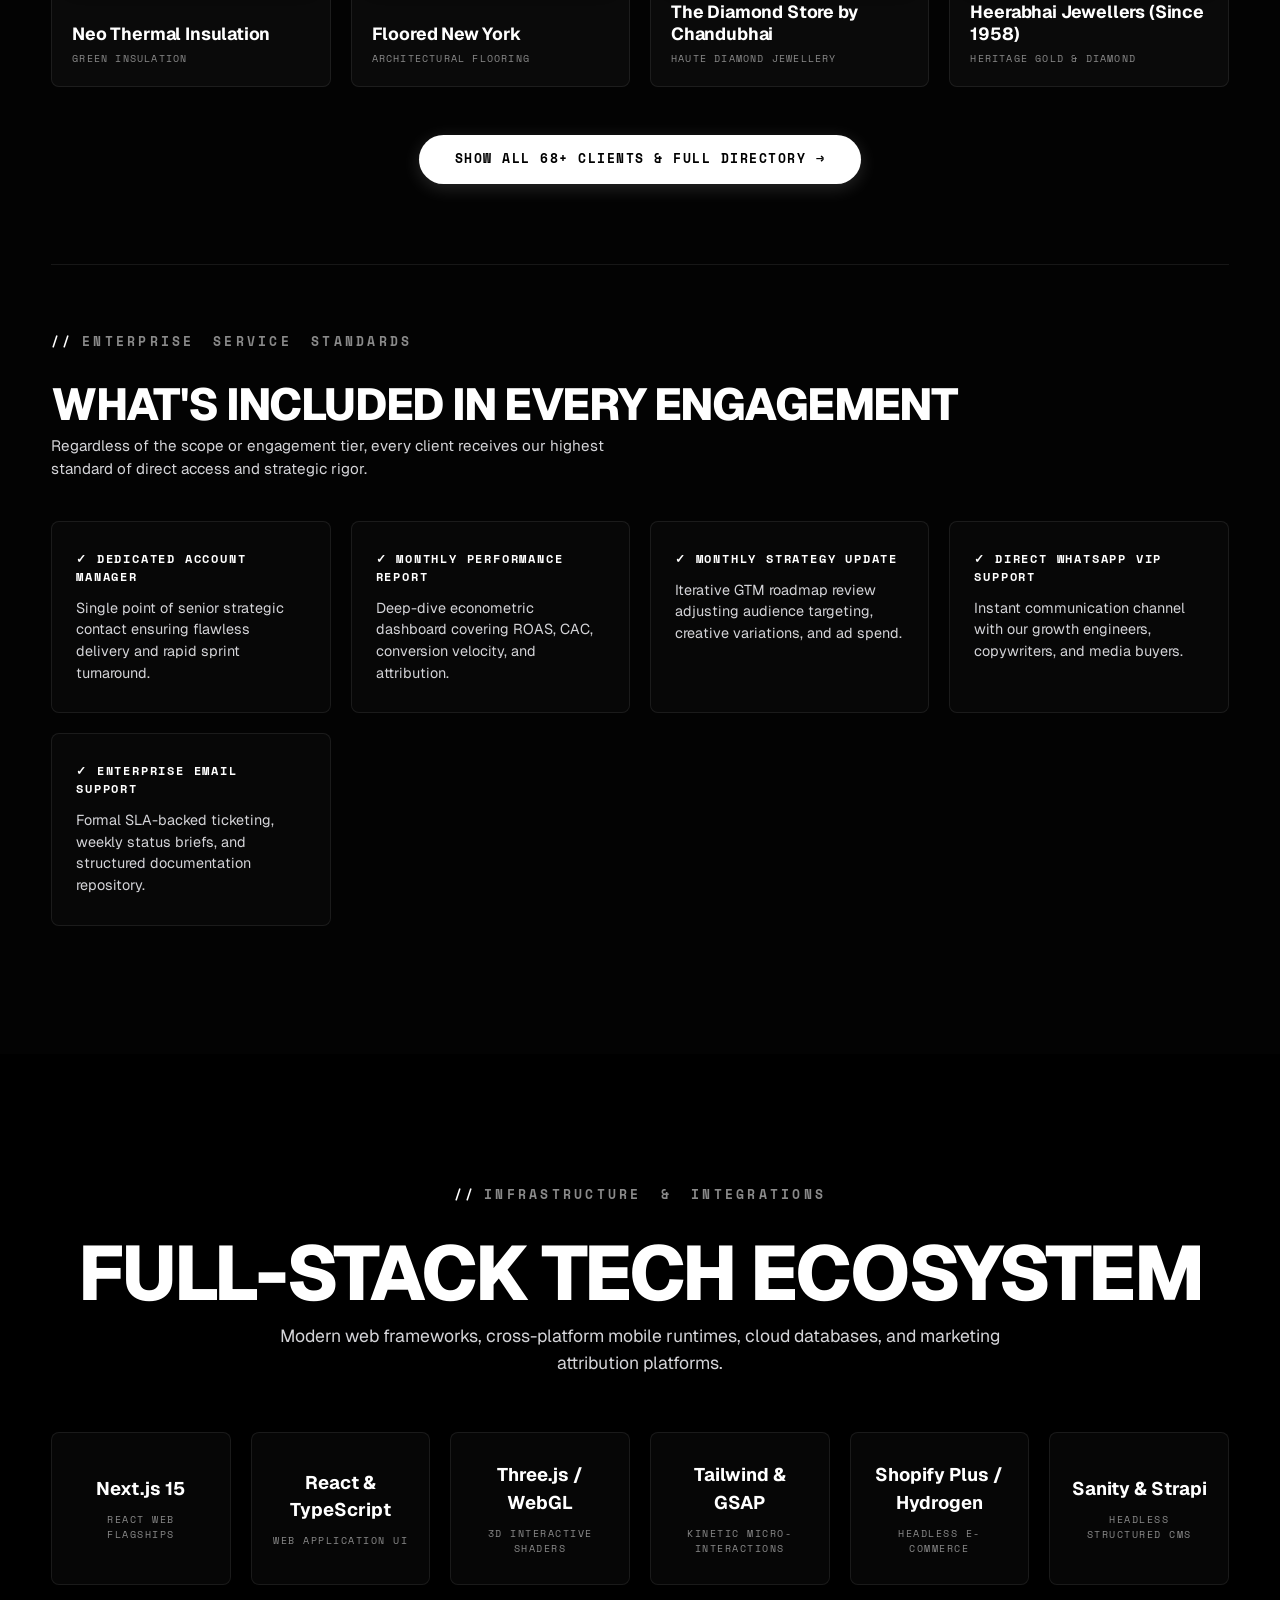
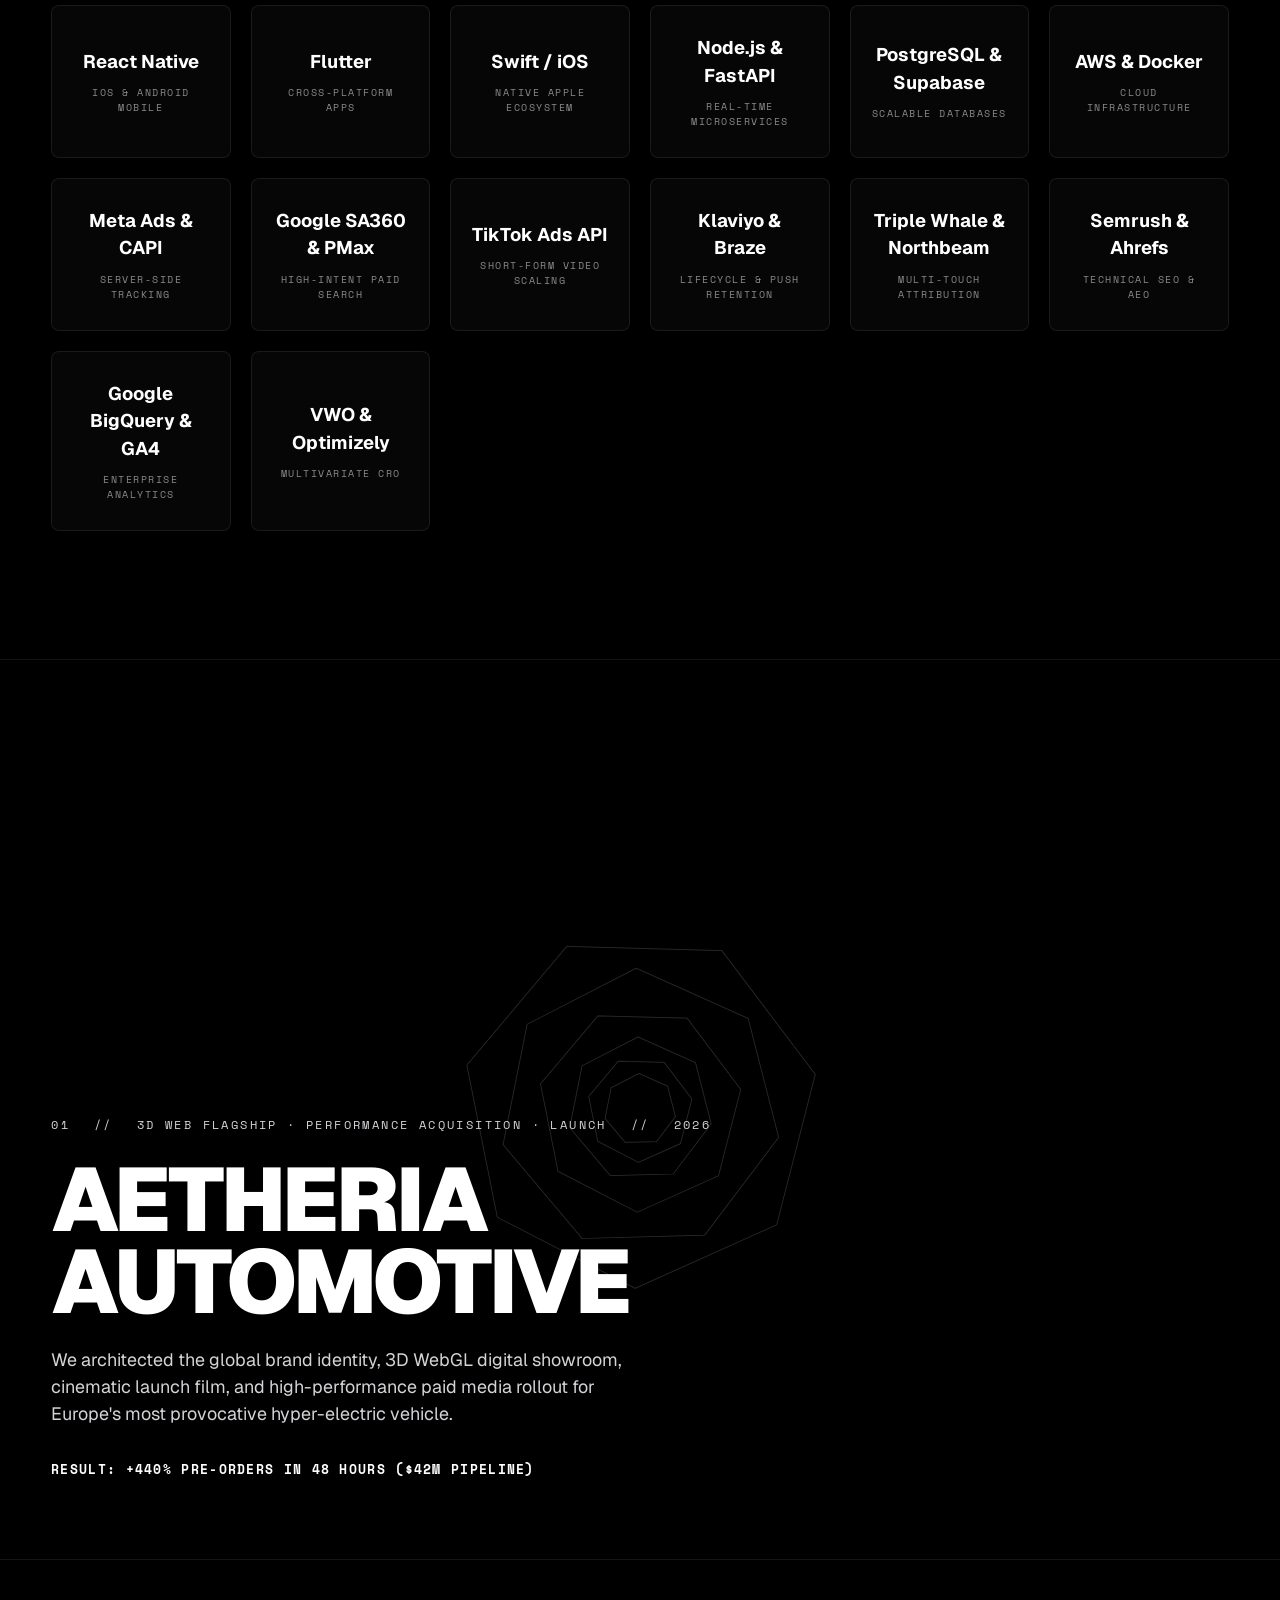
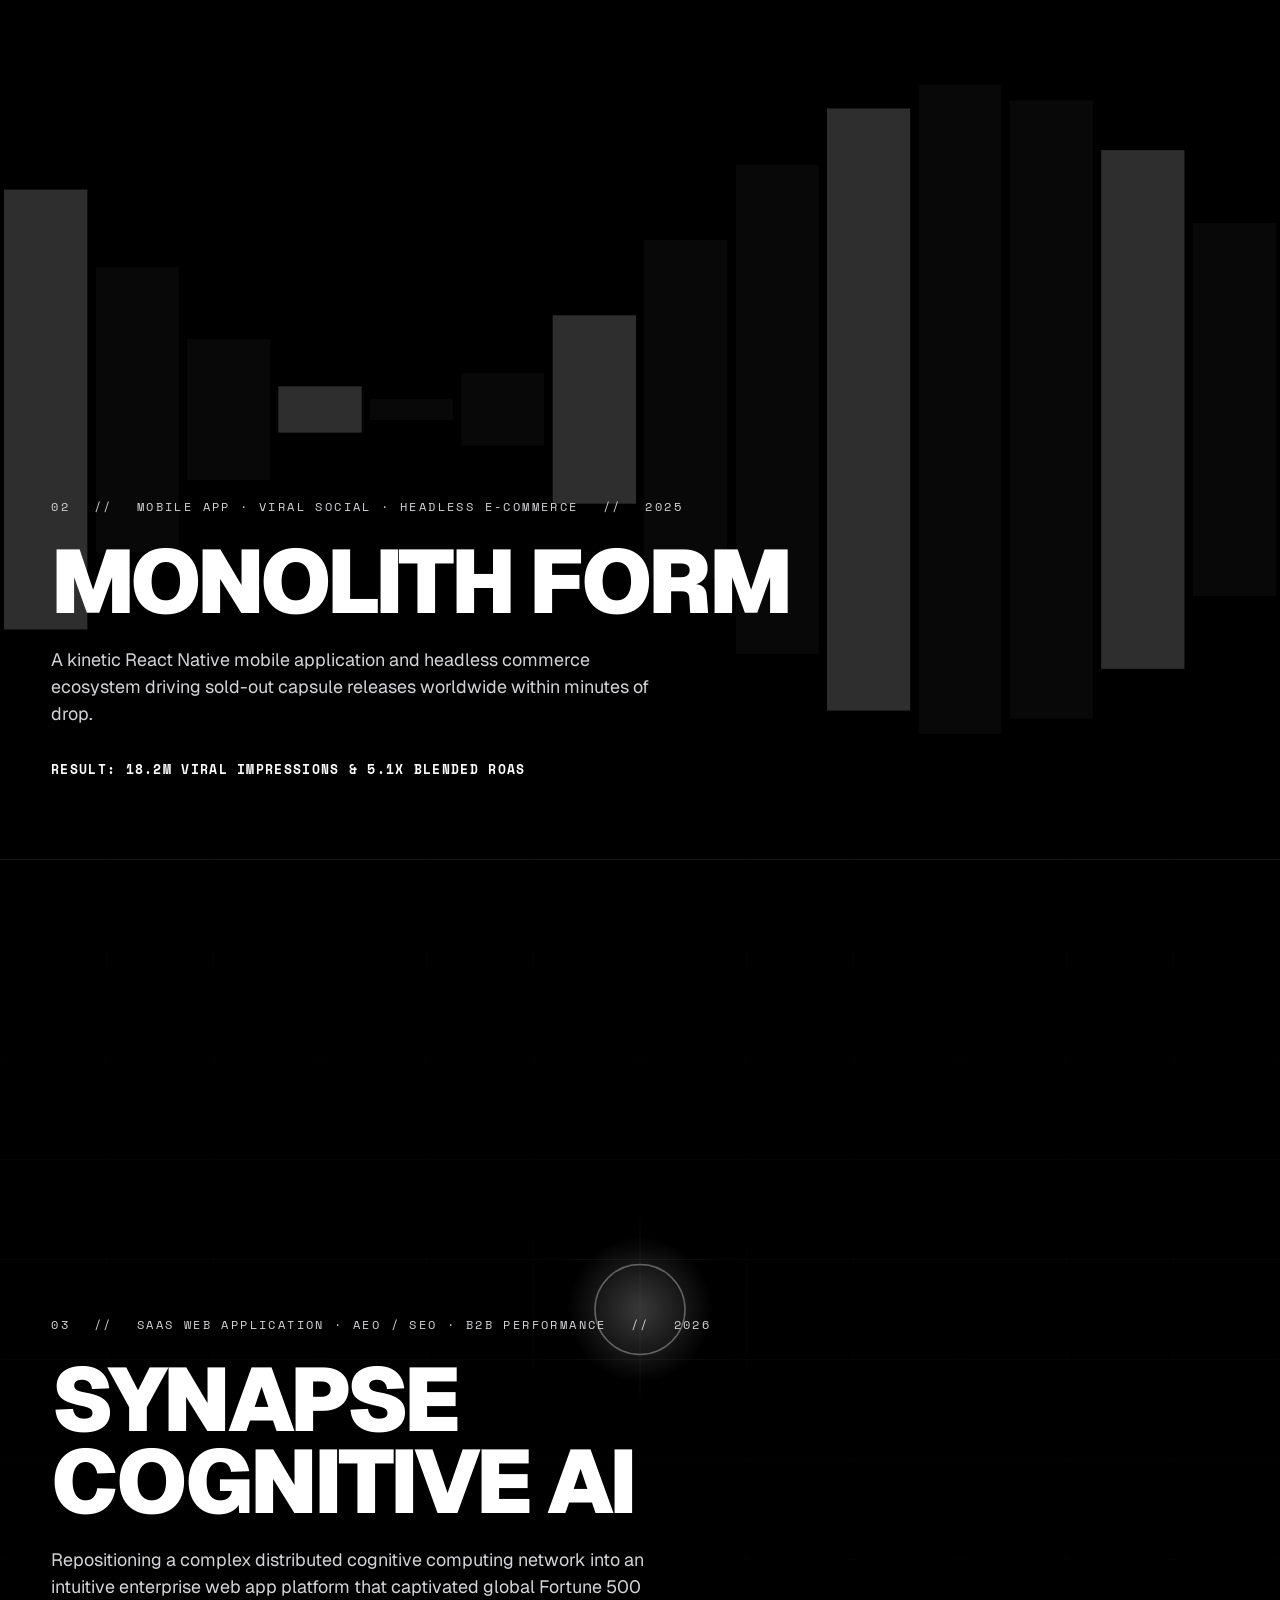
==== commit 89d7e8ea: "feat: add Sornapudi Moksha Vardhan (Developer, Videographer & Editor) to leadership section" ====
--- a/index.html
+++ b/index.html
@@ -460,7 +460,7 @@
         </div>
 
         <!-- Leader 2: Sayed Javed Ahmed (Co-Founder & CTO) -->
-        <div class="leadership-story-block" style="display: grid; grid-template-columns: 380px 1fr; gap: 4.5rem; align-items: center;">
+        <div class="leadership-story-block" style="display: grid; grid-template-columns: 380px 1fr; gap: 4.5rem; align-items: center; margin-bottom: 5.5rem; padding-bottom: 5.5rem; border-bottom: 1px solid rgba(255, 255, 255, 0.08);">
           <!-- Left Column: Large Portrait Photo -->
           <div class="leadership-photo-wrap" style="width: 100%; max-width: 380px;">
             <div class="leadership-photo-frame" style="width: 100%; height: 480px; border-radius: 20px; overflow: hidden; border: 1px solid rgba(255, 255, 255, 0.12); background: #0D0D0D; box-shadow: 0 25px 60px rgba(0, 0, 0, 0.8), 0 0 30px rgba(0, 240, 255, 0.08);">
@@ -494,6 +494,45 @@
               <span class="leadership-tag-item">✦ Full-Stack Architecture</span>
               <span class="leadership-tag-item">✦ Senior Software Development</span>
               <span class="leadership-tag-item">✦ WebGL & Cloud Systems</span>
+            </div>
+          </div>
+        </div>
+
+        <!-- Leader 3: Sornapudi Moksha Vardhan (Developer & Videographer & Editor) -->
+        <div class="leadership-story-block" style="display: grid; grid-template-columns: 380px 1fr; gap: 4.5rem; align-items: center;">
+          <!-- Left Column: Large Portrait Photo -->
+          <div class="leadership-photo-wrap" style="width: 100%; max-width: 380px;">
+            <div class="leadership-photo-frame" style="width: 100%; height: 480px; border-radius: 20px; overflow: hidden; border: 1px solid rgba(255, 255, 255, 0.12); background: #0D0D0D; box-shadow: 0 25px 60px rgba(0, 0, 0, 0.8), 0 0 30px rgba(168, 85, 247, 0.12);">
+              <img src="assets/moksha_vardhan.png" alt="Sornapudi Moksha Vardhan — Developer, Videographer & Editor" class="leadership-photo-img" style="width: 100%; height: 100%; object-fit: cover; object-position: center top; display: block;">
+            </div>
+          </div>
+
+          <!-- Right Column: Editorial Title, Name, Role & Story -->
+          <div class="leadership-content-wrap" style="display: flex; flex-direction: column; align-items: flex-start; text-align: left; gap: 1.25rem;">
+            <div class="leadership-index-num" style="font-family: var(--font-display); font-size: 1.6rem; font-style: italic; color: #A855F7;">03</div>
+            
+            <h2 class="leadership-story-title" style="font-family: var(--font-display); font-size: clamp(2.2rem, 3.6vw, 3.4rem); font-weight: 800; line-height: 1.1; letter-spacing: -0.02em; text-transform: uppercase; color: #FFFFFF; margin: 0;">
+              CINEMATOGRAPHY & VISUAL PRODUCTION
+            </h2>
+
+            <div class="leadership-meta-bar" style="display: flex; flex-wrap: wrap; align-items: center; gap: 0.75rem; font-family: var(--font-mono); font-size: 12px; font-weight: 700; letter-spacing: 0.14em; text-transform: uppercase; color: #A855F7;">
+              <span>SORNAPUDI MOKSHA VARDHAN</span>
+              <span class="dot-sep" style="color: rgba(255, 255, 255, 0.3);">·</span>
+              <span class="role-title" style="color: var(--text-silver); font-weight: 500;">DEVELOPER, VIDEOGRAPHER & LEAD EDITOR</span>
+            </div>
+
+            <blockquote class="leadership-lead-quote" style="font-family: var(--font-display); font-size: clamp(15px, 1.2vw, 17px); font-weight: 600; line-height: 1.55; color: #FFFFFF; margin: 0.25rem 0 0; padding-left: 1.25rem; border-left: 3px solid #A855F7; font-style: italic;">
+              "Bridging the art of motion picture with modern software development. We engineer visual narratives and digital media that captivate audiences and elevate brand prestige."
+            </blockquote>
+
+            <p class="leadership-story-body" style="font-family: var(--font-body); font-size: 15px; line-height: 1.75; color: var(--text-silver); margin: 0; max-width: 65ch;">
+              Directing creative cinematography, video post-production, and interactive frontend development at SARVX TECH. Sornapudi Moksha Vardhan combines technical development capability with high-precision camera direction and editorial pacing to produce commercial films, brand documentaries, and rich multimedia experiences.
+            </p>
+
+            <div class="leadership-tags-row" style="display: flex; flex-wrap: wrap; gap: 0.65rem; margin-top: 0.5rem;">
+              <span class="leadership-tag-item">✦ Cinematic Videography</span>
+              <span class="leadership-tag-item">✦ Post-Production & Color Grading</span>
+              <span class="leadership-tag-item">✦ Software & Frontend Development</span>
             </div>
           </div>
         </div>
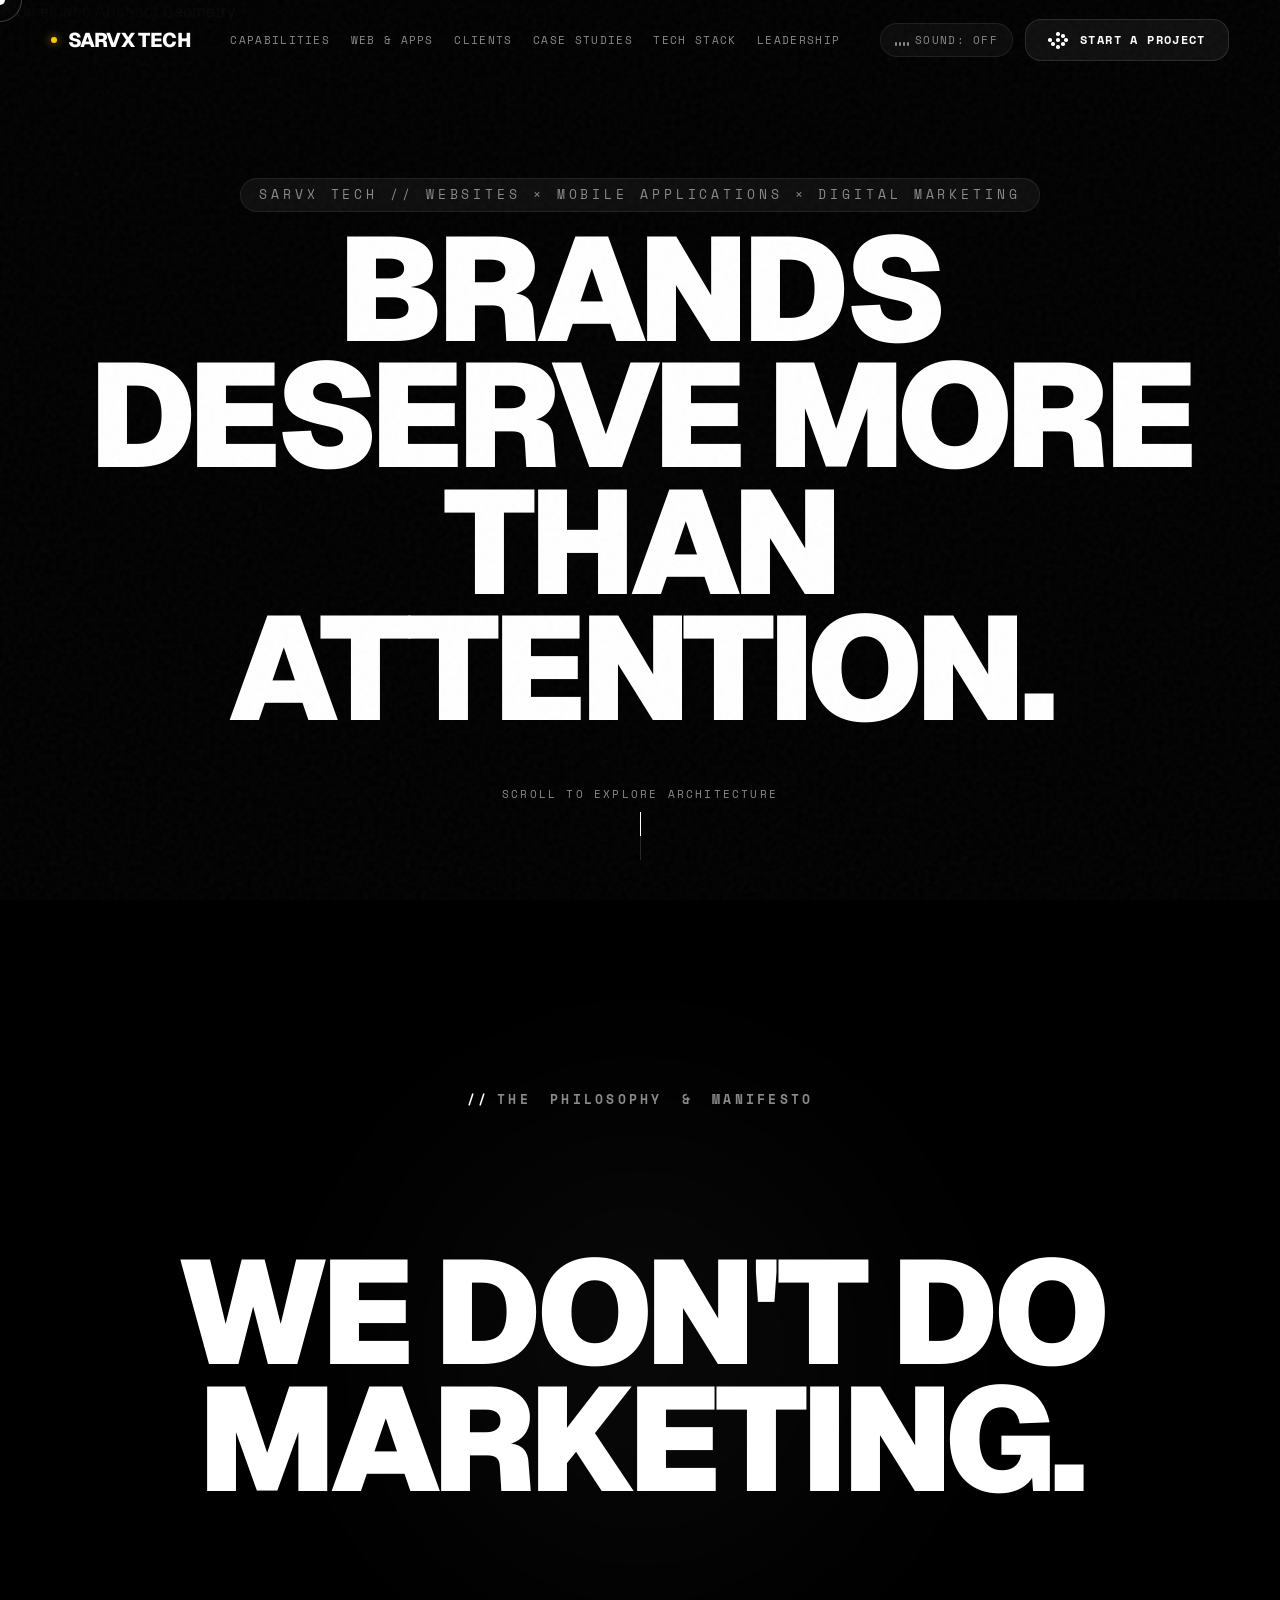
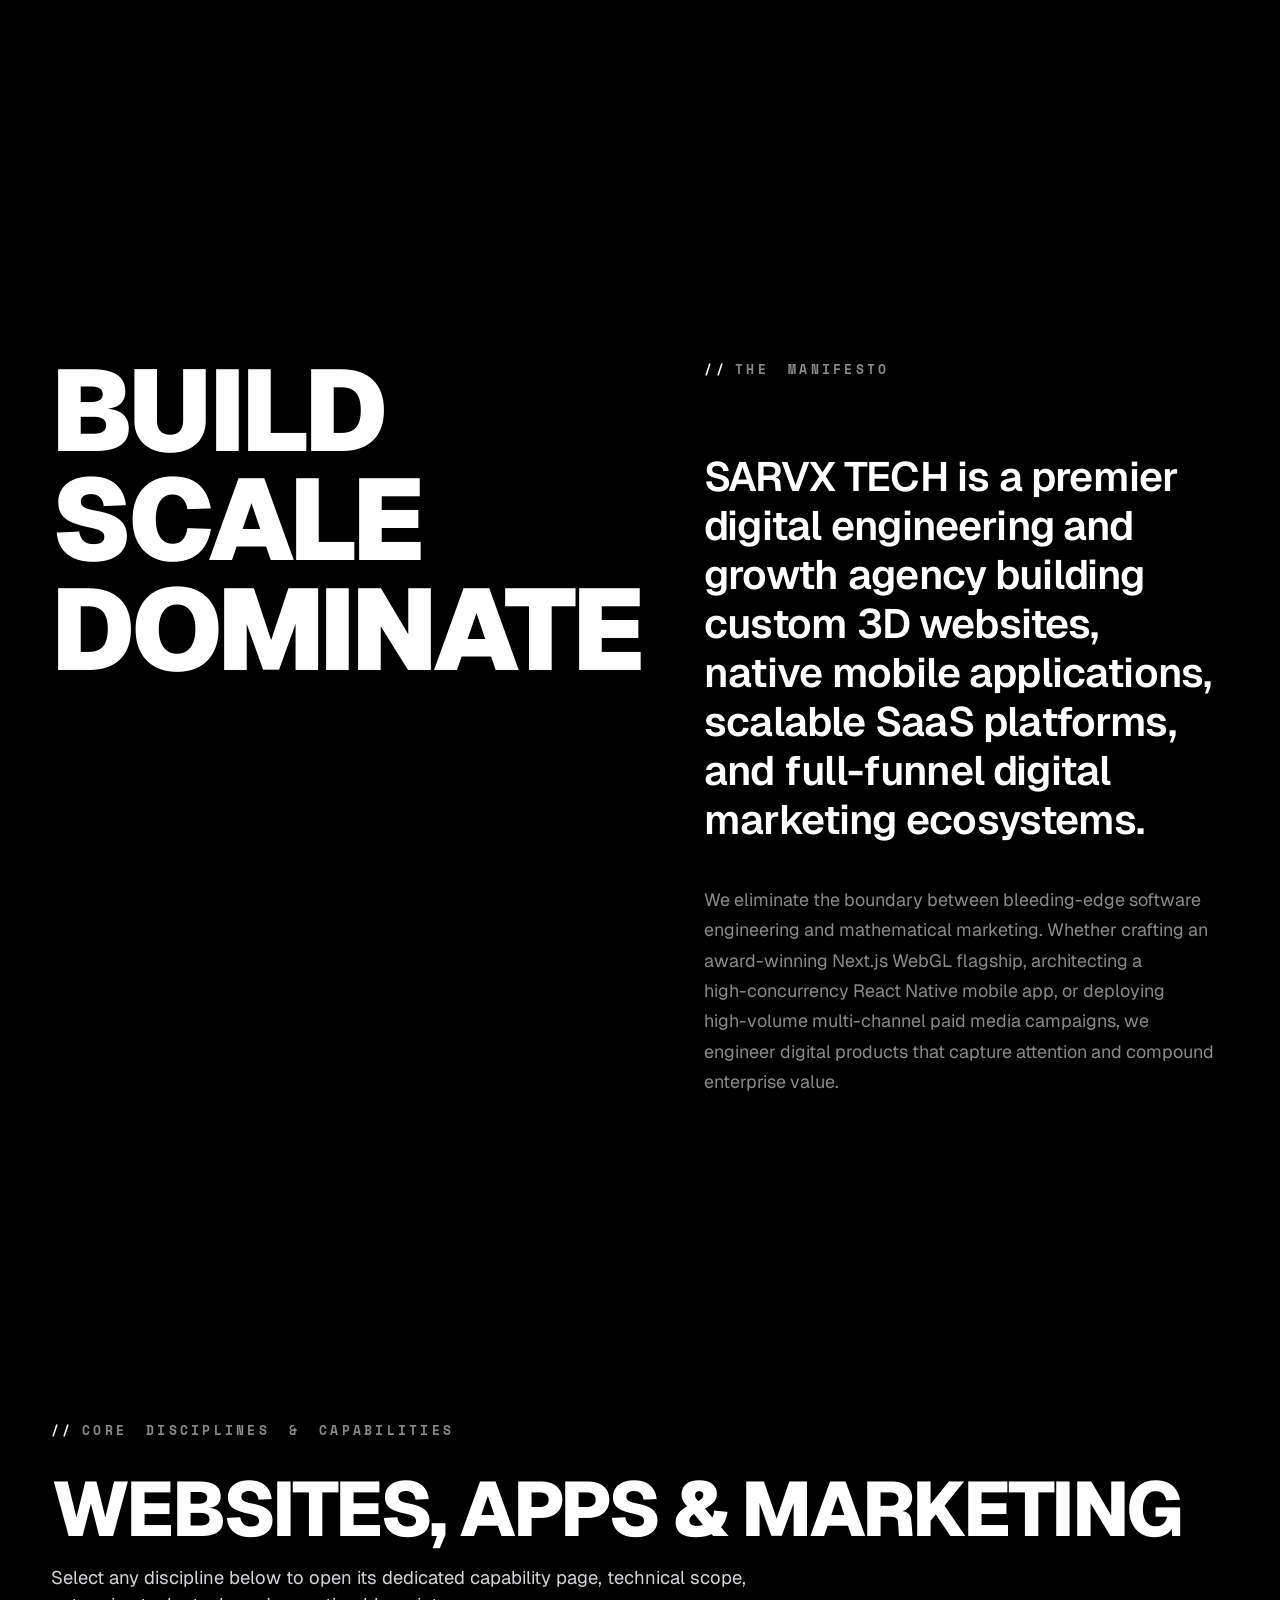
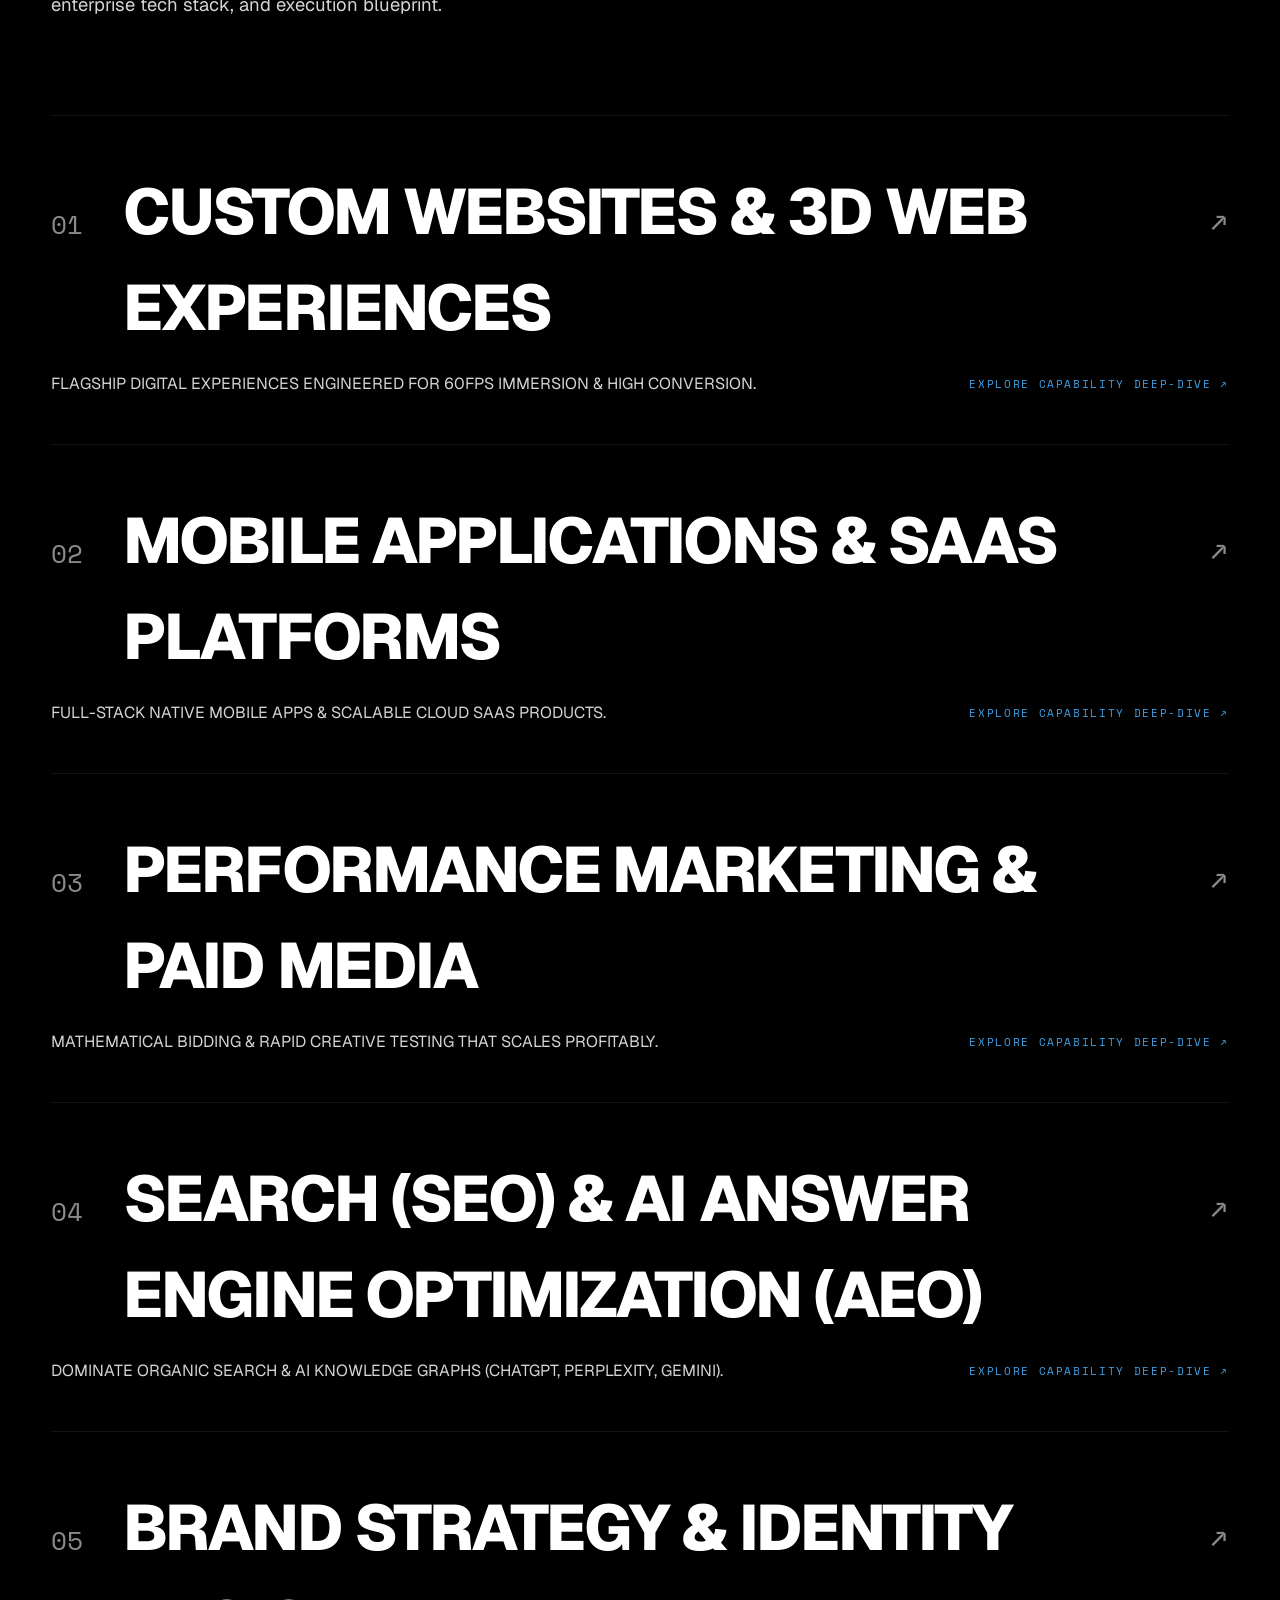
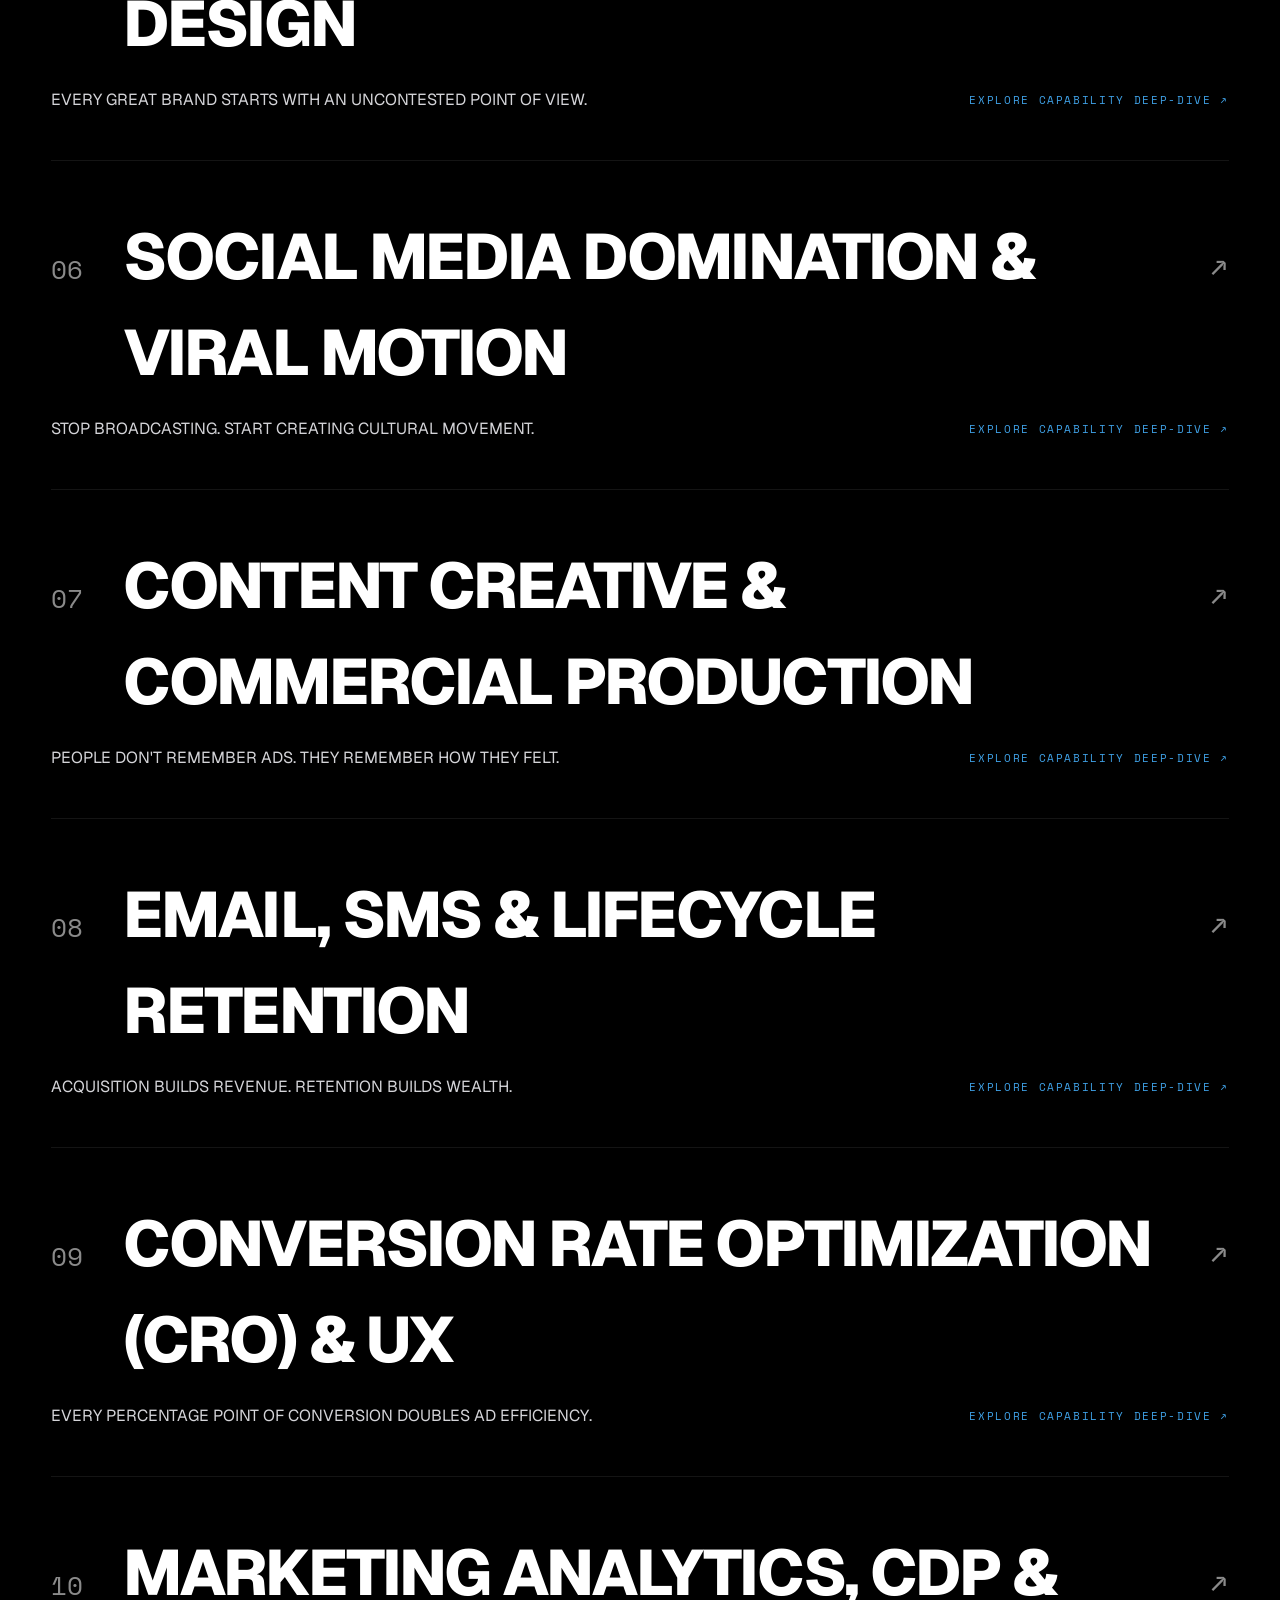
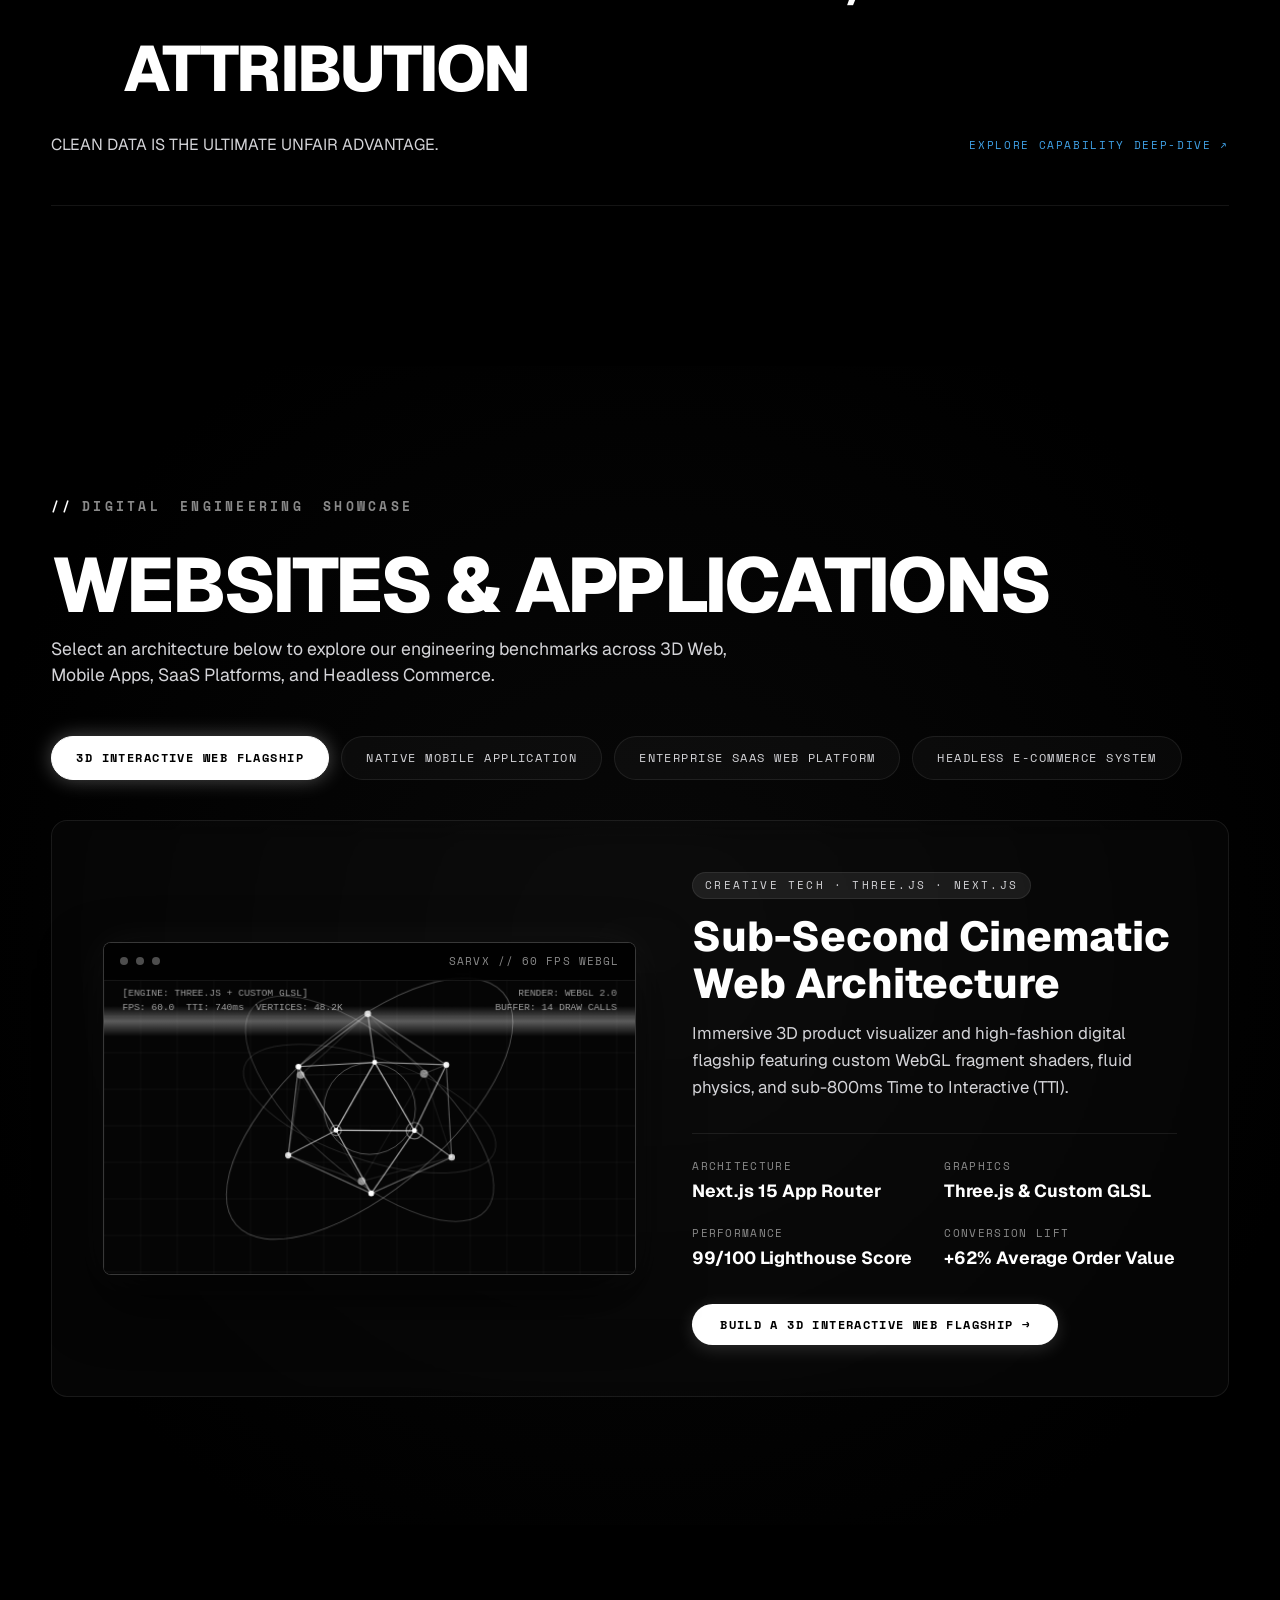
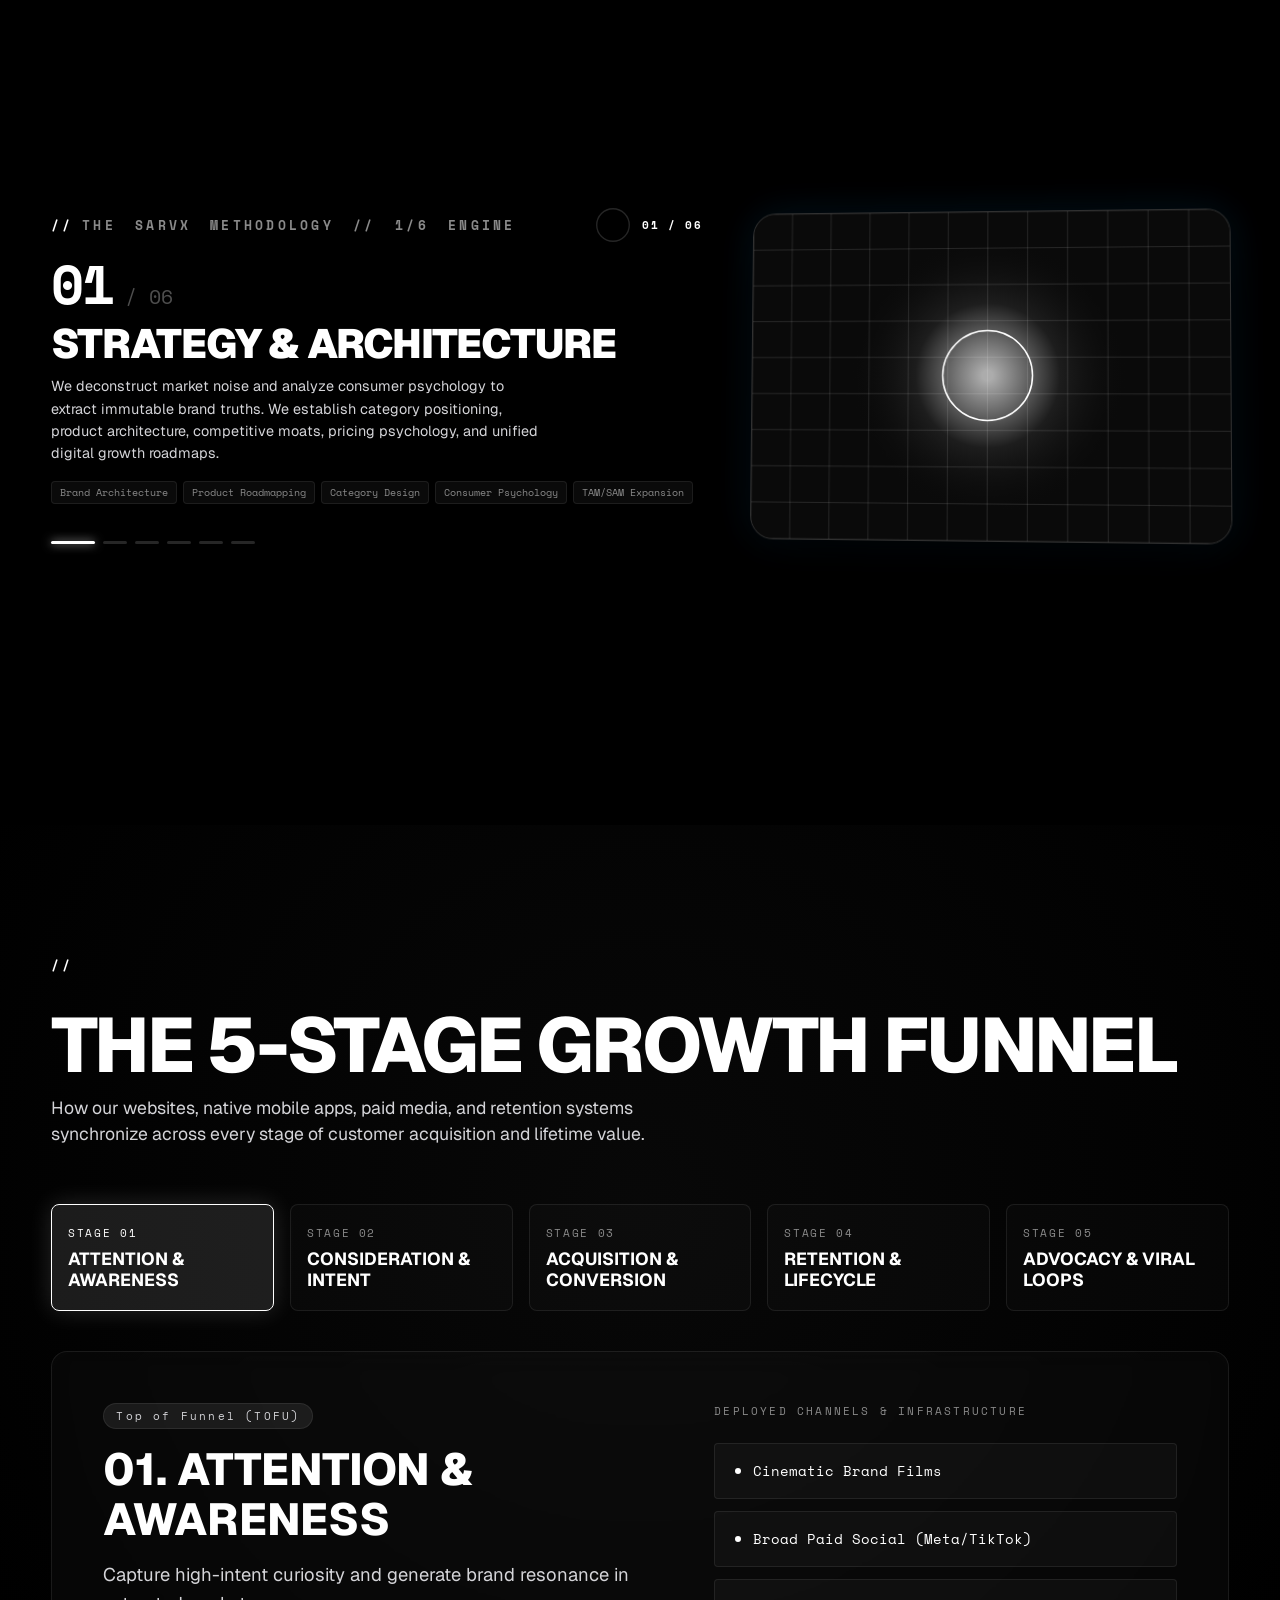
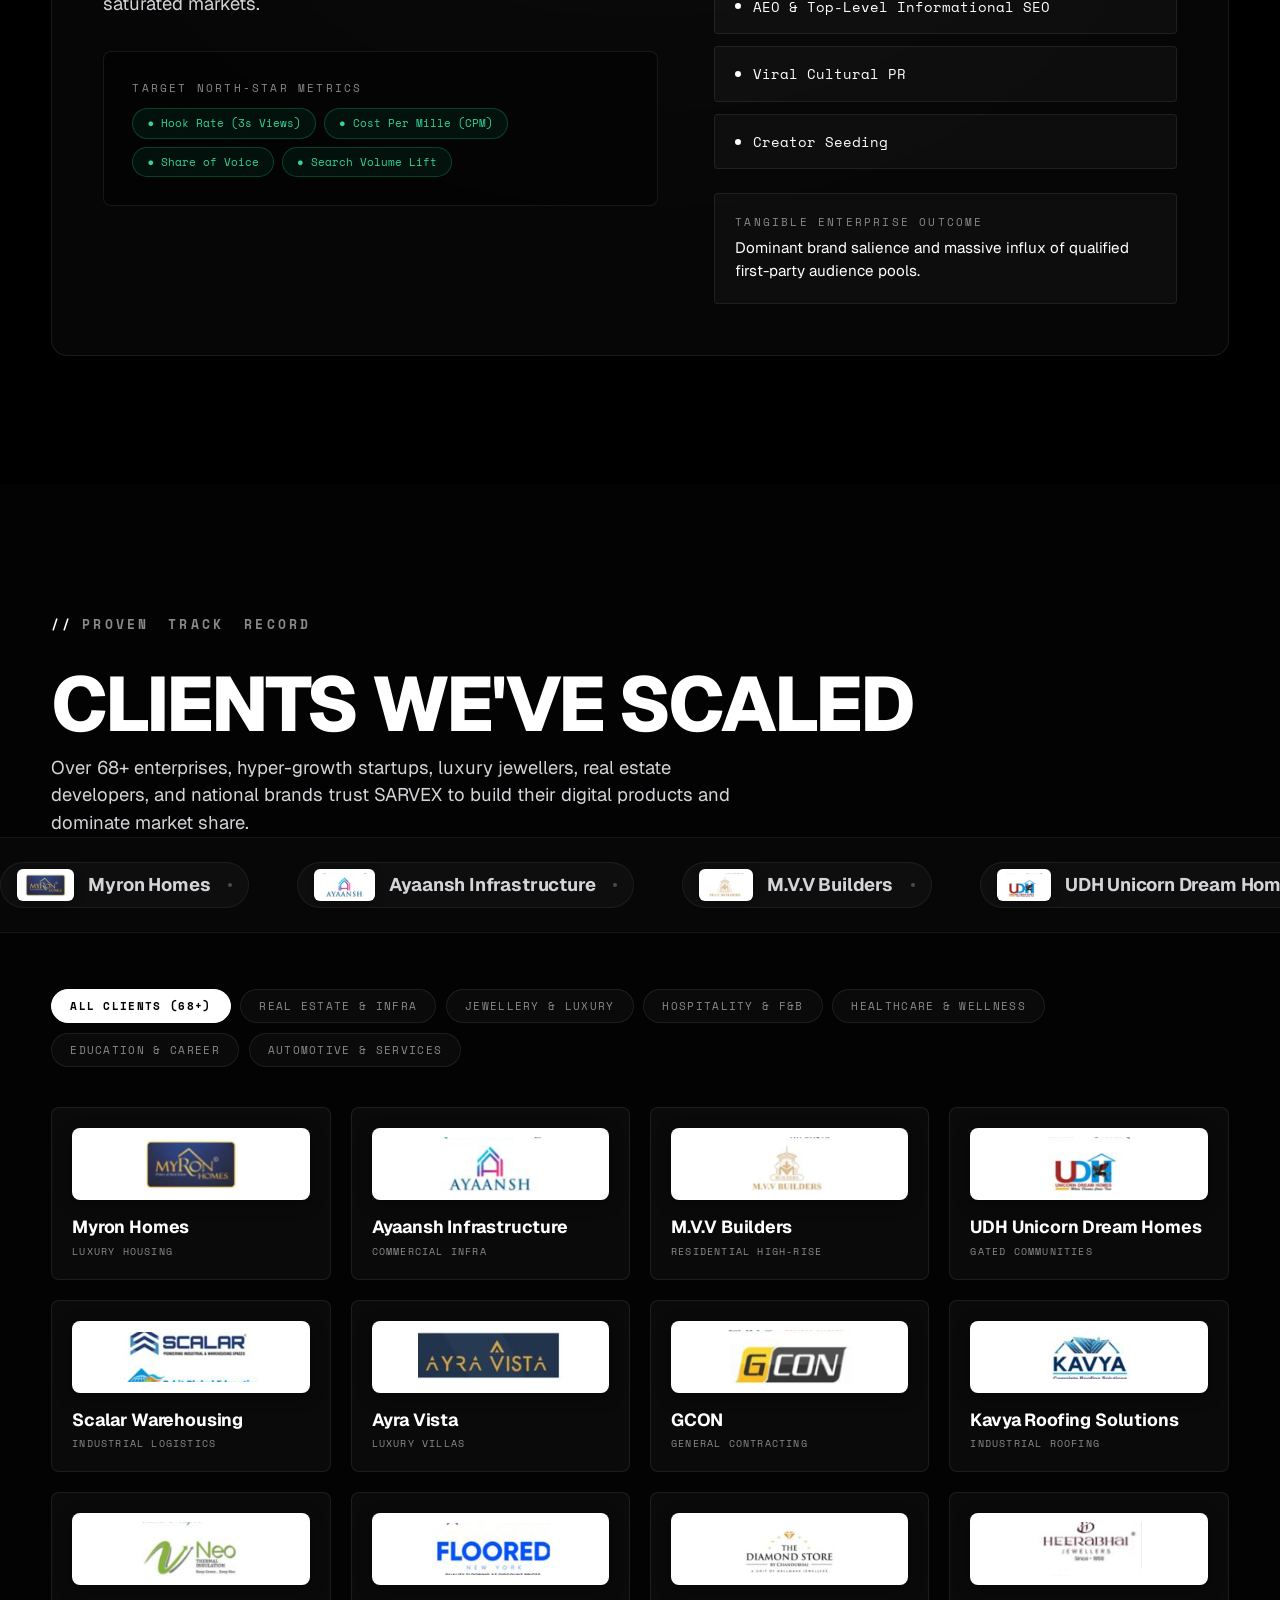
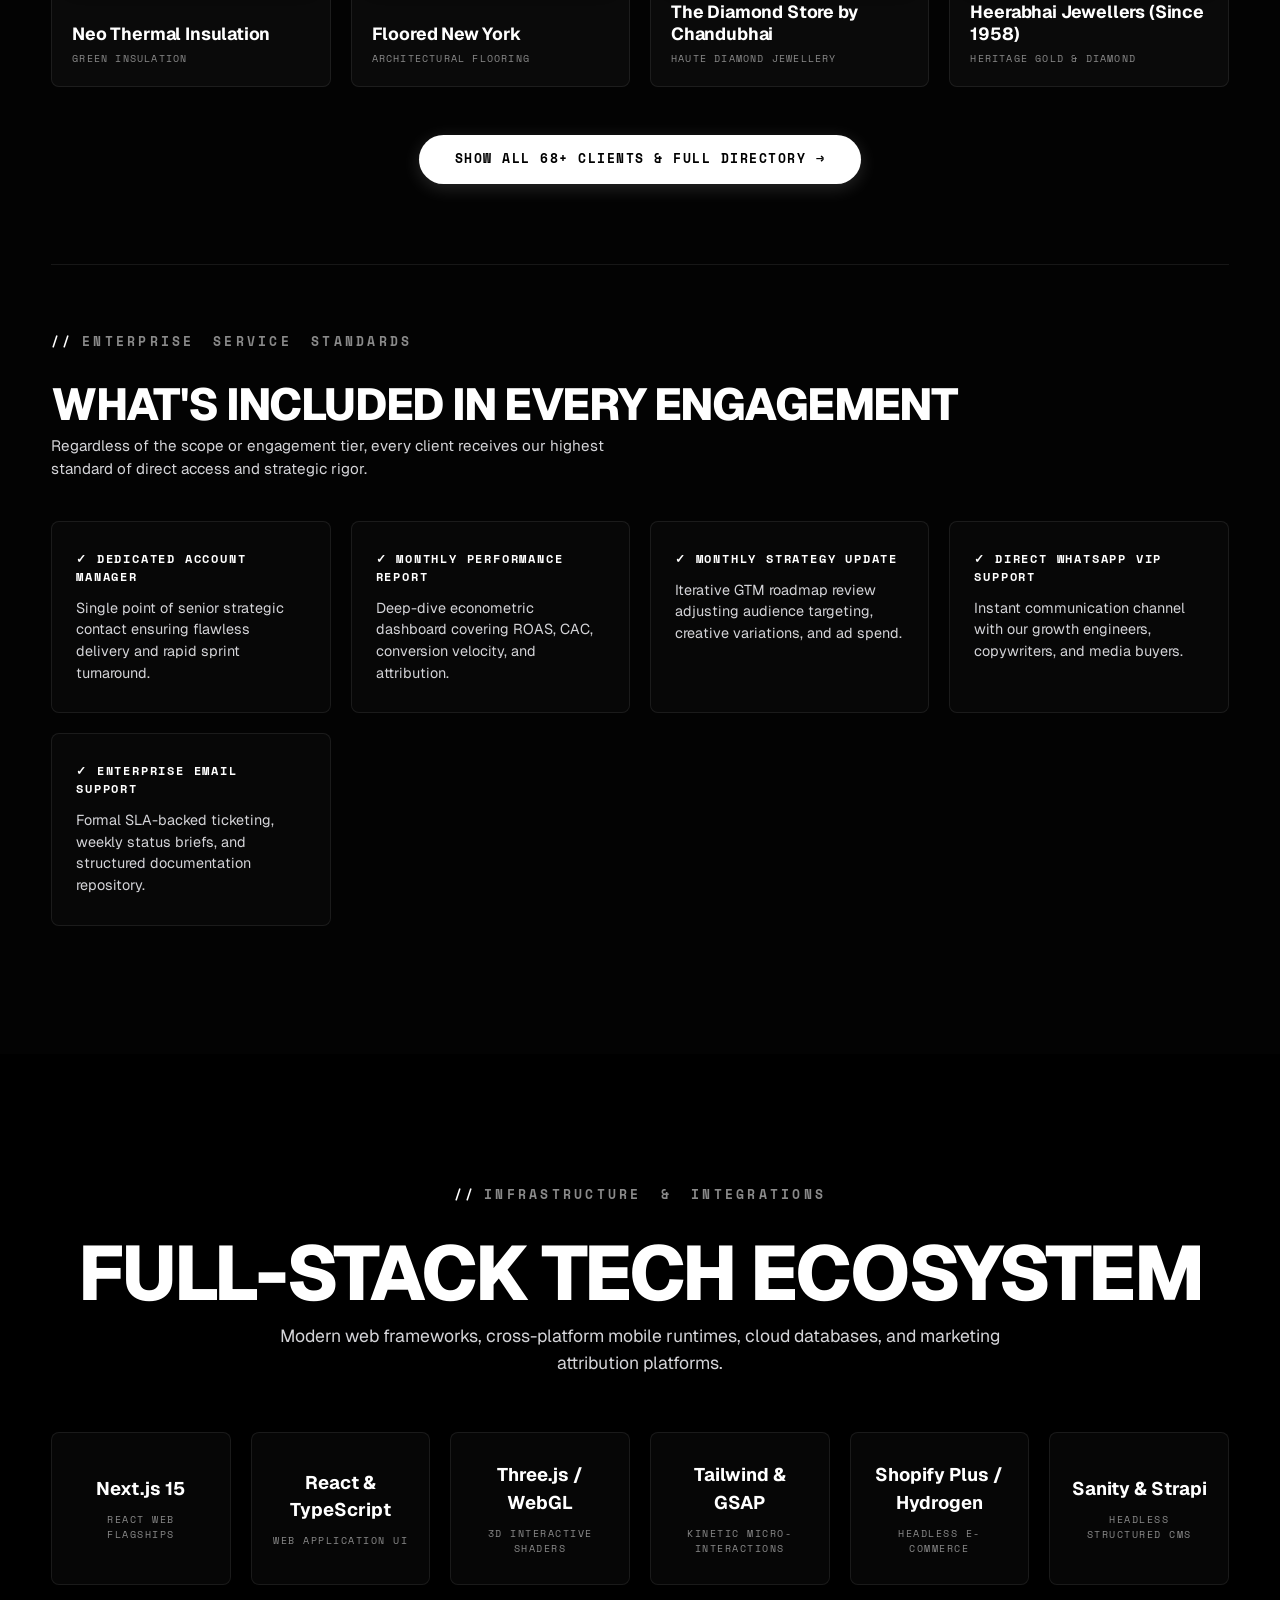
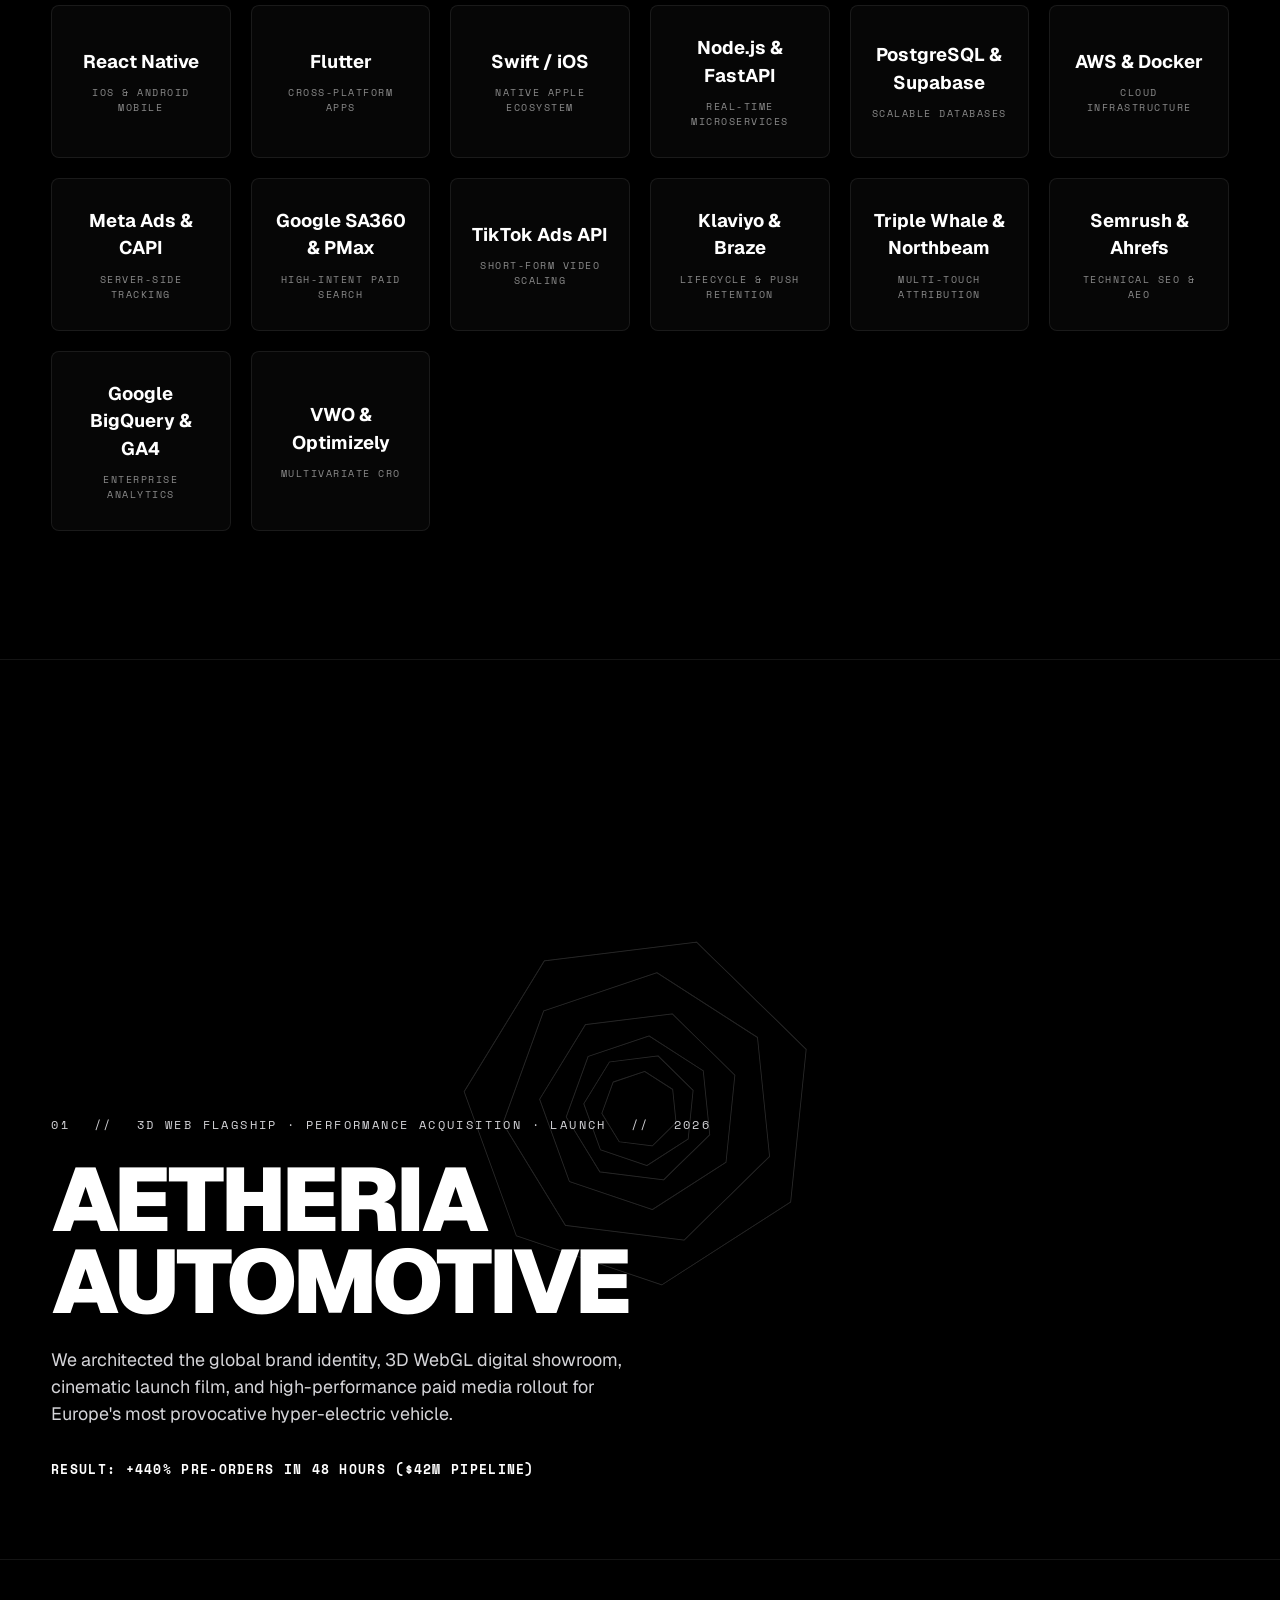
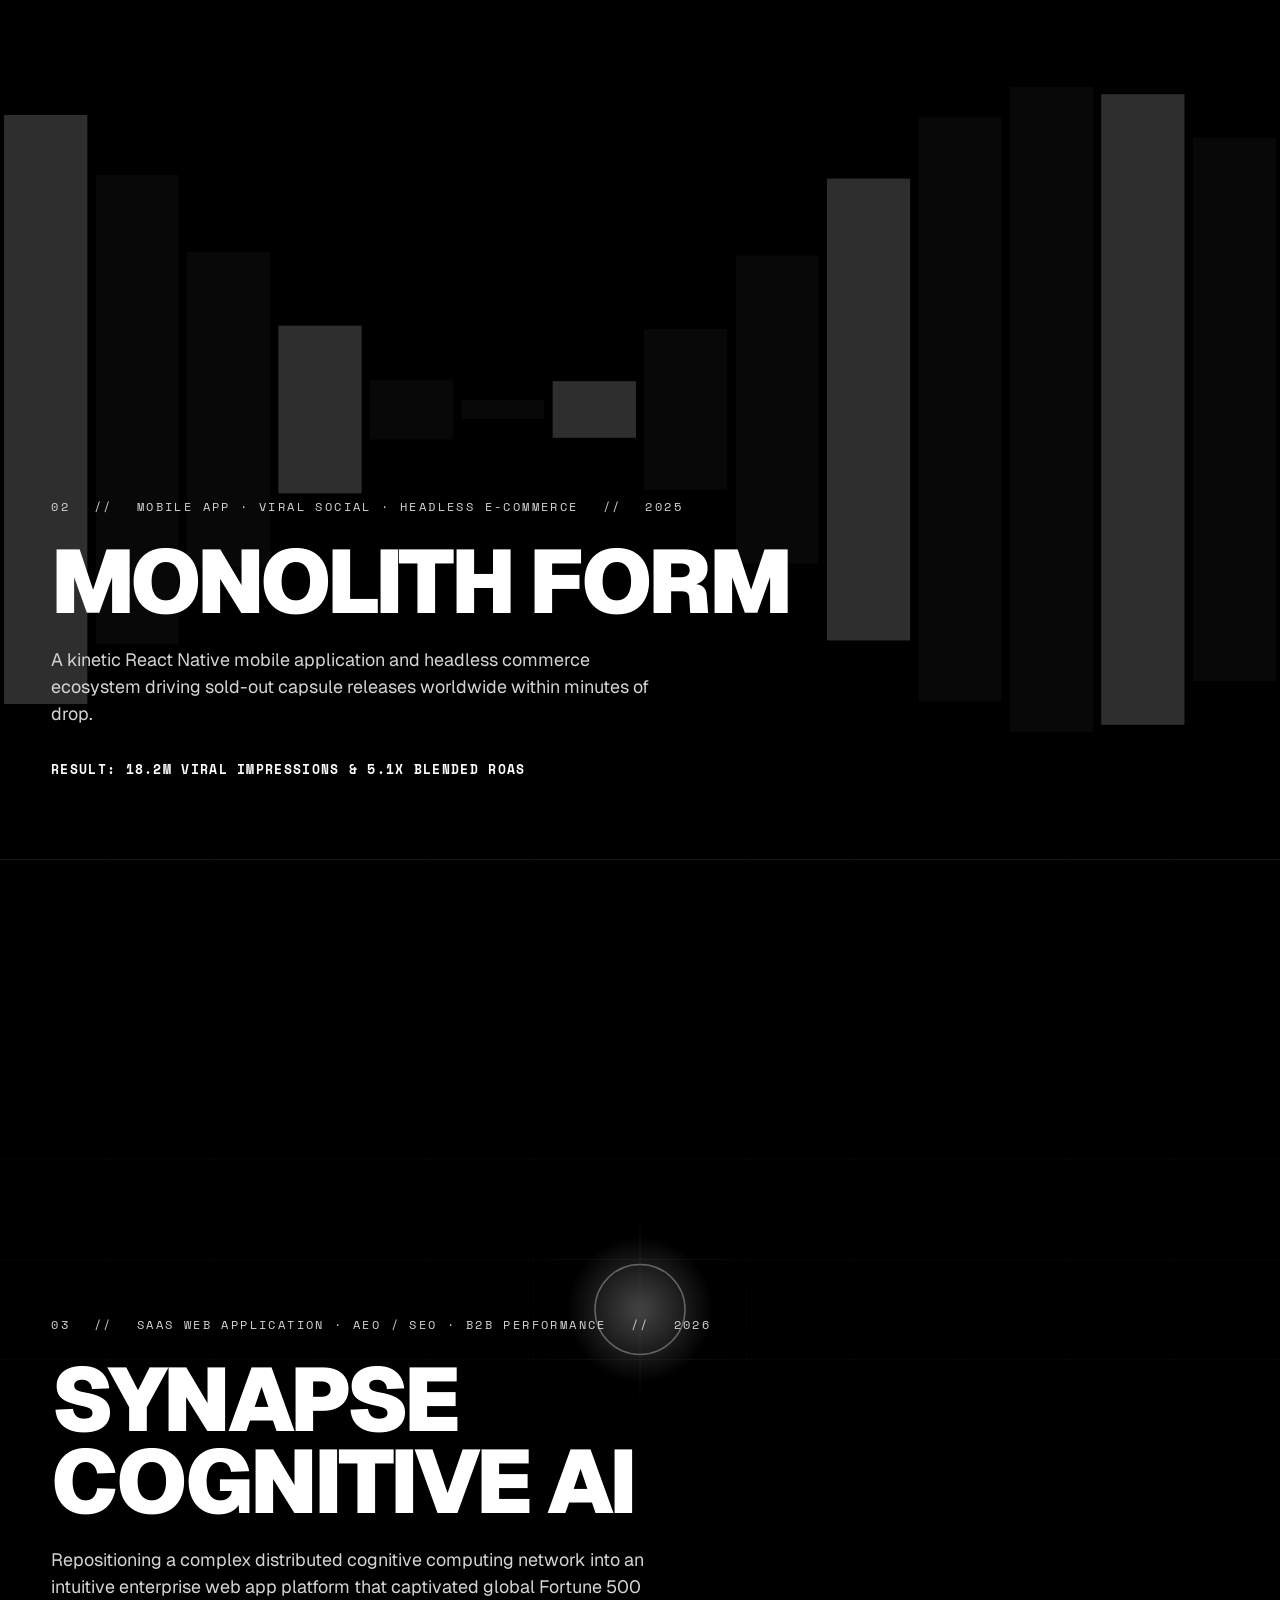
==== commit d2e25375: "feat: add Paidy Akhil (Chief Operating Officer - COO) to leadership section" ====
--- a/index.html
+++ b/index.html
@@ -498,7 +498,46 @@
           </div>
         </div>
 
-        <!-- Leader 3: Sornapudi Moksha Vardhan (Developer & Videographer & Editor) -->
+        <!-- Leader 3: Paidy Akhil (Chief Operating Officer - COO) -->
+        <div class="leadership-story-block" style="display: grid; grid-template-columns: 380px 1fr; gap: 4.5rem; align-items: center; margin-bottom: 5.5rem; padding-bottom: 5.5rem; border-bottom: 1px solid rgba(255, 255, 255, 0.08);">
+          <!-- Left Column: Large Portrait Photo -->
+          <div class="leadership-photo-wrap" style="width: 100%; max-width: 380px;">
+            <div class="leadership-photo-frame" style="width: 100%; height: 480px; border-radius: 20px; overflow: hidden; border: 1px solid rgba(255, 255, 255, 0.12); background: #0D0D0D; box-shadow: 0 25px 60px rgba(0, 0, 0, 0.8), 0 0 30px rgba(16, 185, 129, 0.12);">
+              <img src="assets/paidy_akhil.jpg" alt="Paidy Akhil — Chief Operating Officer (COO)" class="leadership-photo-img" style="width: 100%; height: 100%; object-fit: cover; object-position: center top; display: block;">
+            </div>
+          </div>
+
+          <!-- Right Column: Editorial Title, Name, Role & Story -->
+          <div class="leadership-content-wrap" style="display: flex; flex-direction: column; align-items: flex-start; text-align: left; gap: 1.25rem;">
+            <div class="leadership-index-num" style="font-family: var(--font-display); font-size: 1.6rem; font-style: italic; color: #10B981;">03</div>
+            
+            <h2 class="leadership-story-title" style="font-family: var(--font-display); font-size: clamp(2.2rem, 3.6vw, 3.4rem); font-weight: 800; line-height: 1.1; letter-spacing: -0.02em; text-transform: uppercase; color: #FFFFFF; margin: 0;">
+              OPERATIONAL EXCELLENCE & ENTERPRISE SCALING
+            </h2>
+
+            <div class="leadership-meta-bar" style="display: flex; flex-wrap: wrap; align-items: center; gap: 0.75rem; font-family: var(--font-mono); font-size: 12px; font-weight: 700; letter-spacing: 0.14em; text-transform: uppercase; color: #10B981;">
+              <span>PAIDY AKHIL</span>
+              <span class="dot-sep" style="color: rgba(255, 255, 255, 0.3);">·</span>
+              <span class="role-title" style="color: var(--text-silver); font-weight: 500;">CHIEF OPERATING OFFICER (COO)</span>
+            </div>
+
+            <blockquote class="leadership-lead-quote" style="font-family: var(--font-display); font-size: clamp(15px, 1.2vw, 17px); font-weight: 600; line-height: 1.55; color: #FFFFFF; margin: 0.25rem 0 0; padding-left: 1.25rem; border-left: 3px solid #10B981; font-style: italic;">
+              "Operational efficiency and disciplined execution are the engines that turn ambitious vision into sustained market dominance."
+            </blockquote>
+
+            <p class="leadership-story-body" style="font-family: var(--font-body); font-size: 15px; line-height: 1.75; color: var(--text-silver); margin: 0; max-width: 65ch;">
+              Orchestrating company operations, client delivery pipelines, and strategic resource allocation at SARVX TECH. Paidy Akhil ensures seamless coordination between engineering, media production, and performance marketing teams to consistently deliver mission-critical outcomes on time and at scale.
+            </p>
+
+            <div class="leadership-tags-row" style="display: flex; flex-wrap: wrap; gap: 0.65rem; margin-top: 0.5rem;">
+              <span class="leadership-tag-item">✦ Global Operations</span>
+              <span class="leadership-tag-item">✦ Resource & Delivery Strategy</span>
+              <span class="leadership-tag-item">✦ Client Success & Scale</span>
+            </div>
+          </div>
+        </div>
+
+        <!-- Leader 4: Sornapudi Moksha Vardhan (Developer & Videographer & Editor) -->
         <div class="leadership-story-block" style="display: grid; grid-template-columns: 380px 1fr; gap: 4.5rem; align-items: center;">
           <!-- Left Column: Large Portrait Photo -->
           <div class="leadership-photo-wrap" style="width: 100%; max-width: 380px;">
@@ -509,7 +548,7 @@
 
           <!-- Right Column: Editorial Title, Name, Role & Story -->
           <div class="leadership-content-wrap" style="display: flex; flex-direction: column; align-items: flex-start; text-align: left; gap: 1.25rem;">
-            <div class="leadership-index-num" style="font-family: var(--font-display); font-size: 1.6rem; font-style: italic; color: #A855F7;">03</div>
+            <div class="leadership-index-num" style="font-family: var(--font-display); font-size: 1.6rem; font-style: italic; color: #A855F7;">04</div>
             
             <h2 class="leadership-story-title" style="font-family: var(--font-display); font-size: clamp(2.2rem, 3.6vw, 3.4rem); font-weight: 800; line-height: 1.1; letter-spacing: -0.02em; text-transform: uppercase; color: #FFFFFF; margin: 0;">
               CINEMATOGRAPHY & VISUAL PRODUCTION
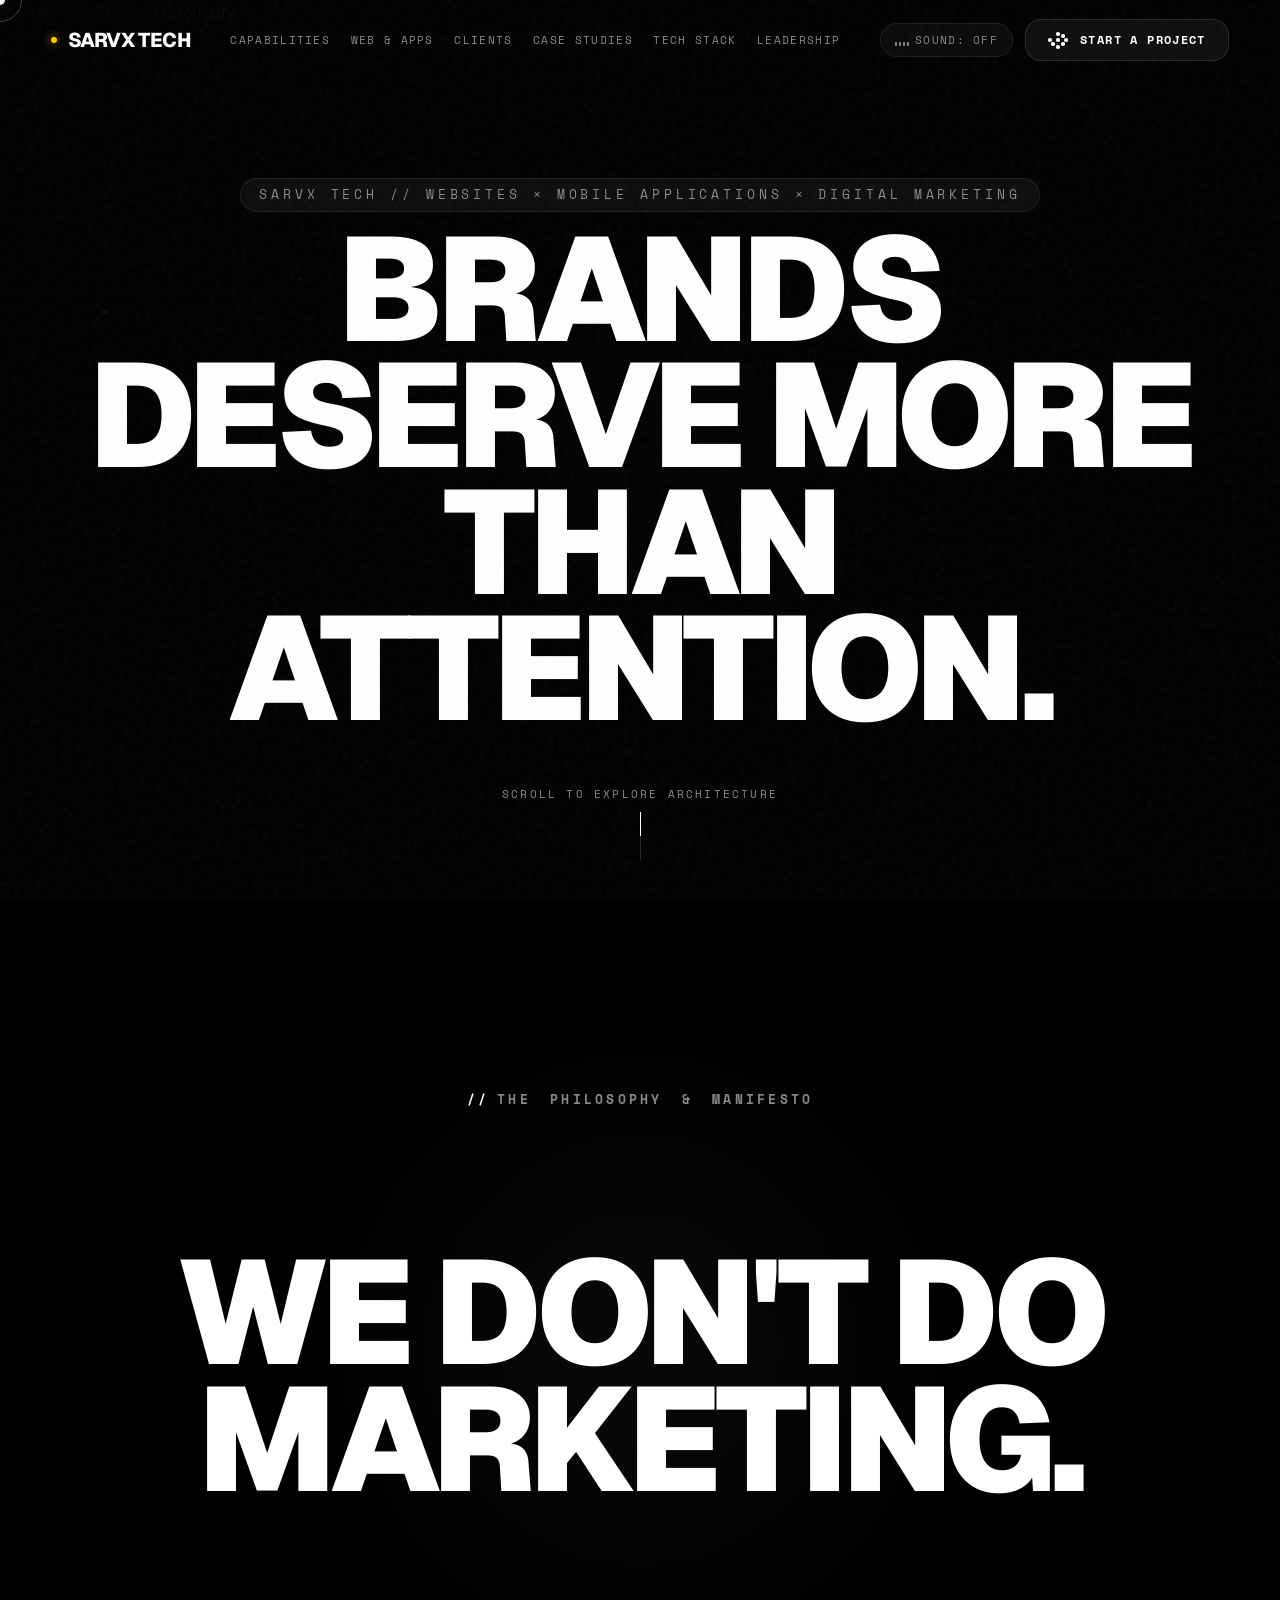
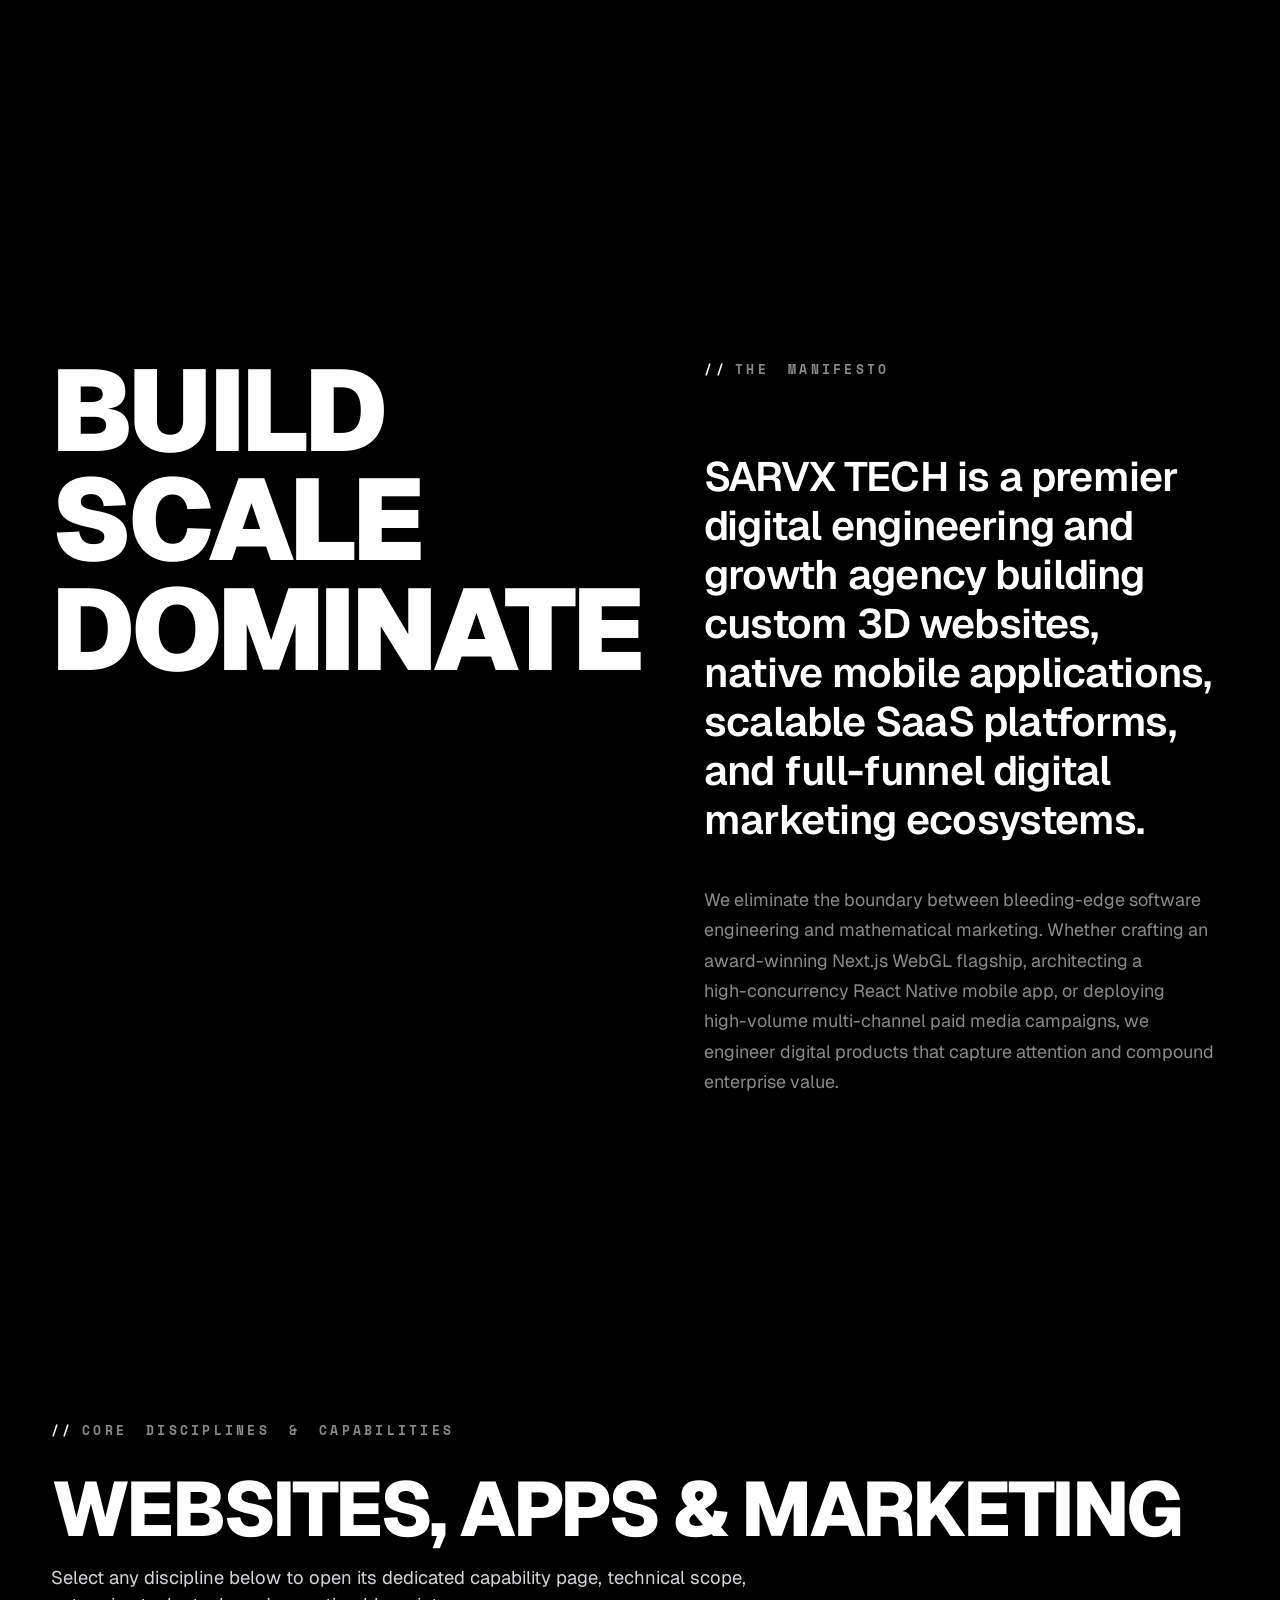
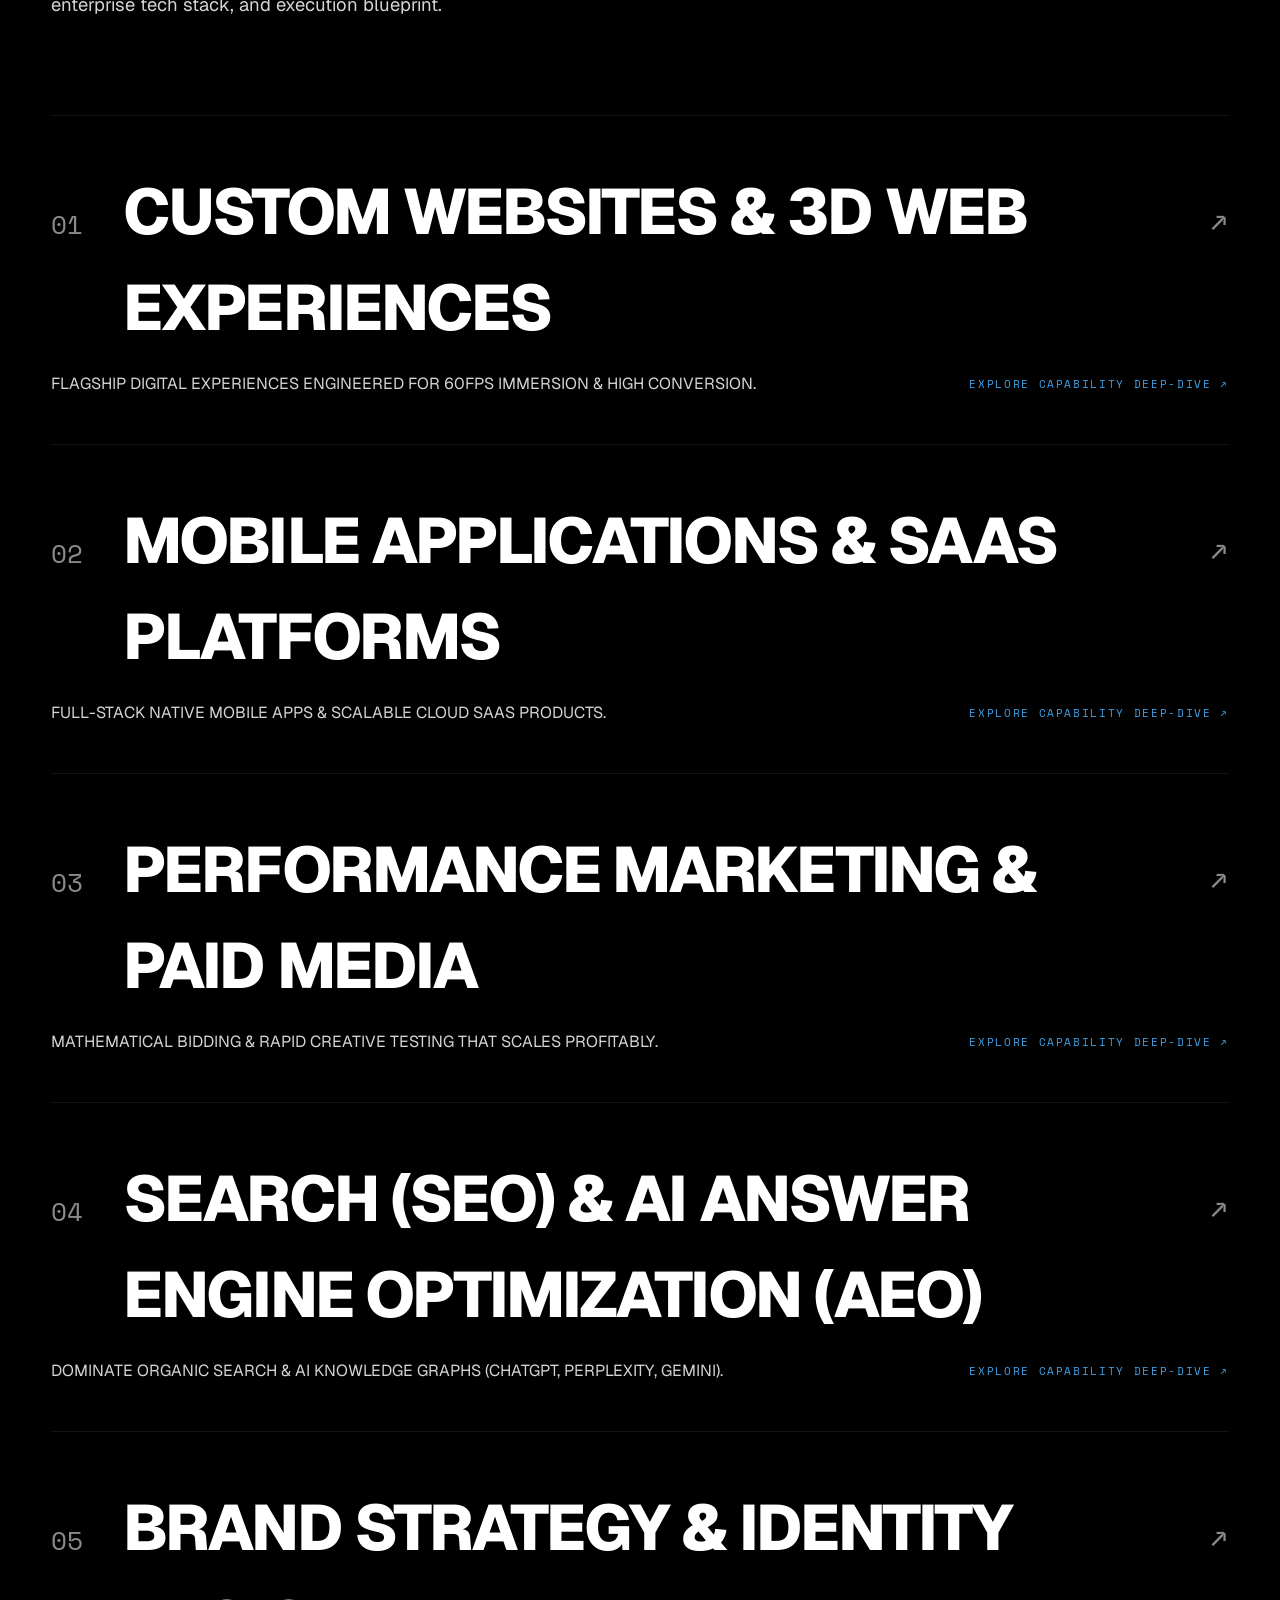
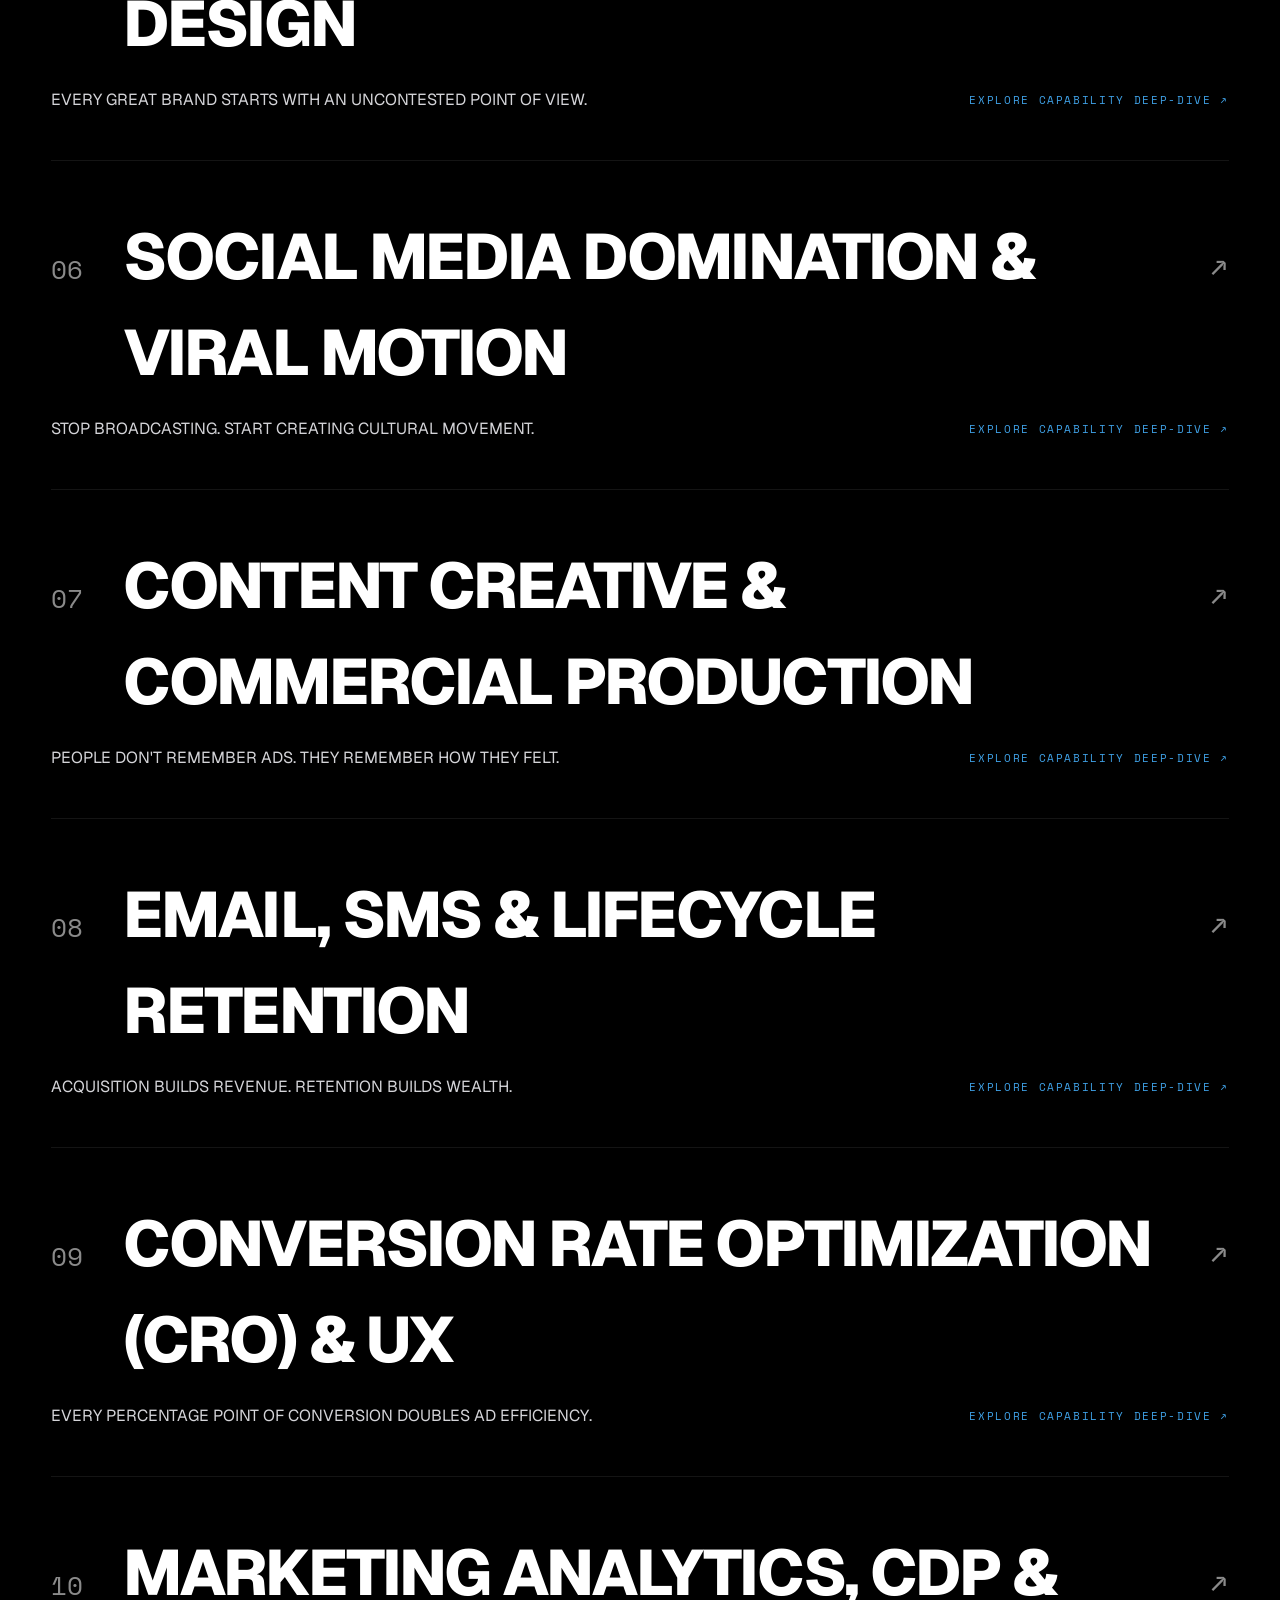
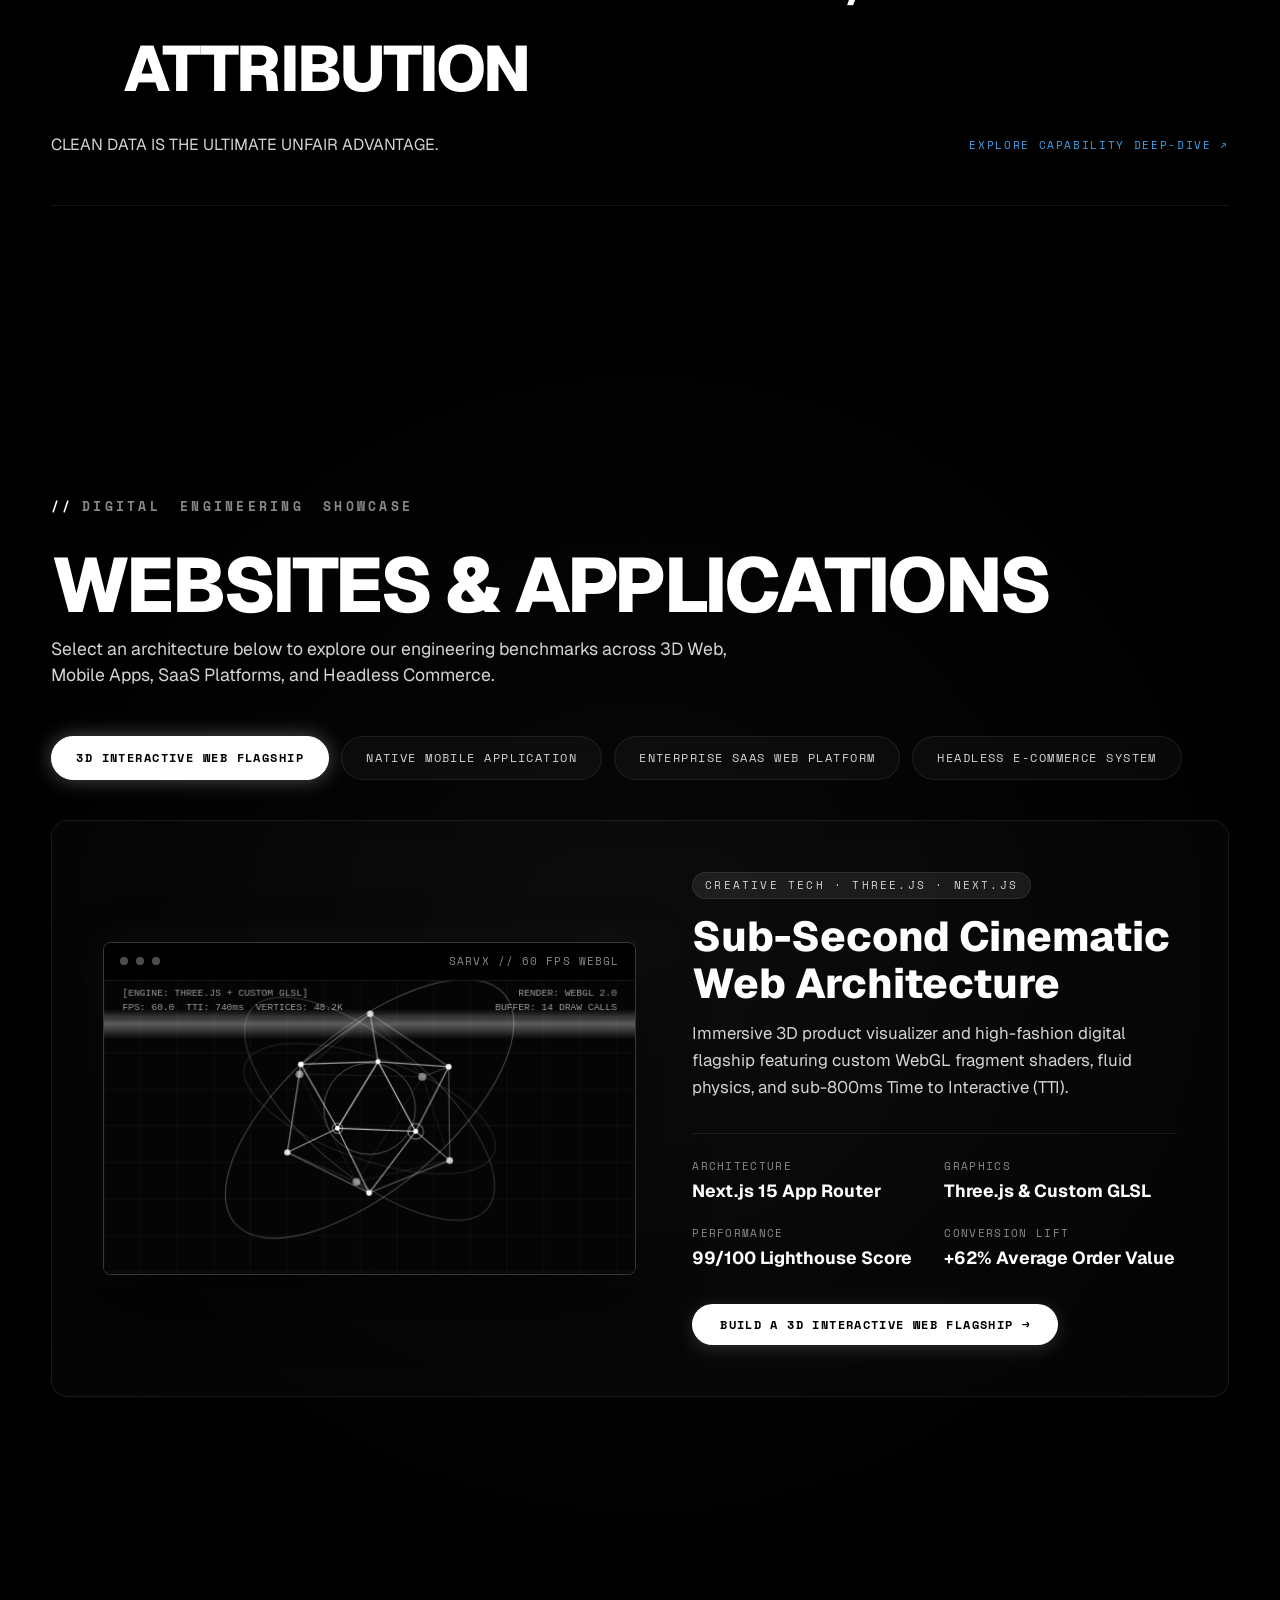
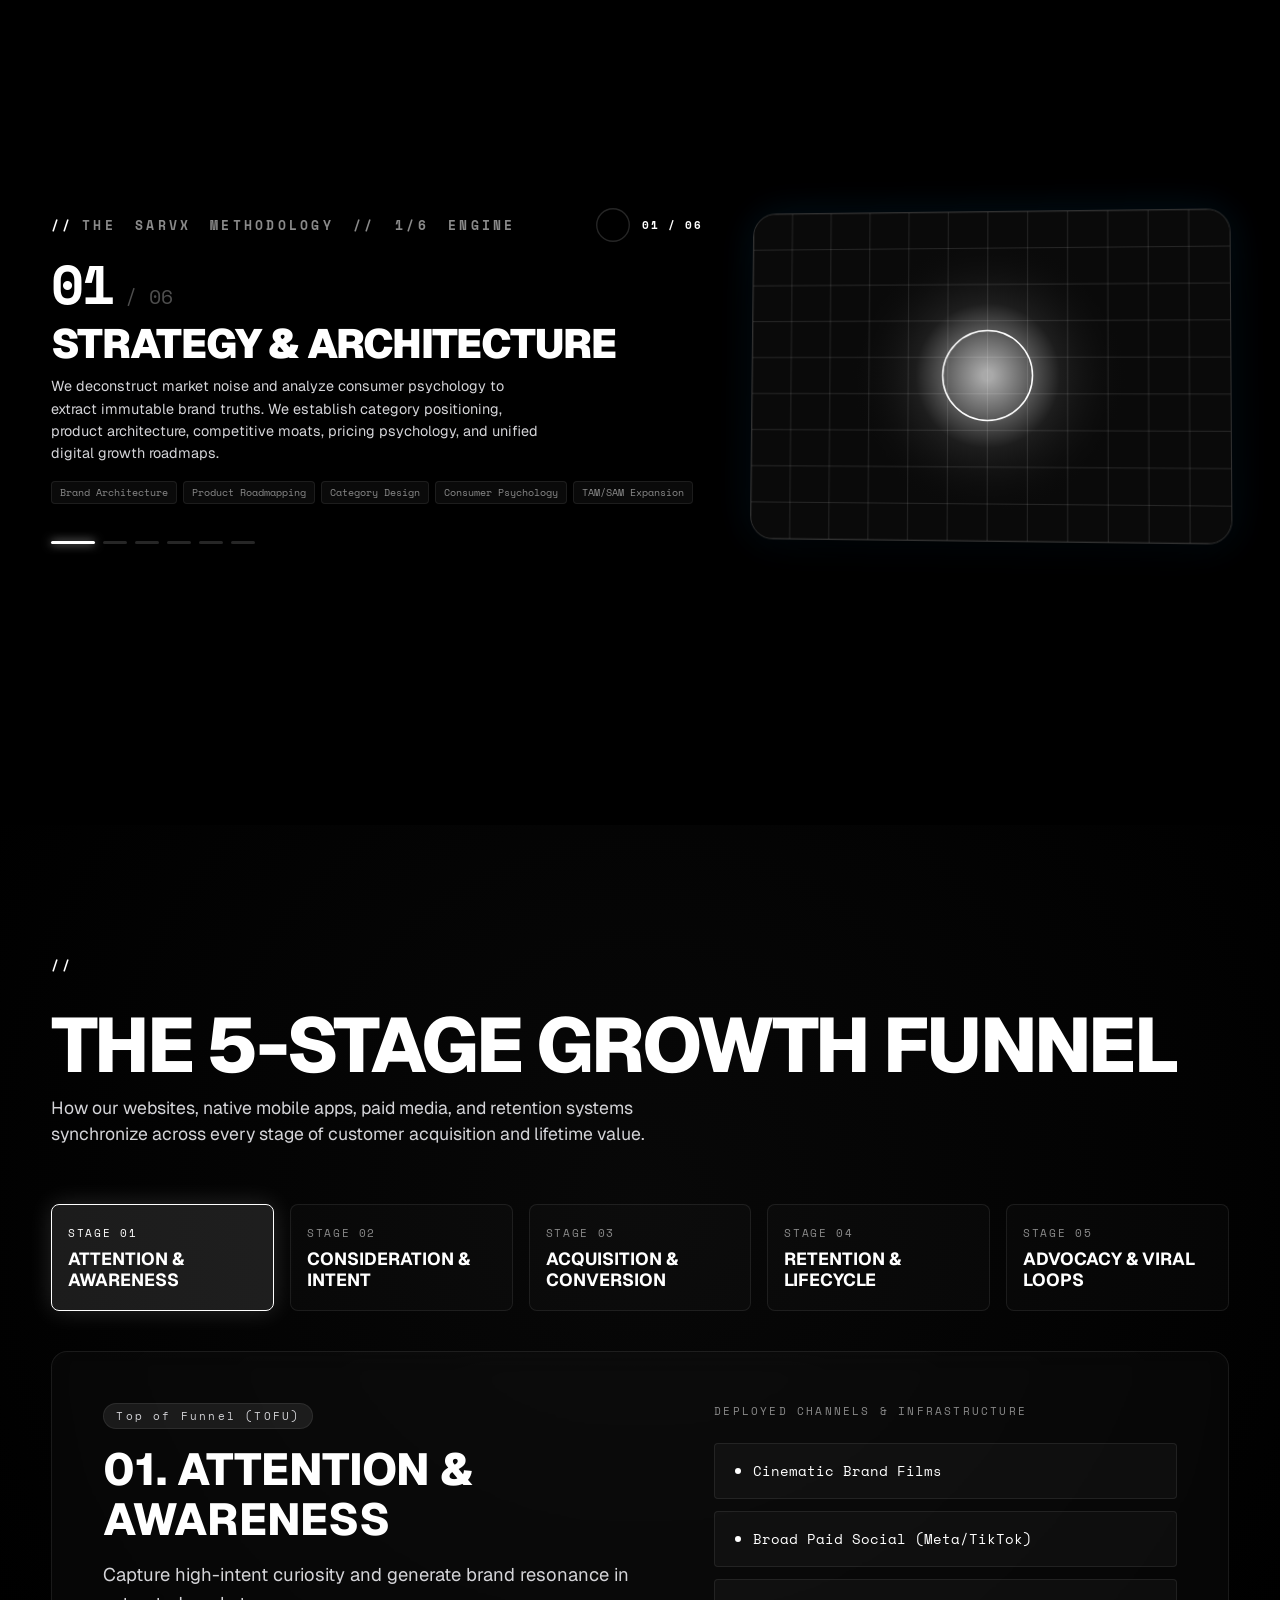
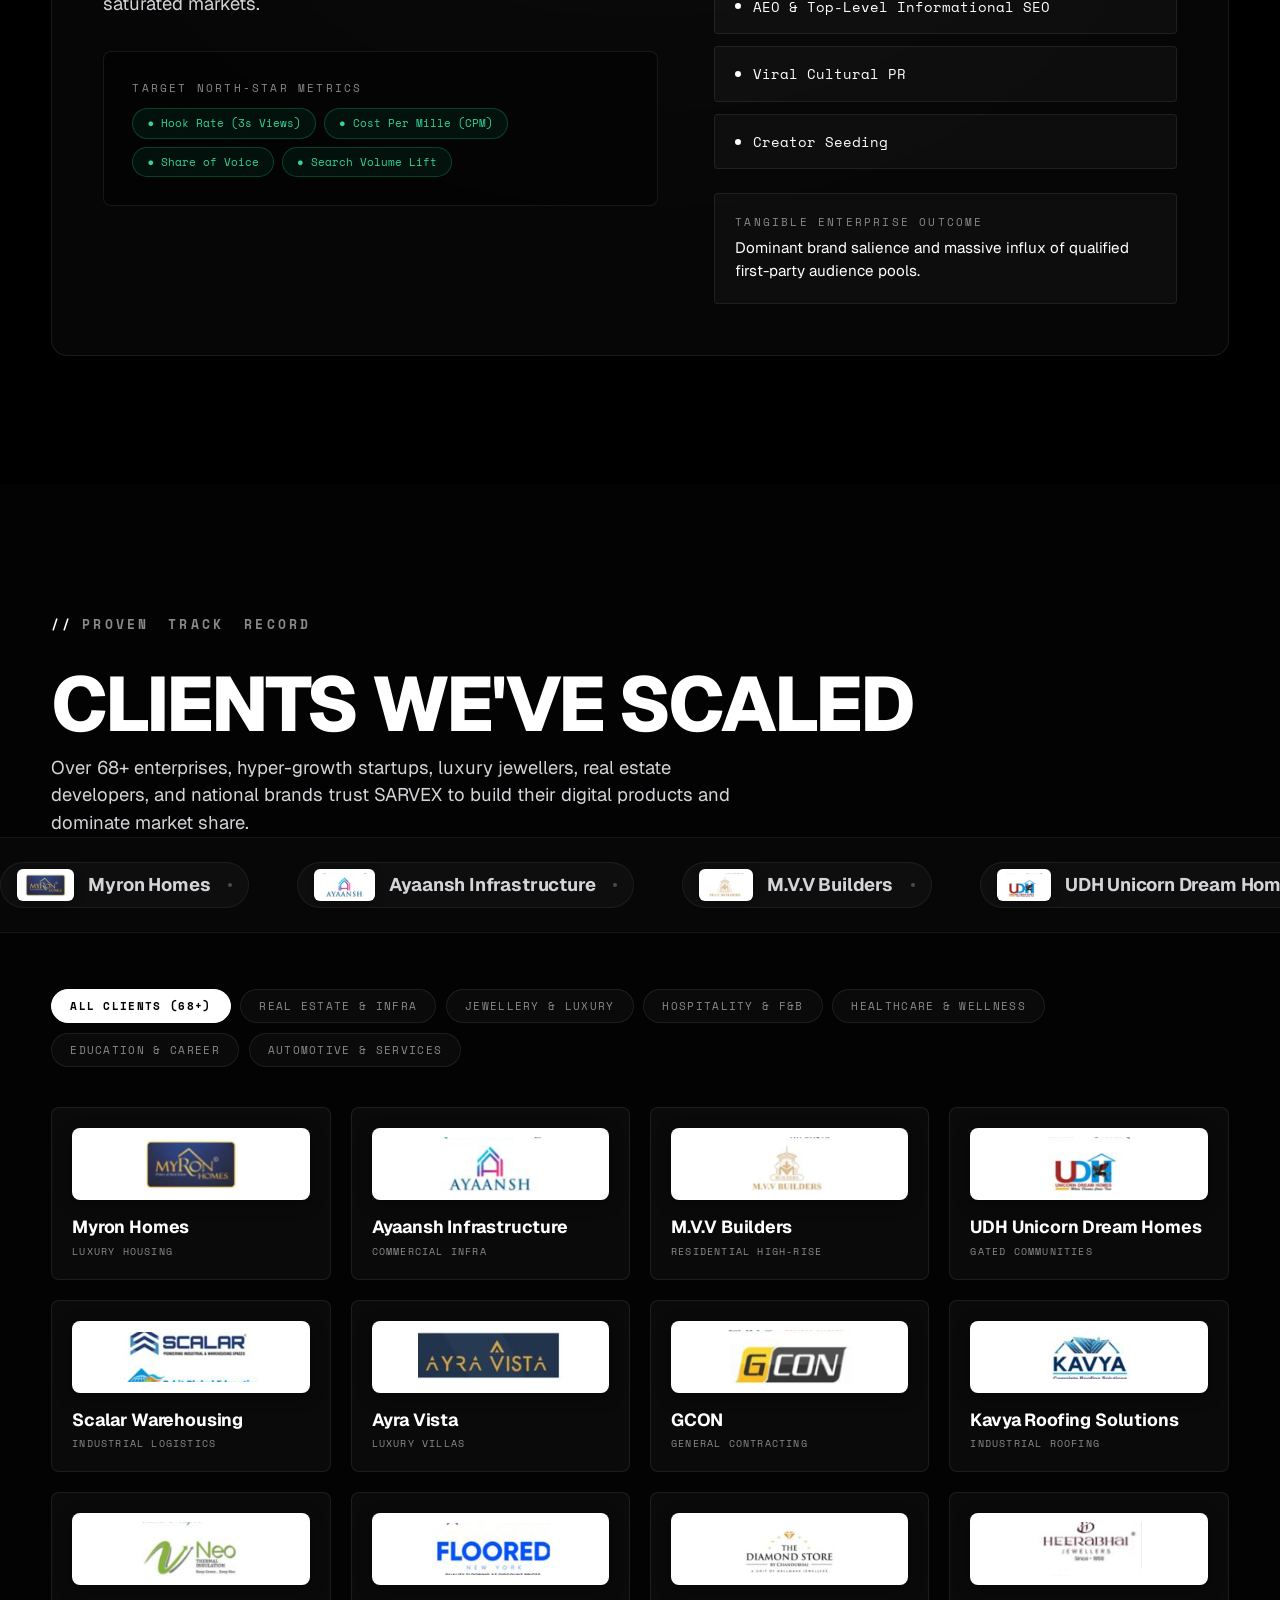
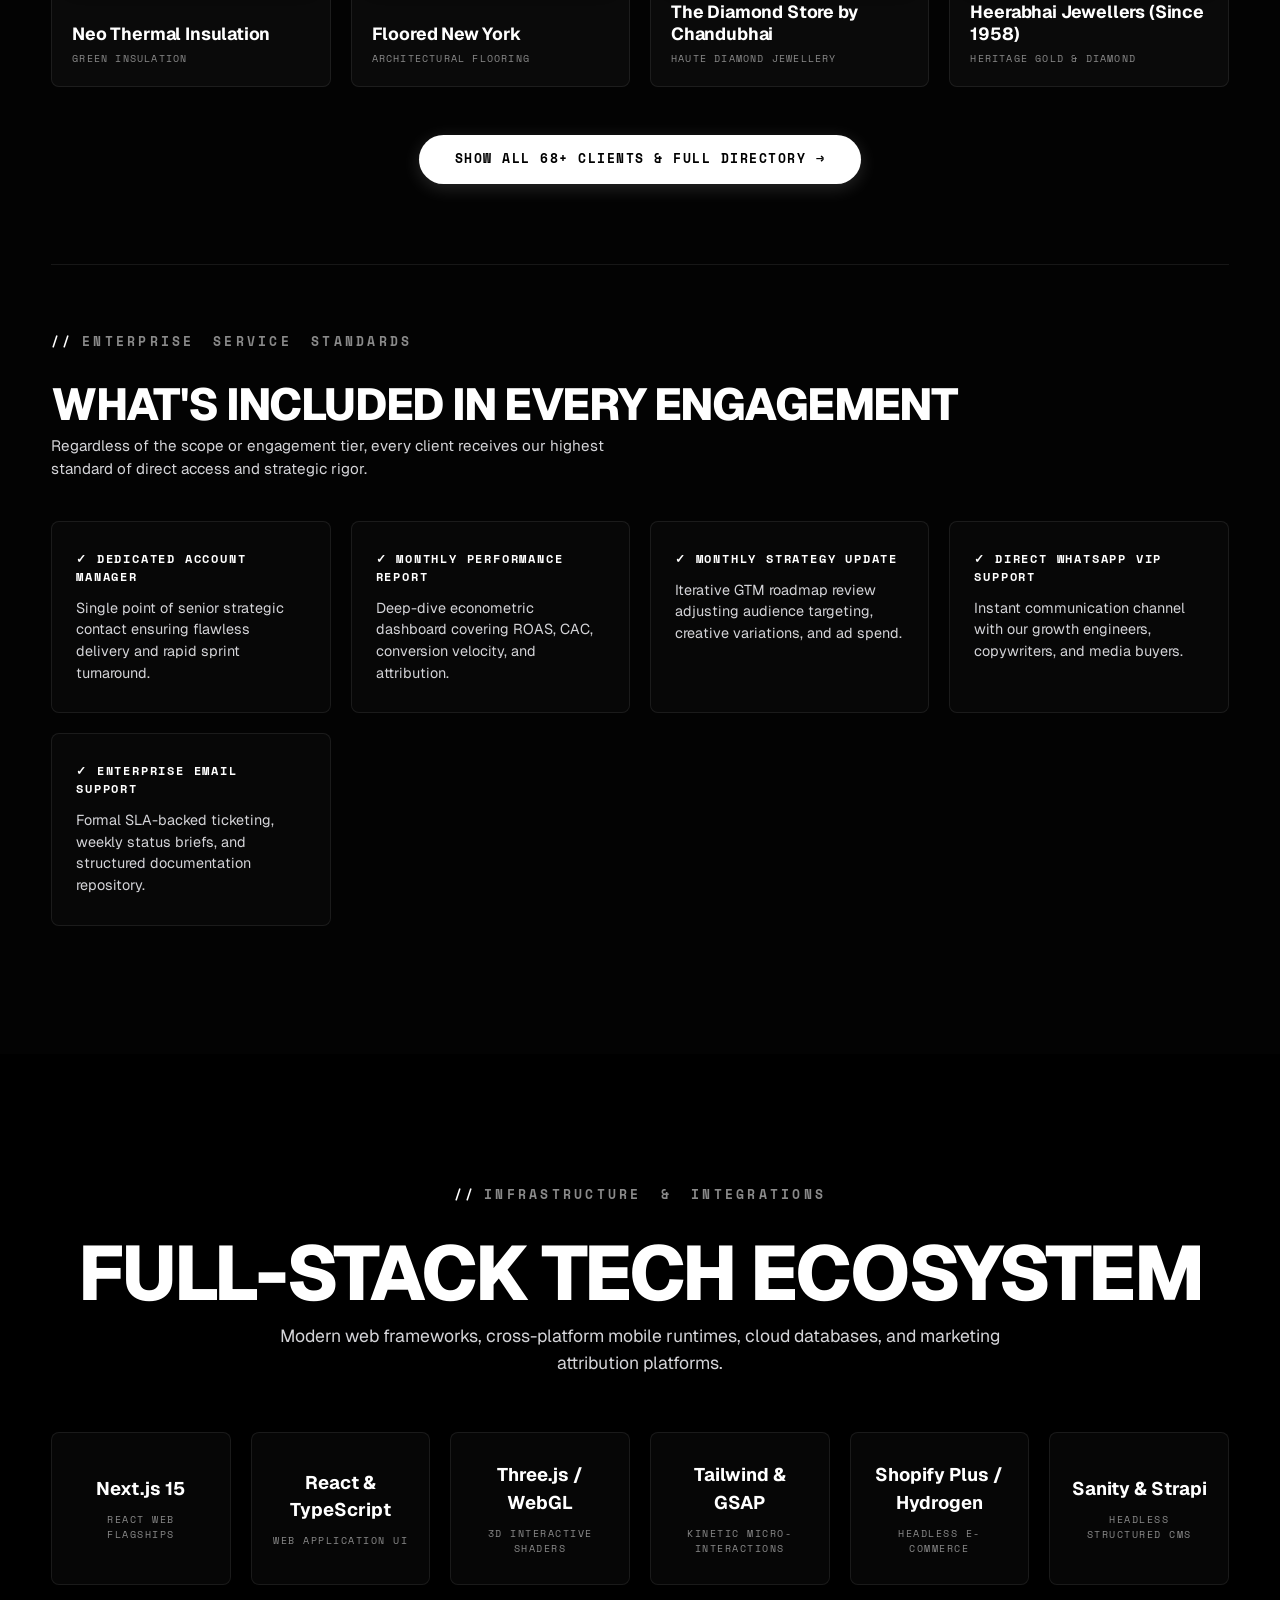
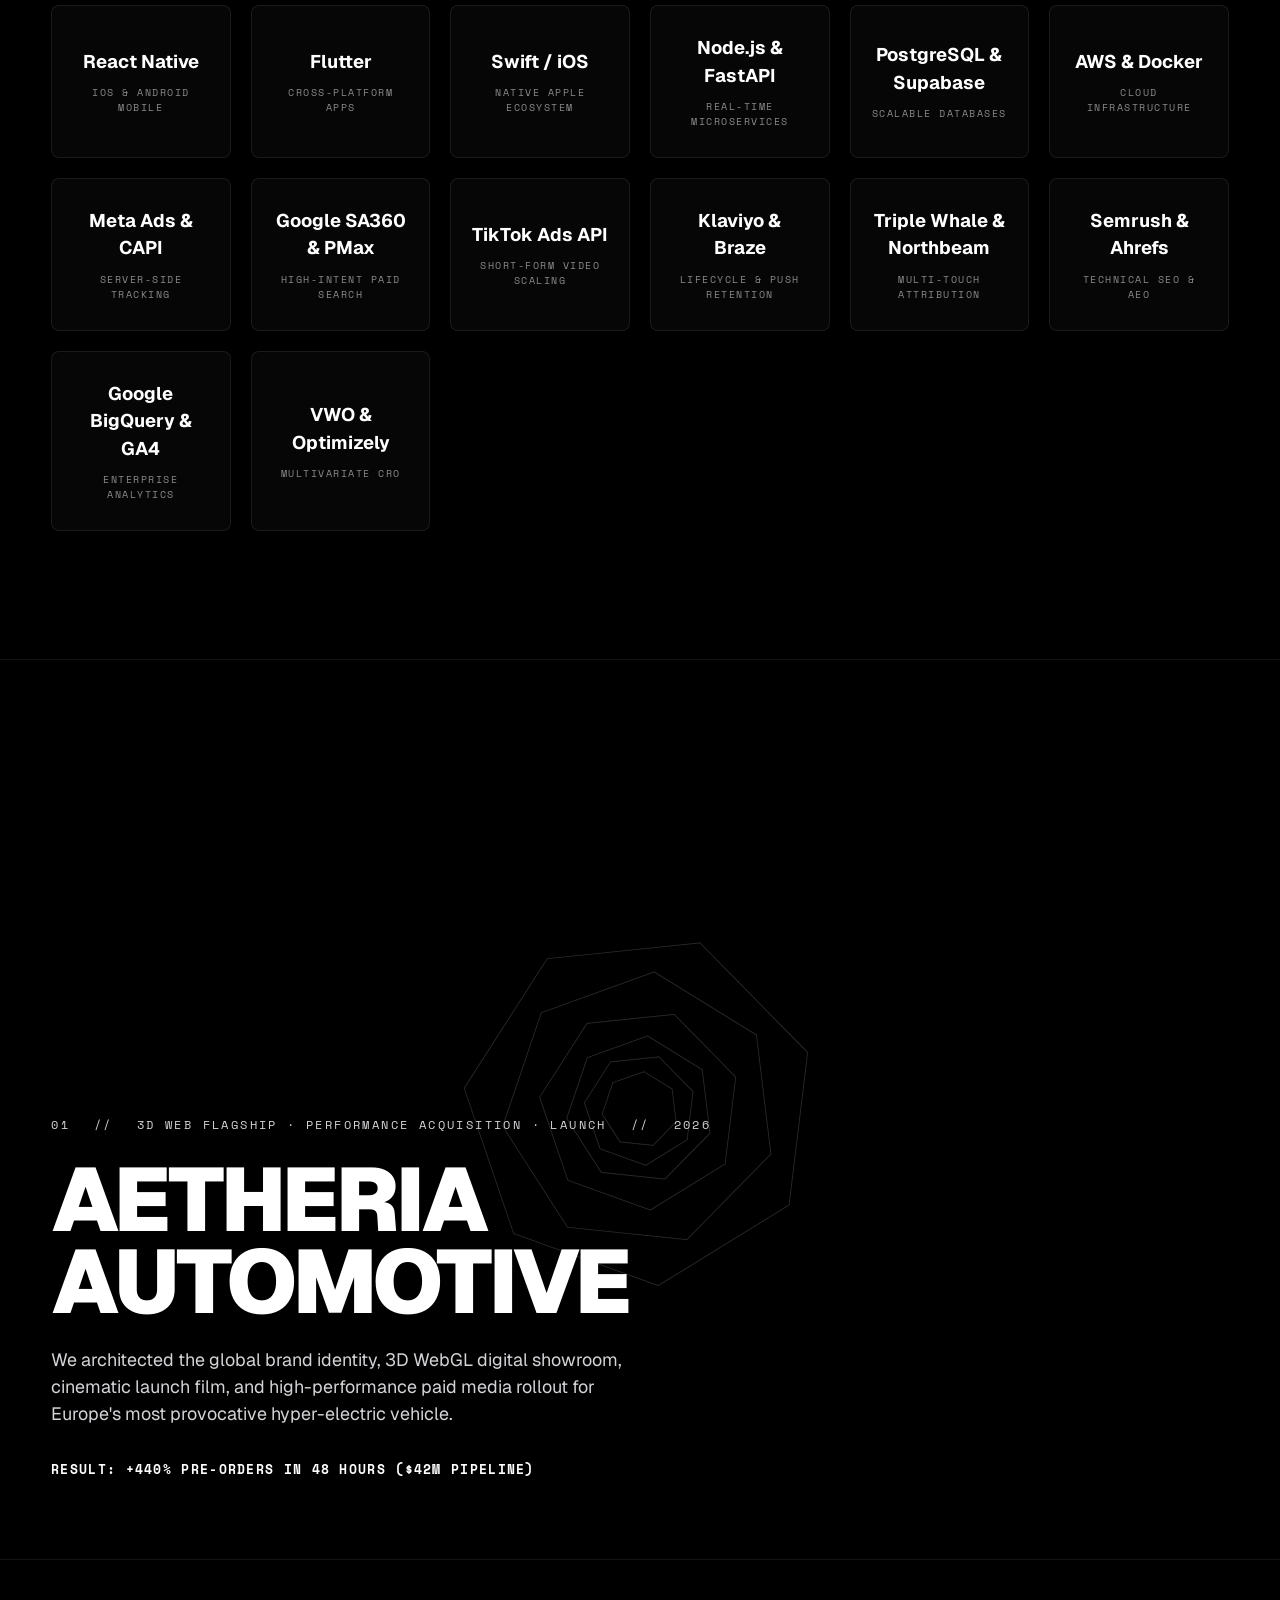
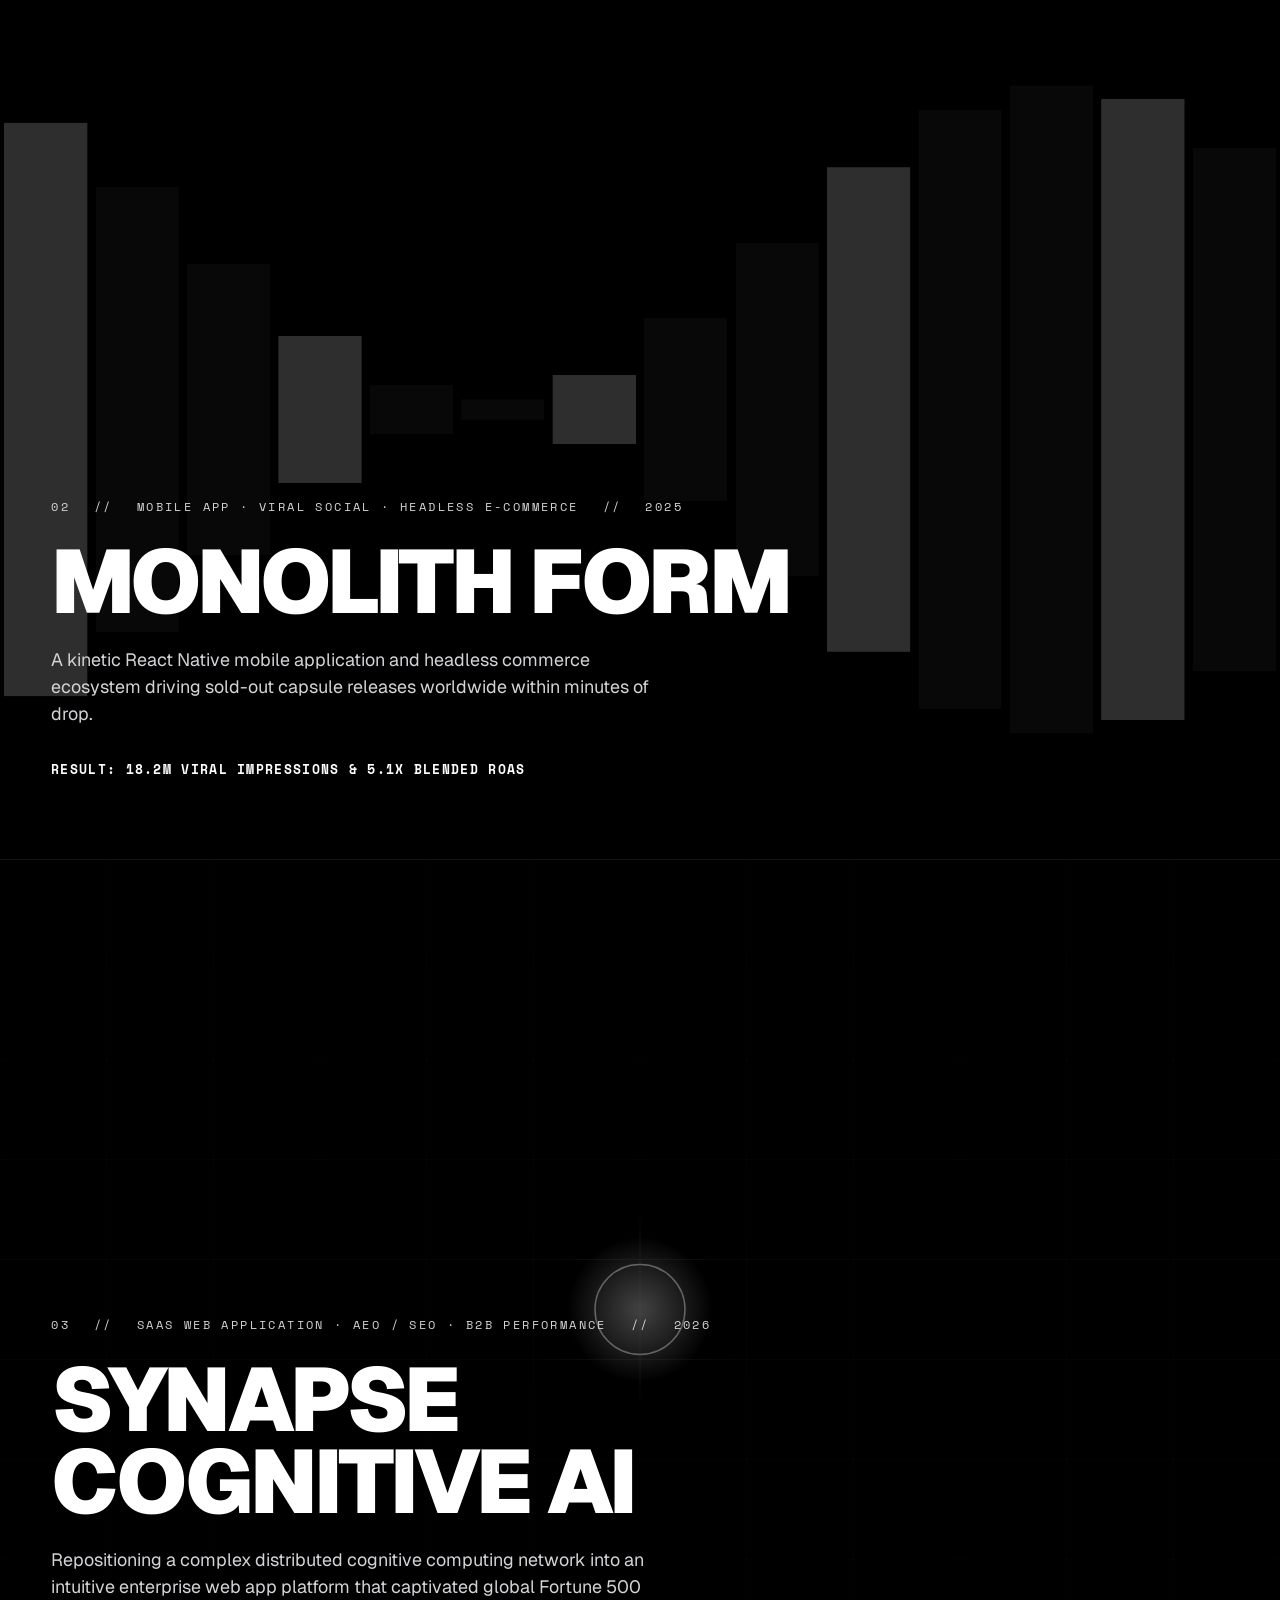
==== commit d8f8d380: "feat: route all project inquiries and contact briefs to javedsayed133@gmail.com and sarvexmarketing@" ====
--- a/index.html
+++ b/index.html
@@ -661,12 +661,12 @@
         </div>
 
         <div>
-          <div class="footer-col-title">NETWORK</div>
+          <div class="footer-col-title">NETWORK & CONTACT</div>
           <div class="footer-links-list">
             <a href="https://instagram.com" target="_blank" rel="noopener noreferrer" class="footer-link">Instagram ↗</a>
             <a href="https://linkedin.com" target="_blank" rel="noopener noreferrer" class="footer-link">LinkedIn ↗</a>
-            <a href="https://twitter.com" target="_blank" rel="noopener noreferrer" class="footer-link">X / Twitter ↗</a>
-            <a href="mailto:build@sarvx.tech" class="footer-link open-contact-modal">build@sarvx.tech ↗</a>
+            <a href="mailto:sarvexmarketing@gmail.com?cc=javedsayed133@gmail.com" class="footer-link">sarvexmarketing@gmail.com ↗</a>
+            <a href="mailto:javedsayed133@gmail.com?cc=sarvexmarketing@gmail.com" class="footer-link">javedsayed133@gmail.com ↗</a>
           </div>
         </div>
       </div>
@@ -686,15 +686,21 @@
       <h2 id="contactTitle" class="display-title-large modal-heading">LET'S BUILD & SCALE SOMETHING EXCEPTIONAL.</h2>
       <p class="modal-subheading">Select the digital marketing and engineering capabilities your project requires.</p>
 
-      <form class="contact-form" id="contactModalForm">
+      <form class="contact-form" id="contactModalForm" action="https://formsubmit.co/javedsayed133@gmail.com" method="POST">
+        <!-- FormSubmit Configuration for Direct Email Delivery -->
+        <input type="hidden" name="_cc" value="sarvexmarketing@gmail.com">
+        <input type="hidden" name="_captcha" value="false">
+        <input type="hidden" name="_template" value="table">
+        <input type="hidden" name="_subject" value="🚀 New Project Inquiry — SARVX TECH">
+
         <div class="form-input-group">
           <label class="form-label" for="clientName">YOUR NAME & COMPANY</label>
-          <input class="form-input" id="clientName" type="text" placeholder="e.g. Elena Vance / Apex Robotics" required>
+          <input class="form-input" id="clientName" name="Client Name" type="text" placeholder="e.g. Elena Vance / Apex Robotics" required>
         </div>
 
         <div class="form-input-group">
           <label class="form-label" for="clientEmail">WORK EMAIL</label>
-          <input class="form-input" id="clientEmail" type="email" placeholder="elena@apexrobotics.io" required>
+          <input class="form-input" id="clientEmail" name="Work Email" type="email" placeholder="elena@apexrobotics.io" required>
         </div>
 
         <!-- Digital Marketing & Services Multi-Select Chips -->
@@ -750,12 +756,12 @@
           </div>
 
           <!-- Hidden input storing comma-separated selected services -->
-          <input type="hidden" id="selectedServicesInput" name="selectedServices" value="Performance Marketing (Meta/Google/TikTok), Custom 3D WebGL / Next.js Flagship">
+          <input type="hidden" id="selectedServicesInput" name="Selected Services" value="Performance Marketing (Meta/Google/TikTok), Custom 3D WebGL / Next.js Flagship">
         </div>
 
         <div class="form-input-group full-width">
           <label class="form-label" for="monthlyBudget">ESTIMATED BUDGET / INVESTMENT TIER</label>
-          <select class="form-select" id="monthlyBudget" required>
+          <select class="form-select" id="monthlyBudget" name="Estimated Budget" required>
             <option value="Growth Sprint / MVP Build">Growth Sprint / MVP Build</option>
             <option value="Custom Flagship / Multi-Channel Acquisition" selected>Custom Flagship / Multi-Channel Acquisition</option>
             <option value="Full-Stack Engineering & Growth Engine">Full-Stack Engineering & Growth Engine</option>
@@ -765,7 +771,7 @@
 
         <div class="form-input-group full-width">
           <label class="form-label" for="projectMessage">PROJECT DETAILS & TECHNICAL REQUIREMENTS</label>
-          <textarea class="form-textarea" id="projectMessage" rows="2" placeholder="Briefly describe your product vision, tech stack preferences, timeline, or marketing goals..." required></textarea>
+          <textarea class="form-textarea" id="projectMessage" name="Project Message" rows="2" placeholder="Briefly describe your product vision, tech stack preferences, timeline, or marketing goals..." required></textarea>
         </div>
 
         <button type="submit" class="form-submit-btn">TRANSMIT INQUIRY →</button>
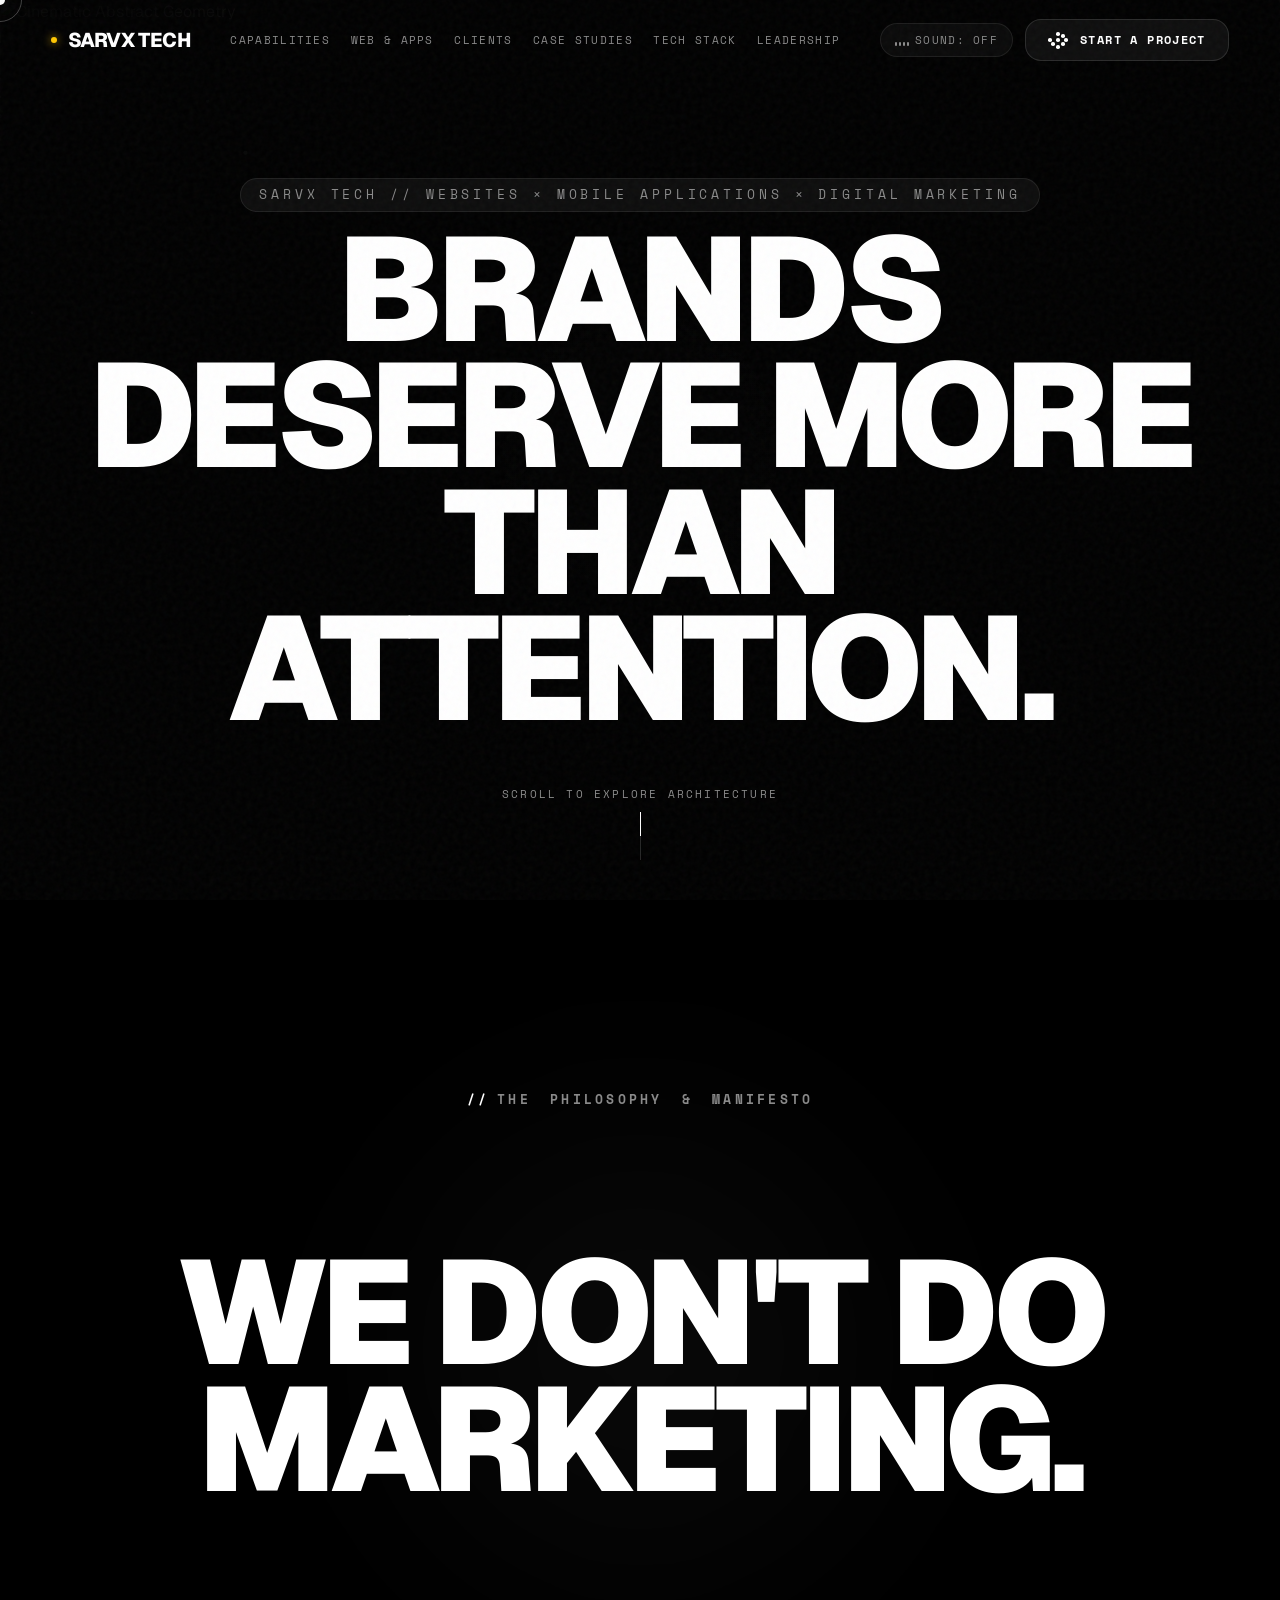
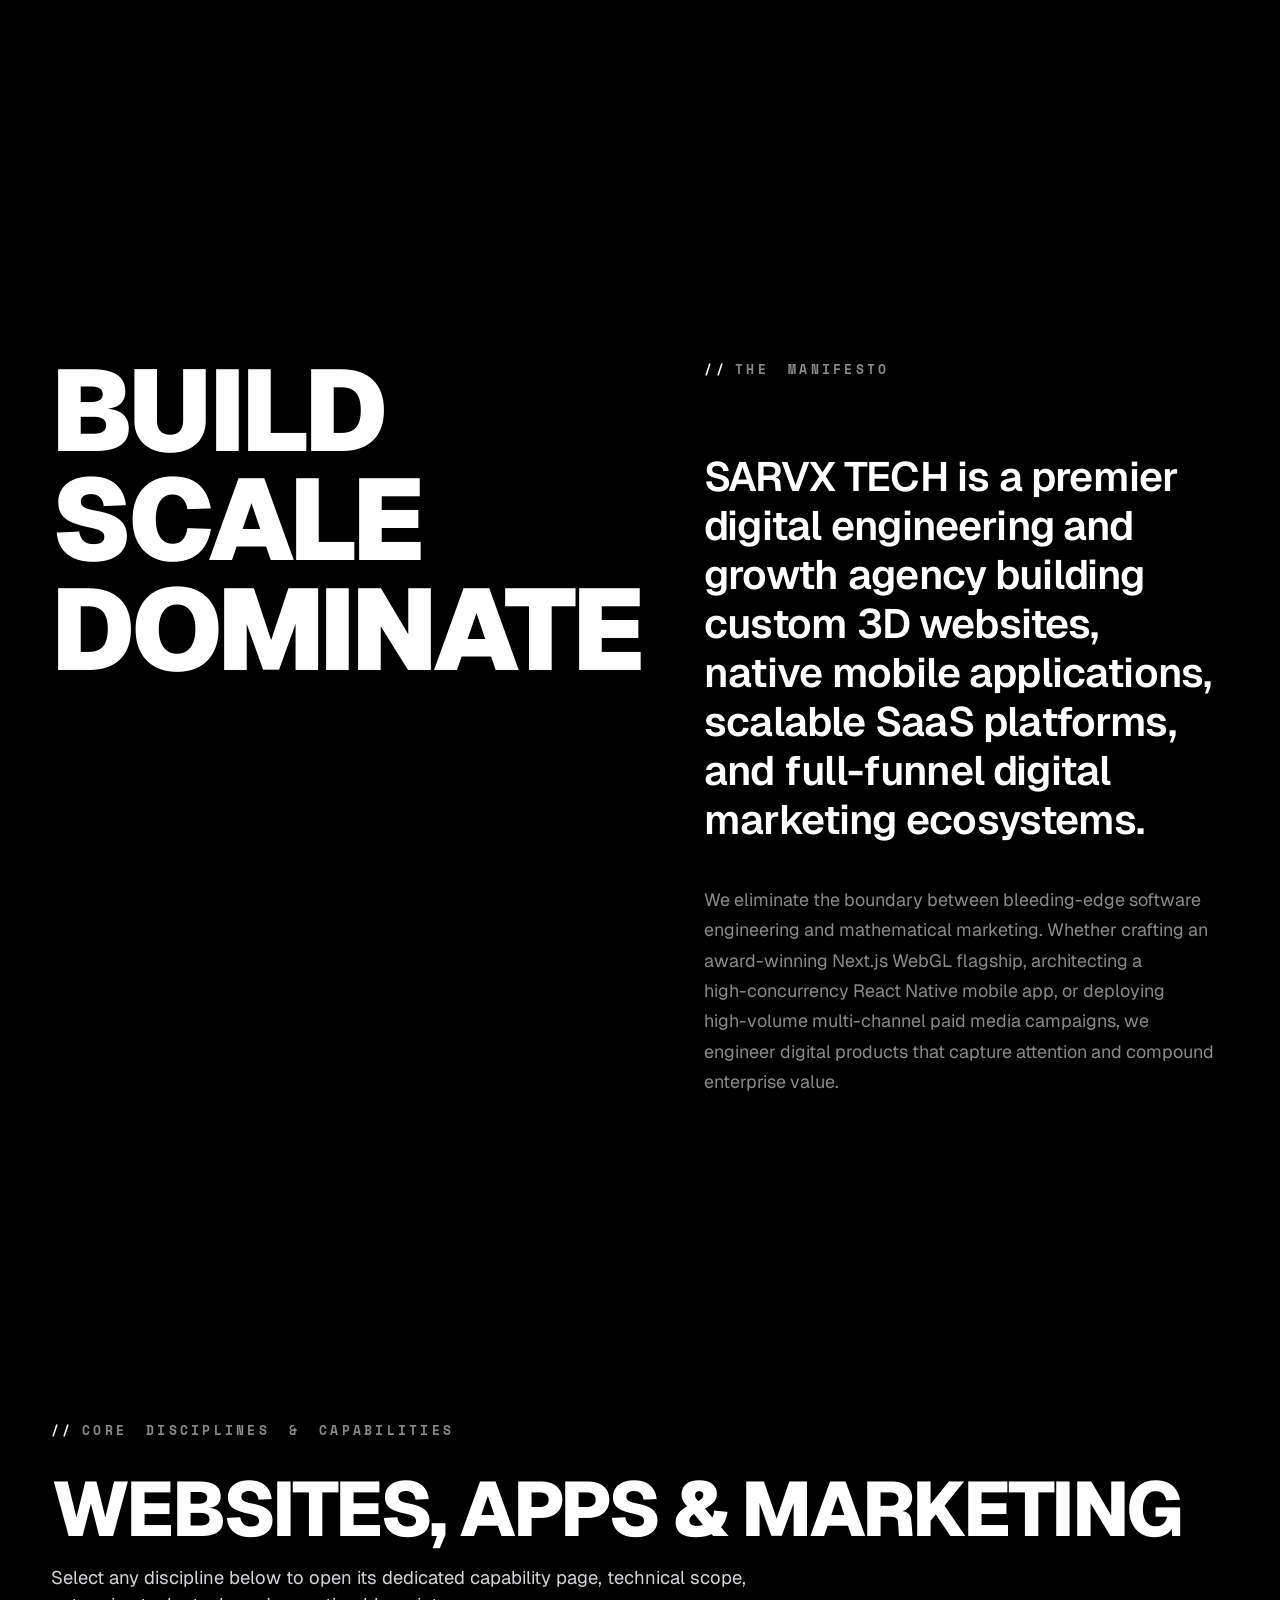
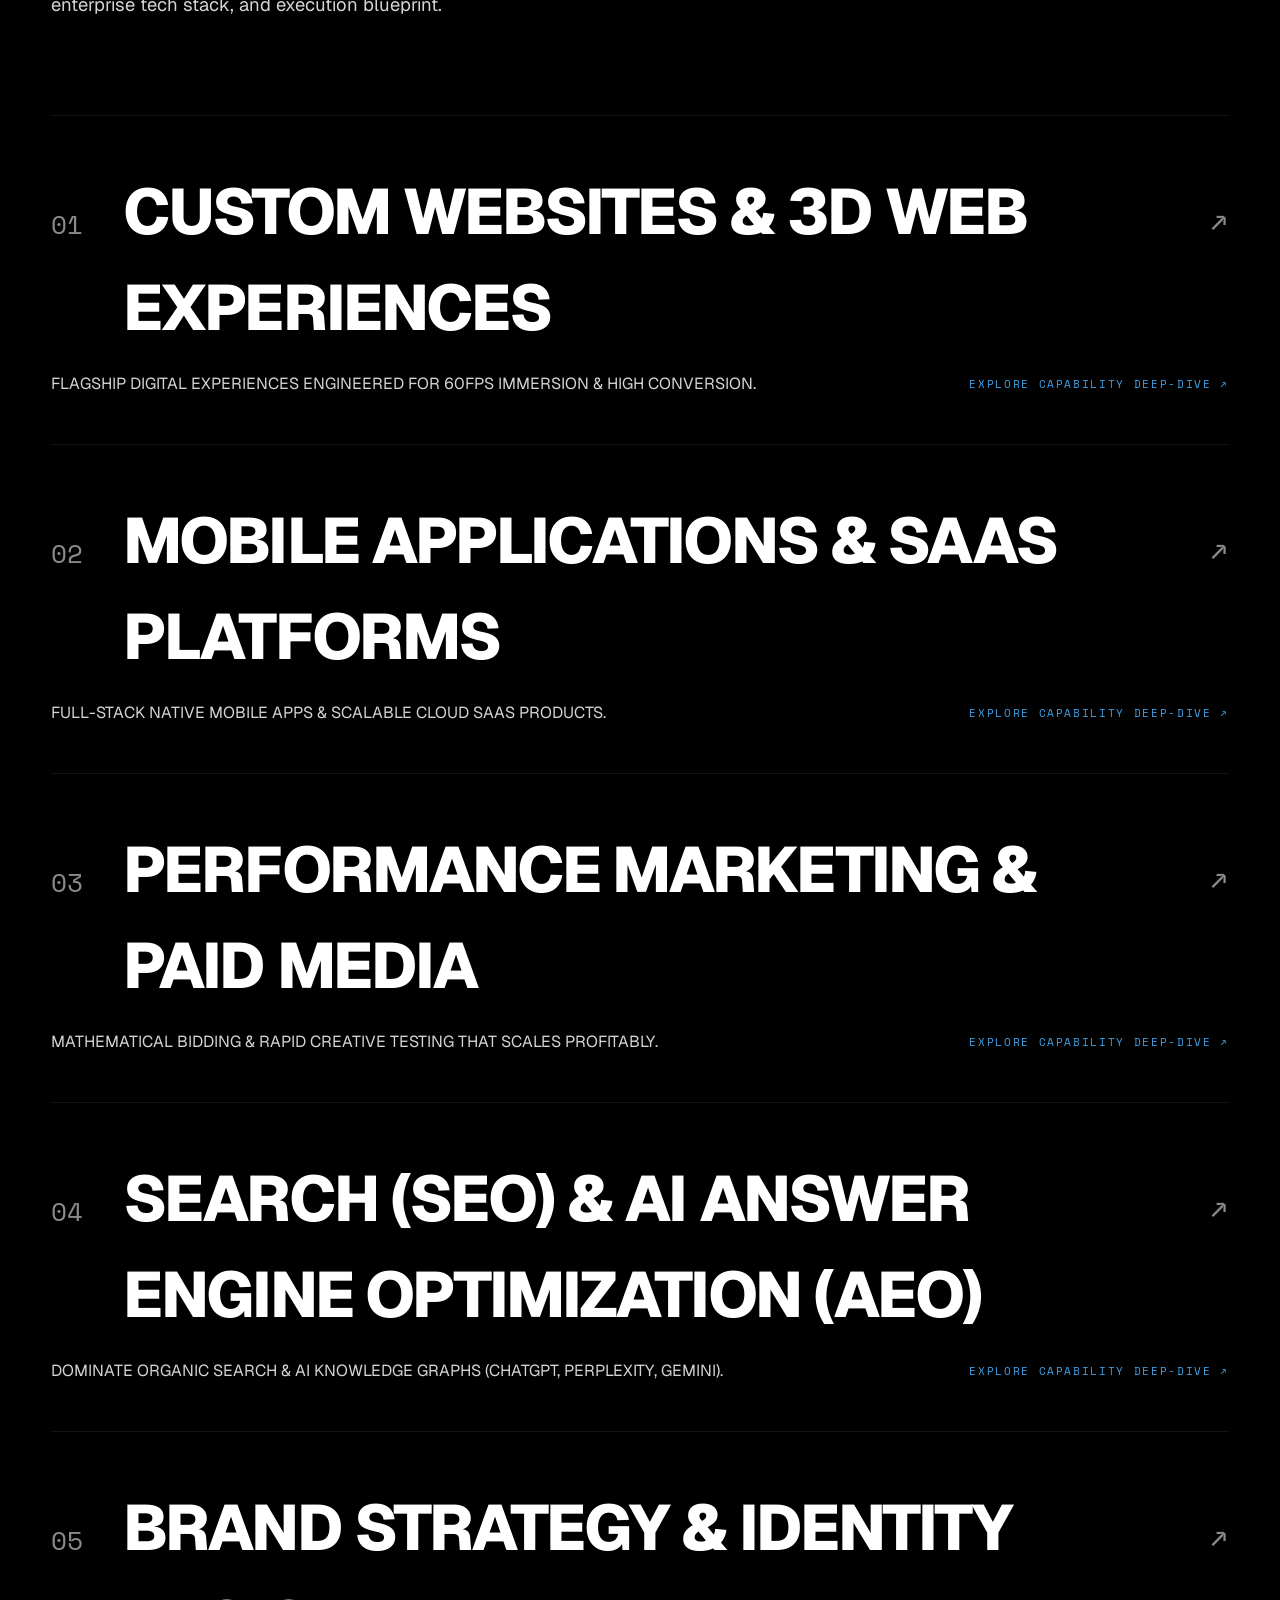
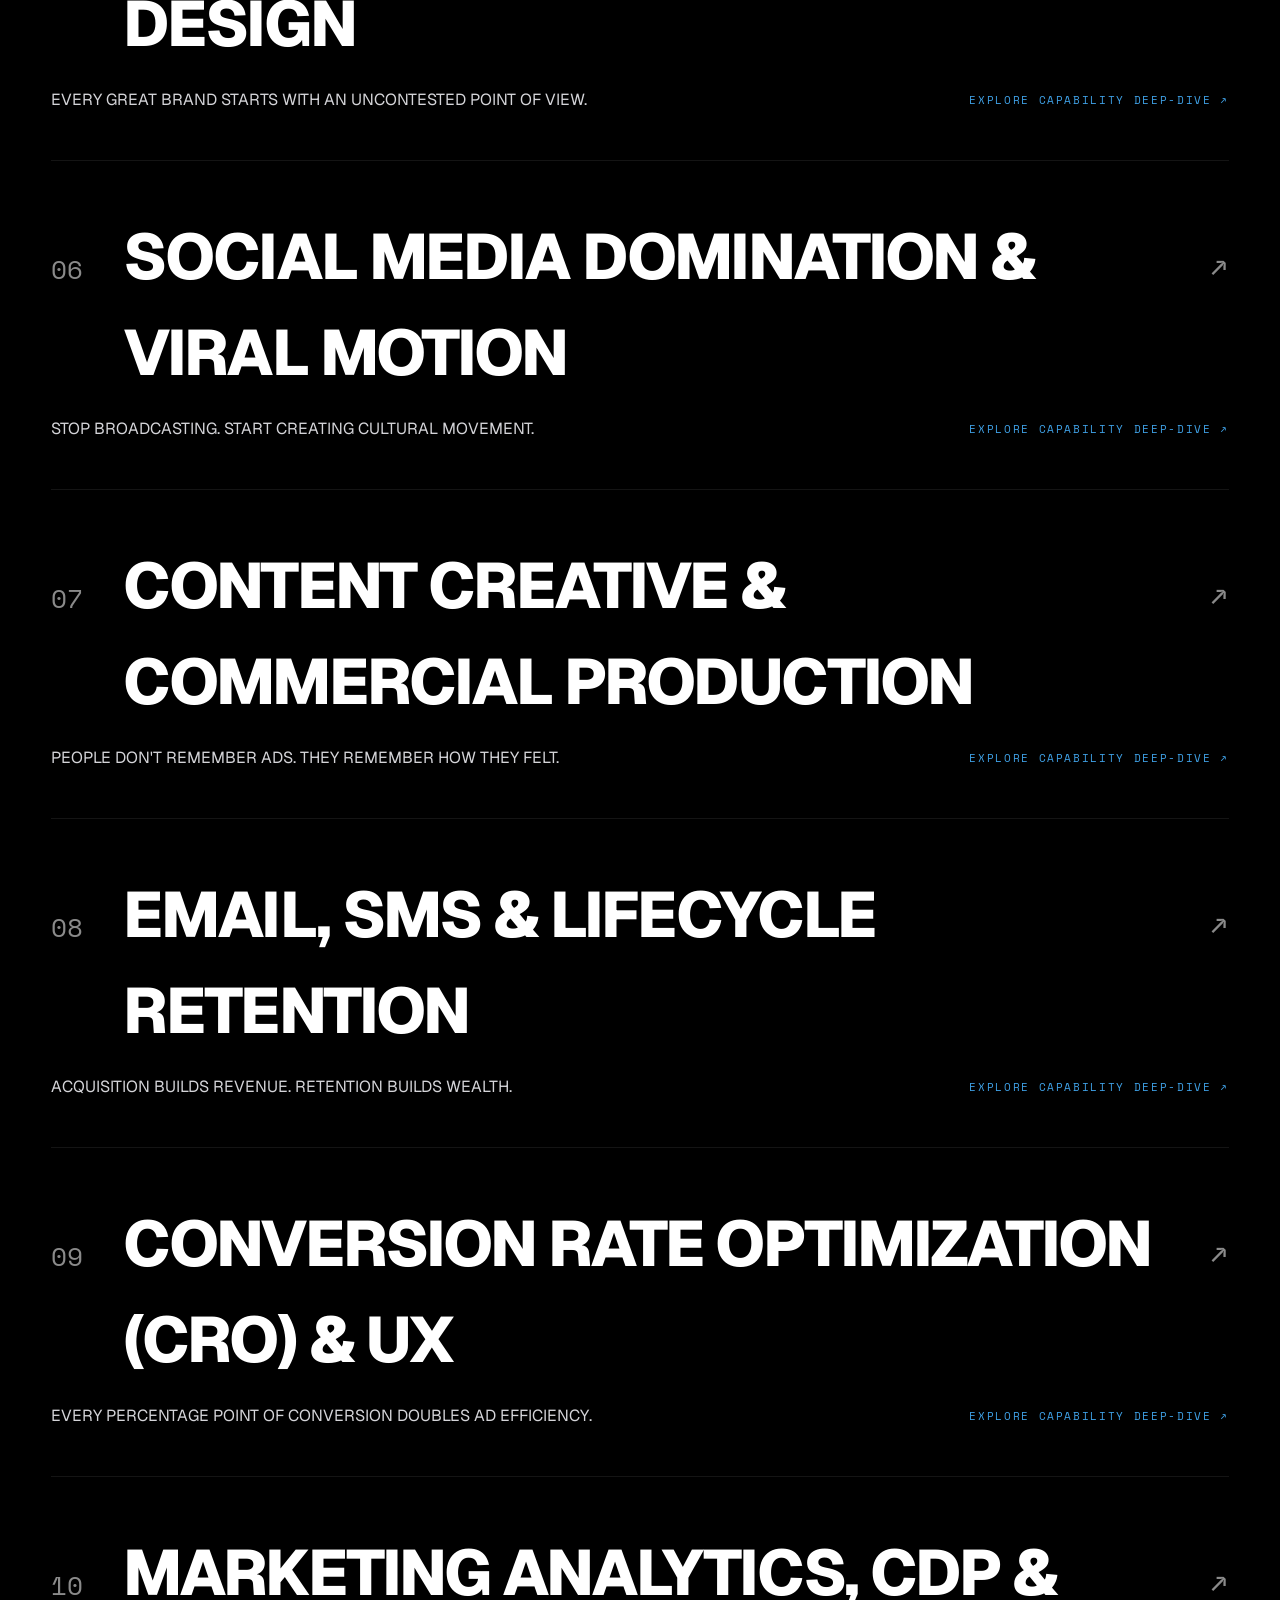
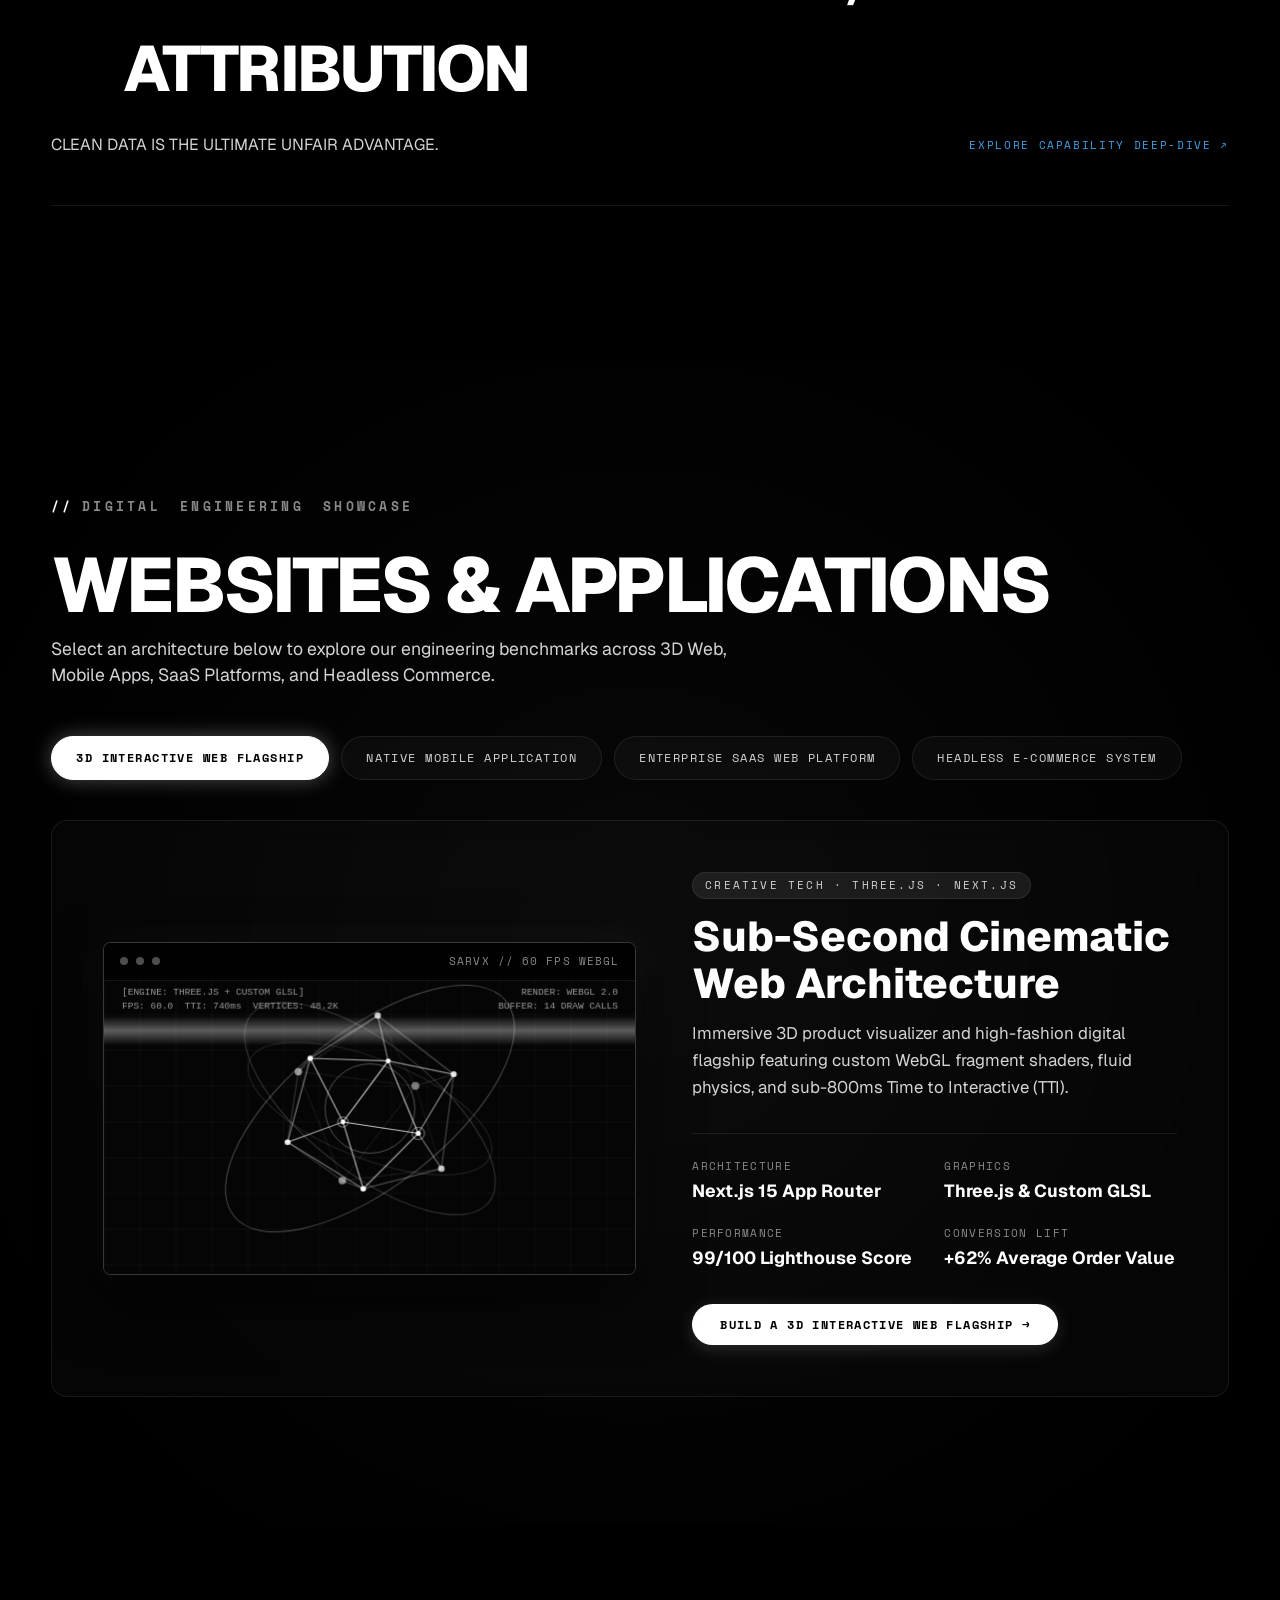
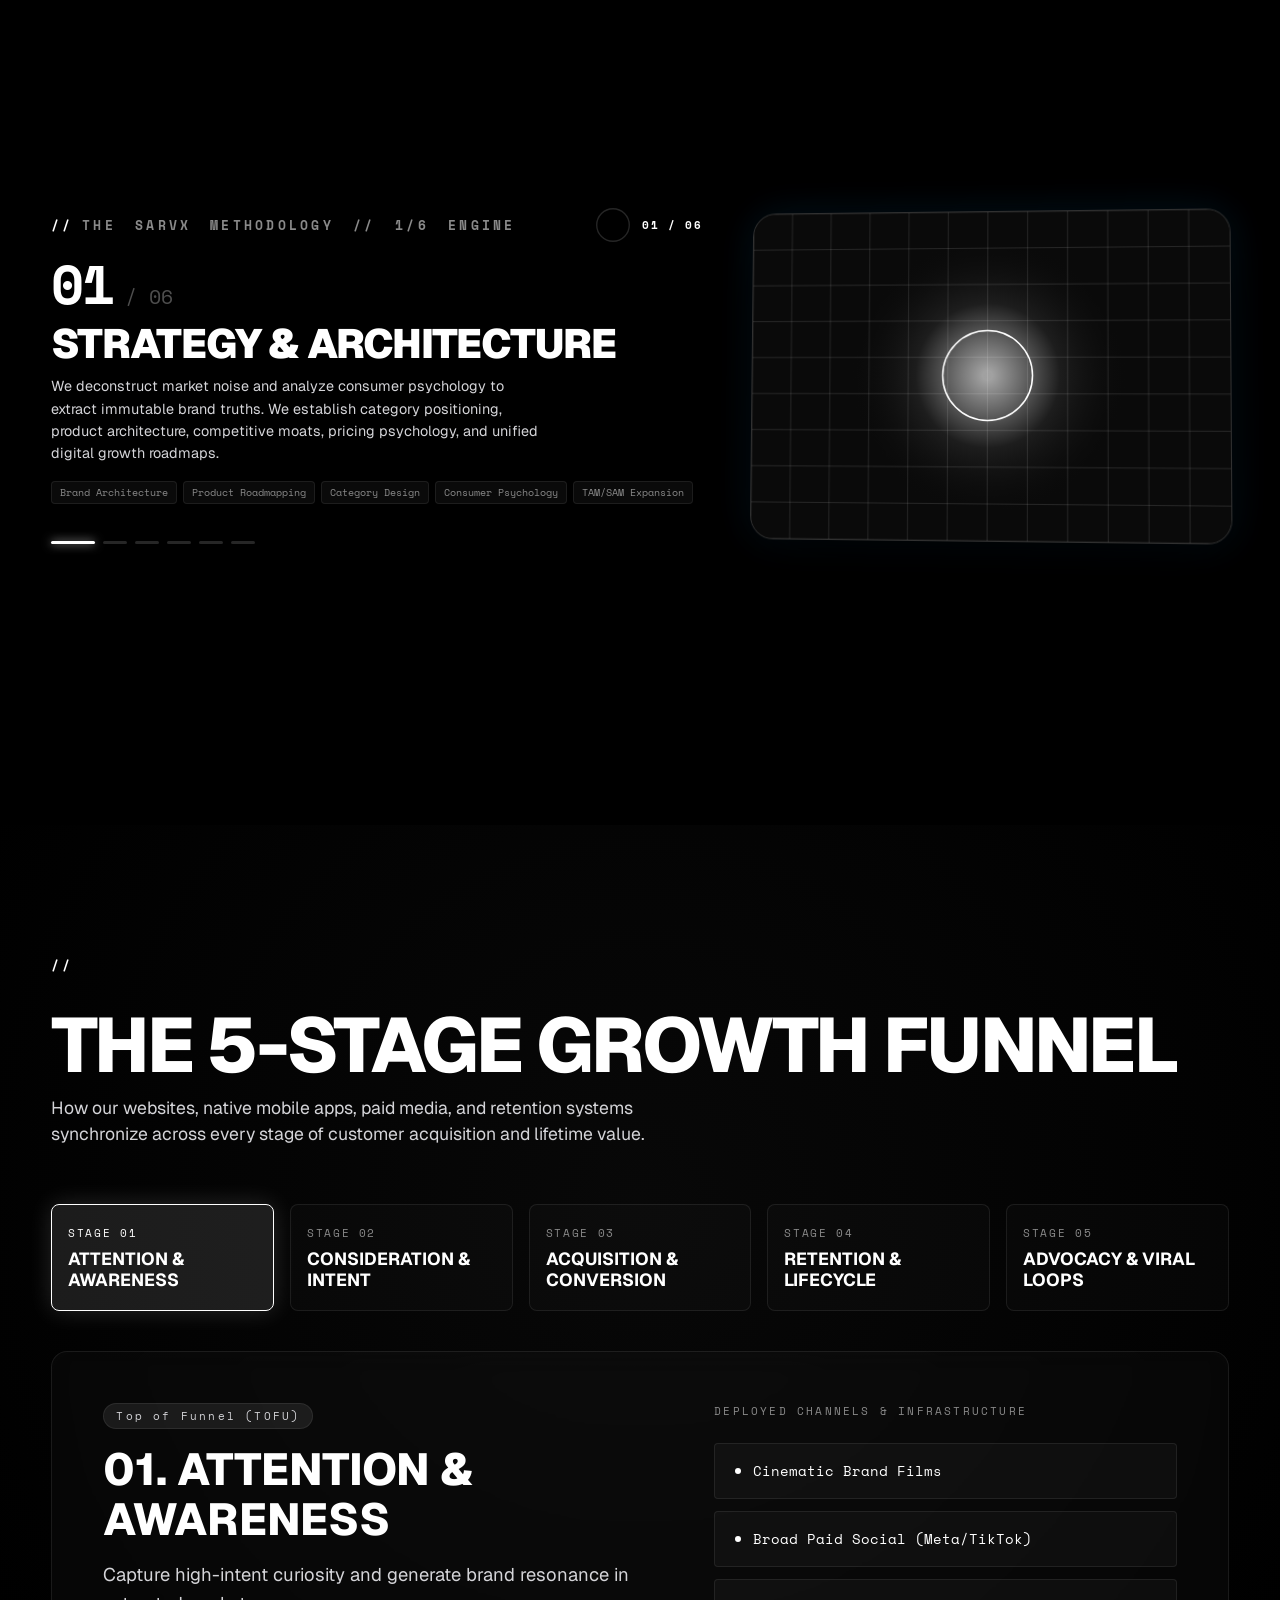
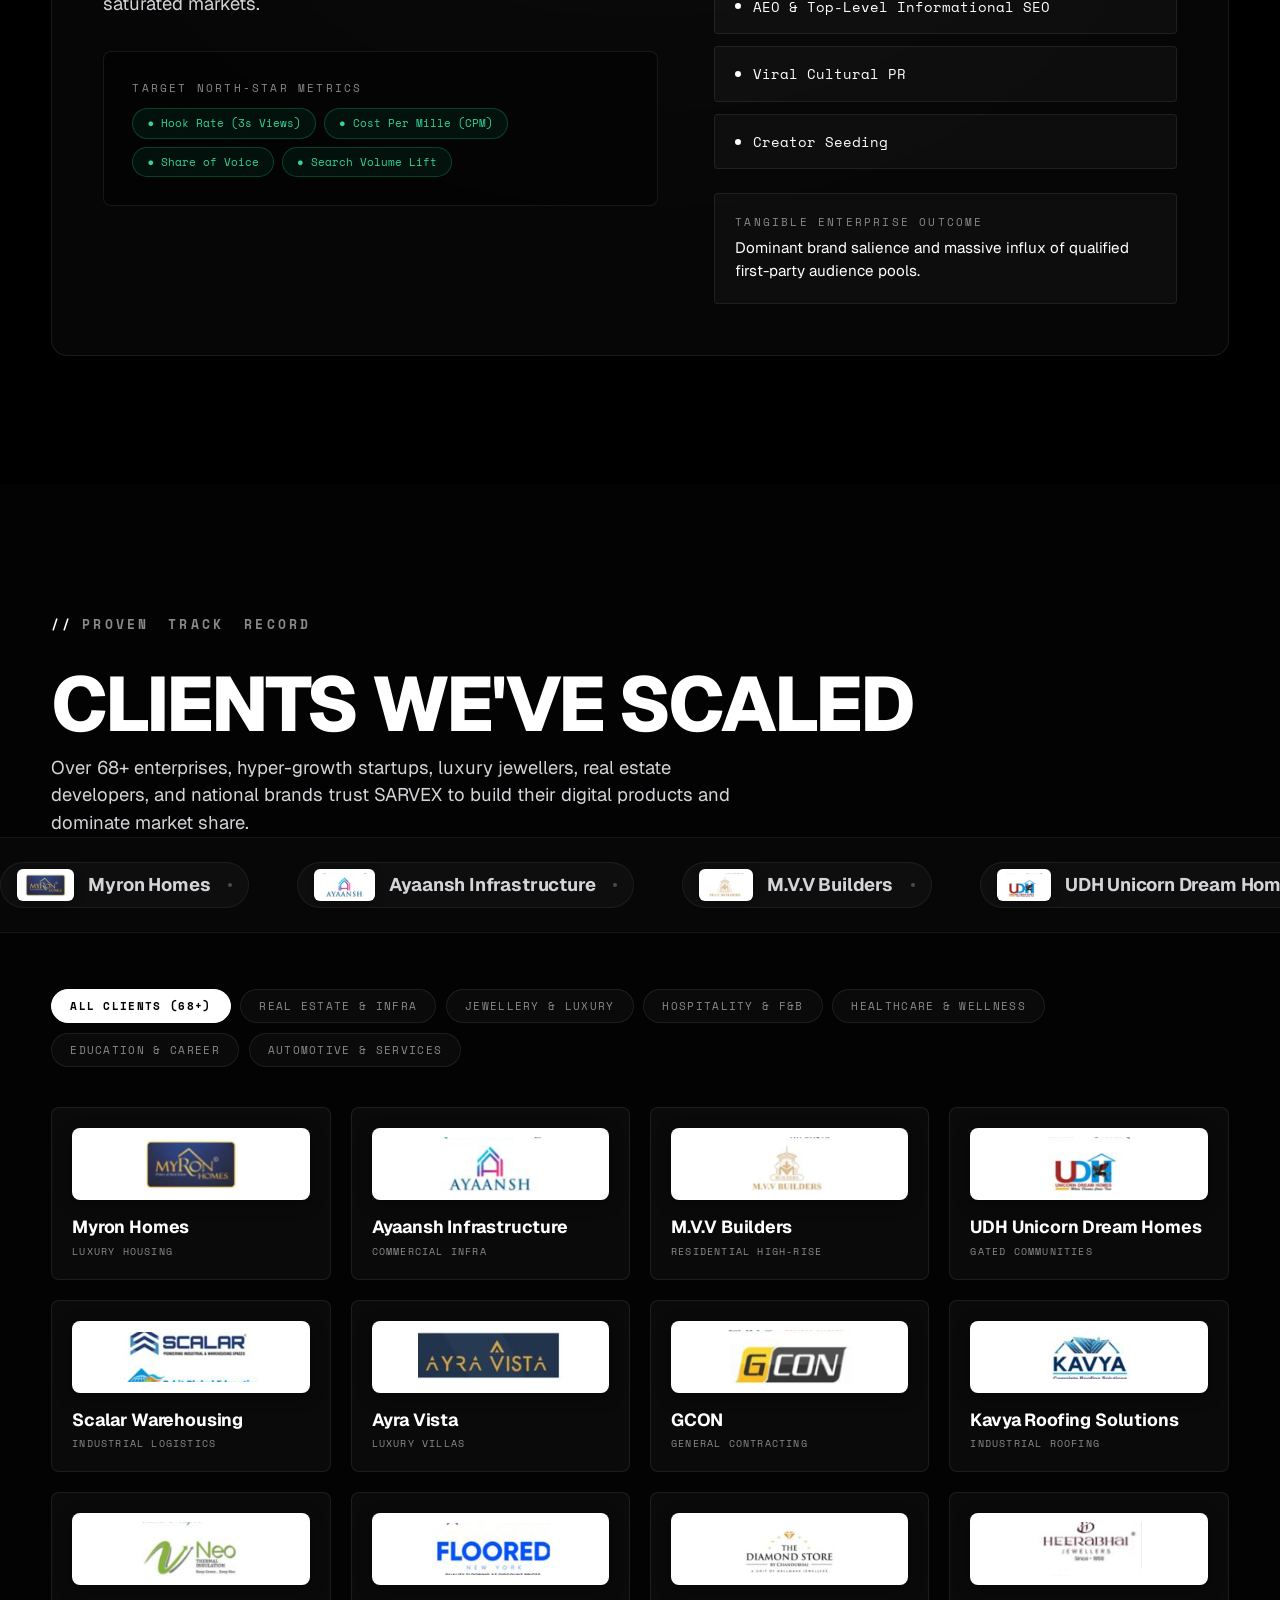
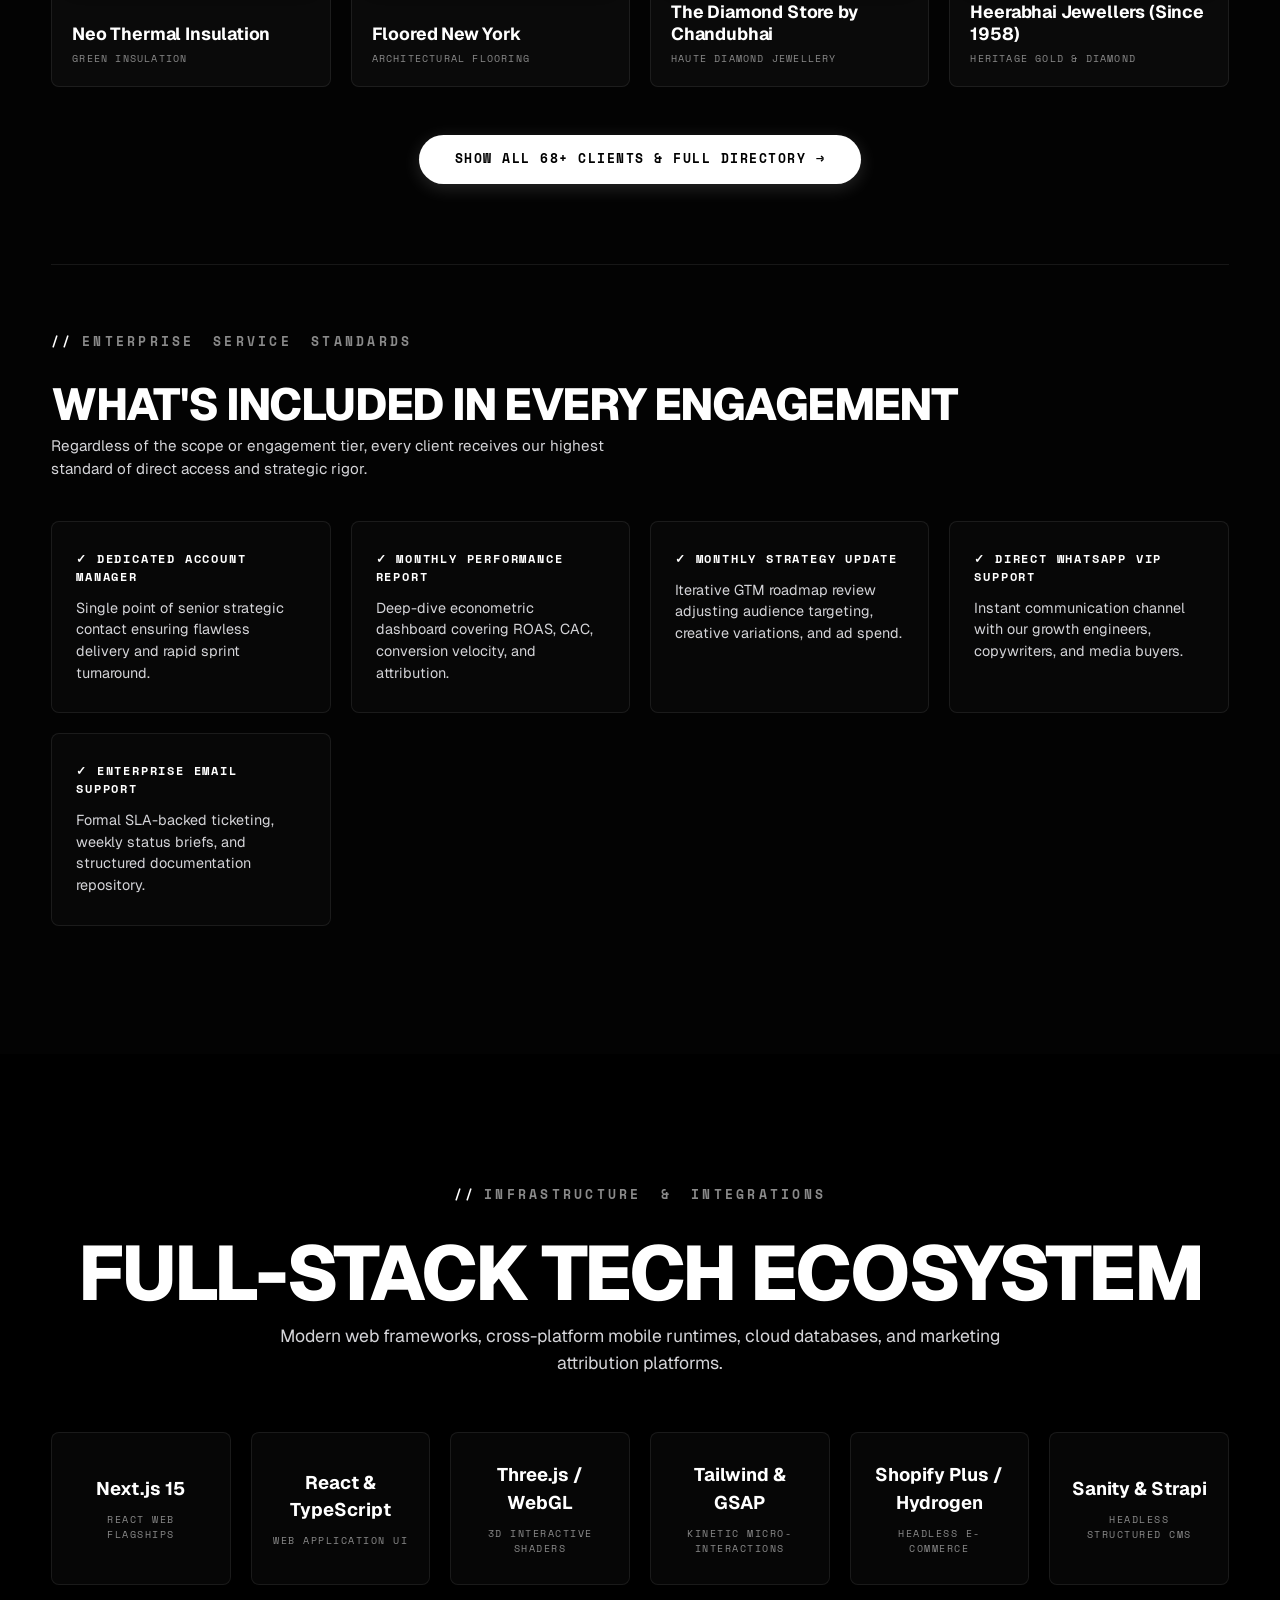
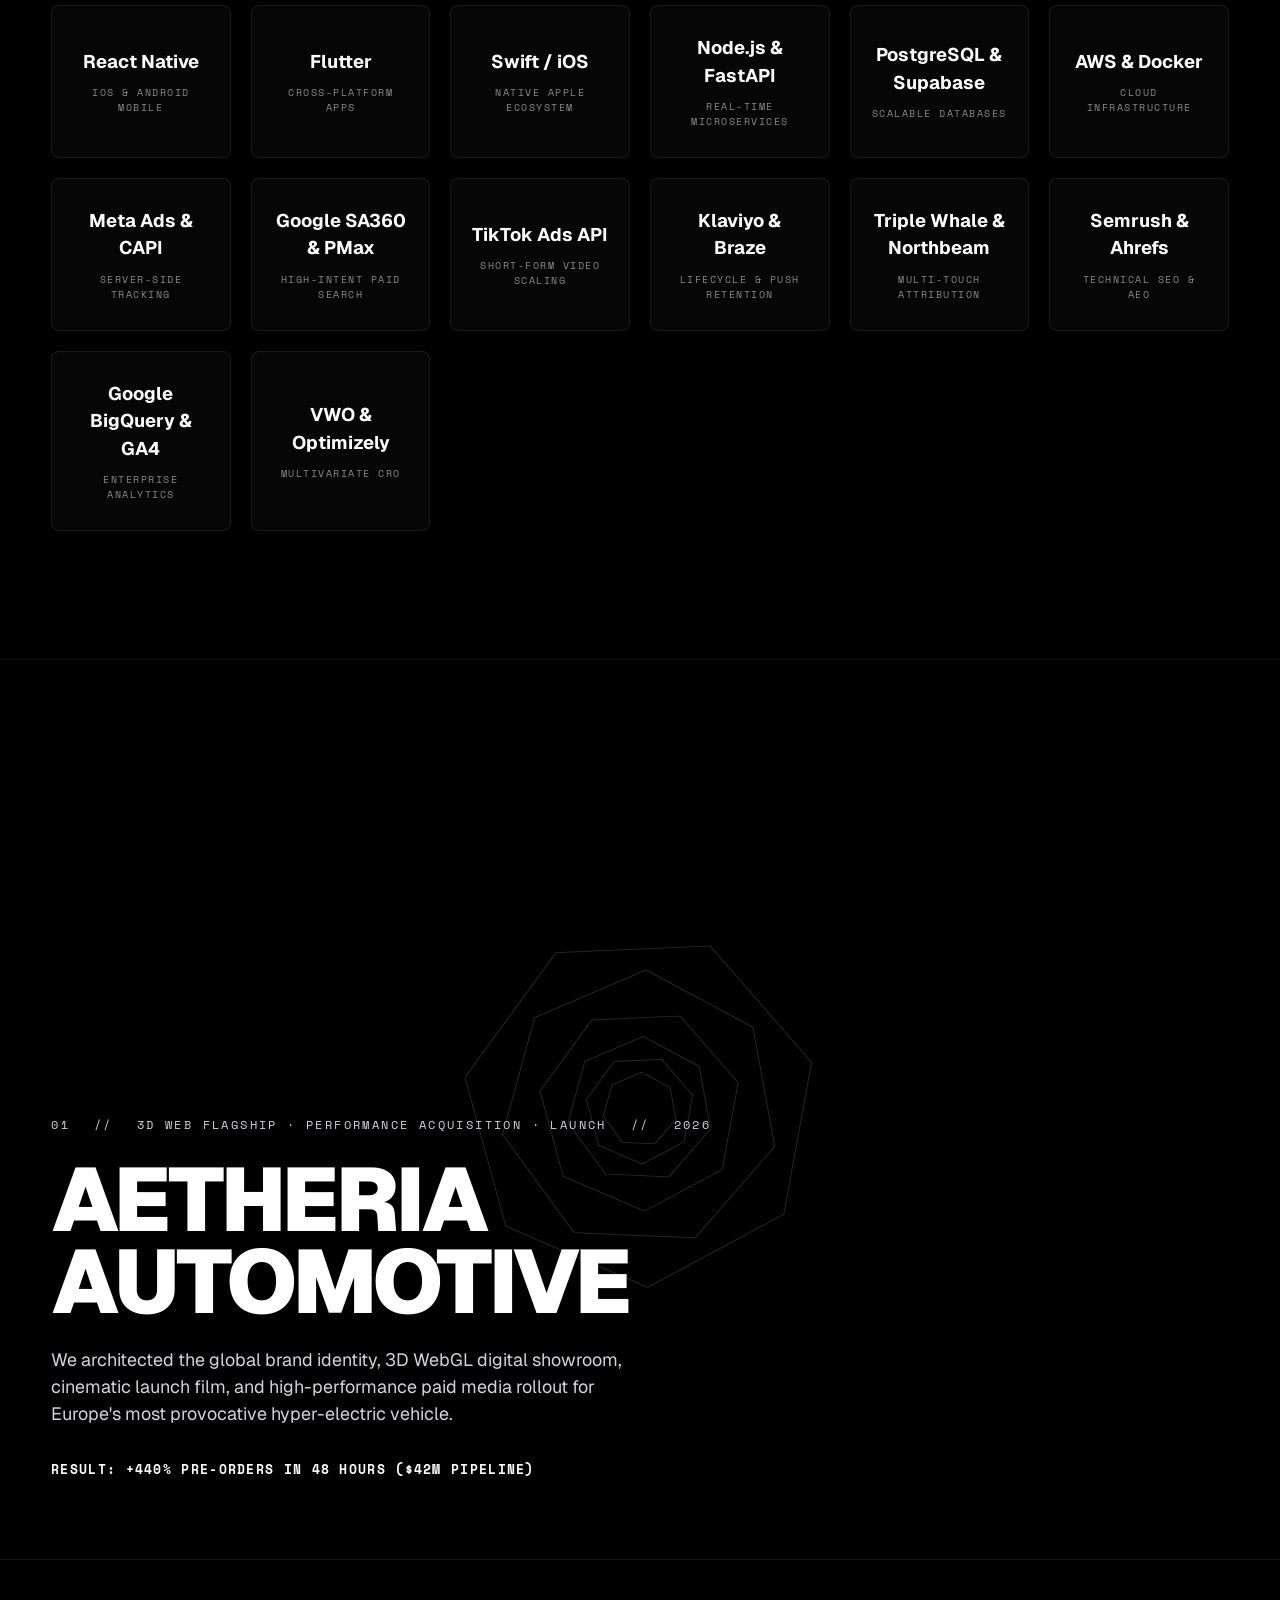
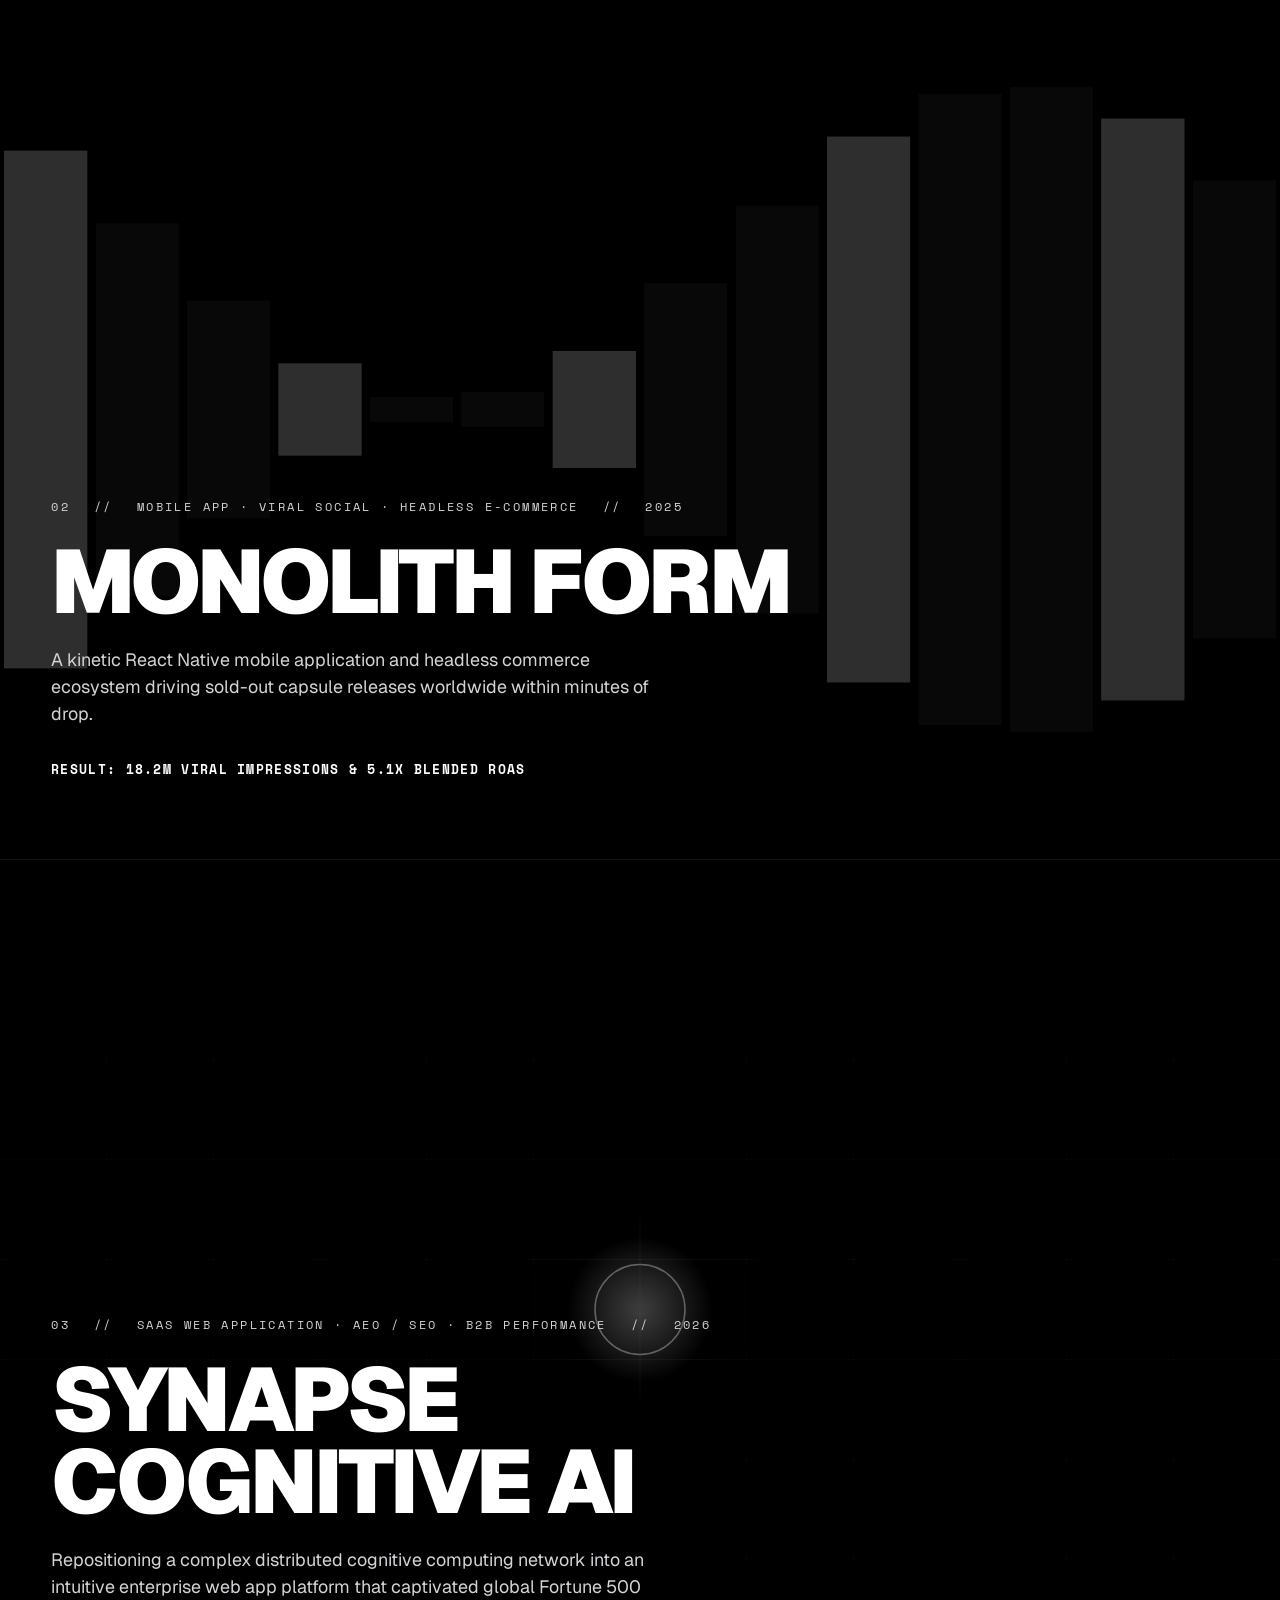
==== commit 31b8879c: "feat: add phone number / whatsapp field to all project inquiry forms" ====
--- a/index.html
+++ b/index.html
@@ -693,7 +693,7 @@
         <input type="hidden" name="_template" value="table">
         <input type="hidden" name="_subject" value="🚀 New Project Inquiry — SARVX TECH">
 
-        <div class="form-input-group">
+        <div class="form-input-group full-width">
           <label class="form-label" for="clientName">YOUR NAME & COMPANY</label>
           <input class="form-input" id="clientName" name="Client Name" type="text" placeholder="e.g. Elena Vance / Apex Robotics" required>
         </div>
@@ -701,6 +701,11 @@
         <div class="form-input-group">
           <label class="form-label" for="clientEmail">WORK EMAIL</label>
           <input class="form-input" id="clientEmail" name="Work Email" type="email" placeholder="elena@apexrobotics.io" required>
+        </div>
+
+        <div class="form-input-group">
+          <label class="form-label" for="clientPhone">PHONE NUMBER / WHATSAPP</label>
+          <input class="form-input" id="clientPhone" name="Phone Number" type="tel" placeholder="+91 98765 43210 / +1 (555) 000-0000" required>
         </div>
 
         <!-- Digital Marketing & Services Multi-Select Chips -->
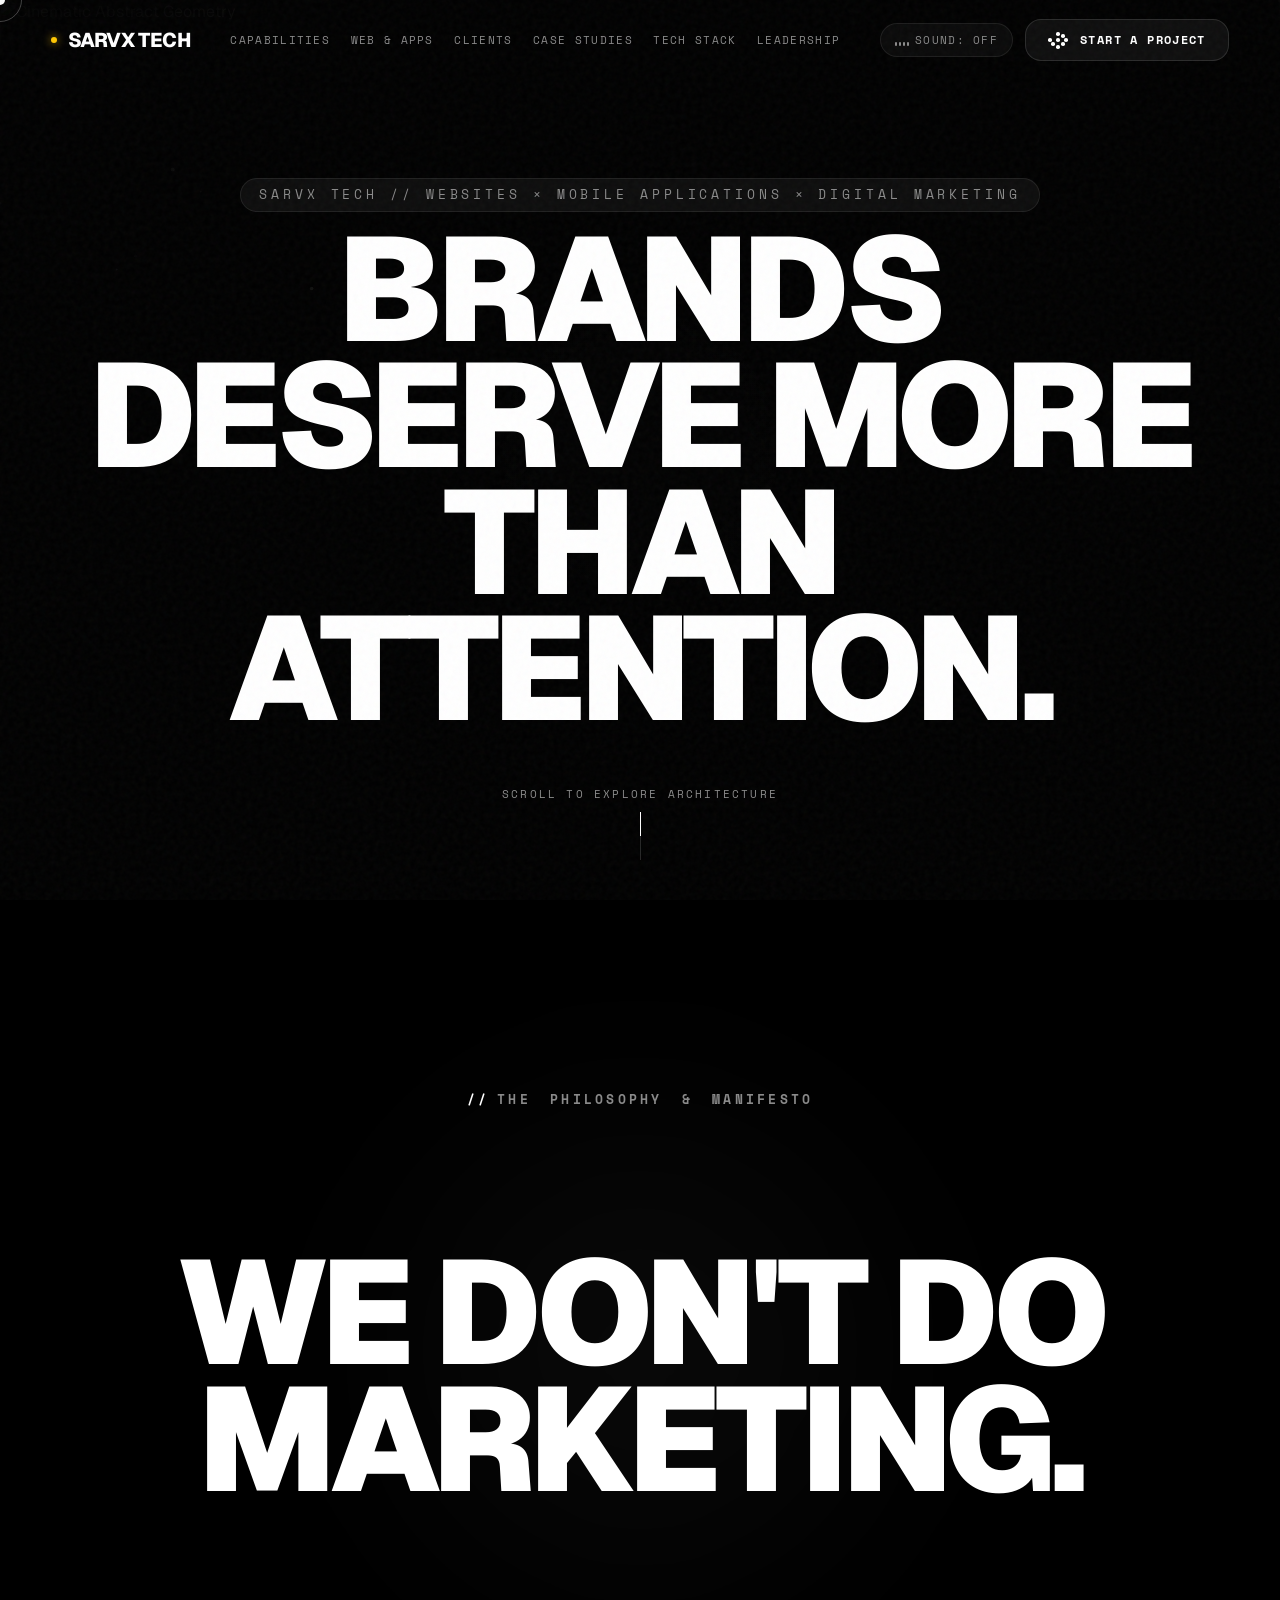
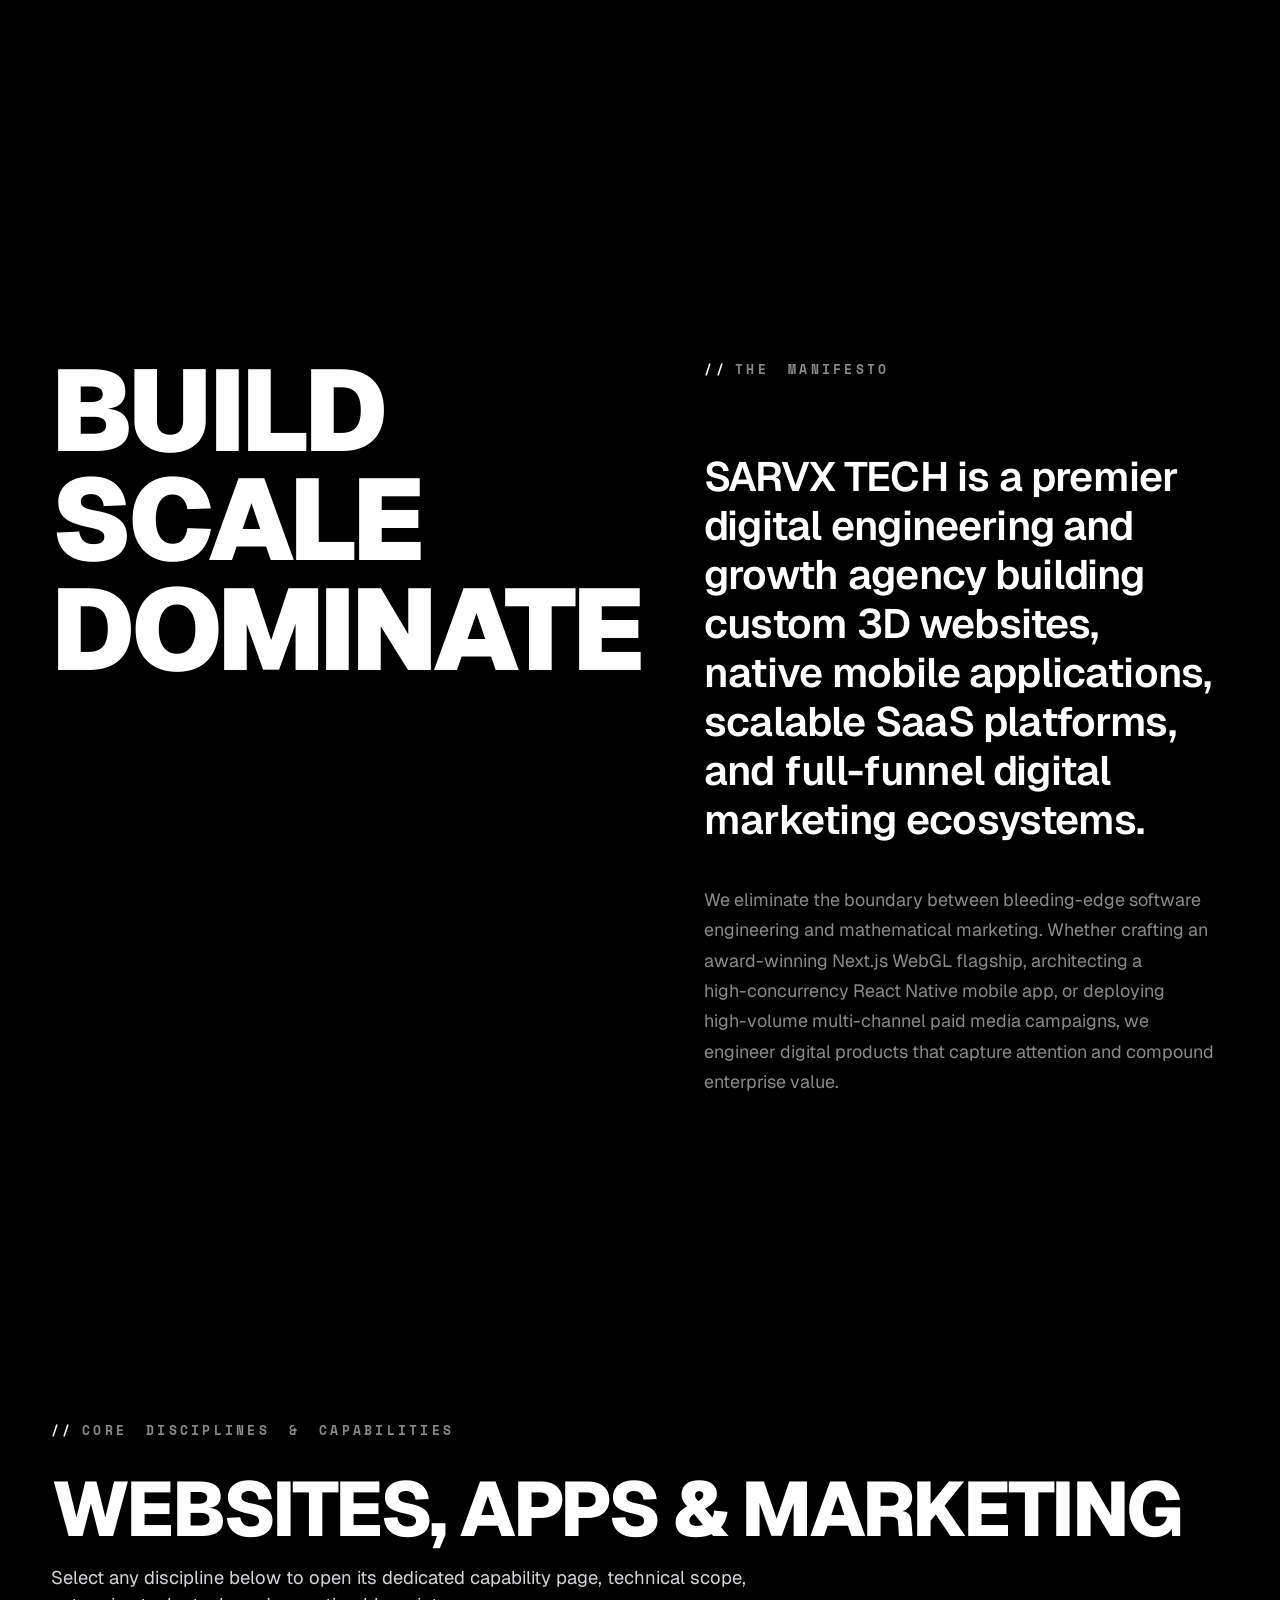
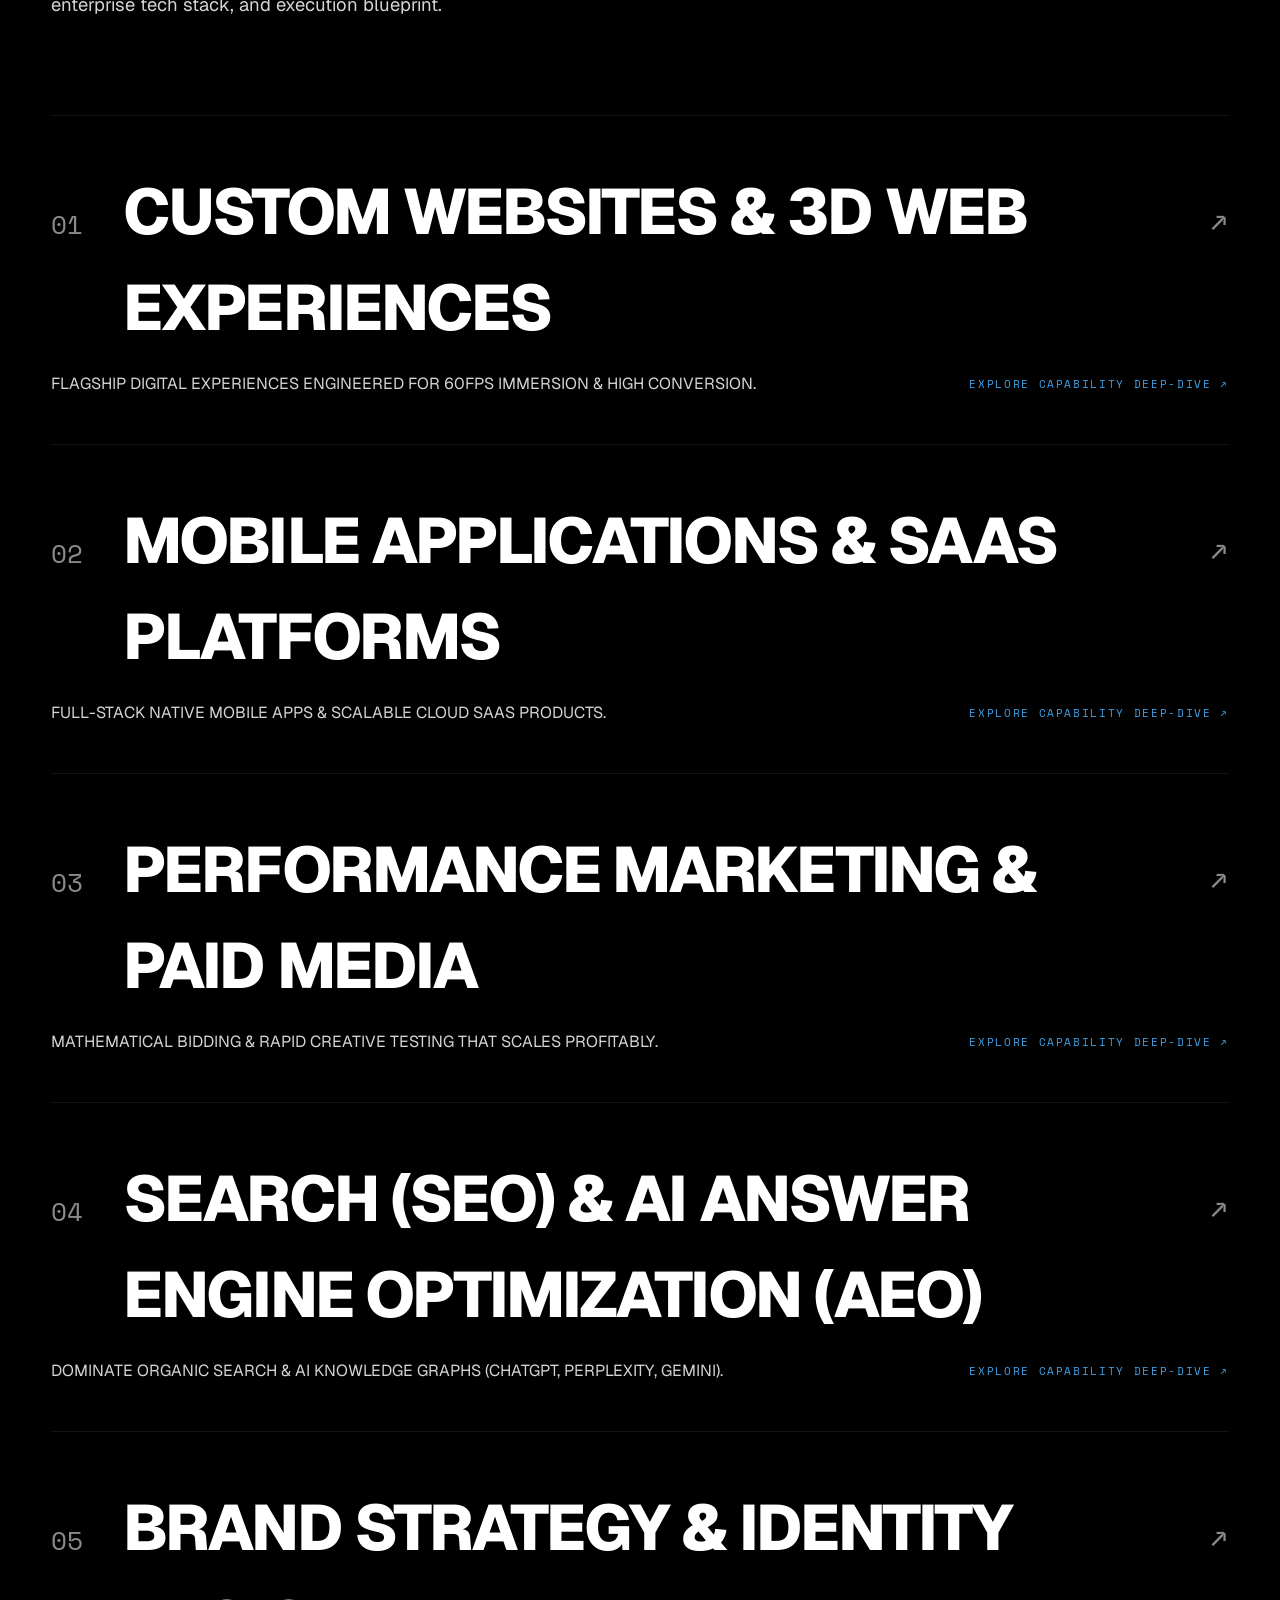
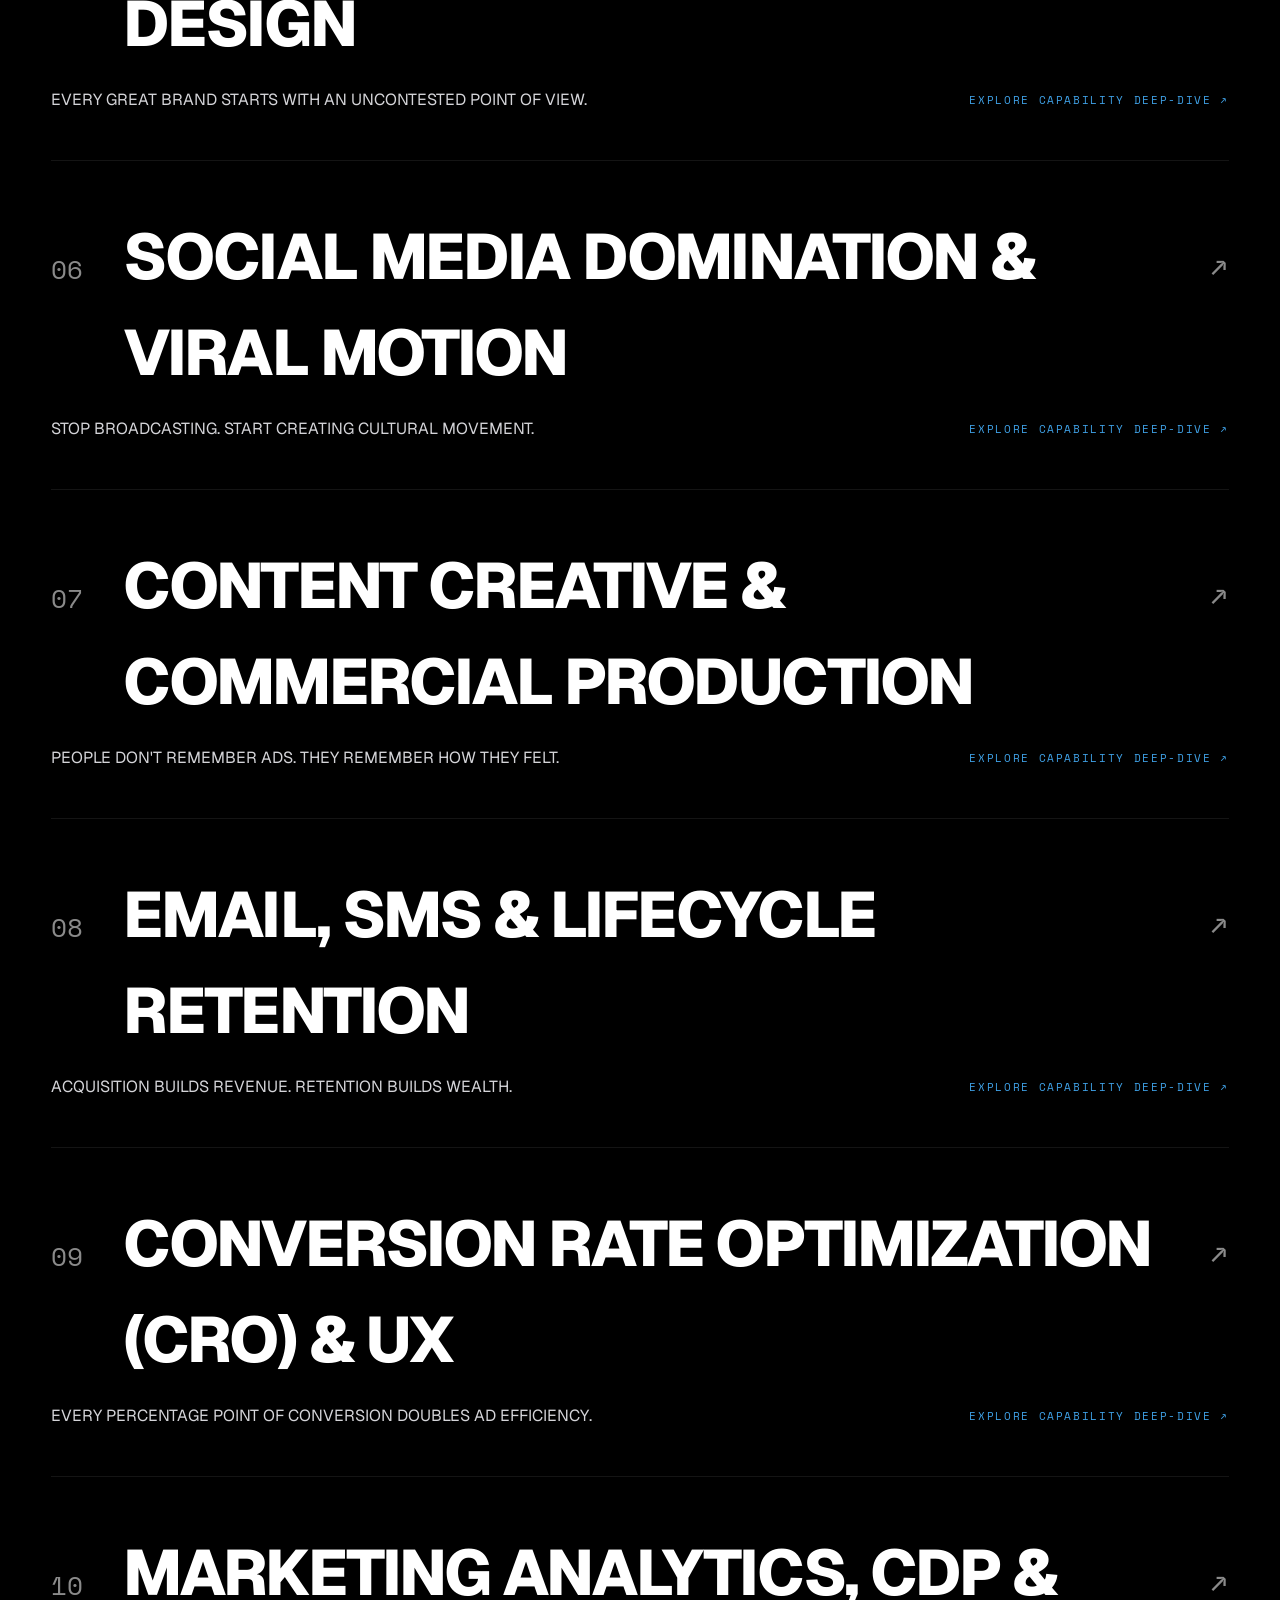
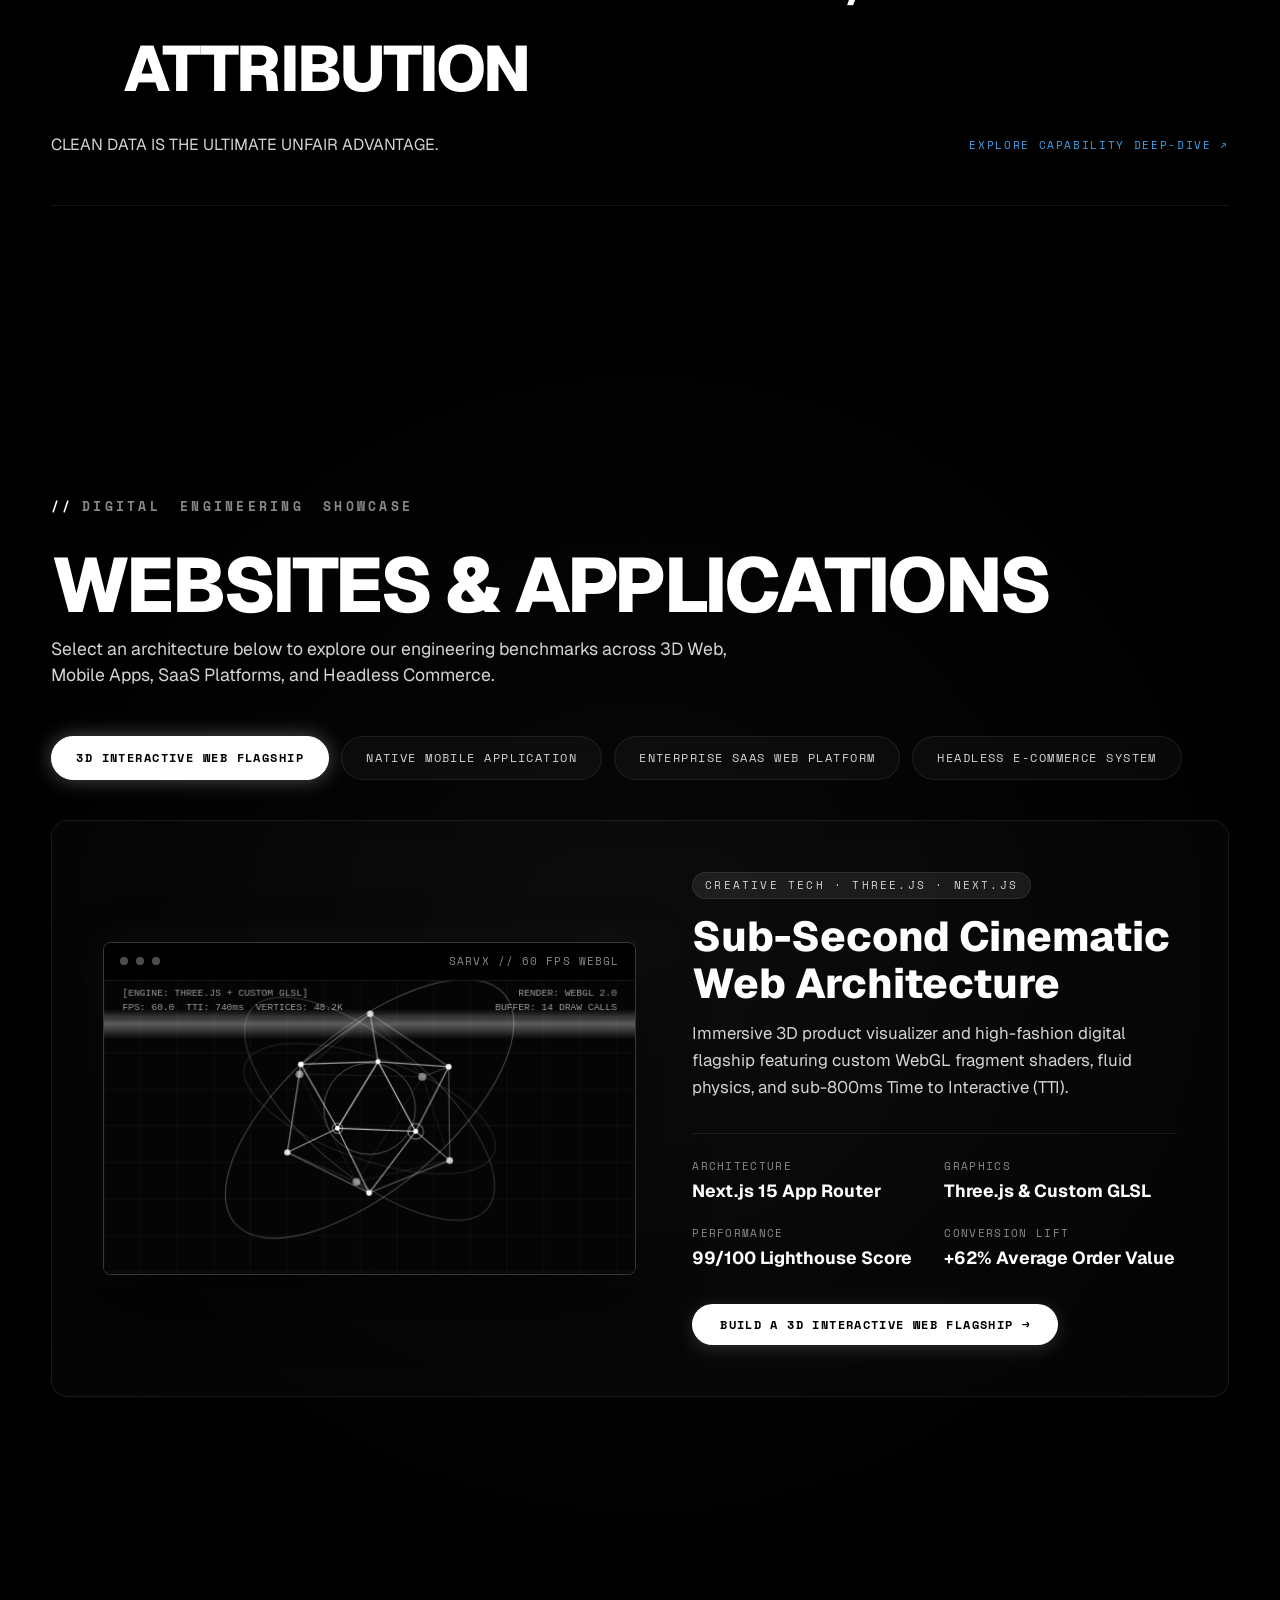
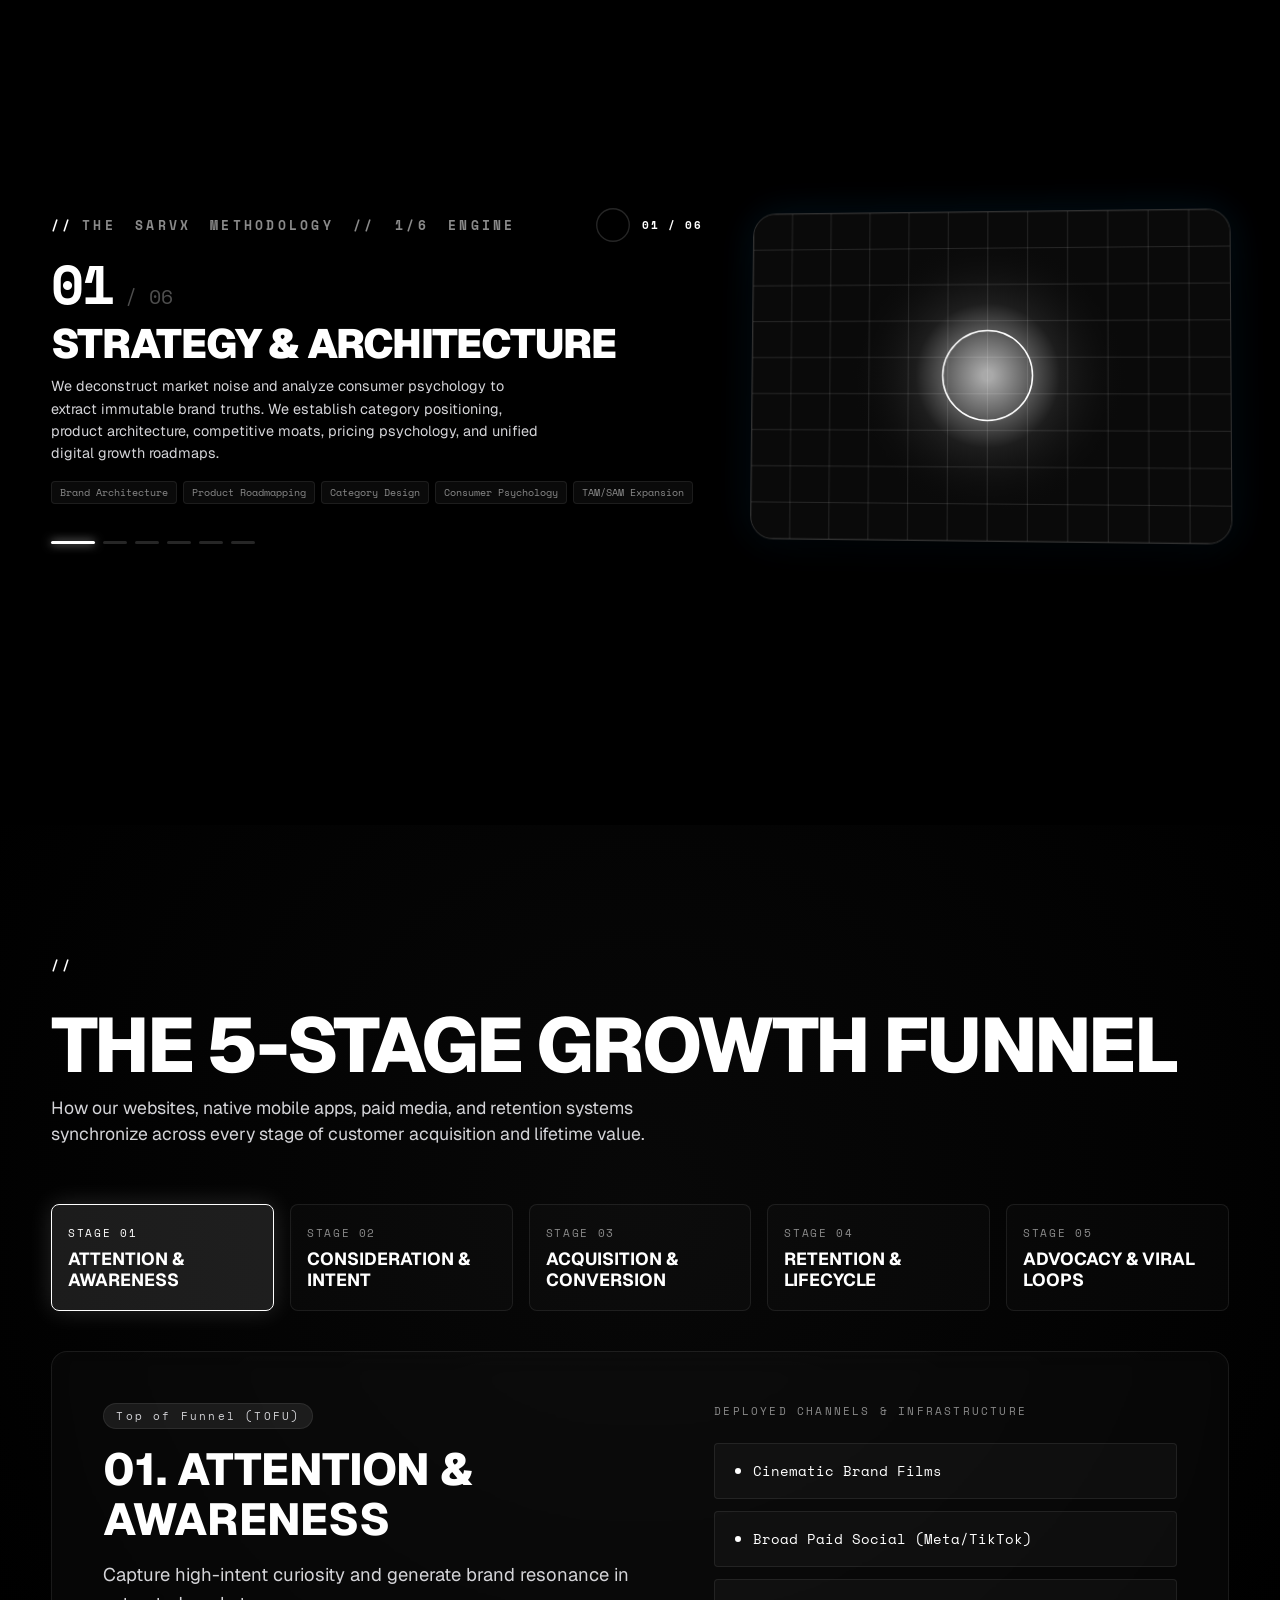
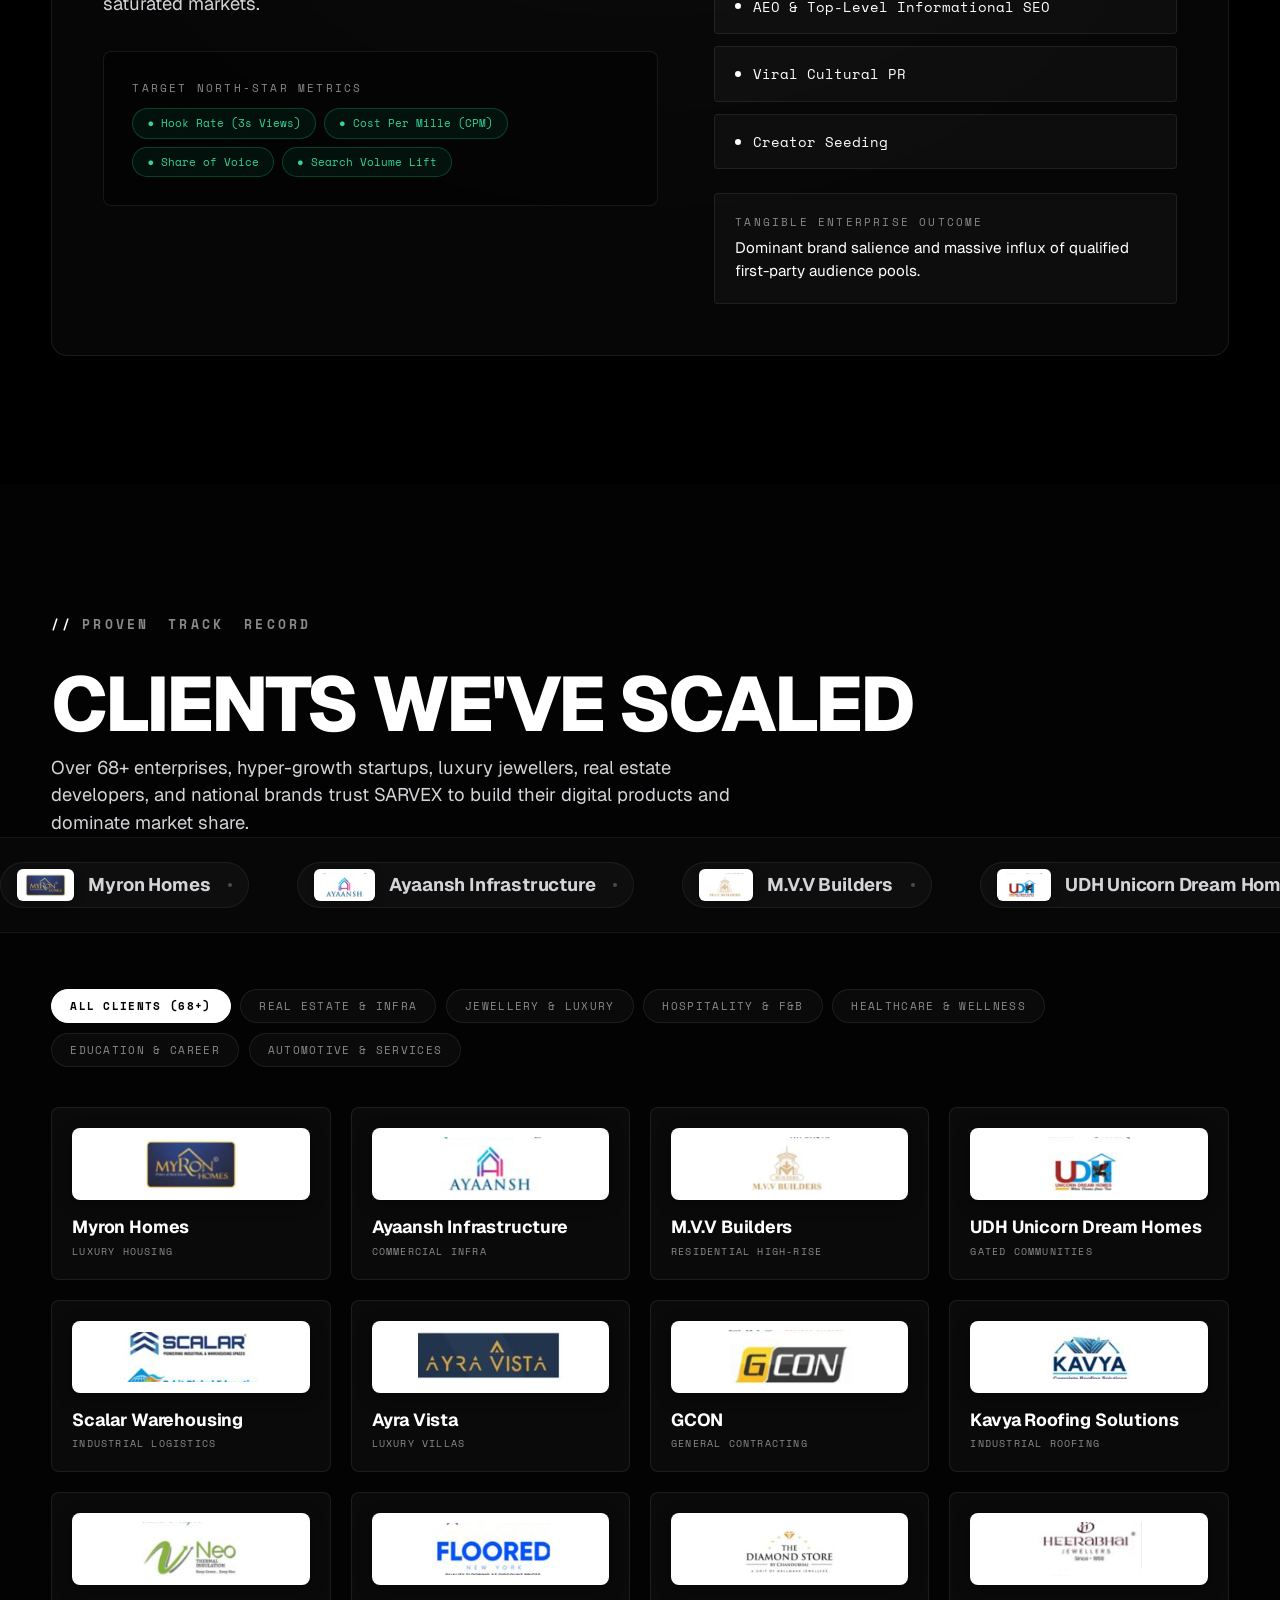
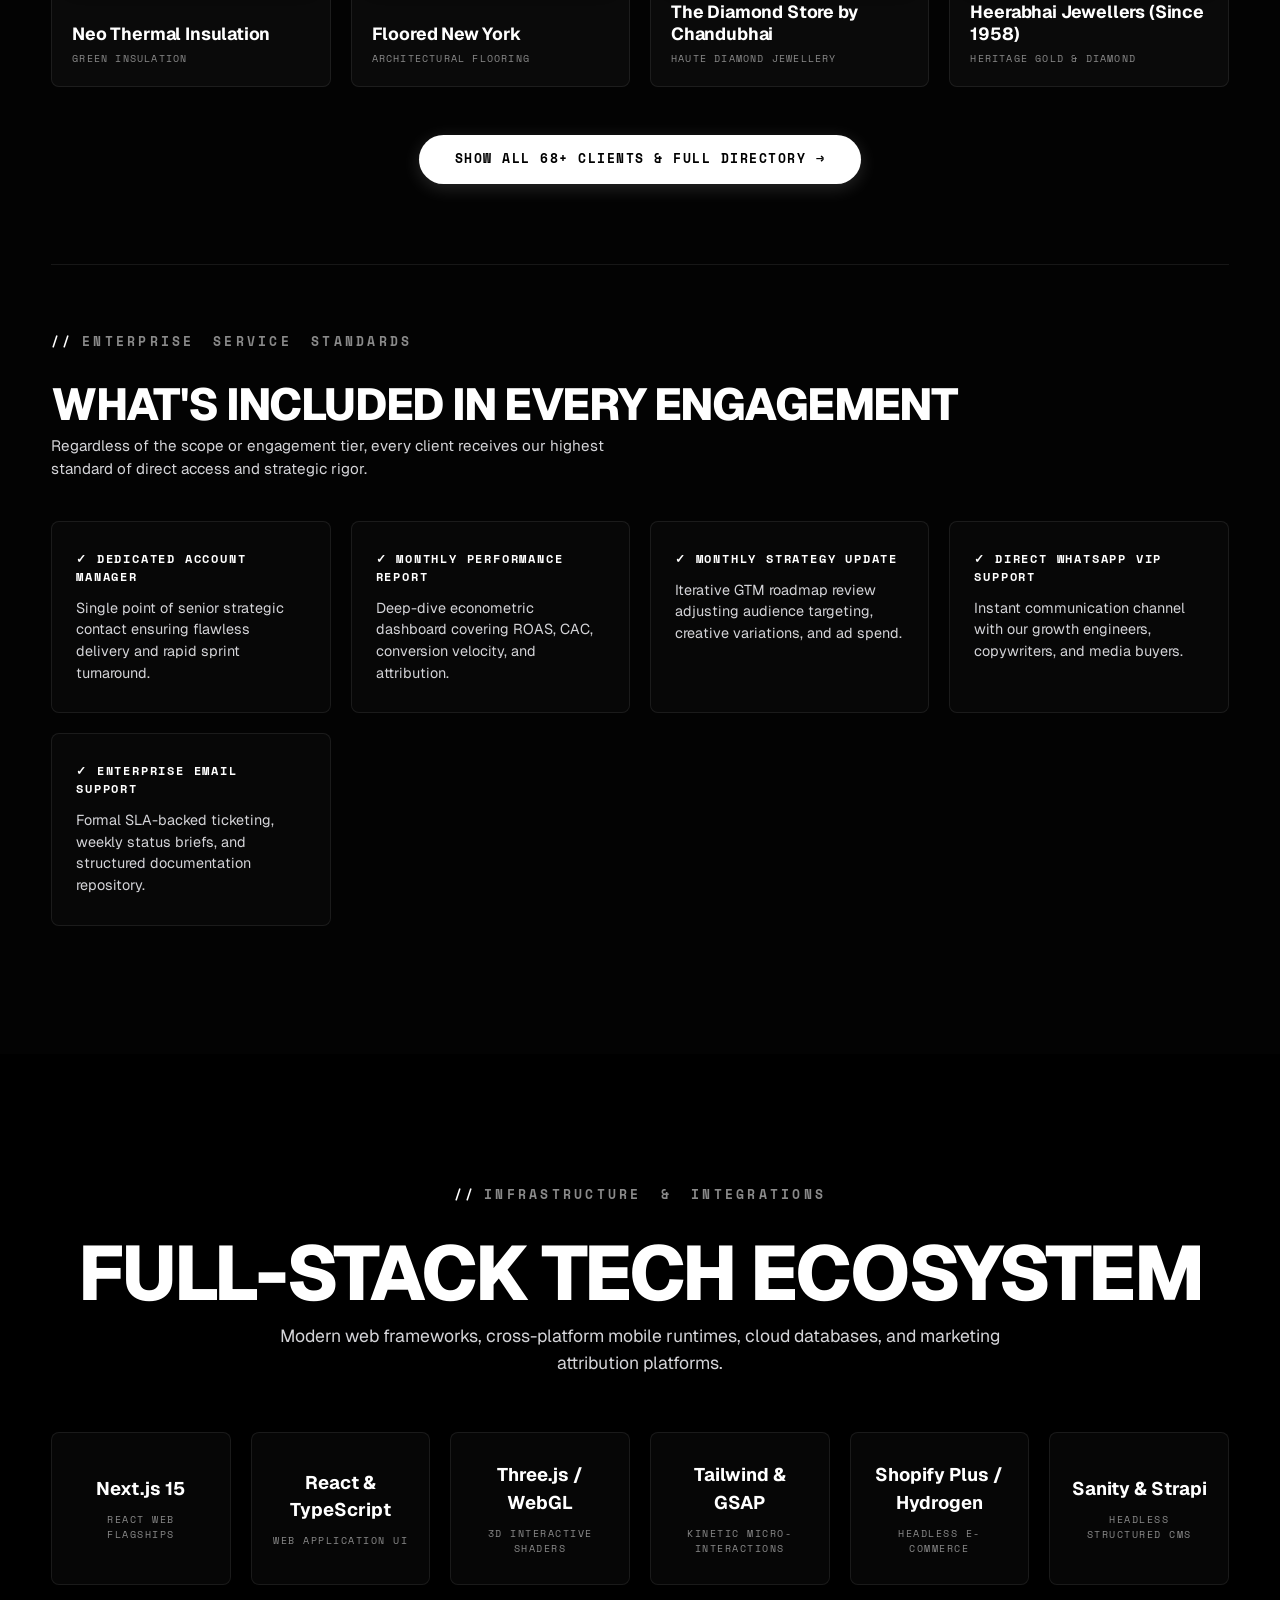
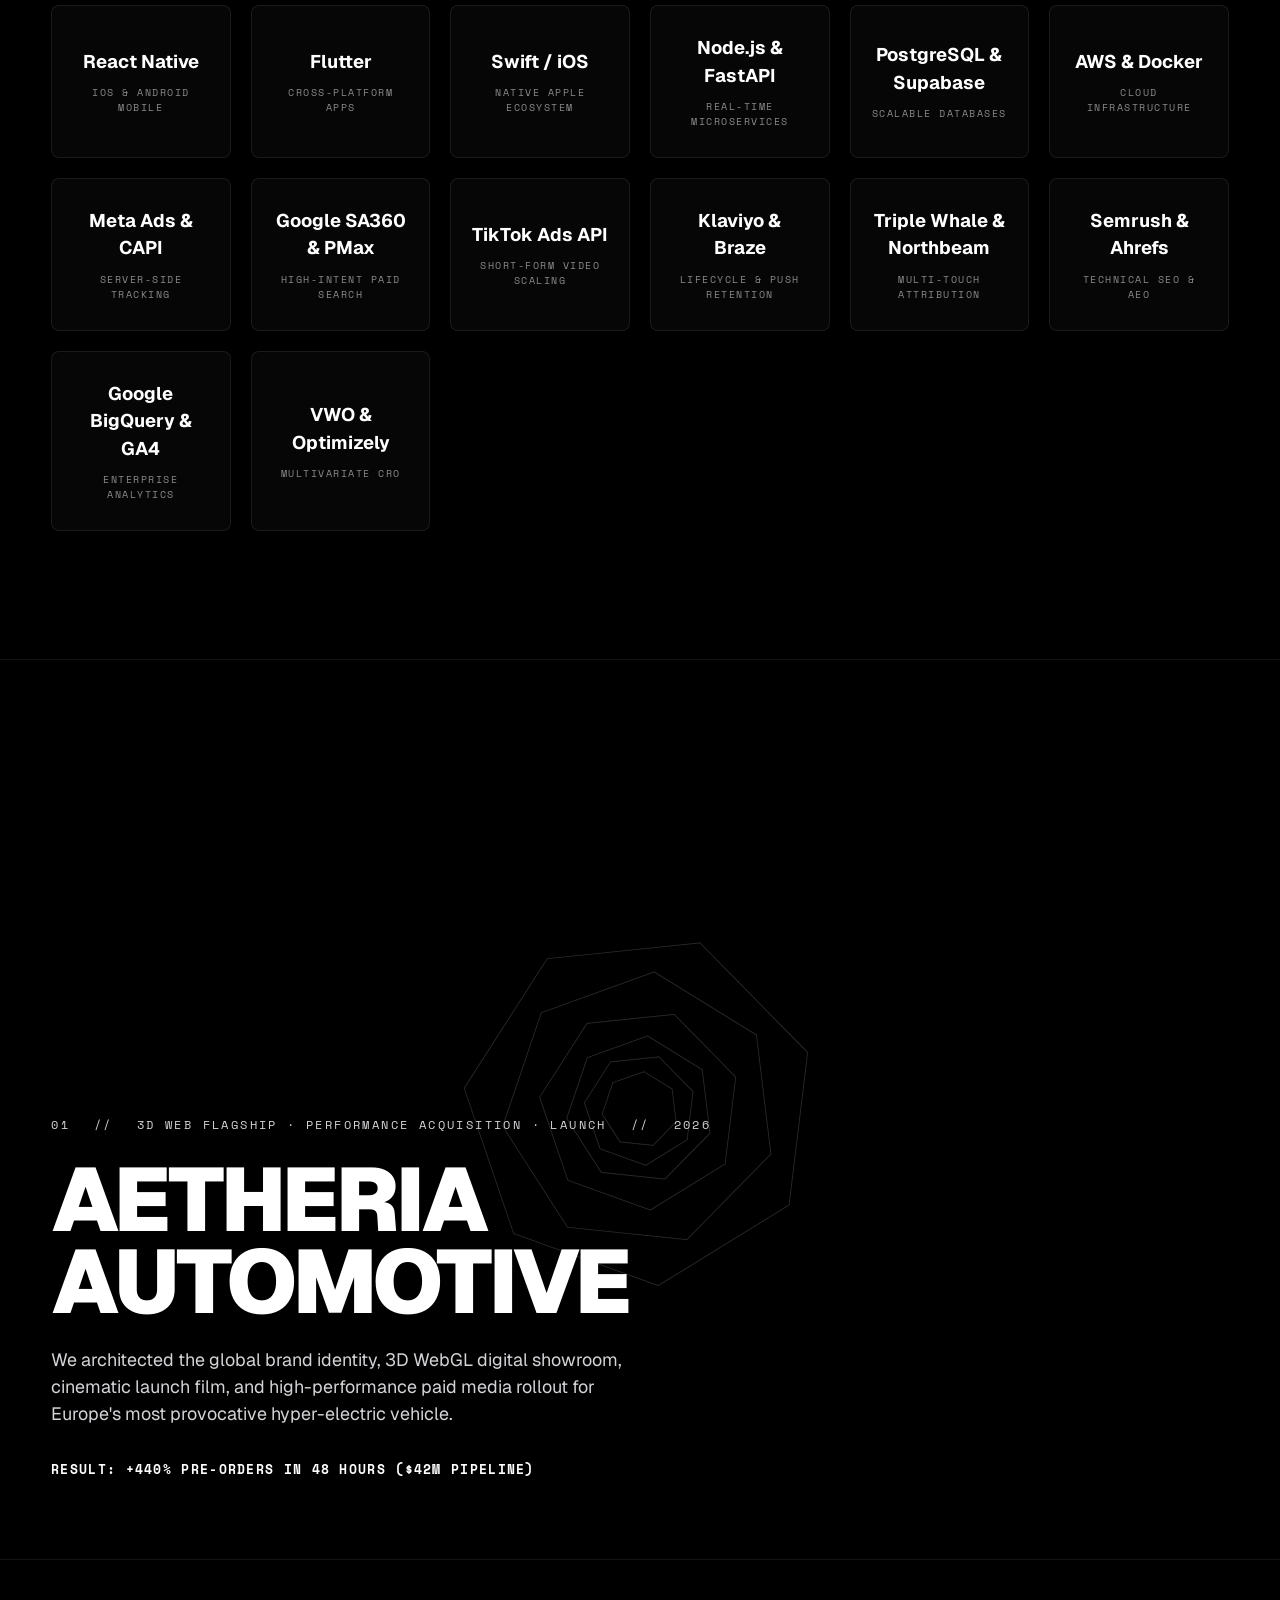
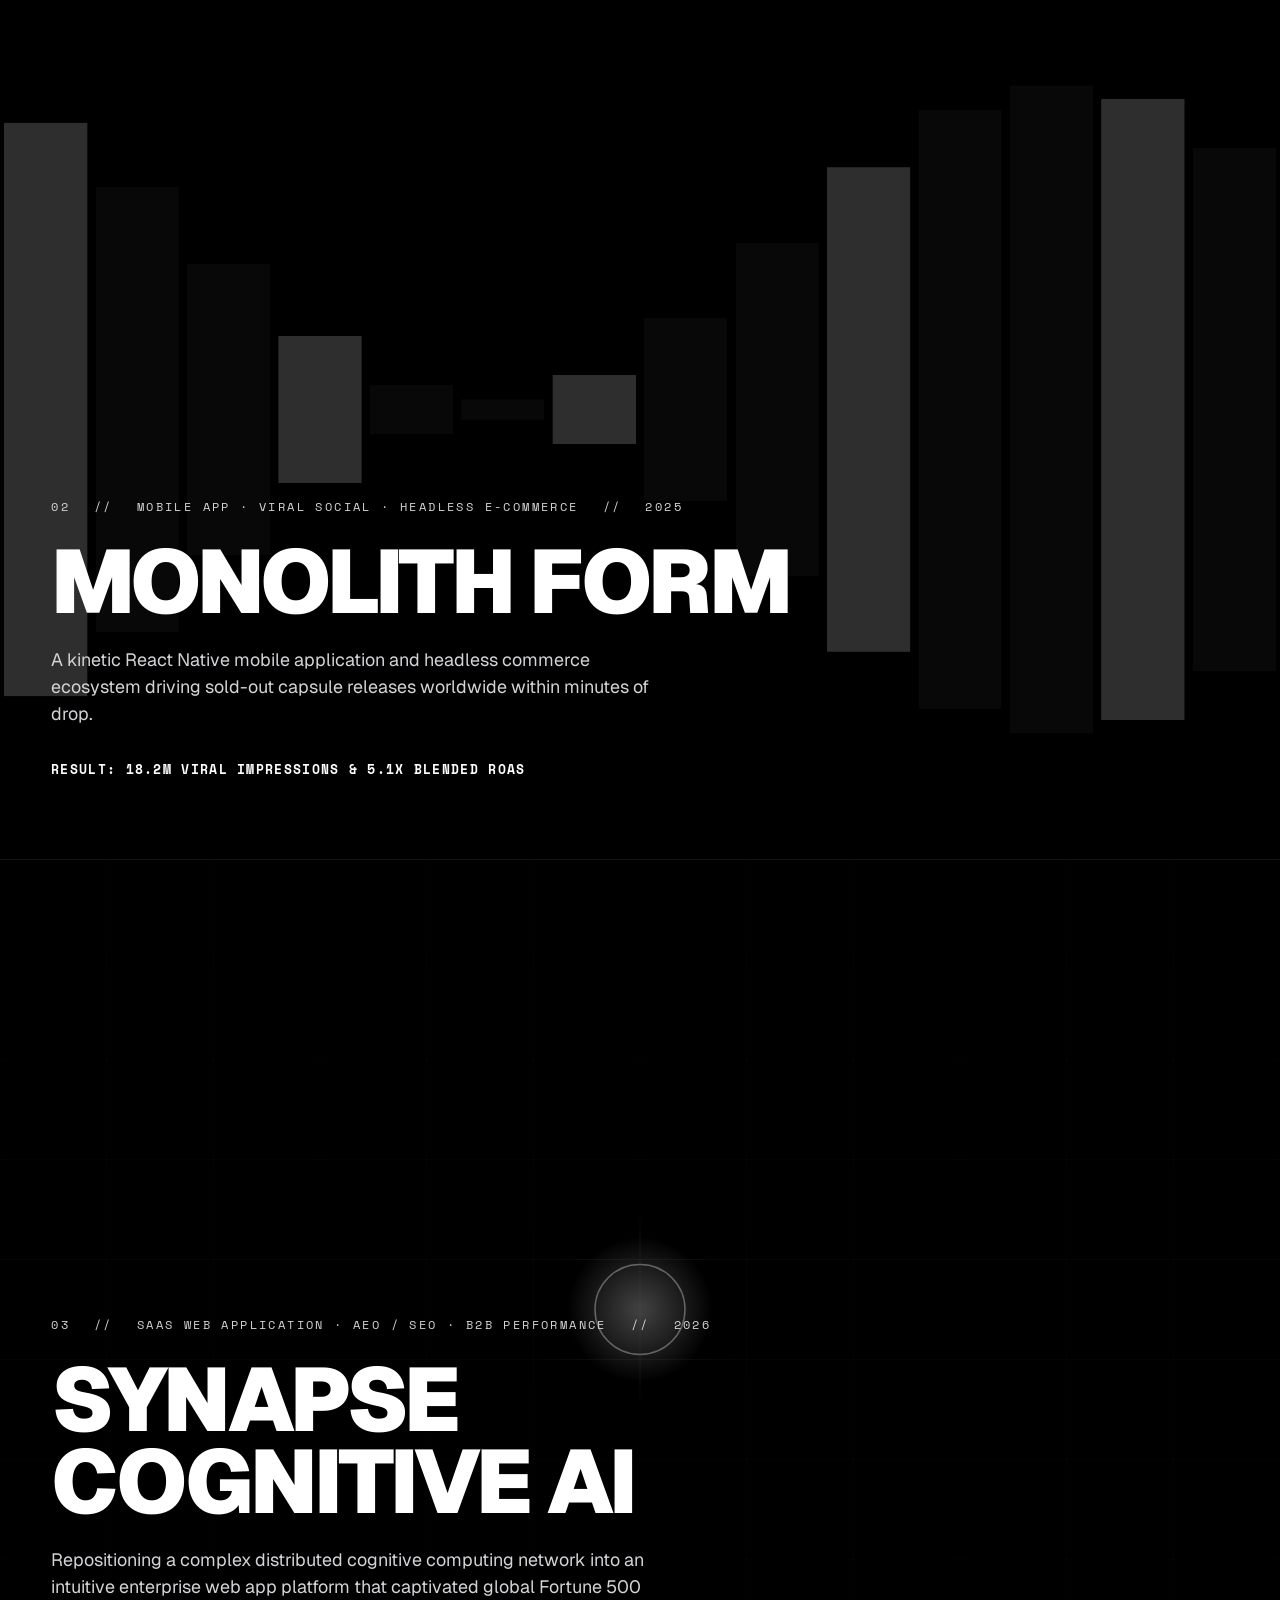
==== commit 66bf2f65: "fix(responsive): make leadership names and designations visible on mobile" ====
--- a/index.html
+++ b/index.html
@@ -421,37 +421,41 @@
         </div>
 
         <!-- Leader 1: Bali Ratna Sekhar (Founder & CEO) -->
-        <div class="leadership-story-block" style="display: grid; grid-template-columns: 380px 1fr; gap: 4.5rem; align-items: center; margin-bottom: 5.5rem; padding-bottom: 5.5rem; border-bottom: 1px solid rgba(255, 255, 255, 0.08);">
+        <div class="leadership-story-block" style="--leader-accent: #FFC700; --leader-glow: rgba(255, 199, 0, 0.12);">
           <!-- Left Column: Large Portrait Photo -->
-          <div class="leadership-photo-wrap" style="width: 100%; max-width: 380px;">
-            <div class="leadership-photo-frame" style="width: 100%; height: 480px; border-radius: 20px; overflow: hidden; border: 1px solid rgba(255, 255, 255, 0.12); background: #0D0D0D; box-shadow: 0 25px 60px rgba(0, 0, 0, 0.8), 0 0 30px rgba(255, 199, 0, 0.08);">
-              <img src="assets/founder.png" alt="Bali Ratna Sekhar — Founder & CEO" class="leadership-photo-img" style="width: 100%; height: 100%; object-fit: cover; object-position: center top; display: block;">
+          <div class="leadership-photo-wrap">
+            <div class="leadership-photo-frame">
+              <img src="assets/founder.png" alt="Bali Ratna Sekhar — Founder & CEO" class="leadership-photo-img">
+              <div class="leadership-photo-overlay">
+                <div class="photo-overlay-name">BALI RATNA SEKHAR</div>
+                <div class="photo-overlay-role">FOUNDER & CEO</div>
+              </div>
             </div>
           </div>
 
           <!-- Right Column: Editorial Title, Name, Role & Story -->
-          <div class="leadership-content-wrap" style="display: flex; flex-direction: column; align-items: flex-start; text-align: left; gap: 1.25rem;">
-            <div class="leadership-index-num" style="font-family: var(--font-display); font-size: 1.6rem; font-style: italic; color: #FFC700;">01</div>
+          <div class="leadership-content-wrap">
+            <div class="leadership-meta-bar">
+              <span class="leader-name">BALI RATNA SEKHAR</span>
+              <span class="dot-sep">·</span>
+              <span class="role-title">FOUNDER & CHIEF EXECUTIVE OFFICER</span>
+            </div>
+
+            <div class="leadership-index-num">01</div>
             
-            <h2 class="leadership-story-title" style="font-family: var(--font-display); font-size: clamp(2.2rem, 3.6vw, 3.4rem); font-weight: 800; line-height: 1.1; letter-spacing: -0.02em; text-transform: uppercase; color: #FFFFFF; margin: 0;">
+            <h2 class="leadership-story-title">
               THE VISION BEHIND SARVX TECH
             </h2>
 
-            <div class="leadership-meta-bar" style="display: flex; flex-wrap: wrap; align-items: center; gap: 0.75rem; font-family: var(--font-mono); font-size: 12px; font-weight: 700; letter-spacing: 0.14em; text-transform: uppercase; color: #FFC700;">
-              <span>BALI RATNA SEKHAR</span>
-              <span class="dot-sep" style="color: rgba(255, 255, 255, 0.3);">·</span>
-              <span class="role-title" style="color: var(--text-silver); font-weight: 500;">FOUNDER & CHIEF EXECUTIVE OFFICER</span>
-            </div>
-
-            <blockquote class="leadership-lead-quote" style="font-family: var(--font-display); font-size: clamp(15px, 1.2vw, 17px); font-weight: 600; line-height: 1.55; color: #FFFFFF; margin: 0.25rem 0 0; padding-left: 1.25rem; border-left: 3px solid #FFC700; font-style: italic;">
+            <blockquote class="leadership-lead-quote">
               "We don't just build websites or run ads. We engineer full-stack digital engines that command market attention and compound enterprise revenue."
             </blockquote>
 
-            <p class="leadership-story-body" style="font-family: var(--font-body); font-size: 15px; line-height: 1.75; color: var(--text-silver); margin: 0; max-width: 65ch;">
+            <p class="leadership-story-body">
               What began with a passion for world-class digital craftsmanship has evolved under Bali Ratna Sekhar's leadership into SARVX TECH—an elite engineering and growth ecosystem. By converging cinematic 3D WebGL interfaces, native mobile applications, and algorithmic performance marketing, SARVX accelerates category leaders across luxury, technology, and healthcare.
             </p>
 
-            <div class="leadership-tags-row" style="display: flex; flex-wrap: wrap; gap: 0.65rem; margin-top: 0.5rem;">
+            <div class="leadership-tags-row">
               <span class="leadership-tag-item">✦ Executive Strategy</span>
               <span class="leadership-tag-item">✦ 68+ Brands Scaled</span>
               <span class="leadership-tag-item">✦ Enterprise Growth</span>
@@ -460,37 +464,41 @@
         </div>
 
         <!-- Leader 2: Sayed Javed Ahmed (Co-Founder & CTO) -->
-        <div class="leadership-story-block" style="display: grid; grid-template-columns: 380px 1fr; gap: 4.5rem; align-items: center; margin-bottom: 5.5rem; padding-bottom: 5.5rem; border-bottom: 1px solid rgba(255, 255, 255, 0.08);">
+        <div class="leadership-story-block" style="--leader-accent: #00F0FF; --leader-glow: rgba(0, 240, 255, 0.12);">
           <!-- Left Column: Large Portrait Photo -->
-          <div class="leadership-photo-wrap" style="width: 100%; max-width: 380px;">
-            <div class="leadership-photo-frame" style="width: 100%; height: 480px; border-radius: 20px; overflow: hidden; border: 1px solid rgba(255, 255, 255, 0.12); background: #0D0D0D; box-shadow: 0 25px 60px rgba(0, 0, 0, 0.8), 0 0 30px rgba(0, 240, 255, 0.08);">
-              <img src="assets/co_founder.jpg" alt="Sayed Javed Ahmed — Co-Founder & CTO (Senior Developer)" class="leadership-photo-img" style="width: 100%; height: 100%; object-fit: cover; object-position: center top; display: block;">
+          <div class="leadership-photo-wrap">
+            <div class="leadership-photo-frame">
+              <img src="assets/co_founder.jpg" alt="Sayed Javed Ahmed — Co-Founder & CTO (Senior Developer)" class="leadership-photo-img">
+              <div class="leadership-photo-overlay">
+                <div class="photo-overlay-name">SAYED JAVED AHMED</div>
+                <div class="photo-overlay-role">CO-FOUNDER & CTO</div>
+              </div>
             </div>
           </div>
 
           <!-- Right Column: Editorial Title, Name, Role & Story -->
-          <div class="leadership-content-wrap" style="display: flex; flex-direction: column; align-items: flex-start; text-align: left; gap: 1.25rem;">
-            <div class="leadership-index-num" style="font-family: var(--font-display); font-size: 1.6rem; font-style: italic; color: #00F0FF;">02</div>
+          <div class="leadership-content-wrap">
+            <div class="leadership-meta-bar">
+              <span class="leader-name">SAYED JAVED AHMED</span>
+              <span class="dot-sep">·</span>
+              <span class="role-title">CO-FOUNDER & CTO (SENIOR DEVELOPER)</span>
+            </div>
+
+            <div class="leadership-index-num">02</div>
             
-            <h2 class="leadership-story-title" style="font-family: var(--font-display); font-size: clamp(2.2rem, 3.6vw, 3.4rem); font-weight: 800; line-height: 1.1; letter-spacing: -0.02em; text-transform: uppercase; color: #FFFFFF; margin: 0;">
+            <h2 class="leadership-story-title">
               ENGINEERING & TECHNICAL ARCHITECTURE
             </h2>
 
-            <div class="leadership-meta-bar" style="display: flex; flex-wrap: wrap; align-items: center; gap: 0.75rem; font-family: var(--font-mono); font-size: 12px; font-weight: 700; letter-spacing: 0.14em; text-transform: uppercase; color: #00F0FF;">
-              <span>SAYED JAVED AHMED</span>
-              <span class="dot-sep" style="color: rgba(255, 255, 255, 0.3);">·</span>
-              <span class="role-title" style="color: var(--text-silver); font-weight: 500;">CO-FOUNDER & CTO (SENIOR DEVELOPER)</span>
-            </div>
-
-            <blockquote class="leadership-lead-quote" style="font-family: var(--font-display); font-size: clamp(15px, 1.2vw, 17px); font-weight: 600; line-height: 1.55; color: #FFFFFF; margin: 0.25rem 0 0; padding-left: 1.25rem; border-left: 3px solid #00F0FF; font-style: italic;">
+            <blockquote class="leadership-lead-quote">
               "Architecting high-performance digital systems with precision engineering, modern 3D WebGL interfaces, and scalable infrastructure built for speed."
             </blockquote>
 
-            <p class="leadership-story-body" style="font-family: var(--font-body); font-size: 15px; line-height: 1.75; color: var(--text-silver); margin: 0; max-width: 65ch;">
+            <p class="leadership-story-body">
               Steering the technology stack, software architecture, and engineering infrastructure at SARVX TECH. Sayed Javed Ahmed brings senior full-stack mastery to translate complex mathematical logic, high-concurrency systems, and real-time GPU shaders into flawless, production-grade applications that withstand enterprise scale.
             </p>
 
-            <div class="leadership-tags-row" style="display: flex; flex-wrap: wrap; gap: 0.65rem; margin-top: 0.5rem;">
+            <div class="leadership-tags-row">
               <span class="leadership-tag-item">✦ Full-Stack Architecture</span>
               <span class="leadership-tag-item">✦ Senior Software Development</span>
               <span class="leadership-tag-item">✦ WebGL & Cloud Systems</span>
@@ -499,37 +507,41 @@
         </div>
 
         <!-- Leader 3: Paidy Akhil (Chief Operating Officer - COO) -->
-        <div class="leadership-story-block" style="display: grid; grid-template-columns: 380px 1fr; gap: 4.5rem; align-items: center; margin-bottom: 5.5rem; padding-bottom: 5.5rem; border-bottom: 1px solid rgba(255, 255, 255, 0.08);">
+        <div class="leadership-story-block" style="--leader-accent: #10B981; --leader-glow: rgba(16, 185, 129, 0.12);">
           <!-- Left Column: Large Portrait Photo -->
-          <div class="leadership-photo-wrap" style="width: 100%; max-width: 380px;">
-            <div class="leadership-photo-frame" style="width: 100%; height: 480px; border-radius: 20px; overflow: hidden; border: 1px solid rgba(255, 255, 255, 0.12); background: #0D0D0D; box-shadow: 0 25px 60px rgba(0, 0, 0, 0.8), 0 0 30px rgba(16, 185, 129, 0.12);">
-              <img src="assets/paidy_akhil.jpg" alt="Paidy Akhil — Chief Operating Officer (COO)" class="leadership-photo-img" style="width: 100%; height: 100%; object-fit: cover; object-position: center top; display: block;">
+          <div class="leadership-photo-wrap">
+            <div class="leadership-photo-frame">
+              <img src="assets/paidy_akhil.jpg" alt="Paidy Akhil — Chief Operating Officer (COO)" class="leadership-photo-img">
+              <div class="leadership-photo-overlay">
+                <div class="photo-overlay-name">PAIDY AKHIL</div>
+                <div class="photo-overlay-role">CHIEF OPERATING OFFICER (COO)</div>
+              </div>
             </div>
           </div>
 
           <!-- Right Column: Editorial Title, Name, Role & Story -->
-          <div class="leadership-content-wrap" style="display: flex; flex-direction: column; align-items: flex-start; text-align: left; gap: 1.25rem;">
-            <div class="leadership-index-num" style="font-family: var(--font-display); font-size: 1.6rem; font-style: italic; color: #10B981;">03</div>
+          <div class="leadership-content-wrap">
+            <div class="leadership-meta-bar">
+              <span class="leader-name">PAIDY AKHIL</span>
+              <span class="dot-sep">·</span>
+              <span class="role-title">CHIEF OPERATING OFFICER (COO)</span>
+            </div>
+
+            <div class="leadership-index-num">03</div>
             
-            <h2 class="leadership-story-title" style="font-family: var(--font-display); font-size: clamp(2.2rem, 3.6vw, 3.4rem); font-weight: 800; line-height: 1.1; letter-spacing: -0.02em; text-transform: uppercase; color: #FFFFFF; margin: 0;">
+            <h2 class="leadership-story-title">
               OPERATIONAL EXCELLENCE & ENTERPRISE SCALING
             </h2>
 
-            <div class="leadership-meta-bar" style="display: flex; flex-wrap: wrap; align-items: center; gap: 0.75rem; font-family: var(--font-mono); font-size: 12px; font-weight: 700; letter-spacing: 0.14em; text-transform: uppercase; color: #10B981;">
-              <span>PAIDY AKHIL</span>
-              <span class="dot-sep" style="color: rgba(255, 255, 255, 0.3);">·</span>
-              <span class="role-title" style="color: var(--text-silver); font-weight: 500;">CHIEF OPERATING OFFICER (COO)</span>
-            </div>
-
-            <blockquote class="leadership-lead-quote" style="font-family: var(--font-display); font-size: clamp(15px, 1.2vw, 17px); font-weight: 600; line-height: 1.55; color: #FFFFFF; margin: 0.25rem 0 0; padding-left: 1.25rem; border-left: 3px solid #10B981; font-style: italic;">
+            <blockquote class="leadership-lead-quote">
               "Operational efficiency and disciplined execution are the engines that turn ambitious vision into sustained market dominance."
             </blockquote>
 
-            <p class="leadership-story-body" style="font-family: var(--font-body); font-size: 15px; line-height: 1.75; color: var(--text-silver); margin: 0; max-width: 65ch;">
+            <p class="leadership-story-body">
               Orchestrating company operations, client delivery pipelines, and strategic resource allocation at SARVX TECH. Paidy Akhil ensures seamless coordination between engineering, media production, and performance marketing teams to consistently deliver mission-critical outcomes on time and at scale.
             </p>
 
-            <div class="leadership-tags-row" style="display: flex; flex-wrap: wrap; gap: 0.65rem; margin-top: 0.5rem;">
+            <div class="leadership-tags-row">
               <span class="leadership-tag-item">✦ Global Operations</span>
               <span class="leadership-tag-item">✦ Resource & Delivery Strategy</span>
               <span class="leadership-tag-item">✦ Client Success & Scale</span>
@@ -538,37 +550,41 @@
         </div>
 
         <!-- Leader 4: Sornapudi Moksha Vardhan (Developer & Videographer & Editor) -->
-        <div class="leadership-story-block" style="display: grid; grid-template-columns: 380px 1fr; gap: 4.5rem; align-items: center;">
+        <div class="leadership-story-block" style="--leader-accent: #A855F7; --leader-glow: rgba(168, 85, 247, 0.12);">
           <!-- Left Column: Large Portrait Photo -->
-          <div class="leadership-photo-wrap" style="width: 100%; max-width: 380px;">
-            <div class="leadership-photo-frame" style="width: 100%; height: 480px; border-radius: 20px; overflow: hidden; border: 1px solid rgba(255, 255, 255, 0.12); background: #0D0D0D; box-shadow: 0 25px 60px rgba(0, 0, 0, 0.8), 0 0 30px rgba(168, 85, 247, 0.12);">
-              <img src="assets/moksha_vardhan.png" alt="Sornapudi Moksha Vardhan — Developer, Videographer & Editor" class="leadership-photo-img" style="width: 100%; height: 100%; object-fit: cover; object-position: center top; display: block;">
+          <div class="leadership-photo-wrap">
+            <div class="leadership-photo-frame">
+              <img src="assets/moksha_vardhan.png" alt="Sornapudi Moksha Vardhan — Developer, Videographer & Editor" class="leadership-photo-img">
+              <div class="leadership-photo-overlay">
+                <div class="photo-overlay-name">SORNAPUDI MOKSHA VARDHAN</div>
+                <div class="photo-overlay-role">DEVELOPER & VIDEOGRAPHER</div>
+              </div>
             </div>
           </div>
 
           <!-- Right Column: Editorial Title, Name, Role & Story -->
-          <div class="leadership-content-wrap" style="display: flex; flex-direction: column; align-items: flex-start; text-align: left; gap: 1.25rem;">
-            <div class="leadership-index-num" style="font-family: var(--font-display); font-size: 1.6rem; font-style: italic; color: #A855F7;">04</div>
+          <div class="leadership-content-wrap">
+            <div class="leadership-meta-bar">
+              <span class="leader-name">SORNAPUDI MOKSHA VARDHAN</span>
+              <span class="dot-sep">·</span>
+              <span class="role-title">DEVELOPER, VIDEOGRAPHER & LEAD EDITOR</span>
+            </div>
+
+            <div class="leadership-index-num">04</div>
             
-            <h2 class="leadership-story-title" style="font-family: var(--font-display); font-size: clamp(2.2rem, 3.6vw, 3.4rem); font-weight: 800; line-height: 1.1; letter-spacing: -0.02em; text-transform: uppercase; color: #FFFFFF; margin: 0;">
+            <h2 class="leadership-story-title">
               CINEMATOGRAPHY & VISUAL PRODUCTION
             </h2>
 
-            <div class="leadership-meta-bar" style="display: flex; flex-wrap: wrap; align-items: center; gap: 0.75rem; font-family: var(--font-mono); font-size: 12px; font-weight: 700; letter-spacing: 0.14em; text-transform: uppercase; color: #A855F7;">
-              <span>SORNAPUDI MOKSHA VARDHAN</span>
-              <span class="dot-sep" style="color: rgba(255, 255, 255, 0.3);">·</span>
-              <span class="role-title" style="color: var(--text-silver); font-weight: 500;">DEVELOPER, VIDEOGRAPHER & LEAD EDITOR</span>
-            </div>
-
-            <blockquote class="leadership-lead-quote" style="font-family: var(--font-display); font-size: clamp(15px, 1.2vw, 17px); font-weight: 600; line-height: 1.55; color: #FFFFFF; margin: 0.25rem 0 0; padding-left: 1.25rem; border-left: 3px solid #A855F7; font-style: italic;">
+            <blockquote class="leadership-lead-quote">
               "Bridging the art of motion picture with modern software development. We engineer visual narratives and digital media that captivate audiences and elevate brand prestige."
             </blockquote>
 
-            <p class="leadership-story-body" style="font-family: var(--font-body); font-size: 15px; line-height: 1.75; color: var(--text-silver); margin: 0; max-width: 65ch;">
+            <p class="leadership-story-body">
               Directing creative cinematography, video post-production, and interactive frontend development at SARVX TECH. Sornapudi Moksha Vardhan combines technical development capability with high-precision camera direction and editorial pacing to produce commercial films, brand documentaries, and rich multimedia experiences.
             </p>
 
-            <div class="leadership-tags-row" style="display: flex; flex-wrap: wrap; gap: 0.65rem; margin-top: 0.5rem;">
+            <div class="leadership-tags-row">
               <span class="leadership-tag-item">✦ Cinematic Videography</span>
               <span class="leadership-tag-item">✦ Post-Production & Color Grading</span>
               <span class="leadership-tag-item">✦ Software & Frontend Development</span>
--- a/css/sections.css
+++ b/css/sections.css
@@ -3102,14 +3102,14 @@
   overflow: hidden;
   border: 1px solid rgba(255, 255, 255, 0.12);
   background: #0D0D0D;
-  box-shadow: 0 25px 60px rgba(0, 0, 0, 0.8), 0 0 30px rgba(255, 199, 0, 0.08);
+  box-shadow: 0 25px 60px rgba(0, 0, 0, 0.8), 0 0 30px var(--leader-glow, rgba(255, 199, 0, 0.08));
   transition: transform 0.5s var(--ease-cinematic), border-color 0.4s ease, box-shadow 0.4s ease;
 }
 
 .leadership-story-block:hover .leadership-photo-frame {
   transform: translateY(-6px);
-  border-color: rgba(255, 199, 0, 0.5);
-  box-shadow: 0 30px 80px rgba(0, 0, 0, 0.9), 0 0 40px rgba(255, 199, 0, 0.18);
+  border-color: var(--leader-accent, #FFC700);
+  box-shadow: 0 30px 80px rgba(0, 0, 0, 0.9), 0 0 40px var(--leader-glow, rgba(255, 199, 0, 0.18));
 }
 
 .leadership-photo-img {
@@ -3125,6 +3125,41 @@
   transform: scale(1.03);
 }
 
+/* Subtle portrait overlay badge directly on photo */
+.leadership-photo-overlay {
+  position: absolute;
+  bottom: 0;
+  left: 0;
+  right: 0;
+  padding: 2.5rem 1.5rem 1.4rem;
+  background: linear-gradient(to top, rgba(3, 3, 3, 0.95) 0%, rgba(3, 3, 3, 0.6) 60%, transparent 100%);
+  display: flex;
+  flex-direction: column;
+  gap: 0.35rem;
+  z-index: 2;
+  pointer-events: none;
+}
+
+.photo-overlay-name {
+  font-family: var(--font-display);
+  font-size: 1.25rem;
+  font-weight: 800;
+  letter-spacing: 0.02em;
+  text-transform: uppercase;
+  color: #FFFFFF;
+  line-height: 1.15;
+}
+
+.photo-overlay-role {
+  font-family: var(--font-mono);
+  font-size: 11px;
+  font-weight: 700;
+  letter-spacing: 0.14em;
+  text-transform: uppercase;
+  color: var(--leader-accent, #FFC700);
+  line-height: 1.3;
+}
+
 .leadership-content-wrap {
   display: flex;
   flex-direction: column;
@@ -3138,7 +3173,7 @@
   font-size: 1.6rem;
   font-style: italic;
   font-weight: 400;
-  color: #FFC700;
+  color: var(--leader-accent, #FFC700);
   letter-spacing: 0.05em;
   opacity: 0.9;
 }
@@ -3155,25 +3190,29 @@
 }
 
 .leadership-meta-bar {
-  display: flex;
+  display: inline-flex;
   flex-wrap: wrap;
   align-items: center;
   gap: 0.75rem;
   font-family: var(--font-mono);
-  font-size: 11.5px;
+  font-size: 12px;
   font-weight: 700;
-  letter-spacing: 0.14em;
-  text-transform: uppercase;
-  color: #FFC700;
+  letter-spacing: 0.12em;
+  text-transform: uppercase;
+  color: var(--leader-accent, #FFC700);
+  background: rgba(255, 255, 255, 0.04);
+  border: 1px solid rgba(255, 255, 255, 0.1);
+  padding: 8px 16px;
+  border-radius: var(--radius-full);
 }
 
 .leadership-meta-bar .dot-sep {
-  color: rgba(255, 255, 255, 0.3);
+  color: rgba(255, 255, 255, 0.35);
 }
 
 .leadership-meta-bar .role-title {
-  color: var(--text-silver);
-  font-weight: 500;
+  color: #FFFFFF;
+  font-weight: 600;
 }
 
 .leadership-lead-quote {
@@ -3184,7 +3223,7 @@
   color: #FFFFFF;
   margin: 0.25rem 0 0;
   padding-left: 1.25rem;
-  border-left: 3px solid #FFC700;
+  border-left: 3px solid var(--leader-accent, #FFC700);
   font-style: italic;
 }
 
@@ -3218,28 +3257,102 @@
 
 @media (max-width: 1024px) {
   .leadership-story-block {
-    grid-template-columns: 320px 1fr;
-    gap: 3rem;
+    grid-template-columns: 320px 1fr !important;
+    gap: 3rem !important;
   }
   .leadership-photo-frame {
-    height: 420px;
+    height: 420px !important;
   }
 }
 
 @media (max-width: 820px) {
+  .founder-section {
+    padding: 5rem var(--container-padding) !important;
+  }
   .leadership-story-block {
-    grid-template-columns: 1fr;
-    gap: 2.5rem;
+    display: flex !important;
+    flex-direction: column !important;
+    grid-template-columns: 1fr !important;
+    gap: 2.25rem !important;
     text-align: left;
+    margin-bottom: 4.5rem !important;
+    padding-bottom: 4.5rem !important;
+    border-bottom: 1px solid rgba(255, 255, 255, 0.08) !important;
+  }
+  .leadership-story-block:last-child {
+    margin-bottom: 0 !important;
+    padding-bottom: 0 !important;
+    border-bottom: none !important;
   }
   .leadership-photo-wrap {
-    max-width: 360px;
-    margin: 0 auto;
+    width: 100% !important;
+    max-width: 400px !important;
+    margin: 0 auto !important;
   }
   .leadership-photo-frame {
-    height: 440px;
-  }
-}
-
-
-
+    width: 100% !important;
+    height: clamp(340px, 80vw, 440px) !important;
+  }
+  .leadership-content-wrap {
+    width: 100% !important;
+    gap: 1.15rem !important;
+  }
+  .leadership-story-title {
+    font-size: clamp(1.8rem, 5.5vw, 2.4rem) !important;
+  }
+  .leadership-meta-bar {
+    font-size: 11.5px !important;
+    padding: 7px 14px !important;
+    width: 100% !important;
+    box-sizing: border-box !important;
+  }
+  .leadership-lead-quote {
+    font-size: 14.5px !important;
+    line-height: 1.55 !important;
+  }
+  .leadership-story-body {
+    font-size: 14.5px !important;
+    line-height: 1.7 !important;
+  }
+}
+
+@media (max-width: 480px) {
+  .founder-section {
+    padding: 4rem 1.25rem !important;
+  }
+  .leadership-story-block {
+    gap: 1.75rem !important;
+    margin-bottom: 3.5rem !important;
+    padding-bottom: 3.5rem !important;
+  }
+  .leadership-photo-wrap {
+    max-width: 100% !important;
+  }
+  .leadership-photo-frame {
+    height: 380px !important;
+    border-radius: 16px !important;
+  }
+  .photo-overlay-name {
+    font-size: 1.15rem !important;
+  }
+  .photo-overlay-role {
+    font-size: 10.5px !important;
+  }
+  .leadership-story-title {
+    font-size: 1.65rem !important;
+  }
+  .leadership-meta-bar {
+    font-size: 11px !important;
+    gap: 0.5rem !important;
+  }
+  .leadership-tags-row {
+    gap: 0.5rem !important;
+  }
+  .leadership-tag-item {
+    font-size: 10px !important;
+    padding: 4px 10px !important;
+  }
+}
+
+
+
